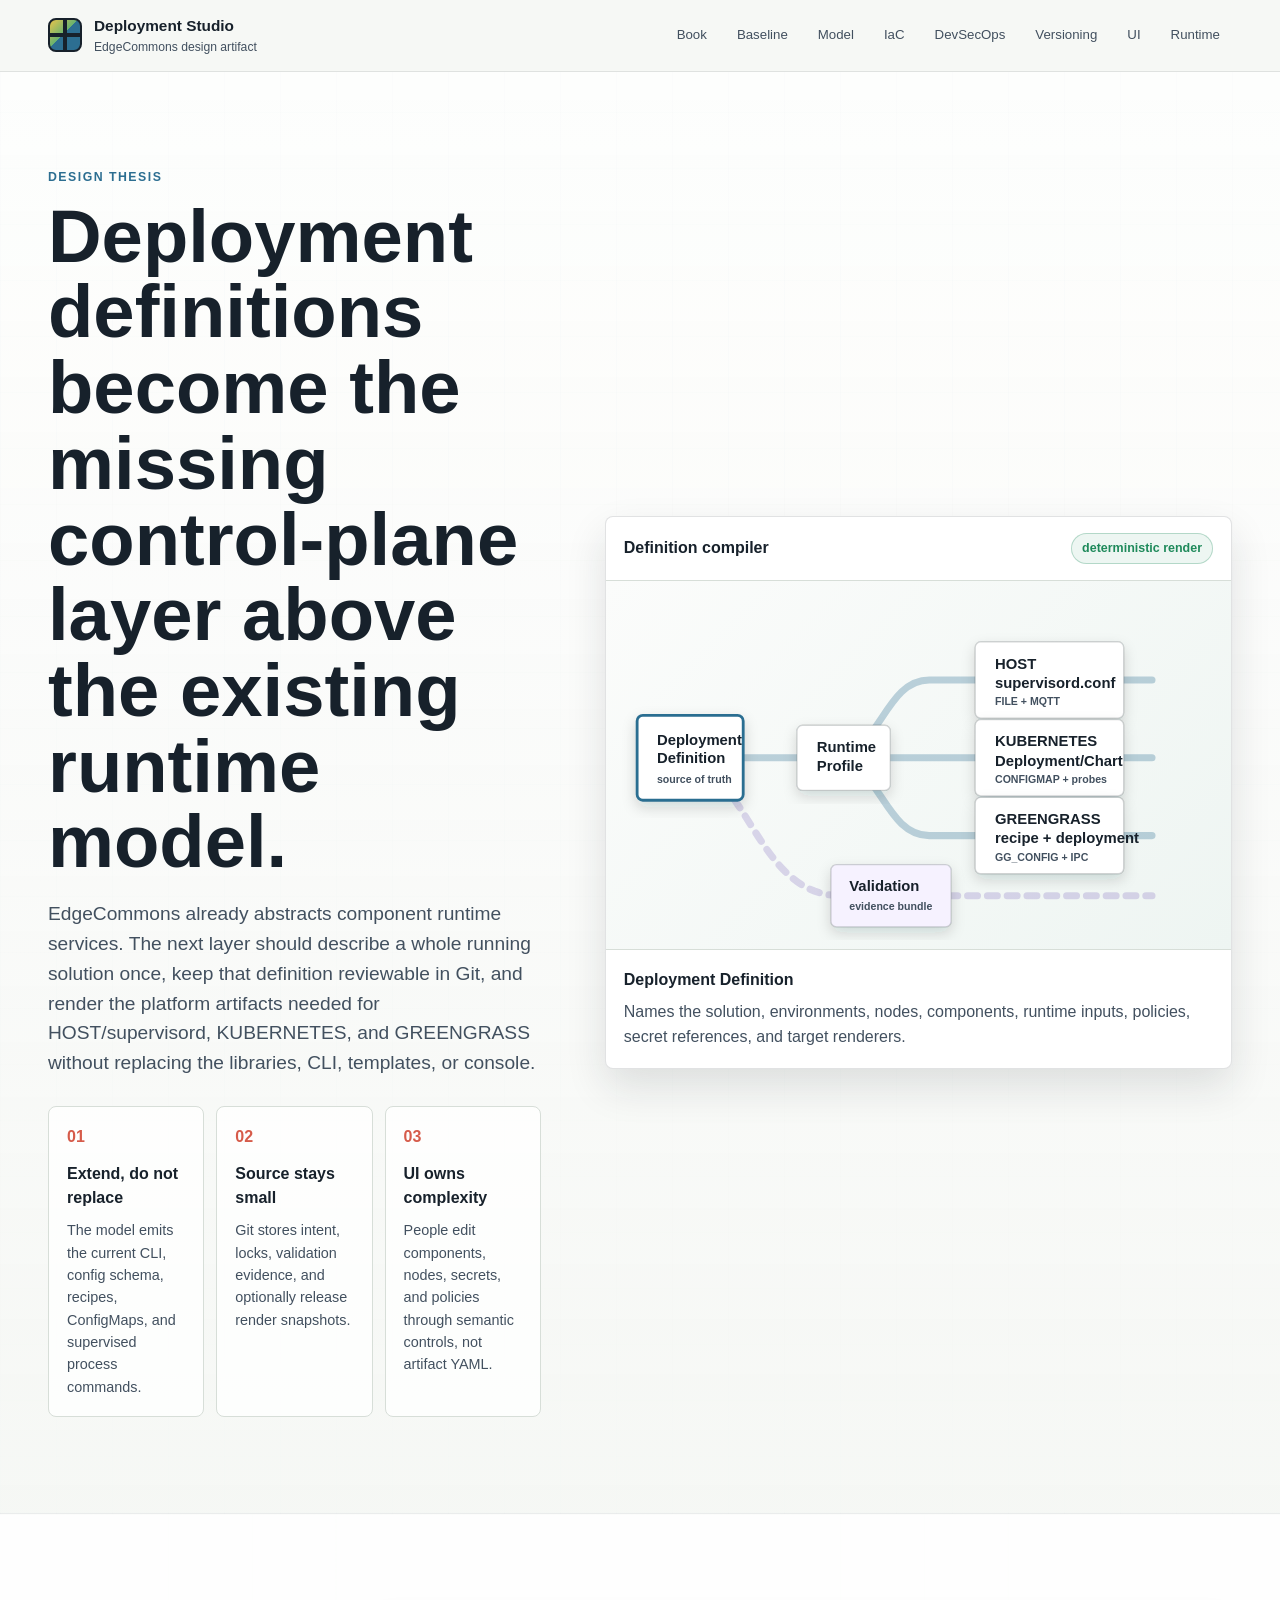
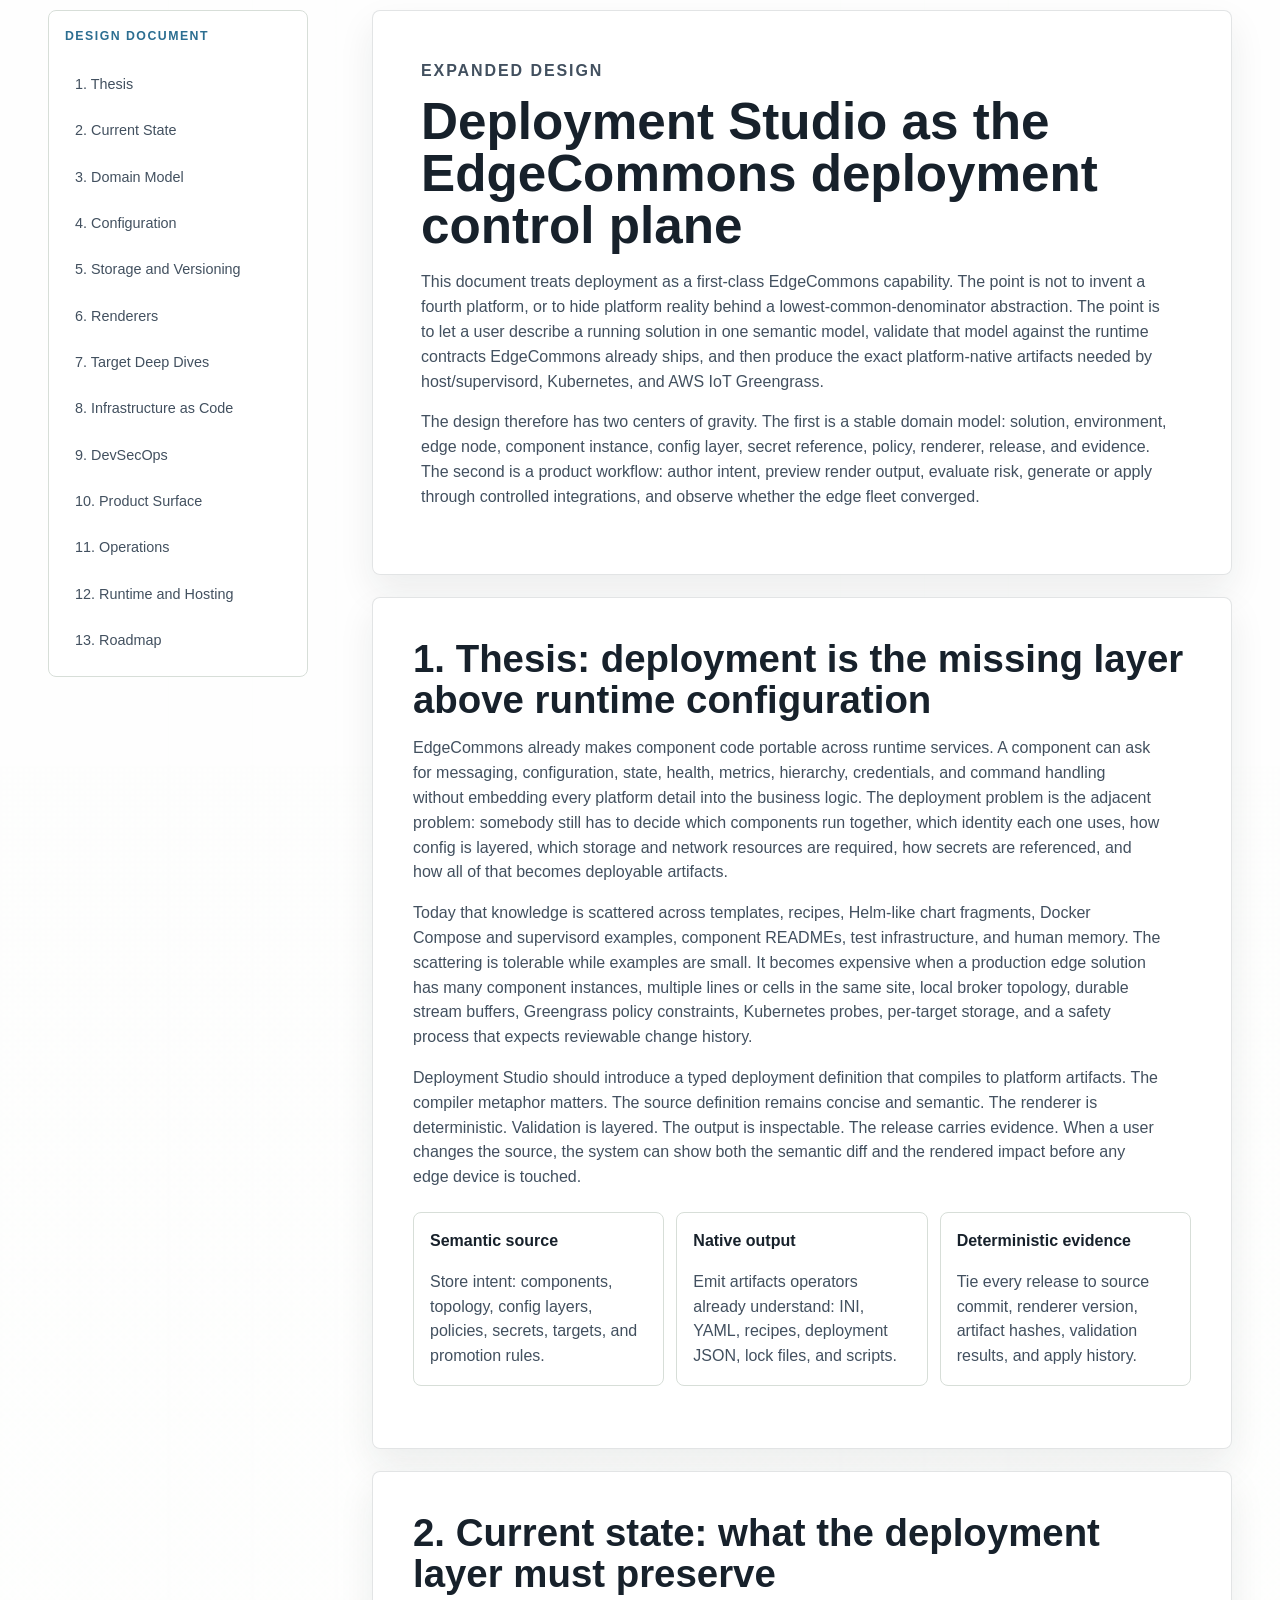
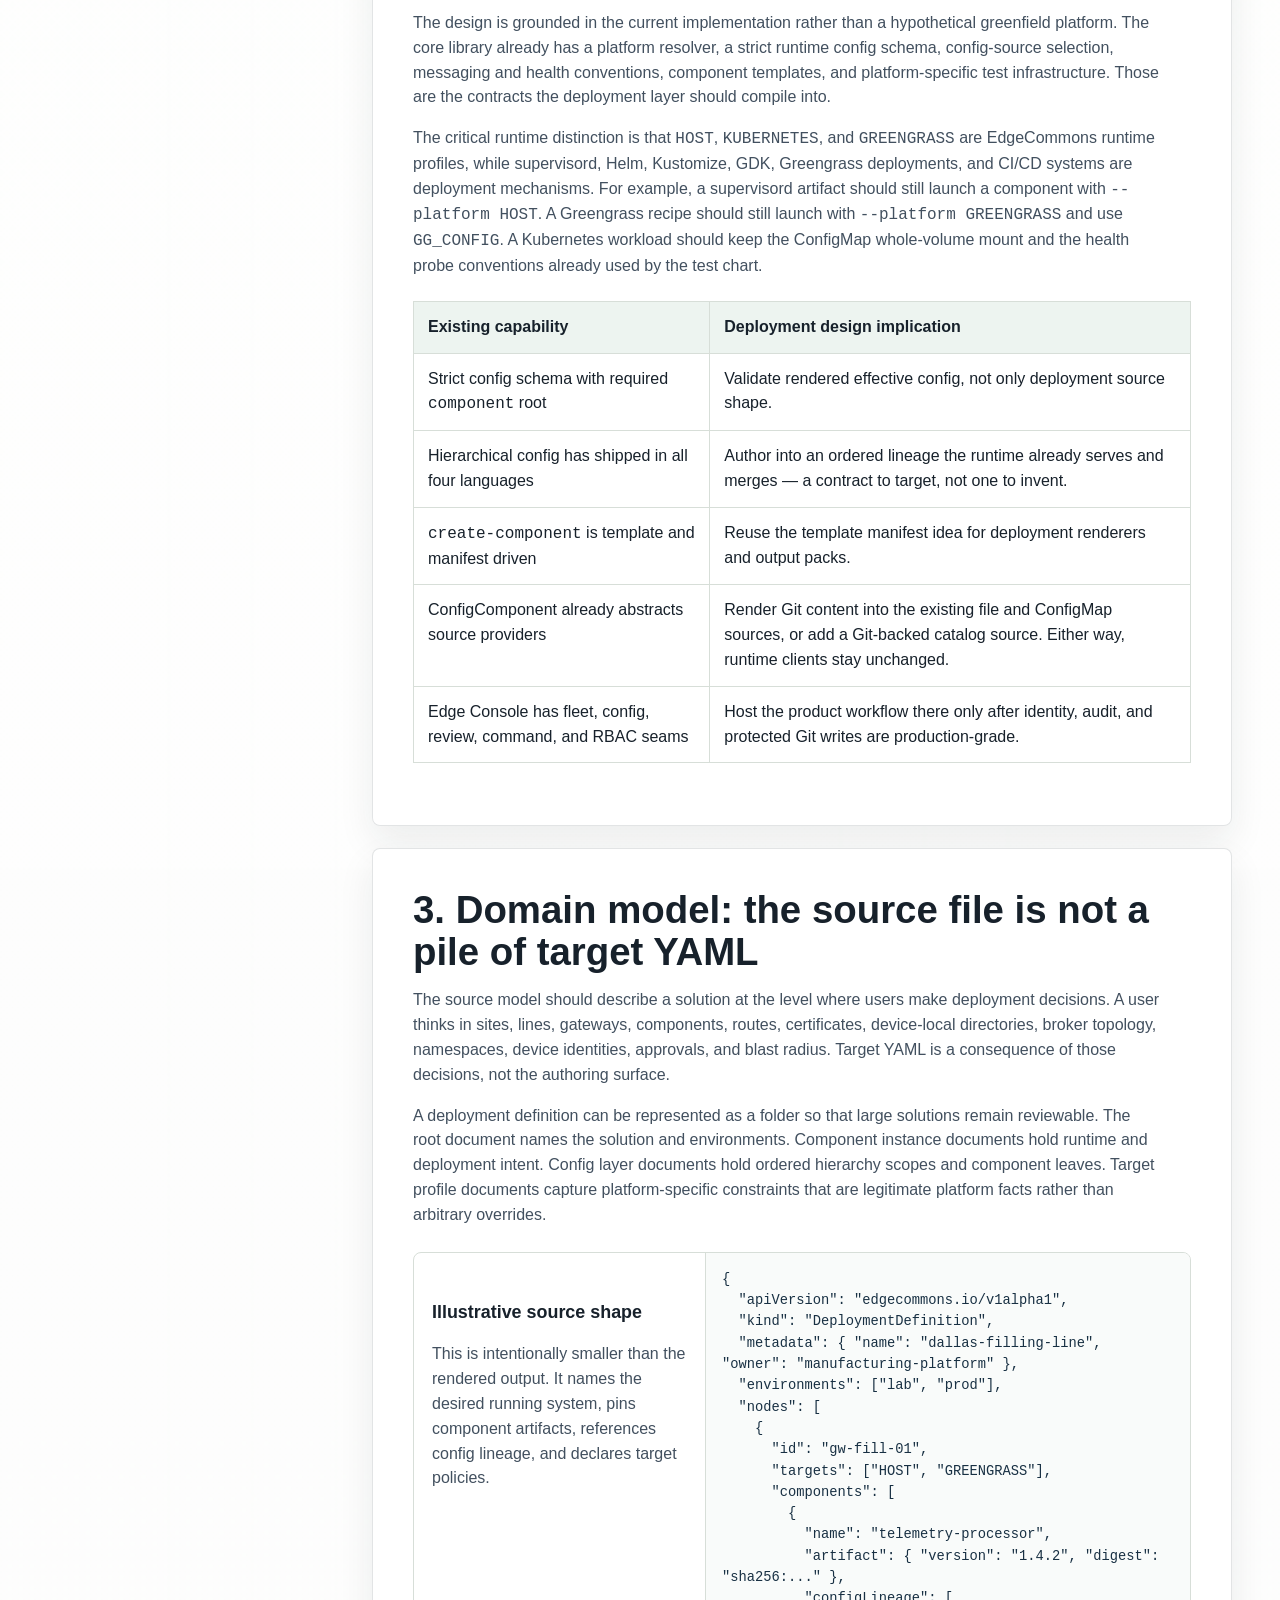
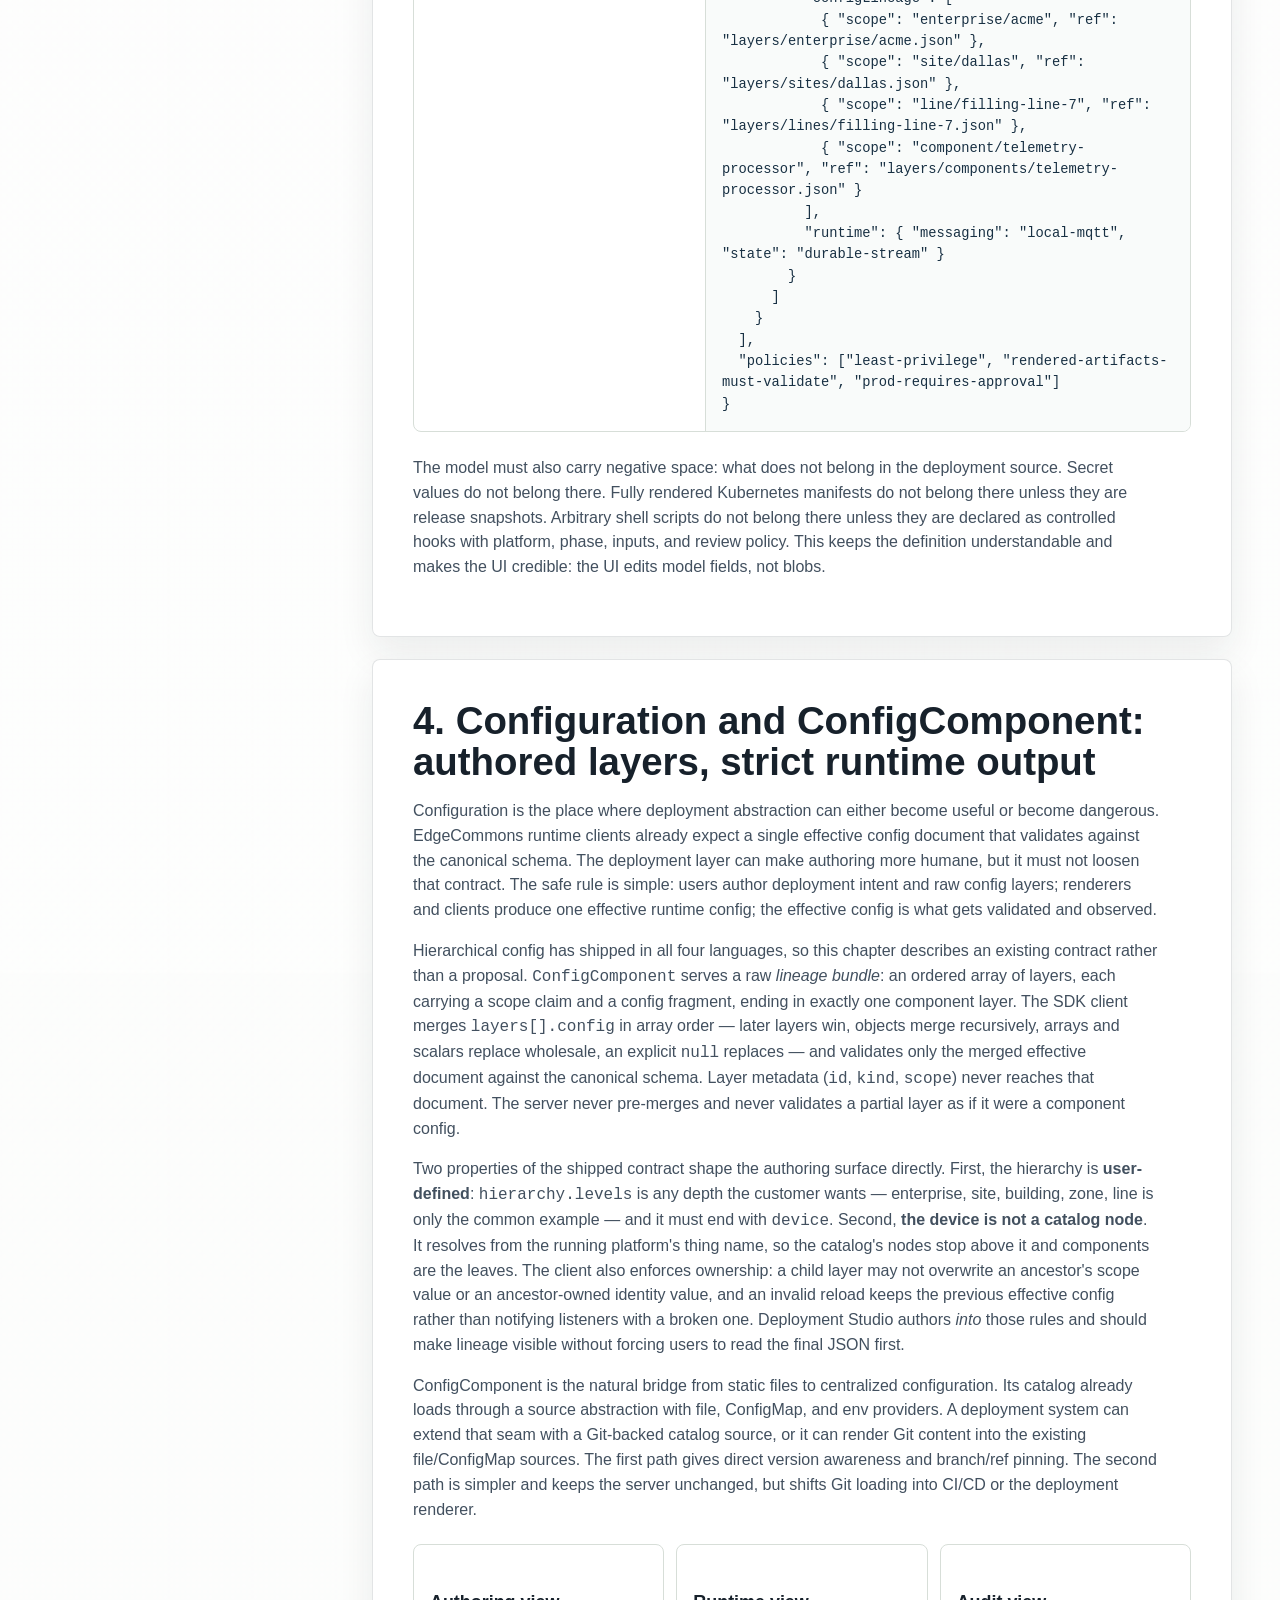
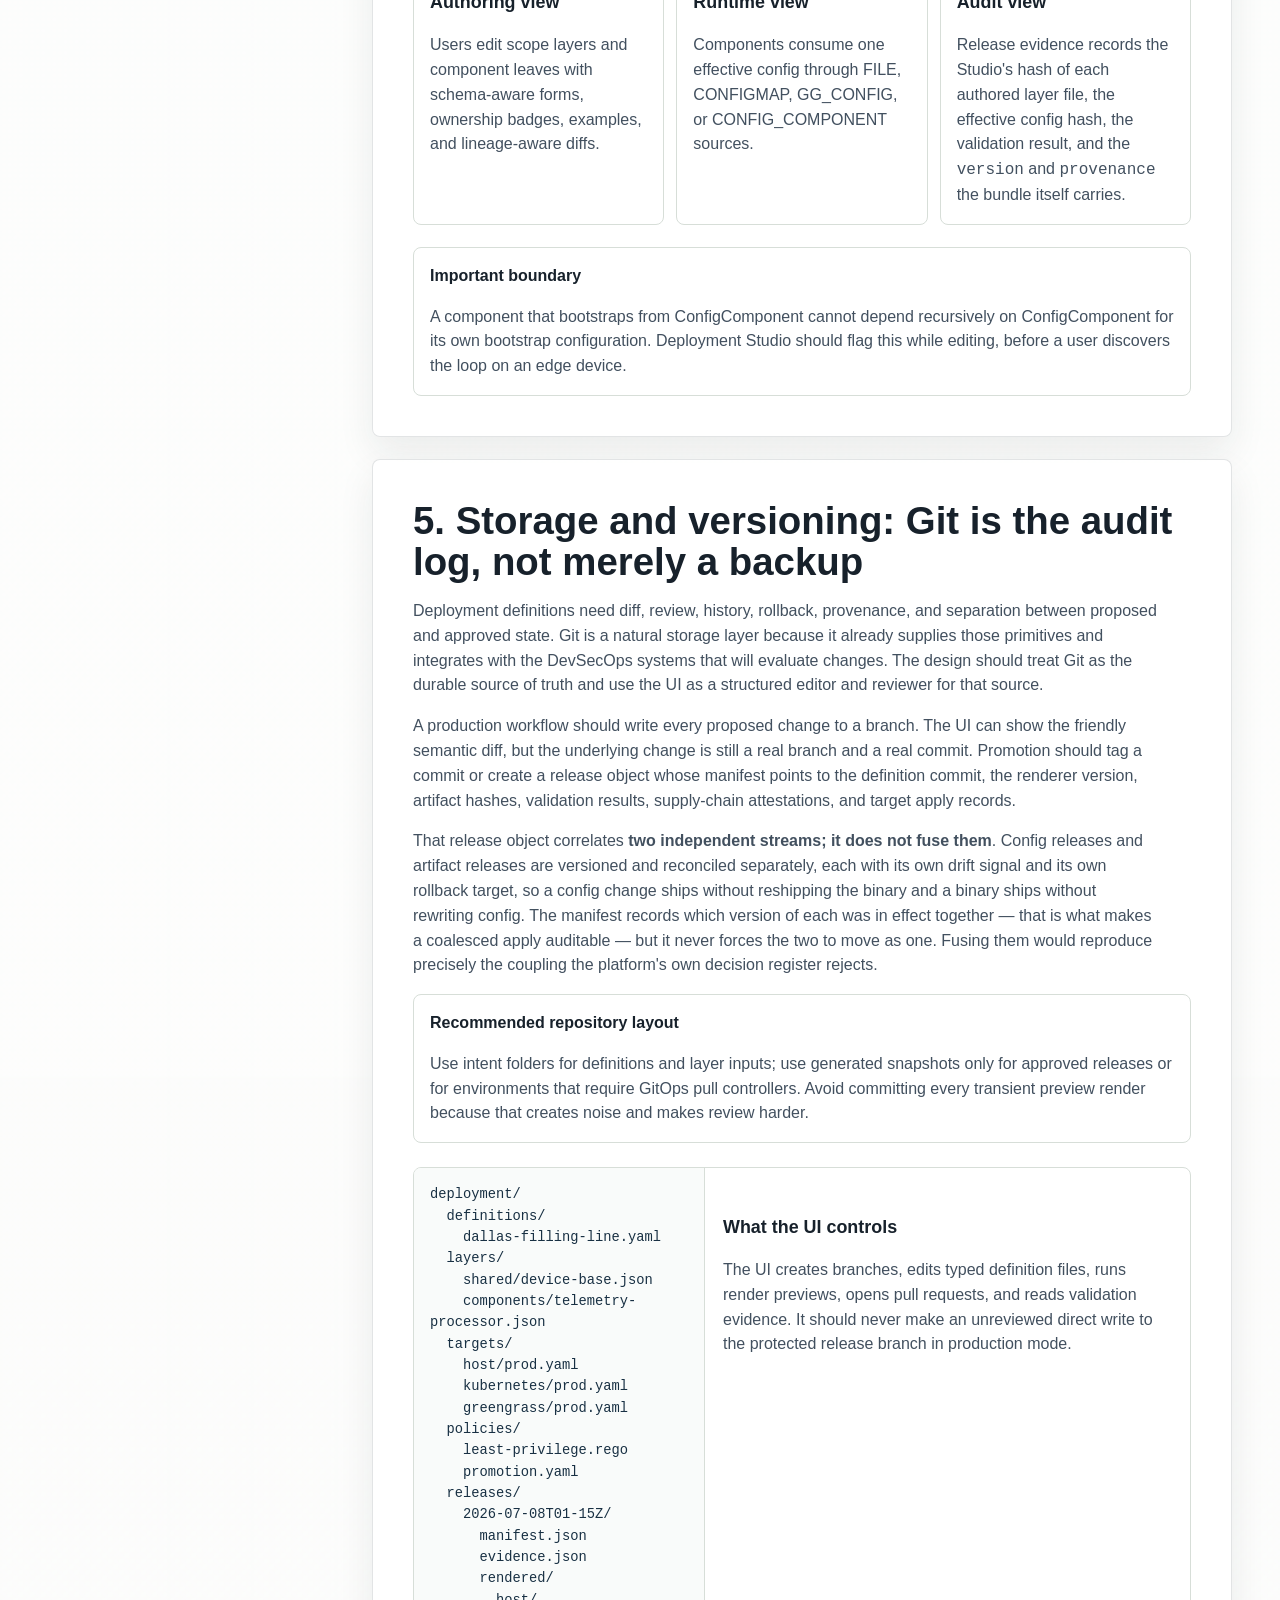
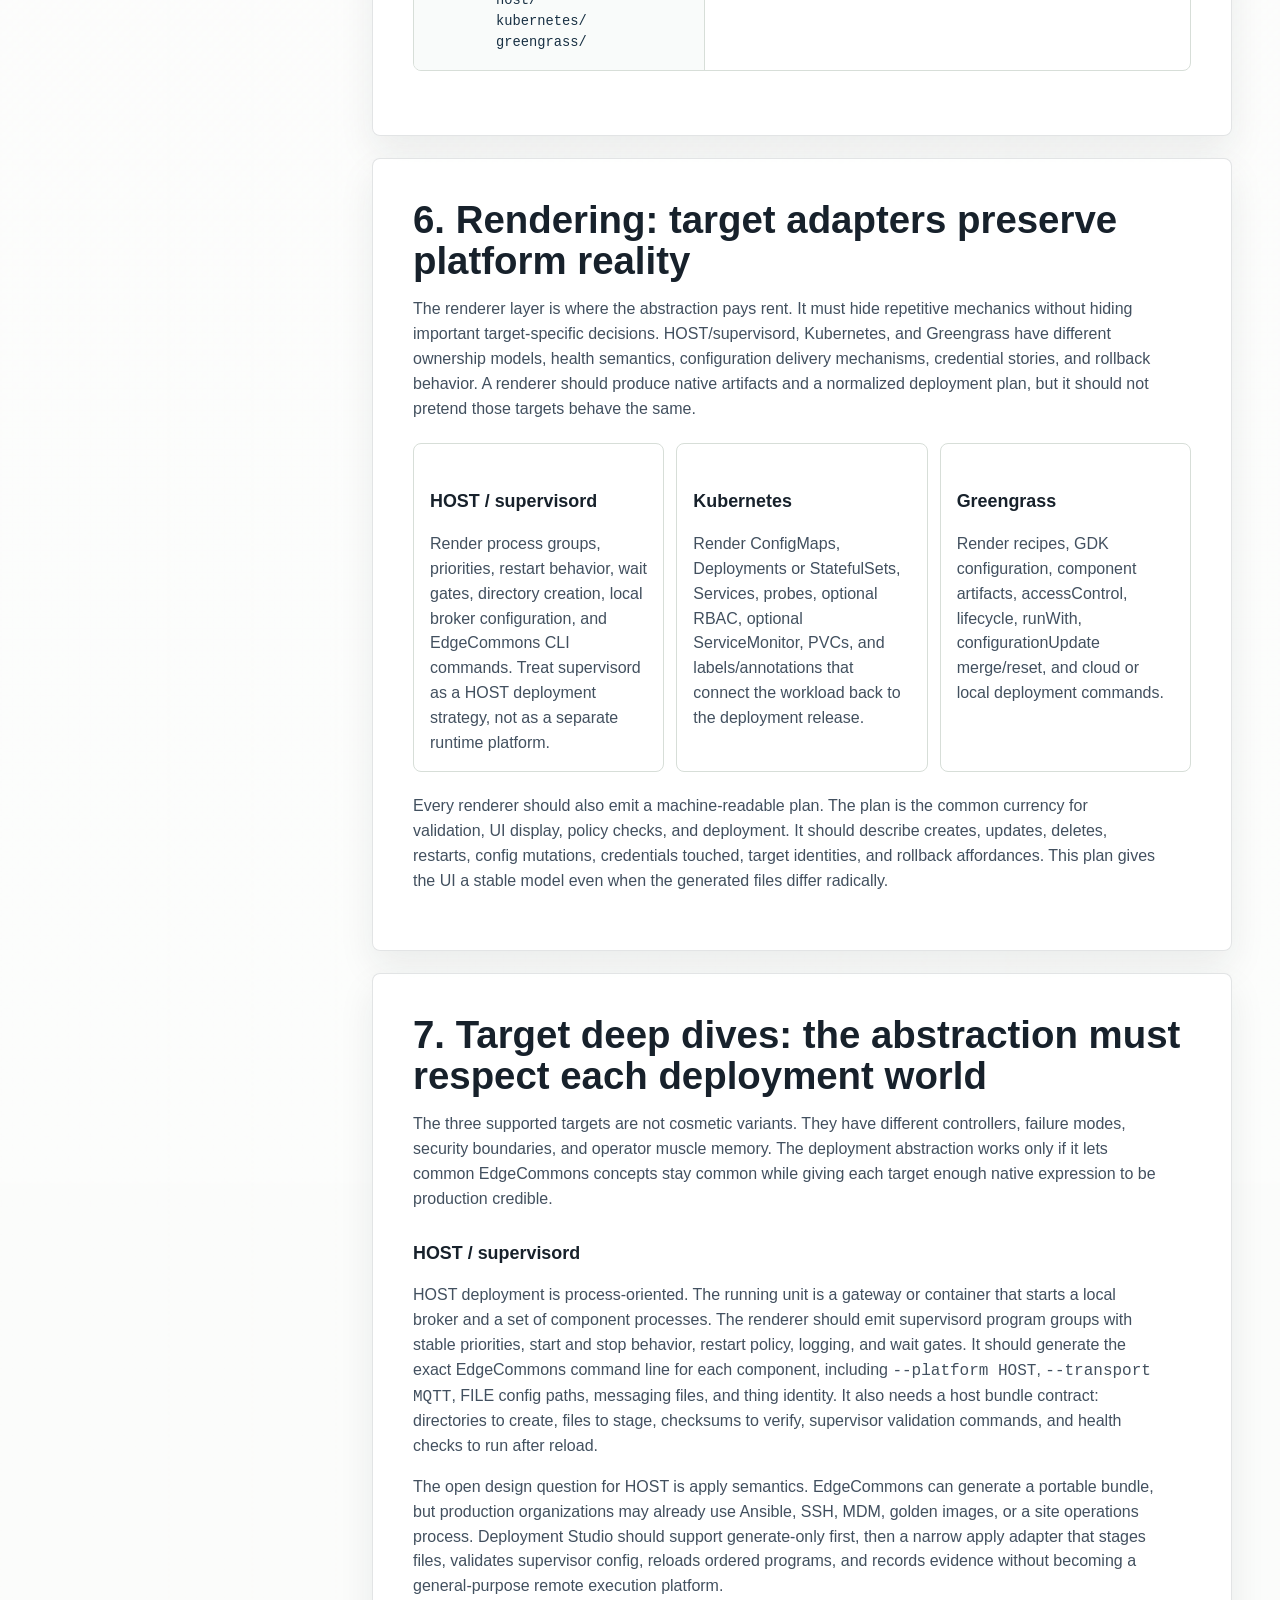
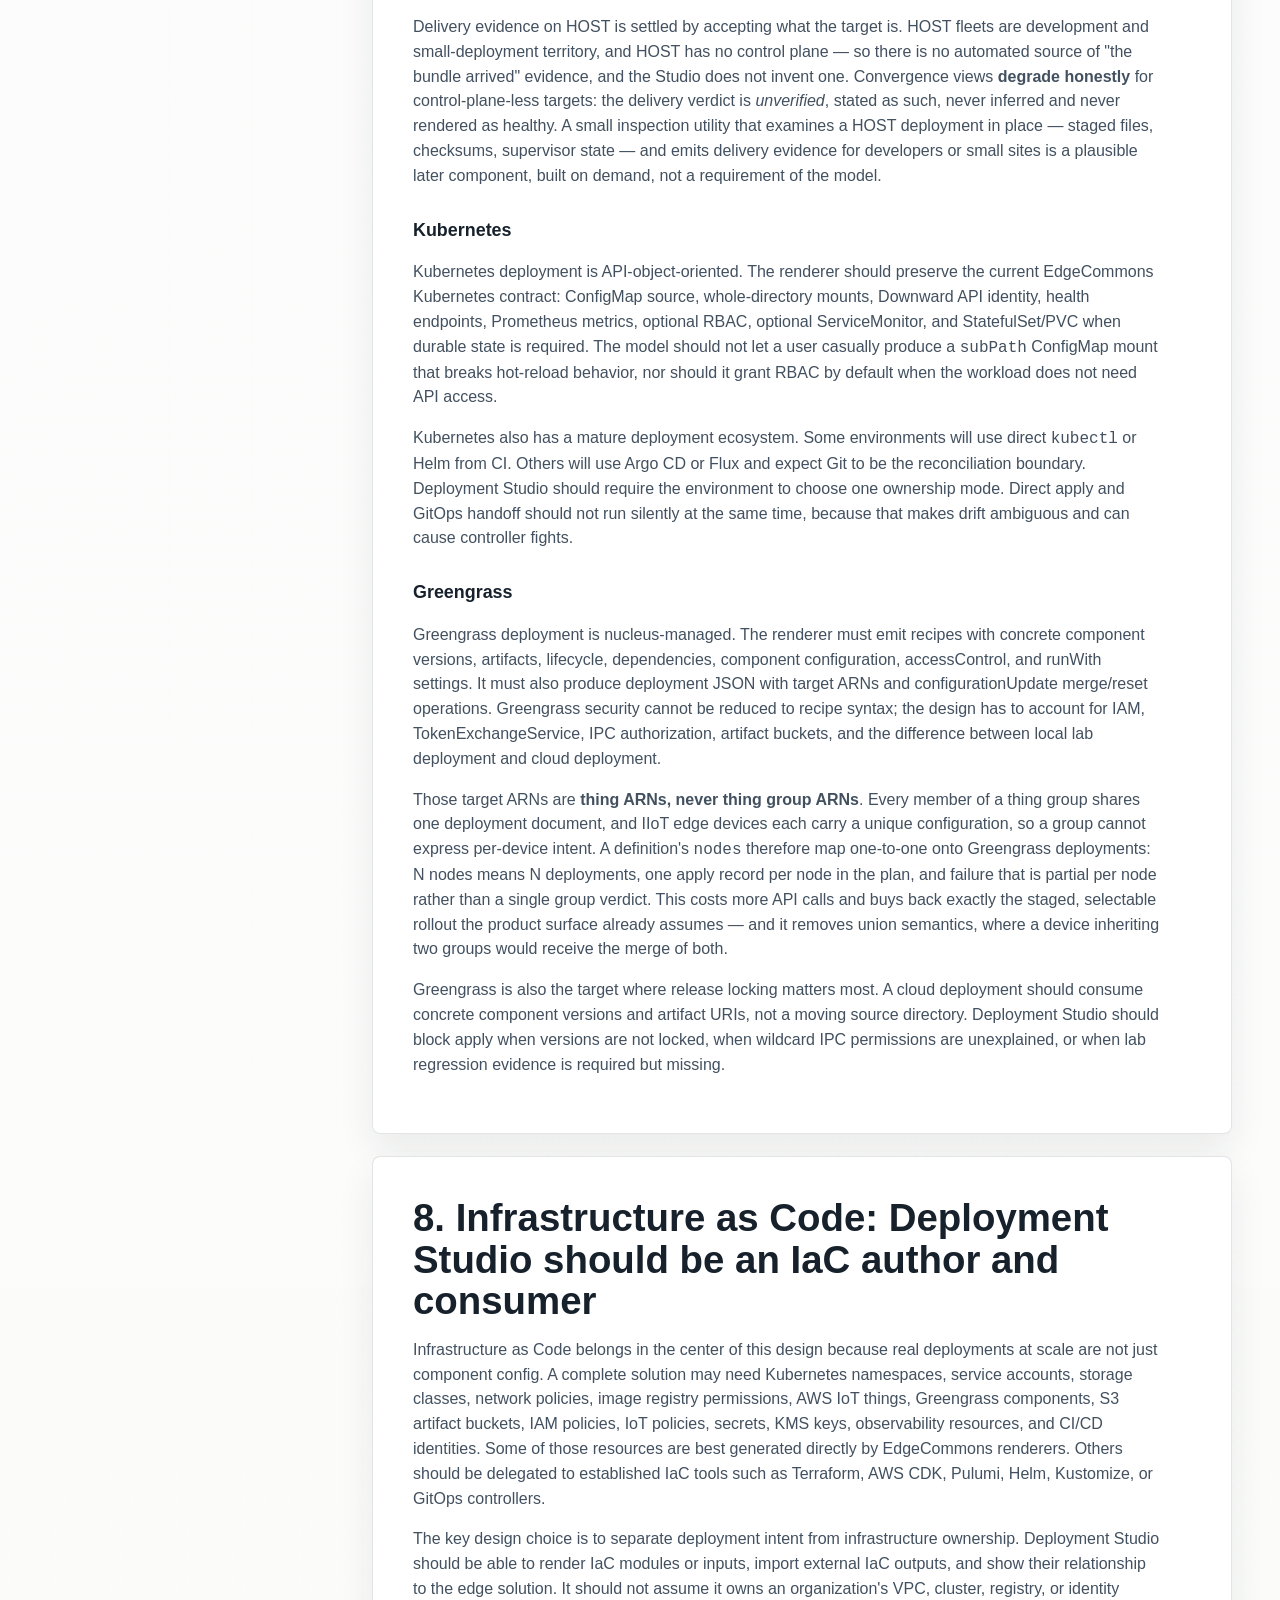
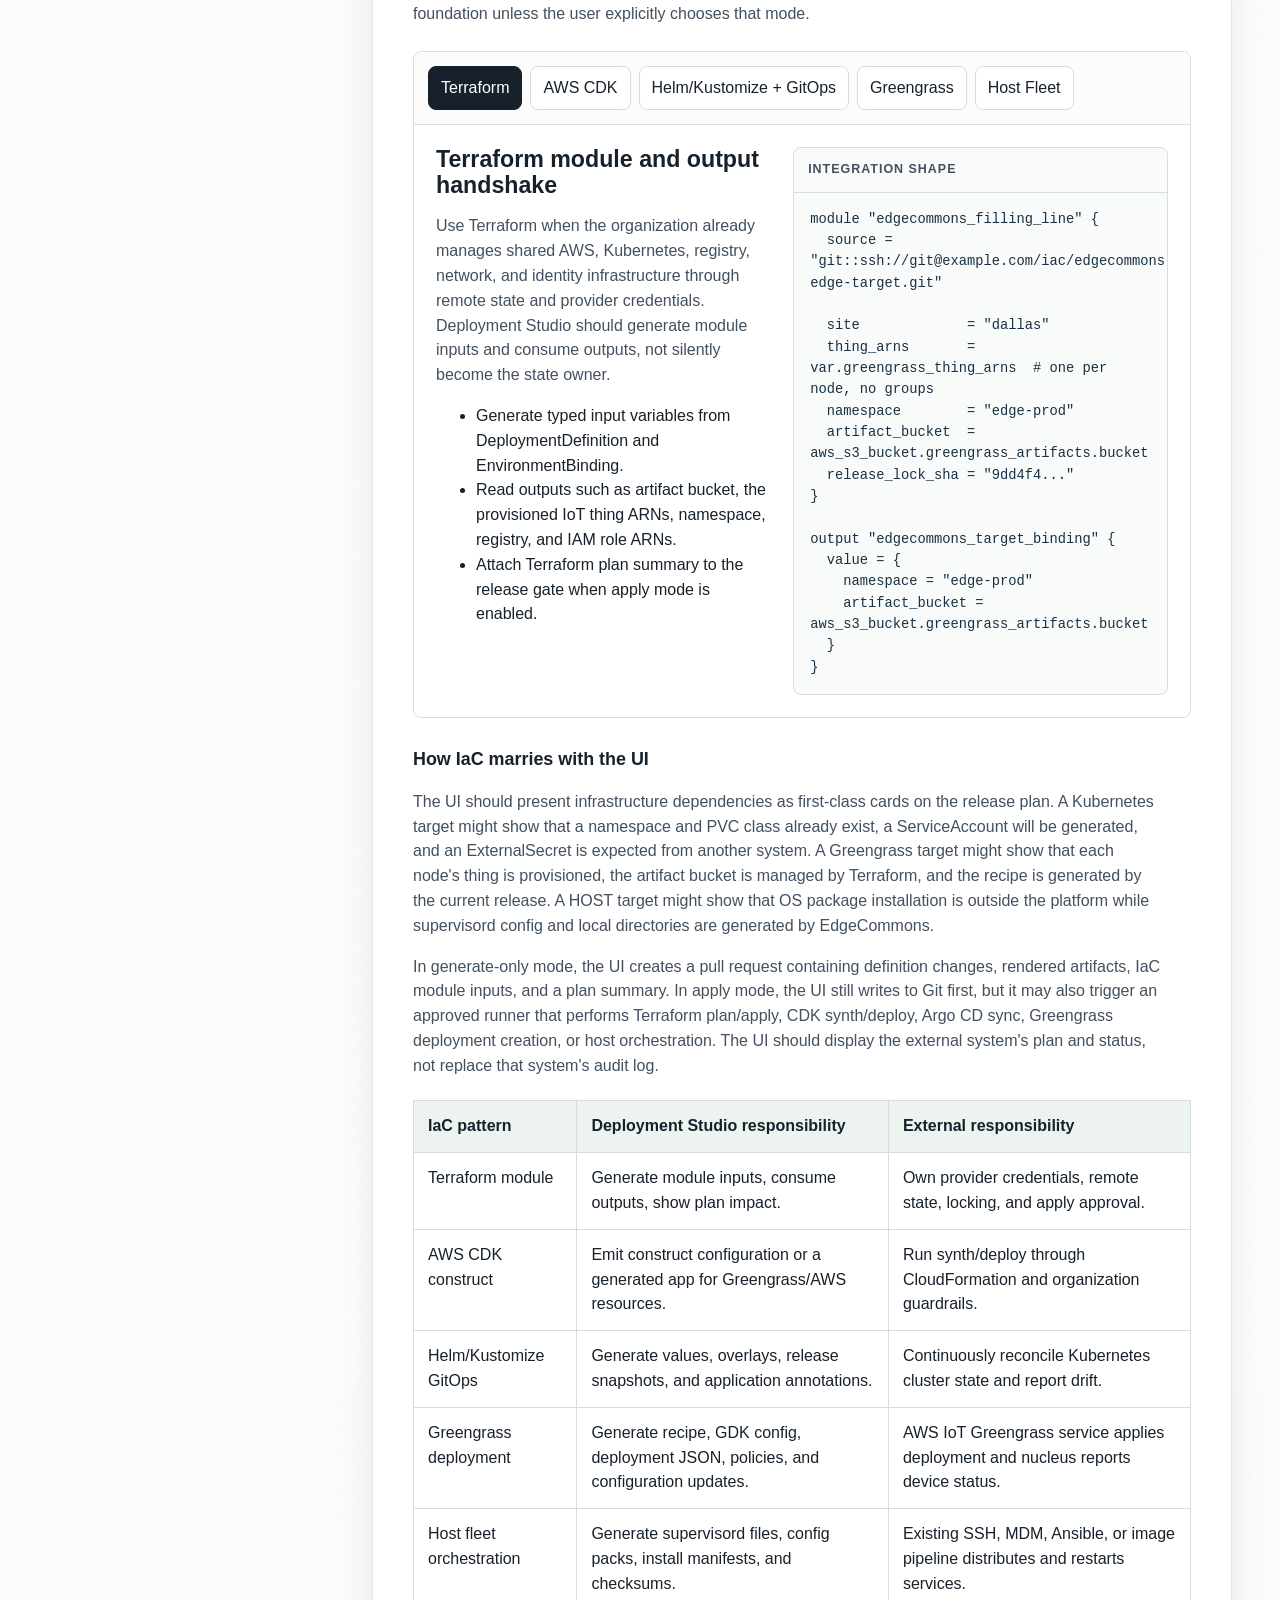
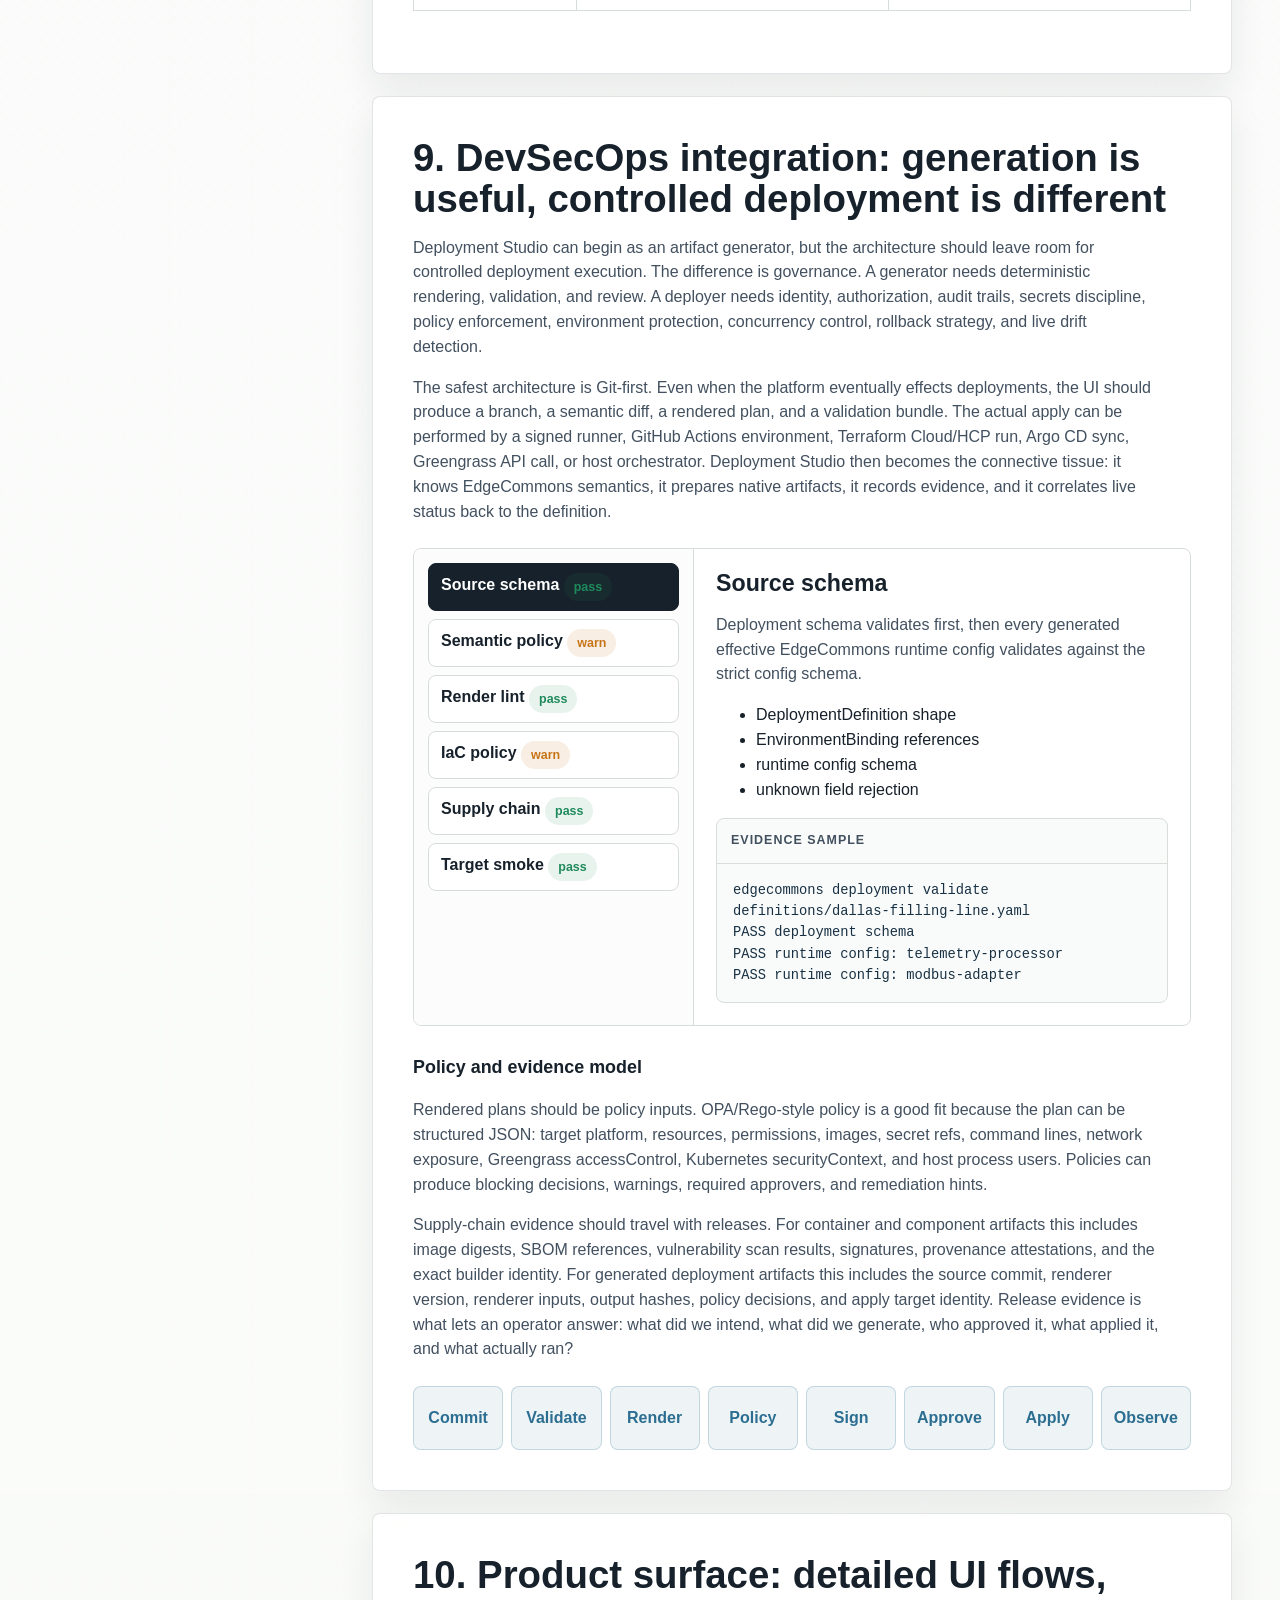
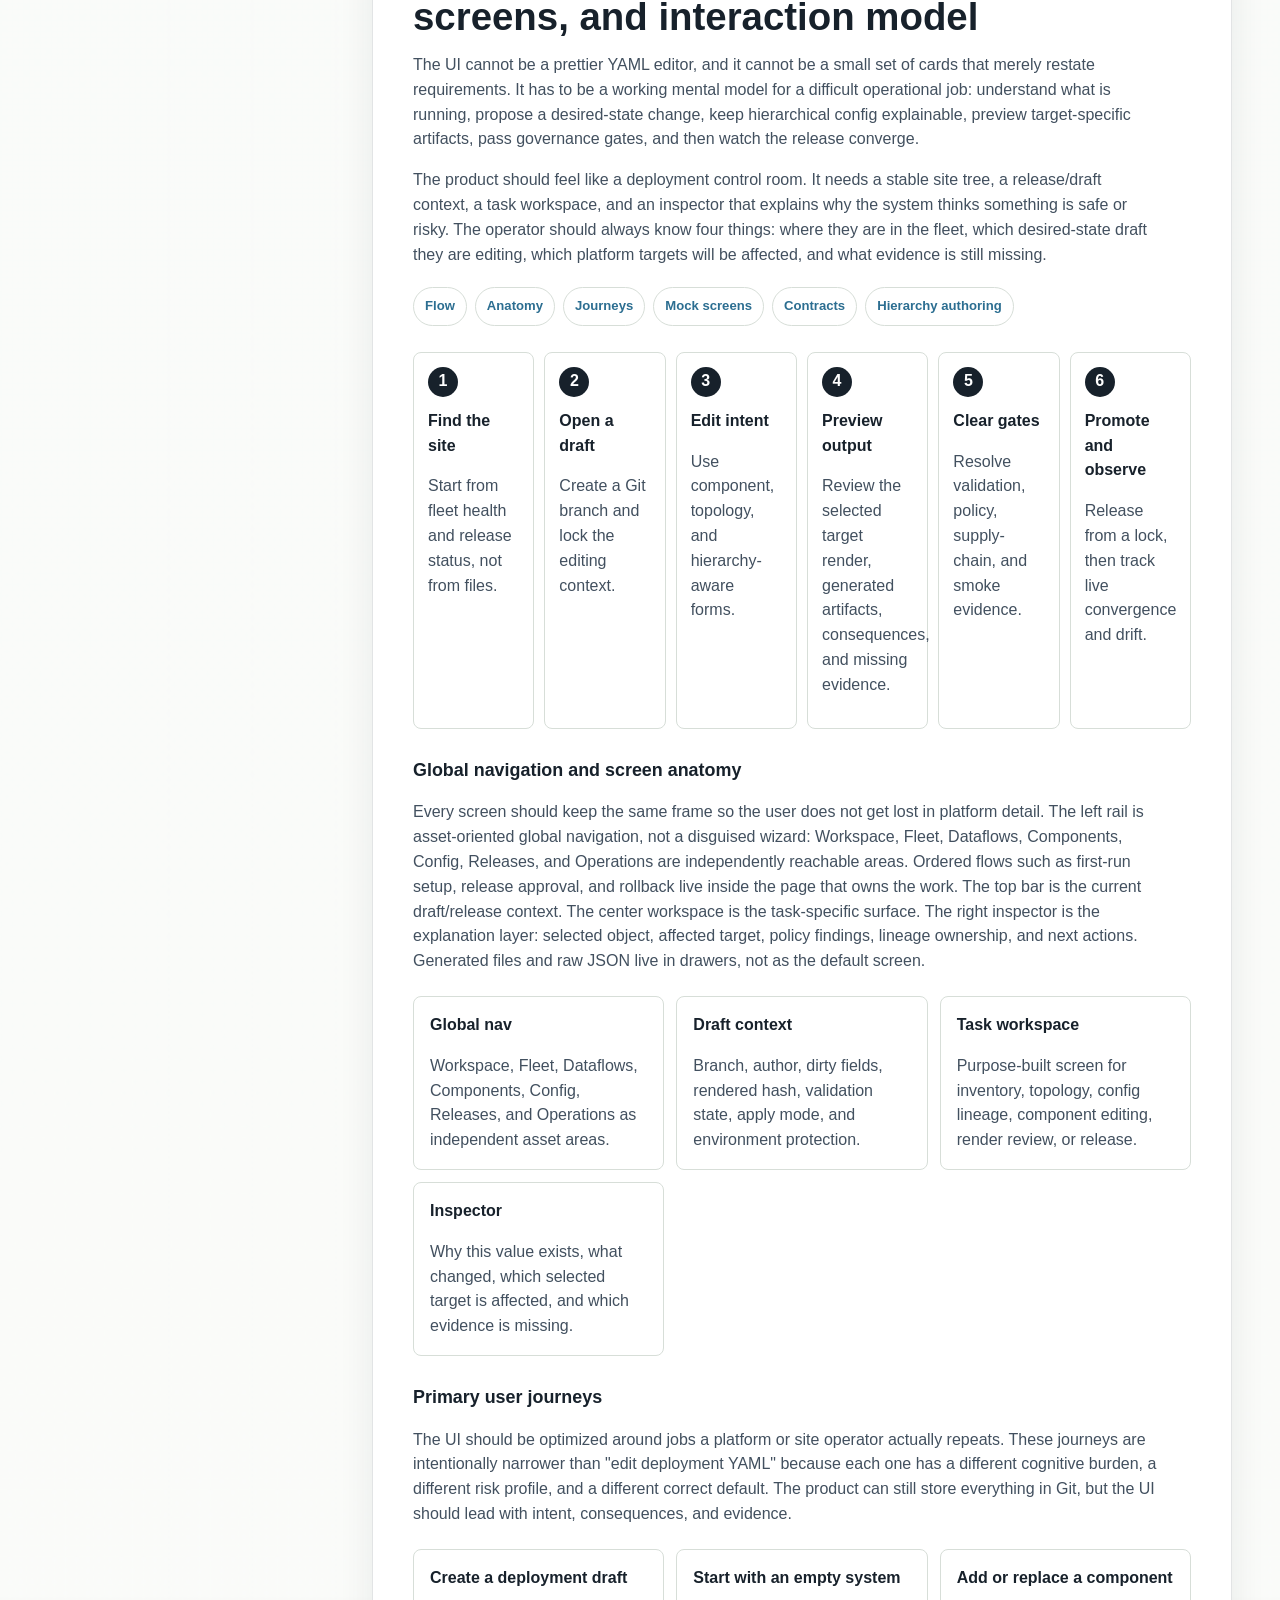
==== design/index.html @ b93021f2 "Bootstrap the Deployment Studio repo: import design + plan + layout Imports the design deck, mock ap" ====
<!doctype html>
<html lang="en">
  <head>
    <meta charset="utf-8" />
    <meta name="viewport" content="width=device-width, initial-scale=1" />
    <title>EdgeCommons Deployment Studio Design</title>
    <link rel="icon" type="image/svg+xml" href="favicon.svg" />
    <link rel="stylesheet" href="styles.css" />
  </head>
  <body>
    <header class="topbar">
      <a class="brand" href="#studio" aria-label="EdgeCommons Deployment Studio">
        <span class="brand-mark" aria-hidden="true"></span>
        <span>
          <strong>Deployment Studio</strong>
          <small>EdgeCommons design artifact</small>
        </span>
      </a>
      <nav aria-label="Page sections">
        <a href="#book">Book</a>
        <a href="#baseline">Baseline</a>
        <a href="#model">Model</a>
        <a href="#iac">IaC</a>
        <a href="#devsecops">DevSecOps</a>
        <a href="#storage">Versioning</a>
        <a href="#ui">UI</a>
        <a href="#runtime">Runtime</a>
      </nav>
    </header>

    <main>
      <section id="studio" class="band studio-band">
        <div class="content studio-layout">
          <div class="studio-copy">
            <p class="eyebrow">Design thesis</p>
            <h1>Deployment definitions become the missing control-plane layer above the existing runtime model.</h1>
            <p class="lead">
              EdgeCommons already abstracts component runtime services. The next layer should describe a whole running
              solution once, keep that definition reviewable in Git, and render the platform artifacts needed for
              HOST/supervisord, KUBERNETES, and GREENGRASS without replacing the libraries, CLI, templates, or console.
            </p>
            <div class="thesis-grid" aria-label="Design priorities">
              <div>
                <span>01</span>
                <b>Extend, do not replace</b>
                <p>The model emits the current CLI, config schema, recipes, ConfigMaps, and supervised process commands.</p>
              </div>
              <div>
                <span>02</span>
                <b>Source stays small</b>
                <p>Git stores intent, locks, validation evidence, and optionally release render snapshots.</p>
              </div>
              <div>
                <span>03</span>
                <b>UI owns complexity</b>
                <p>People edit components, nodes, secrets, and policies through semantic controls, not artifact YAML.</p>
              </div>
            </div>
          </div>

          <div class="rail-panel" aria-label="Interactive deployment compiler map">
            <div class="rail-header">
              <span>Definition compiler</span>
              <div class="status-pill">deterministic render</div>
            </div>
            <svg class="rail-map" viewBox="0 0 880 520" role="img" aria-labelledby="railTitle railDesc">
              <title id="railTitle">Deployment definition compiler</title>
              <desc id="railDesc">
                A source definition is resolved through runtime profiles, validation, and renderers into
                supervisord, Kubernetes, and Greengrass artifacts.
              </desc>
              <defs>
                <filter id="softShadow" x="-20%" y="-20%" width="140%" height="140%">
                  <feDropShadow dx="0" dy="8" stdDeviation="10" flood-color="#17212b" flood-opacity="0.16" />
                </filter>
              </defs>
              <path class="rail rail-main" d="M90 250 H315 C385 250 390 140 455 140 H770" />
              <path class="rail rail-main" d="M315 250 C385 250 390 250 455 250 H770" />
              <path class="rail rail-main" d="M315 250 C385 250 390 360 455 360 H770" />
              <path class="rail rail-muted" d="M90 250 C200 250 205 445 330 445 H770" />
              <g class="station source-station active-station" tabindex="0" data-station="source">
                <rect x="42" y="190" width="150" height="120" rx="8" />
                <text x="70" y="232">Deployment</text>
                <text x="70" y="258">Definition</text>
                <text x="70" y="285" class="station-small">source of truth</text>
              </g>
              <g class="station" tabindex="0" data-station="profile">
                <rect x="268" y="204" width="132" height="92" rx="8" />
                <text x="296" y="242">Runtime</text>
                <text x="296" y="268">Profile</text>
              </g>
              <g class="station" tabindex="0" data-station="host">
                <rect x="520" y="86" width="210" height="108" rx="8" />
                <text x="548" y="124">HOST</text>
                <text x="548" y="151">supervisord.conf</text>
                <text x="548" y="176" class="station-small">FILE + MQTT</text>
              </g>
              <g class="station" tabindex="0" data-station="kubernetes">
                <rect x="520" y="196" width="210" height="108" rx="8" />
                <text x="548" y="234">KUBERNETES</text>
                <text x="548" y="261">Deployment/Chart</text>
                <text x="548" y="286" class="station-small">CONFIGMAP + probes</text>
              </g>
              <g class="station" tabindex="0" data-station="greengrass">
                <rect x="520" y="306" width="210" height="108" rx="8" />
                <text x="548" y="344">GREENGRASS</text>
                <text x="548" y="371">recipe + deployment</text>
                <text x="548" y="396" class="station-small">GG_CONFIG + IPC</text>
              </g>
              <g class="station validation-station" tabindex="0" data-station="evidence">
                <rect x="316" y="401" width="170" height="88" rx="8" />
                <text x="342" y="438">Validation</text>
                <text x="342" y="465" class="station-small">evidence bundle</text>
              </g>
            </svg>
            <div class="station-readout" id="stationReadout">
              <b>Deployment Definition</b>
              <p>Names the solution, environments, nodes, components, runtime inputs, policies, secret references, and target renderers.</p>
            </div>
          </div>
        </div>
      </section>

      <section id="book" class="band book-band">
        <div class="content book-layout">
          <aside class="book-nav" aria-label="Design document chapters">
            <p class="eyebrow">Design document</p>
            <a href="#chapter-thesis">1. Thesis</a>
            <a href="#chapter-current-state">2. Current State</a>
            <a href="#chapter-model">3. Domain Model</a>
            <a href="#chapter-config">4. Configuration</a>
            <a href="#chapter-storage">5. Storage and Versioning</a>
            <a href="#chapter-rendering">6. Renderers</a>
            <a href="#chapter-targets">7. Target Deep Dives</a>
            <a href="#iac">8. Infrastructure as Code</a>
            <a href="#devsecops">9. DevSecOps</a>
            <a href="#chapter-ui-depth">10. Product Surface</a>
            <a href="#chapter-operations">11. Operations</a>
            <a href="#chapter-runtime">12. Runtime and Hosting</a>
            <a href="#chapter-roadmap">13. Roadmap</a>
          </aside>

          <article class="book-content">
            <header class="book-intro">
              <p class="eyebrow">Expanded design</p>
              <h2>Deployment Studio as the EdgeCommons deployment control plane</h2>
              <p>
                This document treats deployment as a first-class EdgeCommons capability. The point is not to invent a
                fourth platform, or to hide platform reality behind a lowest-common-denominator abstraction. The point is
                to let a user describe a running solution in one semantic model, validate that model against the runtime
                contracts EdgeCommons already ships, and then produce the exact platform-native artifacts needed by
                host/supervisord, Kubernetes, and AWS IoT Greengrass.
              </p>
              <p>
                The design therefore has two centers of gravity. The first is a stable domain model: solution,
                environment, edge node, component instance, config layer, secret reference, policy, renderer, release,
                and evidence. The second is a product workflow: author intent, preview render output, evaluate risk,
                generate or apply through controlled integrations, and observe whether the edge fleet converged.
              </p>
            </header>

            <section id="chapter-thesis" class="chapter">
              <h3>1. Thesis: deployment is the missing layer above runtime configuration</h3>
              <p>
                EdgeCommons already makes component code portable across runtime services. A component can ask for
                messaging, configuration, state, health, metrics, hierarchy, credentials, and command handling without
                embedding every platform detail into the business logic. The deployment problem is the adjacent problem:
                somebody still has to decide which components run together, which identity each one uses, how config is
                layered, which storage and network resources are required, how secrets are referenced, and how all of
                that becomes deployable artifacts.
              </p>
              <p>
                Today that knowledge is scattered across templates, recipes, Helm-like chart fragments, Docker Compose
                and supervisord examples, component READMEs, test infrastructure, and human memory. The scattering is
                tolerable while examples are small. It becomes expensive when a production edge solution has many
                component instances, multiple lines or cells in the same site, local broker topology, durable stream
                buffers, Greengrass policy constraints, Kubernetes probes, per-target storage, and a safety process that
                expects reviewable change history.
              </p>
              <p>
                Deployment Studio should introduce a typed deployment definition that compiles to platform artifacts.
                The compiler metaphor matters. The source definition remains concise and semantic. The renderer is
                deterministic. Validation is layered. The output is inspectable. The release carries evidence. When a
                user changes the source, the system can show both the semantic diff and the rendered impact before any
                edge device is touched.
              </p>
              <div class="principle-grid" aria-label="Design principles">
                <div>
                  <b>Semantic source</b>
                  <p>Store intent: components, topology, config layers, policies, secrets, targets, and promotion rules.</p>
                </div>
                <div>
                  <b>Native output</b>
                  <p>Emit artifacts operators already understand: INI, YAML, recipes, deployment JSON, lock files, and scripts.</p>
                </div>
                <div>
                  <b>Deterministic evidence</b>
                  <p>Tie every release to source commit, renderer version, artifact hashes, validation results, and apply history.</p>
                </div>
              </div>
            </section>

            <section id="chapter-current-state" class="chapter">
              <h3>2. Current state: what the deployment layer must preserve</h3>
              <p>
                The design is grounded in the current implementation rather than a hypothetical greenfield platform. The
                core library already has a platform resolver, a strict runtime config schema, config-source selection,
                messaging and health conventions, component templates, and platform-specific test infrastructure. Those
                are the contracts the deployment layer should compile into.
              </p>
              <p>
                The critical runtime distinction is that <code>HOST</code>, <code>KUBERNETES</code>, and
                <code>GREENGRASS</code> are EdgeCommons runtime profiles, while supervisord, Helm, Kustomize, GDK,
                Greengrass deployments, and CI/CD systems are deployment mechanisms. For example, a supervisord
                artifact should still launch a component with <code>--platform HOST</code>. A Greengrass recipe should
                still launch with <code>--platform GREENGRASS</code> and use <code>GG_CONFIG</code>. A Kubernetes
                workload should keep the ConfigMap whole-volume mount and the health probe conventions already used by
                the test chart.
              </p>
              <table class="book-table">
                <thead>
                  <tr>
                    <th>Existing capability</th>
                    <th>Deployment design implication</th>
                  </tr>
                </thead>
                <tbody>
                  <tr>
                    <td>Strict config schema with required <code>component</code> root</td>
                    <td>Validate rendered effective config, not only deployment source shape.</td>
                  </tr>
                  <tr>
                    <td>Hierarchical config has shipped in all four languages</td>
                    <td>Author into an ordered lineage the runtime already serves and merges &mdash; a contract to target, not one to invent.</td>
                  </tr>
                  <tr>
                    <td><code>create-component</code> is template and manifest driven</td>
                    <td>Reuse the template manifest idea for deployment renderers and output packs.</td>
                  </tr>
                  <tr>
                    <td>ConfigComponent already abstracts source providers</td>
                    <td>Render Git content into the existing file and ConfigMap sources, or add a Git-backed catalog source. Either way, runtime clients stay unchanged.</td>
                  </tr>
                  <tr>
                    <td>Edge Console has fleet, config, review, command, and RBAC seams</td>
                    <td>Host the product workflow there only after identity, audit, and protected Git writes are production-grade.</td>
                  </tr>
                </tbody>
              </table>
            </section>

            <section id="chapter-model" class="chapter">
              <h3>3. Domain model: the source file is not a pile of target YAML</h3>
              <p>
                The source model should describe a solution at the level where users make deployment decisions. A user
                thinks in sites, lines, gateways, components, routes, certificates, device-local directories, broker
                topology, namespaces, device identities, approvals, and blast radius. Target YAML is a consequence of those
                decisions, not the authoring surface.
              </p>
              <p>
                A deployment definition can be represented as a folder so that large solutions remain reviewable. The
                root document names the solution and environments. Component instance documents hold runtime and
                deployment intent. Config layer documents hold ordered hierarchy scopes and component leaves. Target
                profile documents capture platform-specific constraints that are legitimate platform facts rather than
                arbitrary overrides.
              </p>
              <div class="schema-example">
                <div>
                  <h4>Illustrative source shape</h4>
                  <p>
                    This is intentionally smaller than the rendered output. It names the desired running system, pins
                    component artifacts, references config lineage, and declares target policies.
                  </p>
                </div>
                <pre>{
  "apiVersion": "edgecommons.io/v1alpha1",
  "kind": "DeploymentDefinition",
  "metadata": { "name": "dallas-filling-line", "owner": "manufacturing-platform" },
  "environments": ["lab", "prod"],
  "nodes": [
    {
      "id": "gw-fill-01",
      "targets": ["HOST", "GREENGRASS"],
      "components": [
        {
          "name": "telemetry-processor",
          "artifact": { "version": "1.4.2", "digest": "sha256:..." },
          "configLineage": [
            { "scope": "enterprise/acme", "ref": "layers/enterprise/acme.json" },
            { "scope": "site/dallas", "ref": "layers/sites/dallas.json" },
            { "scope": "line/filling-line-7", "ref": "layers/lines/filling-line-7.json" },
            { "scope": "component/telemetry-processor", "ref": "layers/components/telemetry-processor.json" }
          ],
          "runtime": { "messaging": "local-mqtt", "state": "durable-stream" }
        }
      ]
    }
  ],
  "policies": ["least-privilege", "rendered-artifacts-must-validate", "prod-requires-approval"]
}</pre>
              </div>
              <p>
                The model must also carry negative space: what does not belong in the deployment source. Secret values
                do not belong there. Fully rendered Kubernetes manifests do not belong there unless they are release
                snapshots. Arbitrary shell scripts do not belong there unless they are declared as controlled hooks with
                platform, phase, inputs, and review policy. This keeps the definition understandable and makes the UI
                credible: the UI edits model fields, not blobs.
              </p>
            </section>

            <section id="chapter-config" class="chapter">
              <h3>4. Configuration and ConfigComponent: authored layers, strict runtime output</h3>
              <p>
                Configuration is the place where deployment abstraction can either become useful or become dangerous.
                EdgeCommons runtime clients already expect a single effective config document that validates against the
                canonical schema. The deployment layer can make authoring more humane, but it must not loosen that
                contract. The safe rule is simple: users author deployment intent and raw config layers; renderers and
                clients produce one effective runtime config; the effective config is what gets validated and observed.
              </p>
              <p>
                Hierarchical config has shipped in all four languages, so this chapter describes an existing contract
                rather than a proposal. <code>ConfigComponent</code> serves a raw <em>lineage bundle</em>: an ordered
                array of layers, each carrying a scope claim and a config fragment, ending in exactly one component
                layer. The SDK client merges <code>layers[].config</code> in array order &mdash; later layers win,
                objects merge recursively, arrays and scalars replace wholesale, an explicit <code>null</code> replaces
                &mdash; and validates only the merged effective document against the canonical schema. Layer metadata
                (<code>id</code>, <code>kind</code>, <code>scope</code>) never reaches that document. The server never
                pre-merges and never validates a partial layer as if it were a component config.
              </p>
              <p>
                Two properties of the shipped contract shape the authoring surface directly. First, the hierarchy is
                <b>user-defined</b>: <code>hierarchy.levels</code> is any depth the customer wants &mdash; enterprise,
                site, building, zone, line is only the common example &mdash; and it must end with
                <code>device</code>. Second, <b>the device is not a catalog node</b>. It resolves from the running
                platform's thing name, so the catalog's nodes stop above it and components are the leaves. The client
                also enforces ownership: a child layer may not overwrite an ancestor's scope value or an
                ancestor-owned identity value, and an invalid reload keeps the previous effective config rather than
                notifying listeners with a broken one. Deployment Studio authors <em>into</em> those rules and should
                make lineage visible without forcing users to read the final JSON first.
              </p>
              <p>
                ConfigComponent is the natural bridge from static files to centralized configuration. Its catalog already
                loads through a source abstraction with file, ConfigMap, and env providers. A deployment system can extend that seam with a
                Git-backed catalog source, or it can render Git content into the existing file/ConfigMap sources. The
                first path gives direct version awareness and branch/ref pinning. The second path is simpler and keeps
                the server unchanged, but shifts Git loading into CI/CD or the deployment renderer.
              </p>
              <div class="config-deep-grid">
                <div>
                  <h4>Authoring view</h4>
                  <p>Users edit scope layers and component leaves with schema-aware forms, ownership badges, examples, and lineage-aware diffs.</p>
                </div>
                <div>
                  <h4>Runtime view</h4>
                  <p>Components consume one effective config through FILE, CONFIGMAP, GG_CONFIG, or CONFIG_COMPONENT sources.</p>
                </div>
                <div>
                  <h4>Audit view</h4>
                  <p>Release evidence records the Studio's hash of each authored layer file, the effective config hash, the validation result, and the <code>version</code> and <code>provenance</code> the bundle itself carries.</p>
                </div>
              </div>
              <div class="book-callout">
                <b>Important boundary</b>
                <p>
                  A component that bootstraps from ConfigComponent cannot depend recursively on ConfigComponent for its
                  own bootstrap configuration. Deployment Studio should flag this while editing, before a user discovers
                  the loop on an edge device.
                </p>
              </div>
            </section>

            <section id="chapter-storage" class="chapter">
              <h3>5. Storage and versioning: Git is the audit log, not merely a backup</h3>
              <p>
                Deployment definitions need diff, review, history, rollback, provenance, and separation between proposed
                and approved state. Git is a natural storage layer because it already supplies those primitives and
                integrates with the DevSecOps systems that will evaluate changes. The design should treat Git as the
                durable source of truth and use the UI as a structured editor and reviewer for that source.
              </p>
              <p>
                A production workflow should write every proposed change to a branch. The UI can show the friendly
                semantic diff, but the underlying change is still a real branch and a real commit. Promotion should tag a
                commit or create a release object whose manifest points to the definition commit, the renderer version,
                artifact hashes, validation results, supply-chain attestations, and target apply records.
              </p>
              <p>
                That release object correlates <b>two independent streams; it does not fuse them</b>. Config releases and
                artifact releases are versioned and reconciled separately, each with its own drift signal and its own
                rollback target, so a config change ships without reshipping the binary and a binary ships without
                rewriting config. The manifest records which version of each was in effect together &mdash; that is what
                makes a coalesced apply auditable &mdash; but it never forces the two to move as one. Fusing them would
                reproduce precisely the coupling the platform's own decision register rejects.
              </p>
              <div class="book-callout">
                <b>Recommended repository layout</b>
                <p>
                  Use intent folders for definitions and layer inputs; use generated snapshots only for approved releases
                  or for environments that require GitOps pull controllers. Avoid committing every transient preview
                  render because that creates noise and makes review harder.
                </p>
              </div>
              <div class="repo-map" aria-label="Repository layout map">
                <pre>deployment/
  definitions/
    dallas-filling-line.yaml
  layers/
    shared/device-base.json
    components/telemetry-processor.json
  targets/
    host/prod.yaml
    kubernetes/prod.yaml
    greengrass/prod.yaml
  policies/
    least-privilege.rego
    promotion.yaml
  releases/
    2026-07-08T01-15Z/
      manifest.json
      evidence.json
      rendered/
        host/
        kubernetes/
        greengrass/</pre>
                <div>
                  <h4>What the UI controls</h4>
                  <p>
                    The UI creates branches, edits typed definition files, runs render previews, opens pull requests, and
                    reads validation evidence. It should never make an unreviewed direct write to the protected release
                    branch in production mode.
                  </p>
                </div>
              </div>
            </section>

            <section id="chapter-rendering" class="chapter">
              <h3>6. Rendering: target adapters preserve platform reality</h3>
              <p>
                The renderer layer is where the abstraction pays rent. It must hide repetitive mechanics without hiding
                important target-specific decisions. HOST/supervisord, Kubernetes, and Greengrass have different
                ownership models, health semantics, configuration delivery mechanisms, credential stories, and rollback
                behavior. A renderer should produce native artifacts and a normalized deployment plan, but it should not
                pretend those targets behave the same.
              </p>
              <div class="renderer-matrix">
                <div>
                  <h4>HOST / supervisord</h4>
                  <p>
                    Render process groups, priorities, restart behavior, wait gates, directory creation, local broker
                    configuration, and EdgeCommons CLI commands. Treat supervisord as a HOST deployment strategy, not as
                    a separate runtime platform.
                  </p>
                </div>
                <div>
                  <h4>Kubernetes</h4>
                  <p>
                    Render ConfigMaps, Deployments or StatefulSets, Services, probes, optional RBAC, optional
                    ServiceMonitor, PVCs, and labels/annotations that connect the workload back to the deployment
                    release.
                  </p>
                </div>
                <div>
                  <h4>Greengrass</h4>
                  <p>
                    Render recipes, GDK configuration, component artifacts, accessControl, lifecycle, runWith,
                    configurationUpdate merge/reset, and cloud or local deployment commands.
                  </p>
                </div>
              </div>
              <p>
                Every renderer should also emit a machine-readable plan. The plan is the common currency for validation,
                UI display, policy checks, and deployment. It should describe creates, updates, deletes, restarts,
                config mutations, credentials touched, target identities, and rollback affordances. This plan gives the
                UI a stable model even when the generated files differ radically.
              </p>
            </section>

            <section id="chapter-targets" class="chapter">
              <h3>7. Target deep dives: the abstraction must respect each deployment world</h3>
              <p>
                The three supported targets are not cosmetic variants. They have different controllers, failure modes,
                security boundaries, and operator muscle memory. The deployment abstraction works only if it lets common
                EdgeCommons concepts stay common while giving each target enough native expression to be production
                credible.
              </p>
              <h4>HOST / supervisord</h4>
              <p>
                HOST deployment is process-oriented. The running unit is a gateway or container that starts a local
                broker and a set of component processes. The renderer should emit supervisord program groups with stable
                priorities, start and stop behavior, restart policy, logging, and wait gates. It should generate the
                exact EdgeCommons command line for each component, including <code>--platform HOST</code>,
                <code>--transport MQTT</code>, FILE config paths, messaging files, and thing identity. It also needs a
                host bundle contract: directories to create, files to stage, checksums to verify, supervisor validation
                commands, and health checks to run after reload.
              </p>
              <p>
                The open design question for HOST is apply semantics. EdgeCommons can generate a portable bundle, but
                production organizations may already use Ansible, SSH, MDM, golden images, or a site operations process.
                Deployment Studio should support generate-only first, then a narrow apply adapter that stages files,
                validates supervisor config, reloads ordered programs, and records evidence without becoming a
                general-purpose remote execution platform.
              </p>
              <p>
                Delivery evidence on HOST is settled by accepting what the target is. HOST fleets are development
                and small-deployment territory, and HOST has no control plane — so there is no automated source of
                "the bundle arrived" evidence, and the Studio does not invent one. Convergence views <b>degrade
                honestly</b> for control-plane-less targets: the delivery verdict is <em>unverified</em>, stated as
                such, never inferred and never rendered as healthy. A small inspection utility that examines a HOST
                deployment in place &mdash; staged files, checksums, supervisor state &mdash; and emits delivery
                evidence for developers or small sites is a plausible later component, built on demand, not a
                requirement of the model.
              </p>
              <h4>Kubernetes</h4>
              <p>
                Kubernetes deployment is API-object-oriented. The renderer should preserve the current EdgeCommons
                Kubernetes contract: ConfigMap source, whole-directory mounts, Downward API identity, health endpoints,
                Prometheus metrics, optional RBAC, optional ServiceMonitor, and StatefulSet/PVC when durable state is
                required. The model should not let a user casually produce a <code>subPath</code> ConfigMap mount that
                breaks hot-reload behavior, nor should it grant RBAC by default when the workload does not need API
                access.
              </p>
              <p>
                Kubernetes also has a mature deployment ecosystem. Some environments will use direct <code>kubectl</code>
                or Helm from CI. Others will use Argo CD or Flux and expect Git to be the reconciliation boundary.
                Deployment Studio should require the environment to choose one ownership mode. Direct apply and GitOps
                handoff should not run silently at the same time, because that makes drift ambiguous and can cause
                controller fights.
              </p>
              <h4>Greengrass</h4>
              <p>
                Greengrass deployment is nucleus-managed. The renderer must emit recipes with concrete component
                versions, artifacts, lifecycle, dependencies, component configuration, accessControl, and runWith
                settings. It must also produce deployment JSON with target ARNs and configurationUpdate merge/reset
                operations. Greengrass security cannot be reduced to recipe syntax; the design has to account for IAM,
                TokenExchangeService, IPC authorization, artifact buckets, and the difference between local lab
                deployment and cloud deployment.
              </p>
              <p>
                Those target ARNs are <b>thing ARNs, never thing group ARNs</b>. Every member of a thing group shares one
                deployment document, and IIoT edge devices each carry a unique configuration, so a group cannot express
                per-device intent. A definition's <code>nodes</code> therefore map one-to-one onto Greengrass
                deployments: N nodes means N deployments, one apply record per node in the plan, and failure that is
                partial per node rather than a single group verdict. This costs more API calls and buys back exactly the
                staged, selectable rollout the product surface already assumes — and it removes union semantics, where a
                device inheriting two groups would receive the merge of both.
              </p>
              <p>
                Greengrass is also the target where release locking matters most. A cloud deployment should consume
                concrete component versions and artifact URIs, not a moving source directory. Deployment Studio should
                block apply when versions are not locked, when wildcard IPC permissions are unexplained, or when lab
                regression evidence is required but missing.
              </p>
            </section>

            <section id="iac" class="chapter">
              <h3>8. Infrastructure as Code: Deployment Studio should be an IaC author and consumer</h3>
              <p>
                Infrastructure as Code belongs in the center of this design because real deployments at scale are not
                just component config. A complete solution may need Kubernetes namespaces, service accounts, storage
                classes, network policies, image registry permissions, AWS IoT things, Greengrass components,
                S3 artifact buckets, IAM policies, IoT policies, secrets, KMS keys, observability resources, and CI/CD
                identities. Some of those resources are best generated directly by EdgeCommons renderers. Others should
                be delegated to established IaC tools such as Terraform, AWS CDK, Pulumi, Helm, Kustomize, or GitOps
                controllers.
              </p>
              <p>
                The key design choice is to separate deployment intent from infrastructure ownership. Deployment Studio
                should be able to render IaC modules or inputs, import external IaC outputs, and show their relationship
                to the edge solution. It should not assume it owns an organization's VPC, cluster, registry, or identity
                foundation unless the user explicitly chooses that mode.
              </p>
              <div class="iac-lab" aria-label="Interactive infrastructure as code integration lab">
                <div class="iac-choices" role="tablist" aria-label="IaC strategy selector">
                  <button class="iac-choice active" data-iac="terraform" role="tab" aria-selected="true">Terraform</button>
                  <button class="iac-choice" data-iac="cdk" role="tab" aria-selected="false">AWS CDK</button>
                  <button class="iac-choice" data-iac="gitops" role="tab" aria-selected="false">Helm/Kustomize + GitOps</button>
                  <button class="iac-choice" data-iac="greengrass" role="tab" aria-selected="false">Greengrass</button>
                  <button class="iac-choice" data-iac="host" role="tab" aria-selected="false">Host Fleet</button>
                </div>
                <div class="iac-panel" id="iacPanel" aria-live="polite"></div>
              </div>
              <h4>How IaC marries with the UI</h4>
              <p>
                The UI should present infrastructure dependencies as first-class cards on the release plan. A Kubernetes
                target might show that a namespace and PVC class already exist, a ServiceAccount will be generated, and
                an ExternalSecret is expected from another system. A Greengrass target might show that each node's thing
                is provisioned, the artifact bucket is managed by Terraform, and the recipe is generated by the current
                release. A HOST target might show that OS package installation is outside the platform while
                supervisord config and local directories are generated by EdgeCommons.
              </p>
              <p>
                In generate-only mode, the UI creates a pull request containing definition changes, rendered artifacts,
                IaC module inputs, and a plan summary. In apply mode, the UI still writes to Git first, but it may also
                trigger an approved runner that performs Terraform plan/apply, CDK synth/deploy, Argo CD sync,
                Greengrass deployment creation, or host orchestration. The UI should display the external system's plan
                and status, not replace that system's audit log.
              </p>
              <table class="book-table">
                <thead>
                  <tr>
                    <th>IaC pattern</th>
                    <th>Deployment Studio responsibility</th>
                    <th>External responsibility</th>
                  </tr>
                </thead>
                <tbody>
                  <tr>
                    <td>Terraform module</td>
                    <td>Generate module inputs, consume outputs, show plan impact.</td>
                    <td>Own provider credentials, remote state, locking, and apply approval.</td>
                  </tr>
                  <tr>
                    <td>AWS CDK construct</td>
                    <td>Emit construct configuration or a generated app for Greengrass/AWS resources.</td>
                    <td>Run synth/deploy through CloudFormation and organization guardrails.</td>
                  </tr>
                  <tr>
                    <td>Helm/Kustomize GitOps</td>
                    <td>Generate values, overlays, release snapshots, and application annotations.</td>
                    <td>Continuously reconcile Kubernetes cluster state and report drift.</td>
                  </tr>
                  <tr>
                    <td>Greengrass deployment</td>
                    <td>Generate recipe, GDK config, deployment JSON, policies, and configuration updates.</td>
                    <td>AWS IoT Greengrass service applies deployment and nucleus reports device status.</td>
                  </tr>
                  <tr>
                    <td>Host fleet orchestration</td>
                    <td>Generate supervisord files, config packs, install manifests, and checksums.</td>
                    <td>Existing SSH, MDM, Ansible, or image pipeline distributes and restarts services.</td>
                  </tr>
                </tbody>
              </table>
            </section>

            <section id="devsecops" class="chapter">
              <h3>9. DevSecOps integration: generation is useful, controlled deployment is different</h3>
              <p>
                Deployment Studio can begin as an artifact generator, but the architecture should leave room for
                controlled deployment execution. The difference is governance. A generator needs deterministic rendering,
                validation, and review. A deployer needs identity, authorization, audit trails, secrets discipline,
                policy enforcement, environment protection, concurrency control, rollback strategy, and live drift
                detection.
              </p>
              <p>
                The safest architecture is Git-first. Even when the platform eventually effects deployments, the UI
                should produce a branch, a semantic diff, a rendered plan, and a validation bundle. The actual apply can
                be performed by a signed runner, GitHub Actions environment, Terraform Cloud/HCP run, Argo CD sync,
                Greengrass API call, or host orchestrator. Deployment Studio then becomes the connective tissue: it
                knows EdgeCommons semantics, it prepares native artifacts, it records evidence, and it correlates live
                status back to the definition.
              </p>
              <div class="gate-explorer" aria-label="DevSecOps gate explorer">
                <div class="gate-list" id="gateList"></div>
                <div class="gate-detail" id="gateDetail" aria-live="polite"></div>
              </div>
              <h4>Policy and evidence model</h4>
              <p>
                Rendered plans should be policy inputs. OPA/Rego-style policy is a good fit because the plan can be
                structured JSON: target platform, resources, permissions, images, secret refs, command lines, network
                exposure, Greengrass accessControl, Kubernetes securityContext, and host process users. Policies can
                produce blocking decisions, warnings, required approvers, and remediation hints.
              </p>
              <p>
                Supply-chain evidence should travel with releases. For container and component artifacts this includes
                image digests, SBOM references, vulnerability scan results, signatures, provenance attestations, and the
                exact builder identity. For generated deployment artifacts this includes the source commit, renderer
                version, renderer inputs, output hashes, policy decisions, and apply target identity. Release evidence is
                what lets an operator answer: what did we intend, what did we generate, who approved it, what applied it,
                and what actually ran?
              </p>
              <div class="devsecops-flow">
                <span>Commit</span>
                <span>Validate</span>
                <span>Render</span>
                <span>Policy</span>
                <span>Sign</span>
                <span>Approve</span>
                <span>Apply</span>
                <span>Observe</span>
              </div>
            </section>

            <section id="chapter-ui-depth" class="chapter">
              <h3>10. Product surface: detailed UI flows, screens, and interaction model</h3>
              <p>
                The UI cannot be a prettier YAML editor, and it cannot be a small set of cards that merely restate
                requirements. It has to be a working mental model for a difficult operational job: understand what is
                running, propose a desired-state change, keep hierarchical config explainable, preview target-specific
                artifacts, pass governance gates, and then watch the release converge.
              </p>
              <p>
                The product should feel like a deployment control room. It needs a stable site tree, a release/draft
                context, a task workspace, and an inspector that explains why the system thinks something is safe or
                risky. The operator should always know four things: where they are in the fleet, which desired-state
                draft they are editing, which platform targets will be affected, and what evidence is still missing.
              </p>
              <nav class="chapter-subnav" aria-label="Product surface subsections">
                <a href="#ui-flow">Flow</a>
                <a href="#ui-anatomy">Anatomy</a>
                <a href="#ui-journeys">Journeys</a>
                <a href="#ui-mock">Mock screens</a>
                <a href="#ui-contracts">Contracts</a>
                <a href="#ui-hierarchy-flow">Hierarchy authoring</a>
              </nav>

              <div id="ui-flow" class="ui-flow-map" aria-label="Deployment Studio primary flow">
                <div>
                  <span>1</span>
                  <b>Find the site</b>
                  <p>Start from fleet health and release status, not from files.</p>
                </div>
                <div>
                  <span>2</span>
                  <b>Open a draft</b>
                  <p>Create a Git branch and lock the editing context.</p>
                </div>
                <div>
                  <span>3</span>
                  <b>Edit intent</b>
                  <p>Use component, topology, and hierarchy-aware forms.</p>
                </div>
                <div>
                  <span>4</span>
                  <b>Preview output</b>
                  <p>Review the selected target render, generated artifacts, consequences, and missing evidence.</p>
                </div>
                <div>
                  <span>5</span>
                  <b>Clear gates</b>
                  <p>Resolve validation, policy, supply-chain, and smoke evidence.</p>
                </div>
                <div>
                  <span>6</span>
                  <b>Promote and observe</b>
                  <p>Release from a lock, then track live convergence and drift.</p>
                </div>
              </div>

              <h4 id="ui-anatomy">Global navigation and screen anatomy</h4>
              <p>
                Every screen should keep the same frame so the user does not get lost in platform detail. The left rail
                is asset-oriented global navigation, not a disguised wizard: Workspace, Fleet, Dataflows, Components,
                Config, Releases, and Operations are independently reachable areas. Ordered flows such as first-run
                setup, release approval, and rollback live inside the page that owns the work. The top bar is the current
                draft/release context. The center workspace is the task-specific surface. The right inspector is the
                explanation layer: selected object, affected target, policy findings, lineage ownership, and next
                actions. Generated files and raw JSON live in drawers, not as the default screen.
              </p>
              <div class="ui-anatomy-grid">
                <article>
                  <b>Global nav</b>
                  <p>Workspace, Fleet, Dataflows, Components, Config, Releases, and Operations as independent asset areas.</p>
                </article>
                <article>
                  <b>Draft context</b>
                  <p>Branch, author, dirty fields, rendered hash, validation state, apply mode, and environment protection.</p>
                </article>
                <article>
                  <b>Task workspace</b>
                  <p>Purpose-built screen for inventory, topology, config lineage, component editing, render review, or release.</p>
                </article>
                <article>
                  <b>Inspector</b>
                  <p>Why this value exists, what changed, which selected target is affected, and which evidence is missing.</p>
                </article>
              </div>

              <h4 id="ui-journeys">Primary user journeys</h4>
              <p>
                The UI should be optimized around jobs a platform or site operator actually repeats. These journeys
                are intentionally narrower than "edit deployment YAML" because each one has a different cognitive
                burden, a different risk profile, and a different correct default. The product can still store
                everything in Git, but the UI should lead with intent, consequences, and evidence.
              </p>
              <div class="ui-journey-grid">
                <article>
                  <b>Create a deployment draft</b>
                  <p>
                    Entry is the current release lock for a site, line, or set of nodes. The UI creates a Git branch,
                    freezes the base release, and shows dirty fields separately from rendered artifact changes.
                  </p>
                </article>
                <article>
                  <b>Start with an empty system</b>
                  <p>
                    First run is a guided setup path: create or connect storage, define hierarchy levels and first
                    instances, set the enterprise target standard, assign and configure components for selected edge
                    nodes, and produce a lab render before any live deployment is possible.
                  </p>
                </article>
                <article>
                  <b>Add or replace a component</b>
                  <p>
                    The user selects a component from the registry, chooses runtime capability needs, maps instances,
                    then sees standard-target compatibility and exception impact before any artifact is generated.
                  </p>
                </article>
                <article>
                  <b>Change hierarchical config</b>
                  <p>
                    The user edits the lowest appropriate scope, sees the winning layer and overridden ancestors, and
                    cannot accidentally hide an enterprise or site policy behind a device-local patch.
                  </p>
                </article>
                <article>
                  <b>Review render consequences</b>
                  <p>
                    The render review groups selected-target impact as restart, storage, network, identity, permission,
                    config, and artifact changes. Raw generated files are always available, but they are not the first explanation.
                  </p>
                </article>
                <article>
                  <b>Investigate drift</b>
                  <p>
                    Drift is classified as definition, artifact, applied target, or runtime evidence drift. That
                    distinction keeps a GitOps sync delay from looking like a broken component.
                  </p>
                </article>
                <article>
                  <b>Promote or apply</b>
                  <p>
                    Promotion writes a release lock and evidence bundle. Apply, when enabled, is a separate protected
                    lane with credentials, approvals, audit append, target dispatch, and rollback visibility.
                  </p>
                </article>
              </div>

              <div id="ui-mock" class="mock-launch" aria-label="Deployment Studio mock application links">
                <div class="mock-launch-copy">
                  <span>Separate static mock application</span>
                  <h4>Open the mock as an app, not as a book widget.</h4>
                  <p>
                    The interactive mock now lives in its own local static pages. Each page has app navigation,
                    controls, forms, tables, inspectors, and target-specific artifacts. The book describes the design;
                    the linked mock pages show the proposed product surface.
                  </p>
                  <a class="mock-primary-link" href="mock-app/index.html">Launch workspace setup mock</a>
                </div>
                <div class="mock-link-grid">
                  <a href="mock-app/index.html"><b>Workspace setup</b><span>Empty workspace wizard, ordered hierarchy levels, instance graph, target standard, component assignments.</span></a>
                  <a href="mock-app/fleet.html"><b>Fleet</b><span>Site tree, target standard, exceptions, runtime evidence, open drafts.</span></a>
                  <a href="mock-app/definition-map.html"><b>Dataflows</b><span>Component instances, dataflows, config bindings, runtime capabilities.</span></a>
                  <a href="mock-app/hierarchy-config.html"><b>Config layers</b><span>Scope selector, winning values, blocked overrides, raw/effective preview.</span></a>
                  <a href="mock-app/component-editor.html"><b>Components</b><span>Instance fields, commands, secret refs, selected-target impact.</span></a>
                  <a href="mock-app/render-review.html"><b>Render review</b><span>Selected-target artifacts, consequences, and evidence.</span></a>
                  <a href="mock-app/release-gate.html"><b>Releases</b><span>Evidence gates, approvals, apply mode, audit preview, rollback.</span></a>
                  <a href="mock-app/plan-drift.html"><b>Drift</b><span>Definition, artifact, target apply, and runtime drift classification.</span></a>
                </div>
              </div>

              <h4>Key screen behavior</h4>
              <p>
                The overview screen anchors the operator in site state. The dataflow designer explains the desired
                edge solution as component instances, message flows, and config bindings rather than files. The config layers screen selects a hierarchy scope, shows the ordered ancestry strip, winning
                values, overridden values, and the effective config hash. The component editor focuses on one component
                instance and shows capability needs, command verbs, resource claims, and selected-target render impact.
                The render review explains exactly what the selected target will receive. The drift screen separates
                definition drift, rendered artifact drift, target apply drift, and runtime drift. The release screen shows evidence and
                keeps apply controls visually subordinate to approval and audit state.
              </p>

              <h4 id="ui-contracts">Screen contracts and failure states</h4>
              <p>
                A useful design document needs to say what each screen owns, what it must never hide, and how it
                behaves when the model is incomplete. The following contracts are the first product boundary for
                implementation: they decide which data must exist in the deployment model, which evidence must be
                stored, and which interactions can be progressively enhanced later.
              </p>
              <table class="book-table">
                <thead>
                  <tr>
                    <th>Screen</th>
                    <th>User intent</th>
                    <th>Main controls</th>
                    <th>Complexity-reduction rendering</th>
                    <th>Failure state</th>
                  </tr>
                </thead>
                <tbody>
                  <tr>
                    <td>Workspace setup</td>
                    <td>Create the first deployment definition when there is no fleet yet.</td>
                    <td>Stepper, import options, repo connector, ordered level builder, instance graph, target-standard chooser, component assignment and setup fields.</td>
                    <td>One step visible at a time: storage, hierarchy levels and instances, target standard, component assignments and configuration, then render.</td>
                    <td>No blank dashboard; missing prerequisites are next steps, not errors.</td>
                  </tr>
                  <tr>
                    <td>Fleet overview</td>
                    <td>Find the business asset that needs attention: enterprise, site, building, area, line, edge node, or component.</td>
                    <td>Business hierarchy tree, environment filter, release selector, warning links, draft list.</td>
                    <td>Selected-asset detail first; technical deployment bindings and exceptions only appear inside that asset's detail.</td>
                    <td>Unknown runtime evidence is shown as missing evidence, not healthy or failed.</td>
                  </tr>
                  <tr>
                    <td>Dataflows</td>
                    <td>Define component instances, dataflows, message contracts, and config bindings for an edge node.</td>
                    <td>Component picker, dataflow editor, message-class selector, config-binding chooser, runtime capability list.</td>
                    <td>Graph edge explanations with producer, consumer, transport pattern, topic, durability, config lineage, and selected-standard binding.</td>
                    <td>Unsupported transport pattern, missing config binding, or missing runtime capability is pinned to the offending dataflow.</td>
                  </tr>
                  <tr>
                    <td>Config layers</td>
                    <td>Select a hierarchy scope and edit the owned config layer for a component instance.</td>
                    <td>Scope tree, lineage strip, schema form, value path search, winning value inspector, raw drawer.</td>
                    <td>Scope selection and value ownership before raw JSON.</td>
                    <td>Invalid layer edit rejects save and keeps last-good effective config visible.</td>
                  </tr>
                  <tr>
                    <td>Component editor</td>
                    <td>Edit one component instance without losing target consequences.</td>
                    <td>Instance form, command editor, secret reference chooser, runtime capability requirements.</td>
                    <td>Field-level impact badges for restart, storage, permission, network, and config hash.</td>
                    <td>Secret values are blocked; only provider references can be stored.</td>
                  </tr>
                  <tr>
                    <td>Render review</td>
                    <td>Review selected-target renderer output before promotion.</td>
                    <td>Artifact table, consequence grouping, target file preview, evidence status, hash pin.</td>
                    <td>Selected target output first, with raw files available after consequence review.</td>
                    <td>Missing or unparsable selected-target artifacts block release.</td>
                  </tr>
                  <tr>
                    <td>Drift</td>
                    <td>Decide whether to generate, hand off, apply, watch, or roll back.</td>
                    <td>Plan actions, Greengrass deployment state, smoke evidence, runtime health.</td>
                    <td>Drift classified by definition, rendered artifact, target apply, and runtime evidence.</td>
                    <td>Apply credentials missing keeps plan readable but disables dispatch.</td>
                  </tr>
                  <tr>
                    <td>Releases</td>
                    <td>Promote a release with evidence and governance.</td>
                    <td>Gate list, approval lane, evidence bundle, apply mode, audit preview, rollback lock.</td>
                    <td>Gate state is tied to concrete files, policies, target evidence, and approvers.</td>
                    <td>Warnings require explicit owner action; blockers disable promotion.</td>
                  </tr>
                </tbody>
              </table>

              <h4 id="ui-hierarchy-flow">Hierarchical config authoring flow</h4>
              <p>
                The hierarchy editor is the most important mock because it is where the model can either become clear
                or become another hidden configuration system. It should be built around value explanation. A user
                starts with an effective value, expands to see the lineage that produced it, chooses the correct layer
                to edit, and only then changes the raw fragment. This matches the platform direction in the
                hierarchical config design: ConfigComponent resolves ordered ancestors, clients merge one effective
                config snapshot, and validation happens against the effective runtime document.
              </p>
              <ol class="roadmap-list">
                <li>
                  Search by runtime path, common label, component field, or artifact consequence. For example,
                  searching "heartbeat" finds `/heartbeat/intervalSecs`, the current winner, and the selected target
                  artifacts affected by changing it.
                </li>
                <li>
                  Show the lineage as enterprise, site, building, zone, line, device, and component. The UI should not
                  assume this exact list is universal; it renders whatever ordered parent chain the deployment
                  definition resolves.
                </li>
                <li>
                  Mark each value as inherited, overridden, blocked, or locally owned. A blocked value explains the
                  policy rule and the layer that attempted the illegal change.
                </li>
                <li>
                  Let the user edit only the layers they own. Enterprise policy, site identity, and device binding can
                  be visible without being editable in a production draft.
                </li>
                <li>
                  Re-render effective config and target artifacts after every saved edit, then show validation and
                  drift as evidence attached to the draft.
                </li>
              </ol>

              <h4>Complexity-reduction patterns</h4>
              <div class="complexity-grid">
                <article>
                  <b>Lineage strip</b>
                  <p>Config values are explained through enterprise -> site -> line -> device -> component ownership, with the winning layer highlighted.</p>
                </article>
                <article>
                  <b>Target standard and exceptions</b>
                  <p>Most enterprises choose one deployment target family as the standard. The UI shows shared intent and standard output first, then makes HOST, Kubernetes, or Greengrass exceptions explicit and governed.</p>
                </article>
                <article>
                  <b>Risk ledger</b>
                  <p>Every warning is tied to a field, artifact, policy rule, evidence item, and required action.</p>
                </article>
                <article>
                  <b>Progressive raw output</b>
                  <p>Generated YAML, INI, recipes, policy input JSON, and ReleaseLock files open on demand from the same selected object.</p>
                </article>
                <article>
                  <b>Diff by consequence</b>
                  <p>Diffs are grouped as restart, storage, network, identity, permission, config, artifact, and apply-order impact.</p>
                </article>
                <article>
                  <b>Protected action lane</b>
                  <p>Generate, plan, apply, and deploy are separate modes with explicit credentials, approvals, audit, and rollback visibility.</p>
                </article>
              </div>
            </section>

            <section id="chapter-operations" class="chapter">
              <h3>11. Operations: drift, rollback, and live convergence</h3>
              <p>
                Once Deployment Studio can generate a release, it must also help operators understand whether that
                release converged. Edge Console already points in this direction with health, fleet state, command
                gateways, and configuration review seams. Deployment Studio should connect those signals to the release
                model. A component is not merely "running"; it is running a specific artifact digest, a specific config
                hash, under a specific release tag, on a specific target platform.
              </p>
              <p>
                Drift detection differs by target because delivery evidence is a <b>per-target capability</b>, not a
                given. In Kubernetes, GitOps controllers and the Kubernetes API compare desired and live objects. In
                Greengrass, the cloud deployment status per thing is the source of truth. HOST/supervisord has no
                control plane and therefore no automated delivery evidence: its delivery verdict is
                <em>unverified</em>, shown as exactly that &mdash; a distinct state, not "none" and not a pass. Each
                drift signal is computed only where the target class supplies evidence, and every verdict names its
                evidence source. An optional HOST inspection utility that emits delivery evidence is demand-gated,
                not part of the model.
              </p>
              <div class="ops-grid">
                <div>
                  <b>Rollback</b>
                  <p>Rollback means selecting a previous release manifest and using the target renderer or external deployer to reapply its artifacts, not guessing from current files.</p>
                </div>
                <div>
                  <b>Hotfix</b>
                  <p>Hotfixes still create a branch and evidence bundle. Emergency apply can bypass normal timing, but not audit, identity, or artifact hashing.</p>
                </div>
                <div>
                  <b>Drift</b>
                  <p>Drift is shown as definition drift, artifact drift, apply drift, and runtime drift so operators can distinguish intent, generated files, target state, and process health.</p>
                </div>
              </div>
            </section>

            <section id="chapter-runtime" class="chapter">
              <h3>12. Runtime and hosting: where Deployment Studio itself runs</h3>
              <p>
                Every other chapter describes what the Studio produces. This one describes what the Studio <em>is</em>:
                a service, with a process, a host, and dependencies. Leaving that unstated is not a neutral omission —
                it is the silence that lets a cloud creep in through the back door, one managed service at a time. The
                project began as a Greengrass-specific tool, and the constraint now is explicit: cloud execution is
                acceptable, dependence on a <em>particular</em> cloud is not, and the whole system must run on a laptop
                for development without incurring cloud cost.
              </p>

              <h4>The lock-in lever is state, not compute</h4>
              <p>
                It is tempting to answer "where does it run" with a compute choice, but compute is the easy thing to
                move. What binds a control plane to a vendor is what it <em>depends on</em>: a managed database, a
                queue, a function runtime, a hosted identity service. A Studio that needs a managed Postgres is locked
                in no matter how portable its code is, and "run it locally" degrades into "run a database locally too".
              </p>
              <p>
                Chapter 5 already made the decision that dissolves this problem; it simply did not draw the consequence.
                <b>Git is the database.</b> Definitions, layers, releases, evidence, and approvals all live in a
                repository. That becomes a hard rule here: the Studio's only durable state is the Git repo, and every
                other piece of state it holds is a derived cache in an embedded SQLite file that can be deleted and
                rebuilt from Git at any time. There is no third datastore. Two consequences follow, and both are
                features rather than compromises: a single replica is the <em>correct</em> deployment (the Git host
                already performs concurrency control, which is also the answer to concurrent drafts), and local
                development means pointing the binary at a folder.
              </p>

              <h4>Five ports, each with a zero-cost local adapter</h4>
              <p>
                The Studio is a hexagonal core with exactly five ports. The rule that keeps it honest, and that belongs
                in code review rather than in prose: <b>no cloud SDK may be linked above the port boundary.</b> The
                Greengrass adapter may depend on the AWS SDK; nothing else in the system may. This is what prevents the
                tool's Greengrass ancestry from quietly reasserting itself as an AWS product.
              </p>
              <table class="book-table">
                <thead>
                  <tr>
                    <th>Port</th>
                    <th>Responsibility</th>
                    <th>Local adapter (no cost)</th>
                    <th>Production adapters</th>
                  </tr>
                </thead>
                <tbody>
                  <tr>
                    <td><b>Git</b></td>
                    <td>Source of truth: definitions, layers, releases, evidence, approvals.</td>
                    <td>Local clone, or Gitea in compose.</td>
                    <td>GitHub, GitLab, Bitbucket, Gitea.</td>
                  </tr>
                  <tr>
                    <td><b>Identity</b></td>
                    <td>Who authored, who approved, who may edit which layer.</td>
                    <td>Static dev users, or Dex/Keycloak.</td>
                    <td>Any OIDC provider (Entra, Okta, Keycloak, Cognito).</td>
                  </tr>
                  <tr>
                    <td><b>Blob</b></td>
                    <td>Component artifacts, evidence bundles, release render snapshots.</td>
                    <td>Filesystem, or MinIO.</td>
                    <td>Any S3-<em>compatible</em> API: S3, R2, GCS, MinIO, Ceph.</td>
                  </tr>
                  <tr>
                    <td><b>Runner</b></td>
                    <td>Executes an apply. Holds the target credentials; the Studio never does.</td>
                    <td>Local subprocess or container.</td>
                    <td>GitHub Actions, GitLab CI, Jenkins, self-hosted runner.</td>
                  </tr>
                  <tr>
                    <td><b>Targets</b></td>
                    <td>The three control planes the renderers speak to.</td>
                    <td>kind, <code>greengrass-cli</code> local deployment, supervisord in containers.</td>
                    <td>kube-apiserver, <code>greengrassv2</code> API, HOST apply adapter.</td>
                  </tr>
                </tbody>
              </table>
              <p>
                The Git port deserves a specific note, because it is the one that usually forces a cloud dependency in
                designs of this shape. Running <b>Gitea</b> in the local compose stack means the entire governance
                story the design leans on — pull requests, protected branches, CODEOWNERS over the <code>layers/</code>
                tree, approval before merge — is exercised offline, on a laptop, with no GitHub account and no network.
                The governance model is therefore testable at zero cost, not merely asserted.
              </p>

              <h4>One artifact: a static binary that is also a container</h4>
              <p>
                The Studio ships as a single self-contained binary with the UI embedded in it, and as an OCI image
                wrapping that binary. A container is the only deployment unit with no cloud-specific API surface: the
                same image runs on ECS, Cloud Run, Azure Container Apps, Fly, a customer's on-prem Kubernetes, a Docker
                host, or a NUC on a plant floor. The rejected alternatives are rejected on exactly this ground —
                functions-as-a-service force per-cloud packaging and event models, managed workflow engines force a
                per-cloud orchestration dialect, and managed databases force a per-cloud data dependency. Alongside the
                image, the Studio should ship a Helm chart, a docker-compose file, and a supervisord conf, the last of
                which means it is deployed by its own HOST renderer.
              </p>
              <p>
                One honest cost to record: no EdgeCommons component publishes a container image today. Where a
                Dockerfile exists at all it is built for CI and side-loaded into a test cluster, never released, and
                <code>edge-console</code> ships no image. The <em>pattern</em> for containerizing a Rust EdgeCommons
                component is proven, but the Studio would be the first to publish a released image. That is a real,
                small piece of new work — release plumbing, not an existing capability to consume.
              </p>

              <h4>The stack, and why it is not a new one</h4>
              <p>
                The Studio is an <code>axum</code> service in Rust that serves an embedded React + Carbon single-page
                app, with a shared TypeScript protocol package defining the wire contract between them. This is not a
                novel choice; it is the third instance of a shape the org has already proven twice. <b>edge-console is
                exactly this</b> — a Rust <code>gateway</code> crate, a React/Carbon <code>ui</code>, and a shared
                <code>protocol</code> package, built on the <code>edgecommons</code> Rust library. (Its original
                TypeScript server was removed; any document still describing edge-console as a Node service, including
                its own citations in this folder's review, is stale.) <code>config-component</code> is likewise Rust.
              </p>
              <p>
                Choosing Rust here is what turns the design's most fragile assertion into a structural guarantee.
                Determinism is load-bearing for every hash, lock, and evidence claim in this document, and the surest
                way to lose it is to reimplement the config merge. The Studio does not reimplement it: it computes
                effective config by calling <code>core/libs/rust</code>'s <code>config/layered.rs</code> — <em>the same
                code path the runtime executes</em> — which the shared <code>hierarchical-config-test-vectors/</code>
                already bind to the other three languages. Likewise, <code>config-component</code>'s
                <code>CatalogSource</code> seam and catalog hashing are Rust, so a <code>GitCatalogSource</code> lands
                in the same language as the code it extends. Policy is Rego, compiled to WASM and evaluated in-process
                (or via a Rust Rego engine), which keeps OPA as the policy language while requiring no OPA server, no
                sidecar, and no hosted policy service — and it works offline.
              </p>
              <p>
                This does not trigger the four-language parity rule. The Studio is a tool, not the core library, and
                <code>config-component</code> being Rust-only is the precedent. Parity is triggered only if evidence
                fields migrate into the core wire contract, which chapter 11's control-plane-derived evidence stance is
                specifically designed to avoid.
              </p>

              <h4>The CLI is the product; the server is a shell around it</h4>
              <p>
                <code>edgecommons deployment validate | render | plan | diff | release</code> must perform the entire
                model-to-artifact job <b>with no server and no network</b>. The server adds only branch and draft
                orchestration, the UI, evidence correlation, and access control. This single rule pays for most of the
                constraints in this chapter at once: the first two implementation slices ship with no hosting decision
                paid for at all, local development is free by construction, air-gapped and intermittently-connected
                sites work without a special mode (a CLI and a Git bundle on removable media is a complete workflow),
                and CI is just the same binary invoked in a job.
              </p>
              <p>
                <b>This resolves the CLI's language, and the answer is to rewrite it in Rust.</b> The reasoning is not
                aesthetic. The deployment kernel must be Rust for the reuse and determinism reasons above, so the
                binary exists either way; keeping the Python CLI and shelling out to that binary would therefore
                require users to install <em>both</em> a Python runtime and the binary, and would leave a trampoline
                between them to maintain. The rewrite is also unusually cheap and unusually low-risk right now: the CLI
                is roughly 1,300 lines of command code whose only dependencies are <code>jsonschema</code> and
                <code>GitPython</code>; it has <em>no</em> <code>boto3</code> dependency, because its AWS and
                Greengrass work is already shelled out to <code>gdk</code> and <code>greengrass-cli</code>; and its
                templating is not Jinja but literal token substitution over files copied from
                <code>core/templates/</code>. Copy files, substitute tokens, validate JSON, shell out — each has a
                boring Rust equivalent. Decisively, <b>it is not published</b>: installation is
                <code>pipx install .</code> from a checkout, so there is no PyPI package and no installed user base to
                break. This will never be cheaper than it is now.
              </p>
              <p>
                The payoff extends past this project. Today, scaffolding a <em>Java</em> or <em>TypeScript</em>
                component requires a Python runtime — a real adoption tax on the front door of a deliberately polyglot
                ecosystem. A single static binary removes it. Two properties must survive the port: templates are
                currently bundled into the package so scaffolding works offline, and the interactive/conditional
                prompt logic is covered by tests that should be ported as behavior rather than redesigned. The existing
                pytest suite is the oracle for the rewrite, and the acceptance gate is the org's standing one —
                scaffold, build, and run all four language templates across the testable deployment options — not
                "the Rust tests pass".
              </p>

              <h4>Live evidence, without inventing an aggregation tier</h4>
              <p>
                Hosting and evidence are one decision, not two, because the fleet and drift screens are exactly what a
                hosting choice makes possible or impossible. The resolution has two halves. First, the Studio's
                <b>default mode is Git-only</b>: desired state, renders, releases, and drift measured against Git. No
                live plane, no aggregation tier, fully offline; the fleet views degrade to desired state plus
                last-known evidence, and say so, rather than presenting evidence they cannot obtain. Second, live
                evidence — when an environment wants it — arrives through a <b>snapshot port</b> rather than a new
                service tier: each site's edge-console, which is already on the bus and already maintains a fleet
                model, exports a periodic signed site-state snapshot, which the Studio ingests via a file drop, an
                S3-compatible bucket, or MQTT. These are three adapters, not three architectures. This composes with
                edge-console's deliberately site-scoped design instead of contradicting it, requires no cross-site
                cloud service, and requires no change to the core wire contract.
              </p>

              <h4>The explicit no-list</h4>
              <p>
                Stated as constraints, because "it started as a Greengrass tool" is precisely how each of these
                re-enters a design without anyone deciding to admit it.
              </p>
              <ul class="rule-list">
                <li>No Lambda, Step Functions, or EventBridge as the pipeline spine — plain CI jobs operating on the normalized plan JSON.</li>
                <li>No DynamoDB, RDS, or managed cache — Git plus an embedded SQLite derived cache.</li>
                <li>No provider-specific identity — OIDC only.</li>
                <li>No "S3 the service" in the core — the S3-<em>compatible API</em>, behind the blob port.</li>
                <li>No AWS types in the domain model. <code>apiVersion: edgecommons.io/v1alpha1</code> must never grow a top-level <code>thingArn</code>; Greengrass concepts live in the Greengrass adapter alone.</li>
                <li>The Studio must never require being <em>inside</em> the cluster it deploys to.</li>
                <li>No vendor CD product as the reconciliation boundary. Argo CD and Flux are acceptable: CNCF, self-hostable, and already assumed by chapter 7.</li>
                <li>No multi-tenant hosted SaaS, which would force the identity, audit, and tenancy work that is already the blocking gap elsewhere, and would contradict PN-2.</li>
              </ul>
            </section>

            <section id="chapter-roadmap" class="chapter">
              <h3>13. Implementation roadmap: extend the existing system in layers</h3>
              <p>
                The design lands in slices that keep the current runtime and tests stable. The sequencing follows from
                chapter 12: because the CLI is the product and the server is a shell around it, the first two slices
                require <b>no hosting decision to be paid for</b> — they have no service, no identity model, and no
                cloud footprint of any kind. The hosting decision is nonetheless <em>made</em> up front, in chapter 12,
                rather than deferred; deferring it is what would otherwise leave the fleet, drift, and observe screens
                as permanent mocks.
              </p>
              <p>
                Slice 1 builds <b>one renderer, not three</b>. The HOST renderer comes first because it can be checked
                against an oracle that costs nothing to obtain: any existing multi-device HOST site that a human has
                already hand-maintained — its supervisord process groups, its per-component config, its ConfigComponent
                catalog — is a set of reviewed, working files. The acceptance test is regenerating those exact files
                from a definition and comparing them byte for byte. That exercises the whole model — multi-device site,
                hierarchy, config lineage, per-component config — on shipped substrate with no cloud control plane at
                all. HOST is also where the marginal value is highest, since Kubernetes and Greengrass already have
                native deployment mechanisms and HOST has none.
              </p>
              <ol class="roadmap-list">
                <li><b>Kernel and CLI:</b> the deployment model, the Rust kernel crate, and the HOST renderer, emitting native artifacts plus the normalized plan. New code, no migration risk, no server. Acceptance: regenerate an existing hand-maintained site and diff against the files a human wrote.</li>
                <li><b>Evidence:</b> artifact hashes, validation bundles, and release manifests tied to Git commits, produced in CI. Still no service.</li>
                <li><b>Greengrass renderer and CLI port:</b> recipes, GDK config, deployment JSON, and the release-lock governance showcase against a real Greengrass device. Port the six existing CLI commands onto the Rust binary and retire the Python CLI, with the existing test suite as the oracle.</li>
                <li><b>Storage and Kubernetes:</b> Git-backed definition repositories, the Kubernetes renderer, and either rendering catalogs into the existing file/ConfigMap sources from CI or a ConfigComponent <code>GitCatalogSource</code> that reads pinned refs safely.</li>
                <li><b>UI:</b> the Studio service from chapter 12 — <code>axum</code> plus the embedded Carbon SPA — beginning as a read-only pair of screens (config layers and render review) over Git, with identity delegated to the Git host.</li>
                <li><b>Execution and convergence:</b> connect CI/CD, Terraform/CDK/Pulumi, Argo CD or Flux, Greengrass APIs, and host orchestrators behind explicit protected modes, then close the loop with drift, rollback, and the edge-console snapshot feed.</li>
              </ol>
              <p>
                Two things stay out of the first product cut entirely: the prescriptive dataflow and capability model,
                which depends on runtime surfaces that do not exist, and artifact import, which is reverse-compilation
                and is research-grade. A <em>descriptive</em> dataflow graph derived from existing configs is tractable
                and remains useful.
              </p>
            </section>
          </article>
        </div>
      </section>

      <section id="baseline" class="band">
        <div class="content section-grid">
          <div class="section-heading">
            <p class="eyebrow">Current implementation baseline</p>
            <h2>The design starts from what EdgeCommons already does.</h2>
            <p>
              The existing runtime contract is not the problem to solve around. It is the thing the deployment layer must
              target precisely.
            </p>
          </div>
          <div class="baseline-panel">
            <div class="control-row" role="tablist" aria-label="Runtime platform selector">
              <button class="segmented active" data-platform="HOST" role="tab" aria-selected="true">HOST</button>
              <button class="segmented" data-platform="KUBERNETES" role="tab" aria-selected="false">KUBERNETES</button>
              <button class="segmented" data-platform="GREENGRASS" role="tab" aria-selected="false">GREENGRASS</button>
            </div>
            <div class="platform-card" id="platformCard" aria-live="polite"></div>
          </div>
        </div>
      </section>

      <section id="model" class="band model-band">
        <div class="content">
          <div class="section-heading narrow">
            <p class="eyebrow">Proposed abstraction</p>
            <h2>A deployment definition is intent. Rendered artifacts are an output.</h2>
            <p>
              The model separates stable solution semantics from the mechanics of each deployment target. Click any node
              to see what belongs in the source model and what should be rendered.
            </p>
          </div>
          <div class="model-layout">
            <div class="model-graph" id="modelGraph" aria-label="Deployment model graph"></div>
            <aside class="model-detail" id="modelDetail" aria-live="polite"></aside>
          </div>
        </div>
      </section>

      <section id="storage" class="band">
        <div class="content section-grid reverse">
          <div class="section-heading">
            <p class="eyebrow">Git-backed storage</p>
            <h2>Versioning should review intent and prove render determinism.</h2>
            <p>
              The repository is the audit system: branches model proposed changes, commits hold reviewable definitions,
              tags mark promotions, and evidence files prove what was validated.
            </p>
          </div>
          <div class="timeline-panel">
            <div class="storage-topology">
              <div>
                <b>Source of truth</b>
                <pre>deployment/
  sites/dallas/deployment.yaml
  layers/enterprise/acme.json
  layers/sites/dallas.json
  layers/lines/filling-line-7.json
  layers/components/telemetry-processor.json
  targets/kubernetes/prod.yaml
  releases/2026-07-08/manifest.json</pre>
              </div>
              <div>
                <b>Runtime boundary</b>
                <p>
                  Runtime libraries still consume one effective config. Deployment authoring stores raw intent,
                  layer references, artifact policies, and evidence outside the runtime config schema.
                </p>
              </div>
            </div>
            <div class="timeline" id="timeline" aria-label="Version timeline"></div>
            <div class="diff-view">
              <div>
                <span class="code-label">definition diff</span>
                <pre id="definitionDiff"></pre>
              </div>
              <div>
                <span class="code-label">rendered impact</span>
                <pre id="renderedDiff"></pre>
              </div>
            </div>
          </div>
        </div>
      </section>

      <section id="renderers" class="band renderer-band">
        <div class="content">
          <div class="section-heading narrow">
            <p class="eyebrow">Artifact generation</p>
            <h2>Three renderers, one semantic source.</h2>
            <p>
              Each renderer preserves the existing runtime contract while emitting the platform-native files operators
              expect to inspect, diff, and deploy.
            </p>
          </div>
          <div class="renderer-shell">
            <div class="renderer-tabs" role="tablist" aria-label="Artifact renderer tabs">
              <button class="renderer-tab active" data-renderer="HOST" role="tab" aria-selected="true">HOST / supervisord</button>
              <button class="renderer-tab" data-renderer="KUBERNETES" role="tab" aria-selected="false">KUBERNETES</button>
              <button class="renderer-tab" data-renderer="GREENGRASS" role="tab" aria-selected="false">GREENGRASS</button>
            </div>
            <div class="renderer-body" id="rendererBody" aria-live="polite"></div>
          </div>
        </div>
      </section>

      <section id="validation" class="band">
        <div class="content section-grid">
          <div class="section-heading">
            <p class="eyebrow">Validation model</p>
            <h2>A deployment is not releasable until both the definition and the rendered artifacts pass.</h2>
            <p>
              This is intentionally layered. Early checks catch shape and policy errors. Later checks prove that the
              exact rendered output works in the target runtime.
            </p>
          </div>
          <div class="validation-panel">
            <div class="validation-ladder" id="validationLadder"></div>
            <div class="validation-detail" id="validationDetail" aria-live="polite"></div>
          </div>
        </div>
      </section>

      <section id="ui" class="band ui-band">
        <div class="content">
          <div class="section-heading narrow">
            <p class="eyebrow">Application design</p>
            <h2>The UI should feel like an operational compiler shell, not a YAML editor.</h2>
            <p>
              Deployment Studio is not a wizard bolted onto the side of the edge console. It is an asset-oriented
              authoring shell: users open a workspace, choose a scope in the hierarchy, edit dataflows, component
              assignments, and config layers, then render and gate a release for the enterprise's selected target family.
            </p>
          </div>
          <div class="workflow-layout">
            <div class="workflow-list" id="workflowList" aria-label="Deployment Studio surfaces"></div>
            <div class="wireframe" aria-label="Deployment Studio shell treatment">
              <div class="wire-nav">
                <span></span><span></span><span></span>
              </div>
              <div class="wire-content" id="wireContent"></div>
            </div>
          </div>
        </div>
      </section>

      <section id="runtime" class="band runtime-band">
        <div class="content">
          <div class="section-heading narrow">
            <p class="eyebrow">Runtime and hosting</p>
            <h2>One artifact. Three tiers. Only the port bindings change.</h2>
            <p>
              Deployment Studio is a single static binary — an <code>axum</code> service with the Carbon UI embedded —
              whose only durable state is the Git repository. Cloud execution is supported; dependence on a particular
              cloud is not. The same image that a customer installs into their cluster is the one that runs on a laptop
              with no cloud account at all.
            </p>
          </div>
          <div class="renderer-shell">
            <div class="renderer-tabs" role="tablist" aria-label="Hosting tier tabs">
              <button class="renderer-tab active" data-runtime="laptop" role="tab" aria-selected="true">Tier 0 · Laptop</button>
              <button class="renderer-tab" data-runtime="team" role="tab" aria-selected="false">Tier 1 · Team</button>
              <button class="renderer-tab" data-runtime="enterprise" role="tab" aria-selected="false">Tier 2 · Customer</button>
            </div>
            <div class="renderer-body runtime-body" id="runtimePanel" aria-live="polite"></div>
          </div>
          <div class="no-list" aria-label="Portability constraints">
            <b>No cloud SDK above the port boundary.</b>
            <p>
              No FaaS or managed workflow engine as the pipeline spine. No managed database — Git is the database and
              SQLite is a rebuildable cache. No provider-specific identity; OIDC only. The S3-compatible API, never
              "S3 the service". No AWS types in the domain model: the Greengrass adapter may link the AWS SDK, and
              nothing else may.
            </p>
          </div>
        </div>
      </section>

      <section id="decisions" class="band decisions-band">
        <div class="content">
          <div class="section-heading narrow">
            <p class="eyebrow">Decision surface</p>
            <h2>What is now settled, and what is still open.</h2>
          </div>
          <div class="decision-grid">
            <article class="decision-settled">
              <span class="decision-tag">settled — ch. 12</span>
              <b>Where the Studio runs</b>
              <p>A single static <code>axum</code> binary with an embedded Carbon UI, shipped as one OCI image, on any container host or a laptop. Git is the only durable state; SQLite is a rebuildable cache. Five ports, each with a zero-cost local adapter.</p>
            </article>
            <article class="decision-settled">
              <span class="decision-tag">settled — ch. 12</span>
              <b>Studio vs Edge Console hosting</b>
              <p>Standalone for v1, rather than hosted inside Edge Console. They share the UI stack, the brand tokens, and the evidence formats — not a process. Two fleet trees exist temporarily, and that is acceptable while one is explicitly desired-state and the other observed-state.</p>
            </article>
            <article class="decision-settled">
              <span class="decision-tag">settled — ch. 12</span>
              <b>CLI language</b>
              <p>Rewrite the CLI in Rust and make it the single binary. The kernel must be Rust regardless, so shelling out from Python would force users to install both. It is ~1,300 lines, has no <code>boto3</code> dependency, and is not published — so there is no user base to break.</p>
            </article>
            <article class="decision-settled">
              <span class="decision-tag">settled — ch. 12</span>
              <b>Live evidence</b>
              <p>Git-only is the default mode; no aggregation tier is built. Where live evidence is wanted, each site's Edge Console exports a signed site-state snapshot through the snapshot port. Control-plane-derived first — no core wire change.</p>
            </article>
            <article>
              <b>Generated artifacts in Git</b>
              <p>Commit render snapshots only at release boundaries, or keep them ephemeral and store hashes plus evidence. Leaning: commit at release boundaries, since GitOps handoff requires it anyway.</p>
            </article>
            <article>
              <b>Secret handling</b>
              <p>Store references and policies, never secret values. Render ExternalSecret, mounted files, or Greengrass config refs.</p>
            </article>
            <article>
              <b>Override boundaries</b>
              <p>Allow platform-specific overrides only where the semantic model cannot express a platform requirement.</p>
            </article>
            <article>
              <b>Promotion gates</b>
              <p>Require evidence bundles for schema, semantic, renderer, and target smoke checks before a definition can be tagged. Open: whose infrastructure runs "target smoke", since not every environment has a spare device or cluster to smoke against — the gate must degrade rather than block.</p>
            </article>
            <article>
              <b>ReleaseLock shape &mdash; decided: two-stream</b>
              <p>Config releases and artifact releases are independently versioned and independently reconciled, each with its own drift signal and rollback target. The ReleaseLock is a correlation and evidence envelope over both, not an atomic apply unit: it records what was in effect together without forcing the two to move together. A config change therefore ships without reshipping the artifact, and the reverse. Fusing them was rejected as the Greengrass coupling RM-002 explicitly refuses.</p>
            </article>
            <article>
              <b>Greengrass target granularity &mdash; decided: per-thing only</b>
              <p>Thing groups are not used. IIoT edge devices each carry a unique configuration, and the members of a thing group necessarily share one deployment document, so a group cannot express per-device config. A definition's nodes map one-to-one onto Greengrass deployments, the union-semantics problem disappears, and per-node partial failure is native &mdash; which is what the staged rollout wanted anyway.</p>
            </article>
            <article>
              <b>Stream separation &mdash; decided: a model invariant, not a transport one</b>
              <p>Greengrass does not technically fuse config and binary: a deployment can change config against an unchanged component version, or the binary while retaining config. It is the tooling and UI that combine them. So the model, release streams, evidence, drift, and rollback keep the two strictly distinct, while the Greengrass adapter may coalesce them into a single deployment where that suits the command; the ReleaseLock's correlation envelope keeps a coalesced apply auditable against both streams.</p>
            </article>
            <article>
              <b>HOST delivery evidence &mdash; decided: degrade honestly, no receipt machinery</b>
              <p>Delivery evidence is a per-target capability. Kubernetes and Greengrass have control planes that report it; HOST does not, and HOST is development and small-deployment territory &mdash; so the Studio does not mandate receipts or agents there. Convergence views show HOST delivery as unverified, stated as such, never inferred. An inspection utility that examines a HOST deployment and emits delivery evidence is a possible later component, built on demand.</p>
            </article>
            <article>
              <b>Config delivery &mdash; decided: per provider, ConfigComponent preferred but not required</b>
              <p>Customers may keep the native Greengrass config source or any supported provider, so the deployment system depends on no single component. The config stream is one model with N delivery adapters: the effective config is computed once by the shared layered-config code, and the component's declared config source selects how it reaches the device &mdash; a catalog push, a config-only deployment, a ConfigMap, a staged checksummed file, unit environment, or a shadow update. This is also why restart impact is a first-class field of the plan: a pure config update does not reliably restart a component &mdash; the reason EdgeCommons has dynamic config &mdash; and whether hot reload applies is a property of the config source, not the platform. File and ConfigMap changes are watched; an env change is not.</p>
            </article>
          </div>
        </div>
      </section>

      <section id="sources" class="band source-band">
        <div class="content">
          <div class="section-heading narrow">
            <p class="eyebrow">Grounding references</p>
            <h2>Implementation and platform sources used for this design.</h2>
          </div>
          <div class="source-grid">
            <a href="../../core/docs/platform/DESIGN-core.md">core/docs/platform/DESIGN-core.md</a>
            <a href="../../core/schema/edgecommons-config-schema.json">core/schema/edgecommons-config-schema.json</a>
            <a href="../../core/cli/edgecommons_cli/commands/create_component.py">core CLI create-component</a>
            <a href="../../core/cli/edgecommons_cli/commands/deploy.py">core CLI deploy</a>
            <a href="../../core/test-infra/k8s/README.md">core/test-infra/k8s README</a>
            <a href="../../core/docs/HIERARCHICAL_CONFIG_IMPLEMENTATION_SPEC.md">core hierarchical config implementation spec</a>
            <a href="../../core/docs/HIERARCHICAL_CONFIG.md">core hierarchical config contract</a>
            <a href="../../core/docs/platform/hierarchical-config-design/index.html">core hierarchical config design</a>
            <a href="../../config-component/src/source.rs">config-component catalog source seam</a>
            <a href="../../telemetry-processor/recipe.yaml">telemetry-processor recipe.yaml</a>
            <a href="../../edge-console/docs/design/DESIGN.md">edge-console design</a>
            <a href="../../edge-console/gateway/src/http.rs">edge-console Rust gateway (axum)</a>
            <a href="../../edge-console/gateway/src/model.rs">edge-console FleetModel</a>
            <a href="../../core/libs/rust/src/config/layered.rs">core Rust layered-config merge</a>
            <a href="../../core/cli/edgecommons_cli/commands/create_component.py">core CLI create-component (to be ported)</a>
            <a href="../../core/cli/README.md">core CLI install and distribution</a>
            <a href="https://kubernetes.io/docs/concepts/workloads/controllers/deployment/">Kubernetes Deployments</a>
            <a href="https://kubernetes.io/docs/concepts/configuration/configmap/">Kubernetes ConfigMaps</a>
            <a href="https://kubernetes.io/docs/tasks/manage-kubernetes-objects/kustomization/">Kubernetes Kustomize</a>
            <a href="https://supervisord.org/configuration.html">supervisord configuration</a>
            <a href="https://docs.aws.amazon.com/greengrass/v2/developerguide/create-deployments.html">Greengrass deployments</a>
            <a href="https://docs.aws.amazon.com/greengrass/v2/developerguide/component-recipe-reference.html">Greengrass recipe reference</a>
            <a href="https://developer.hashicorp.com/terraform/intro">Terraform workflow</a>
            <a href="https://docs.aws.amazon.com/cdk/v2/guide/home.html">AWS CDK</a>
            <a href="https://argo-cd.readthedocs.io/en/stable/">Argo CD GitOps</a>
            <a href="https://www.openpolicyagent.org/docs">Open Policy Agent</a>
            <a href="https://docs.sigstore.dev/cosign/">Sigstore Cosign</a>
            <a href="https://slsa.dev/spec/v1.2/">SLSA v1.2</a>
            <a href="https://cyclonedx.org/capabilities/sbom/">CycloneDX SBOM</a>
            <a href="https://docs.github.com/en/actions/reference/security/secure-use">GitHub Actions secure use</a>
          </div>
        </div>
      </section>
    </main>

    <script src="app.js"></script>
  </body>
</html>
---- design/styles.css ----
:root {
  color-scheme: light;
  --ink: #17212b;
  --ink-soft: #42505f;
  --paper: #f6f8f5;
  --panel: #ffffff;
  --line: #d7ded8;
  --rail: #2c6e91;
  --host: #1f8a5b;
  --kube: #1b63a6;
  --gg: #c77418;
  --plum: #7356b6;
  --coral: #d65b4a;
  --shadow: 0 18px 40px rgba(23, 33, 43, 0.12);
  --radius: 8px;
}

* {
  box-sizing: border-box;
}

html {
  scroll-behavior: smooth;
}

body {
  margin: 0;
  min-width: 320px;
  background: var(--paper);
  color: var(--ink);
  font-family: Aptos, "Segoe UI", Arial, sans-serif;
  line-height: 1.55;
}

a {
  color: inherit;
}

button {
  font: inherit;
}

.topbar {
  position: sticky;
  top: 0;
  z-index: 20;
  display: flex;
  align-items: center;
  justify-content: space-between;
  gap: 24px;
  padding: 14px clamp(16px, 4vw, 48px);
  border-bottom: 1px solid rgba(23, 33, 43, 0.1);
  background: rgba(246, 248, 245, 0.92);
  backdrop-filter: blur(14px);
}

.brand {
  display: inline-flex;
  align-items: center;
  gap: 12px;
  min-width: 220px;
  text-decoration: none;
}

.brand strong {
  display: block;
  font-size: 0.96rem;
  letter-spacing: 0;
}

.brand small {
  display: block;
  color: var(--ink-soft);
  font-size: 0.76rem;
}

.brand-mark {
  width: 34px;
  height: 34px;
  border: 2px solid var(--ink);
  border-radius: 8px;
  background:
    linear-gradient(90deg, transparent 44%, var(--ink) 44%, var(--ink) 56%, transparent 56%),
    linear-gradient(0deg, transparent 44%, var(--ink) 44%, var(--ink) 56%, transparent 56%),
    linear-gradient(135deg, #e8c44b, #67b26f 46%, #2c6e91 46%);
}

.topbar nav {
  display: flex;
  flex-wrap: wrap;
  justify-content: flex-end;
  gap: 6px;
}

.topbar nav a {
  border-radius: 999px;
  padding: 7px 12px;
  color: var(--ink-soft);
  font-size: 0.83rem;
  text-decoration: none;
}

.topbar nav a:hover,
.topbar nav a:focus-visible,
.topbar nav a.active {
  background: var(--ink);
  color: #fff;
  outline: none;
}

.band {
  padding: clamp(56px, 8vw, 96px) clamp(16px, 4vw, 48px);
  border-bottom: 1px solid rgba(23, 33, 43, 0.08);
}

.studio-band {
  min-height: calc(100vh - 64px);
  display: grid;
  align-items: center;
  background:
    linear-gradient(180deg, rgba(255,255,255,0.82), rgba(246,248,245,0.92)),
    repeating-linear-gradient(90deg, rgba(44,110,145,0.07) 0 1px, transparent 1px 56px),
    repeating-linear-gradient(0deg, rgba(31,138,91,0.06) 0 1px, transparent 1px 56px);
}

.model-band {
  background: #edf4f0;
}

.renderer-band {
  background: #f4f4f8;
}

.ui-band {
  background: #eef3f7;
}

.decisions-band {
  background: #f8f3ee;
}

.source-band {
  background: var(--ink);
  color: #fff;
}

.book-band {
  background:
    linear-gradient(180deg, rgba(255, 255, 255, 0.9), rgba(246, 248, 245, 0.96)),
    repeating-linear-gradient(90deg, rgba(23, 33, 43, 0.035) 0 1px, transparent 1px 84px);
}

.content {
  width: min(1240px, 100%);
  margin: 0 auto;
}

.book-layout {
  display: grid;
  grid-template-columns: minmax(210px, 260px) minmax(0, 1fr);
  gap: clamp(24px, 5vw, 72px);
  align-items: start;
}

.book-nav {
  position: sticky;
  top: 88px;
  display: grid;
  gap: 6px;
  max-height: calc(100vh - 112px);
  overflow: auto;
  border: 1px solid var(--line);
  border-radius: var(--radius);
  background: rgba(255, 255, 255, 0.82);
  padding: 16px;
}

.book-nav a {
  border-radius: 8px;
  padding: 9px 10px;
  color: var(--ink-soft);
  font-size: 0.9rem;
  text-decoration: none;
}

.book-nav a:hover,
.book-nav a:focus-visible {
  background: var(--ink);
  color: #fff;
  outline: none;
}

.book-content {
  min-width: 0;
}

.book-intro,
.chapter {
  border: 1px solid rgba(23, 33, 43, 0.12);
  border-radius: var(--radius);
  background: rgba(255, 255, 255, 0.9);
  box-shadow: 0 16px 36px rgba(23, 33, 43, 0.08);
}

.book-intro {
  padding: clamp(24px, 4vw, 48px);
}

.book-intro h2 {
  margin: 0 0 18px;
  font-family: Bahnschrift, "Segoe UI", Arial, sans-serif;
  font-size: clamp(2rem, 4vw, 4.4rem);
  line-height: 1.02;
  letter-spacing: 0;
}

.book-intro p,
.chapter p,
.chapter li,
.chapter td,
.chapter th {
  font-size: 1rem;
}

.book-intro p,
.chapter p {
  max-width: 84ch;
  color: var(--ink-soft);
}

.chapter {
  margin-top: 22px;
  padding: clamp(22px, 3.5vw, 40px);
}

.chapter h3 {
  margin: 0 0 16px;
  max-width: 900px;
  font-family: Bahnschrift, "Segoe UI", Arial, sans-serif;
  font-size: clamp(1.6rem, 3vw, 3.25rem);
  line-height: 1.08;
  letter-spacing: 0;
}

.chapter h4 {
  margin: 28px 0 10px;
  font-size: 1.12rem;
}

.principle-grid,
.renderer-matrix,
.config-deep-grid,
.ops-grid,
.ui-anatomy-grid,
.ui-journey-grid,
.complexity-grid {
  display: grid;
  grid-template-columns: repeat(3, minmax(0, 1fr));
  gap: 12px;
  margin: 22px 0;
}

.principle-grid > div,
.renderer-matrix > div,
.config-deep-grid > div,
.ops-grid > div,
.ui-anatomy-grid > article,
.ui-journey-grid > article,
.complexity-grid > article,
.book-callout,
.schema-example,
.repo-map,
.iac-lab,
.gate-explorer,
.mock-workbench {
  border: 1px solid var(--line);
  border-radius: var(--radius);
  background: #fff;
}

.principle-grid > div,
.renderer-matrix > div,
.config-deep-grid > div,
.ops-grid > div,
.ui-anatomy-grid > article,
.ui-journey-grid > article,
.complexity-grid > article,
.book-callout {
  padding: 16px;
}

.principle-grid p,
.renderer-matrix p,
.config-deep-grid p,
.ops-grid p,
.ui-anatomy-grid p,
.ui-journey-grid p,
.complexity-grid p,
.book-callout p {
  margin-bottom: 0;
}

.chapter-subnav {
  display: flex;
  flex-wrap: wrap;
  gap: 8px;
  margin: 20px 0 26px;
}

.chapter-subnav a {
  border: 1px solid var(--line);
  border-radius: 999px;
  background: #fff;
  color: var(--rail);
  font-size: 0.82rem;
  font-weight: 800;
  padding: 8px 11px;
  text-decoration: none;
}

.chapter-subnav a:hover,
.chapter-subnav a:focus-visible {
  border-color: var(--rail);
  outline: 2px solid rgba(44, 110, 145, 0.2);
  outline-offset: 2px;
}

.ui-flow-map {
  display: grid;
  grid-template-columns: repeat(6, minmax(0, 1fr));
  gap: 10px;
  margin: 26px 0;
}

.ui-flow-map > div {
  min-height: 174px;
  border: 1px solid var(--line);
  border-radius: var(--radius);
  background: #fff;
  padding: 14px;
}

.ui-flow-map span {
  display: grid;
  place-items: center;
  width: 30px;
  height: 30px;
  margin-bottom: 12px;
  border-radius: 999px;
  background: var(--ink);
  color: #fff;
  font-weight: 800;
}

.ui-flow-map b,
.ui-anatomy-grid b,
.ui-journey-grid b,
.complexity-grid b {
  display: block;
  margin-bottom: 8px;
}

.book-table {
  width: 100%;
  margin: 22px 0;
  border-collapse: collapse;
  border: 1px solid var(--line);
  background: #fff;
}

.book-table th,
.book-table td {
  padding: 13px 14px;
  border: 1px solid var(--line);
  text-align: left;
  vertical-align: top;
}

.book-table th {
  background: #edf4f0;
  color: var(--ink);
}

.schema-example,
.repo-map {
  display: grid;
  grid-template-columns: minmax(240px, 0.75fr) minmax(0, 1.25fr);
  overflow: hidden;
  margin: 24px 0;
}

.schema-example > div,
.repo-map > div {
  padding: 18px;
}

.schema-example pre,
.repo-map pre {
  background: #f9fbfa;
  border-left: 1px solid var(--line);
}

.repo-map pre {
  border-left: 0;
  border-right: 1px solid var(--line);
}

.iac-lab,
.gate-explorer,
.mock-workbench {
  margin: 24px 0;
  overflow: hidden;
}

.iac-choices,
.gate-list,
.mock-sidebar {
  display: flex;
  flex-wrap: wrap;
  gap: 8px;
  padding: 14px;
  border-bottom: 1px solid var(--line);
  background: #fbfcfb;
}

.iac-choice,
.gate-button,
.mock-tab {
  min-height: 40px;
  border: 1px solid var(--line);
  border-radius: 8px;
  background: #fff;
  color: var(--ink);
  cursor: pointer;
  padding: 9px 12px;
}

.iac-choice.active,
.gate-button.active,
.mock-tab.active {
  border-color: var(--ink);
  background: var(--ink);
  color: #fff;
}

.iac-panel,
.gate-detail,
.mock-screen {
  min-height: 360px;
  padding: 22px;
}

.iac-panel {
  display: grid;
  grid-template-columns: minmax(0, 0.95fr) minmax(0, 1.05fr);
  gap: 18px;
}

.iac-panel h4,
.gate-detail h4,
.mock-screen h4 {
  margin-top: 0;
  font-family: Bahnschrift, "Segoe UI", Arial, sans-serif;
  font-size: 1.45rem;
  line-height: 1.1;
}

.iac-output,
.gate-output {
  border: 1px solid var(--line);
  border-radius: var(--radius);
  background: #f9fbfa;
  overflow: hidden;
}

.iac-output pre,
.gate-output pre {
  min-height: 100%;
}

.gate-explorer {
  display: grid;
  grid-template-columns: minmax(210px, 280px) minmax(0, 1fr);
}

.gate-list {
  display: grid;
  align-content: start;
  border-right: 1px solid var(--line);
  border-bottom: 0;
}

.gate-button {
  width: 100%;
  text-align: left;
}

.gate-state {
  display: inline-flex;
  align-items: center;
  min-height: 28px;
  border-radius: 999px;
  padding: 4px 10px;
  background: rgba(31, 138, 91, 0.1);
  color: var(--host);
  font-size: 0.78rem;
  font-weight: 800;
}

.gate-state.warn {
  background: rgba(199, 116, 24, 0.12);
  color: var(--gg);
}

.devsecops-flow {
  display: grid;
  grid-template-columns: repeat(8, minmax(0, 1fr));
  gap: 8px;
  margin: 24px 0 0;
}

.devsecops-flow span {
  display: grid;
  place-items: center;
  min-height: 64px;
  border: 1px solid rgba(44, 110, 145, 0.22);
  border-radius: 8px;
  background: rgba(44, 110, 145, 0.08);
  color: var(--rail);
  font-weight: 800;
}

.mock-launch {
  display: grid;
  grid-template-columns: minmax(260px, 0.78fr) minmax(0, 1.22fr);
  gap: 0;
  margin: 28px 0;
  border: 1px solid rgba(23, 33, 43, 0.14);
  border-radius: 12px;
  background: #fff;
  overflow: hidden;
  box-shadow: 0 16px 36px rgba(23, 33, 43, 0.08);
}

.mock-launch-copy {
  display: grid;
  align-content: center;
  gap: 12px;
  background: #17212b;
  color: #fff;
  padding: 24px;
}

.mock-launch-copy span {
  color: #9bd1ec;
  font-size: 0.74rem;
  font-weight: 900;
  letter-spacing: 0.1em;
  text-transform: uppercase;
}

.mock-launch-copy h4 {
  margin: 0;
  color: #fff;
  font-size: 1.35rem;
}

.mock-launch-copy p {
  margin: 0;
  color: rgba(255, 255, 255, 0.78);
}

.mock-primary-link {
  display: inline-flex;
  align-items: center;
  justify-content: center;
  width: fit-content;
  min-height: 38px;
  border-radius: 8px;
  background: #fff;
  color: var(--ink);
  font-weight: 800;
  padding: 0 12px;
  text-decoration: none;
}

.mock-link-grid {
  display: grid;
  grid-template-columns: repeat(2, minmax(0, 1fr));
  gap: 10px;
  padding: 14px;
}

.mock-link-grid a {
  display: grid;
  gap: 6px;
  min-height: 118px;
  border: 1px solid var(--line);
  border-radius: 8px;
  background: #f9fbfa;
  color: var(--ink);
  padding: 12px;
  text-decoration: none;
}

.mock-link-grid a:hover,
.mock-link-grid a:focus-visible {
  border-color: var(--rail);
  box-shadow: inset 3px 0 0 var(--rail);
  outline: none;
}

.mock-link-grid span {
  color: var(--ink-soft);
  font-size: 0.9rem;
}

.mock-breakout {
  width: min(1520px, calc(100vw - 28px));
  margin: 34px 0 36px 50%;
  transform: translateX(-50%);
}

.mock-breakout p {
  max-width: none;
}

.mock-lab-header {
  display: flex;
  align-items: end;
  justify-content: space-between;
  gap: 20px;
  border: 1px solid rgba(23, 33, 43, 0.14);
  border-bottom: 0;
  border-radius: 12px 12px 0 0;
  background: #17212b;
  color: #fff;
  padding: 18px 20px;
}

.mock-lab-header span {
  display: block;
  color: #9bd1ec;
  font-size: 0.74rem;
  font-weight: 900;
  letter-spacing: 0.1em;
  text-transform: uppercase;
}

.mock-lab-header h4 {
  margin: 3px 0 6px;
  color: #fff;
  font-size: 1.45rem;
}

.mock-lab-header p {
  max-width: 92ch;
  margin: 0;
  color: rgba(255, 255, 255, 0.78);
}

.mock-lab-header a {
  flex: 0 0 auto;
  border: 1px solid rgba(255, 255, 255, 0.28);
  border-radius: 999px;
  color: #fff;
  font-size: 0.82rem;
  font-weight: 800;
  padding: 8px 12px;
  text-decoration: none;
}

.mock-workbench {
  display: block;
  min-height: 760px;
  margin-top: 0;
  border-radius: 0 0 12px 12px;
  box-shadow: 0 24px 58px rgba(23, 33, 43, 0.18);
}

.mock-sidebar {
  display: flex;
  flex-wrap: wrap;
  gap: 8px;
  align-items: center;
  border-right: 0;
  border-bottom: 1px solid var(--line);
  background: #f5f7f6;
  padding: 12px;
}

.mock-tab {
  width: auto;
  min-height: 36px;
  border-radius: 999px;
  text-align: center;
  white-space: nowrap;
}

.mock-screen {
  min-height: 760px;
  padding: 0;
  background: #eef3f1;
}

.mock-app {
  display: flex;
  min-height: 760px;
  flex-direction: column;
  background: #eef3f1;
}

.mock-app-top {
  display: flex;
  align-items: center;
  justify-content: space-between;
  gap: 14px;
  border-bottom: 1px solid var(--line);
  background: #fff;
  padding: 14px 16px;
}

.mock-context span,
.mock-inspector > span,
.panel-eyebrow {
  display: block;
  color: var(--rail);
  font-size: 0.72rem;
  font-weight: 800;
  letter-spacing: 0.08em;
  text-transform: uppercase;
}

.mock-context h4 {
  margin: 2px 0 3px;
  font-size: 1.12rem;
}

.mock-context p {
  margin: 0;
  color: var(--ink-soft);
  font-size: 0.84rem;
}

.mock-actions {
  display: flex;
  flex-wrap: wrap;
  justify-content: flex-end;
  gap: 8px;
}

.mock-actions button {
  min-height: 34px;
  border: 0;
  border-radius: 8px;
  background: var(--ink);
  color: #fff;
  cursor: pointer;
  font-weight: 800;
  padding: 0 12px;
}

.mock-app-body {
  display: grid;
  grid-template-columns: minmax(190px, 240px) minmax(680px, 1fr) minmax(260px, 320px);
  flex: 1;
  min-height: 0;
}

.mock-tree,
.mock-inspector {
  background: #f9fbfa;
  padding: 12px;
}

.mock-tree {
  display: grid;
  align-content: start;
  border-right: 1px solid var(--line);
}

.mock-tree-item {
  display: grid;
  gap: 2px;
  margin-bottom: 8px;
  border: 1px solid transparent;
  border-radius: 8px;
  background: #fff;
  padding: 10px;
}

.mock-tree-item.active {
  border-color: rgba(31, 138, 91, 0.48);
  box-shadow: inset 3px 0 0 var(--host);
}

.mock-tree-item small {
  color: var(--ink-muted);
  font-size: 0.68rem;
  font-weight: 800;
  text-transform: uppercase;
}

.mock-tree-item b,
.mock-tree-item span {
  overflow-wrap: anywhere;
}

.mock-tree-item span {
  color: var(--ink-soft);
  font-size: 0.78rem;
}

.mock-canvas {
  min-width: 0;
  padding: 14px;
}

.mock-canvas-header {
  display: grid;
  grid-template-columns: minmax(0, 1fr) max-content;
  gap: 18px;
  align-items: start;
  border: 1px solid var(--line);
  border-radius: var(--radius);
  background: #fff;
  padding: 14px;
}

.mock-canvas-header p {
  margin: 0;
  color: var(--ink-soft);
}

.mock-canvas-header div {
  display: flex;
  flex-wrap: wrap;
  justify-content: flex-end;
  gap: 6px;
}

.target-chip {
  border: 1px solid rgba(44, 110, 145, 0.22);
  border-radius: 999px;
  background: rgba(44, 110, 145, 0.08);
  color: var(--rail);
  font-size: 0.75rem;
  font-weight: 800;
  padding: 5px 8px;
}

.mock-panels {
  display: grid;
  grid-template-columns: repeat(12, minmax(0, 1fr));
  gap: 12px;
  margin-top: 12px;
}

.mock-panel {
  grid-column: span 6;
  min-width: 0;
  border: 1px solid var(--line);
  border-radius: var(--radius);
  background: rgba(255, 255, 255, 0.96);
  padding: 14px;
}

.mock-panel.wide {
  grid-column: 1 / -1;
}

.mock-panel.hero {
  background:
    linear-gradient(135deg, rgba(31, 138, 91, 0.1), rgba(44, 110, 145, 0.08)),
    #fff;
}

.mock-panel h5 {
  margin: 0 0 12px;
  font-size: 0.98rem;
}

.mock-list {
  display: grid;
  gap: 10px;
}

.mock-panel.wide .mock-list {
  grid-template-columns: repeat(4, minmax(0, 1fr));
}

.mock-panel:not(.wide) .mock-list {
  grid-template-columns: repeat(2, minmax(0, 1fr));
}

.mock-list article,
.value-stack article,
.mock-form label,
.drift-ledger article,
.release-gates article {
  border: 1px solid rgba(23, 33, 43, 0.09);
  border-radius: 8px;
  background: #fbfcfb;
  padding: 10px;
}

.mock-list b,
.value-stack b,
.mock-form b,
.drift-ledger b,
.release-gates b {
  display: block;
  margin-bottom: 4px;
}

.mock-list p,
.value-stack p,
.drift-ledger p,
.release-gates p {
  margin: 0;
  color: var(--ink-soft);
  font-size: 0.84rem;
}

.mock-table-wrap {
  overflow-x: auto;
}

.mock-table {
  width: 100%;
  min-width: 520px;
  border-collapse: collapse;
  font-size: 0.78rem;
}

.mock-table th,
.mock-table td {
  border: 1px solid var(--line);
  padding: 8px;
  text-align: left;
  vertical-align: top;
}

.mock-table th {
  background: #edf4f0;
}

.mock-code {
  border: 1px solid rgba(23, 33, 43, 0.12);
  border-radius: 8px;
  overflow: hidden;
}

.mock-code span {
  display: block;
  border-bottom: 1px solid rgba(23, 33, 43, 0.12);
  background: #17212b;
  color: #fff;
  font-size: 0.72rem;
  font-weight: 800;
  padding: 7px 9px;
}

.mock-code pre {
  max-height: 260px;
  overflow: auto;
  margin: 0;
  background: #fbfcfb;
  color: var(--ink);
  font-size: 0.76rem;
}

.mock-topology {
  display: grid;
  gap: 12px;
}

.mock-map-nodes {
  display: grid;
  grid-template-columns: repeat(5, minmax(120px, 1fr));
  gap: 8px;
}

.mock-map-nodes article {
  min-height: 126px;
  border: 1px solid rgba(31, 138, 91, 0.28);
  border-radius: 8px;
  background: rgba(31, 138, 91, 0.07);
  padding: 10px;
}

.mock-map-nodes span,
.value-stack span,
.mock-form span,
.render-matrix span {
  display: block;
  color: var(--rail);
  font-size: 0.75rem;
  font-weight: 800;
}

.mock-map-nodes p {
  margin: 8px 0 0;
  color: var(--ink-soft);
  font-size: 0.82rem;
}

.mock-edge-list {
  display: flex;
  flex-wrap: wrap;
  gap: 6px;
}

.mock-edge-list span {
  border-radius: 999px;
  background: rgba(44, 110, 145, 0.1);
  color: var(--rail);
  font-size: 0.76rem;
  font-weight: 800;
  padding: 6px 9px;
}

.lineage-strip {
  display: grid;
  grid-template-columns: repeat(7, minmax(108px, 1fr));
  gap: 8px;
  margin-bottom: 12px;
  overflow-x: auto;
}

.lineage-strip article {
  border: 1px solid rgba(31, 138, 91, 0.26);
  border-radius: 8px;
  background: rgba(31, 138, 91, 0.07);
  padding: 9px;
}

.lineage-strip small,
.value-stack small {
  display: block;
  color: var(--ink-muted);
  font-size: 0.66rem;
  font-weight: 800;
  text-transform: uppercase;
}

.lineage-strip b,
.lineage-strip span {
  display: block;
  overflow-wrap: anywhere;
}

.lineage-strip span {
  color: var(--ink-soft);
  font-size: 0.72rem;
}

.value-stack,
.mock-form,
.drift-ledger,
.release-gates {
  display: grid;
  gap: 8px;
}

.value-stack {
  grid-template-columns: repeat(2, minmax(0, 1fr));
}

.mock-form {
  grid-template-columns: repeat(2, minmax(0, 1fr));
}

.mock-form label {
  display: grid;
  gap: 4px;
}

.mock-form em {
  color: var(--ink-soft);
  font-size: 0.8rem;
  font-style: normal;
}

.render-matrix {
  display: grid;
  grid-template-columns: repeat(3, minmax(0, 1fr));
  gap: 10px;
}

.render-matrix article {
  border: 1px solid rgba(44, 110, 145, 0.22);
  border-radius: 8px;
  background: rgba(44, 110, 145, 0.07);
  padding: 11px;
}

.render-matrix p {
  min-height: 72px;
  margin: 8px 0;
  color: var(--ink-soft);
  font-size: 0.84rem;
}

.render-matrix small {
  display: block;
  margin-top: 6px;
  color: var(--ink-muted);
}

.drift-ledger,
.release-gates {
  grid-template-columns: repeat(2, minmax(0, 1fr));
}

.drift-ledger span,
.release-gates span {
  display: inline-block;
  margin-bottom: 6px;
  border-radius: 999px;
  background: rgba(31, 138, 91, 0.12);
  color: var(--host);
  font-size: 0.68rem;
  font-weight: 800;
  padding: 3px 7px;
  text-transform: uppercase;
}

.drift-ledger .warning span,
.release-gates .warn span,
.release-gates .missing span {
  background: rgba(199, 116, 24, 0.13);
  color: var(--gg);
}

.mock-inspector {
  border-left: 1px solid var(--line);
}

.mock-inspector h5 {
  margin: 6px 0 10px;
  font-size: 0.95rem;
}

.mock-inspector ul {
  display: grid;
  gap: 8px;
  margin: 0;
  padding-left: 18px;
}

.mock-inspector li {
  color: var(--ink-soft);
  font-size: 0.82rem;
}

.roadmap-list {
  display: grid;
  gap: 10px;
  padding-left: 22px;
}

.roadmap-list li {
  padding-left: 6px;
}

.studio-layout {
  display: grid;
  grid-template-columns: minmax(0, 0.88fr) minmax(480px, 1.12fr);
  gap: clamp(28px, 5vw, 68px);
  align-items: center;
}

.studio-copy h1,
.section-heading h2 {
  margin: 0;
  font-family: Bahnschrift, "Segoe UI", Arial, sans-serif;
  line-height: 1.02;
  letter-spacing: 0;
}

.studio-copy h1 {
  max-width: 760px;
  font-size: clamp(2.45rem, 5.8vw, 5.9rem);
}

.lead {
  max-width: 760px;
  color: var(--ink-soft);
  font-size: clamp(1rem, 1.5vw, 1.24rem);
}

.eyebrow {
  margin: 0 0 12px;
  color: var(--rail);
  font-size: 0.77rem;
  font-weight: 800;
  letter-spacing: 0.12em;
  text-transform: uppercase;
}

.thesis-grid {
  display: grid;
  grid-template-columns: repeat(3, minmax(0, 1fr));
  gap: 12px;
  margin-top: 28px;
}

.thesis-grid div,
.decision-grid article,
.metric-tile,
.artifact-card,
.check-card,
.source-note {
  border: 1px solid var(--line);
  border-radius: var(--radius);
  background: rgba(255, 255, 255, 0.82);
}

.thesis-grid div {
  min-height: 170px;
  padding: 18px;
}

.thesis-grid span {
  display: block;
  color: var(--coral);
  font-weight: 800;
}

.thesis-grid b {
  display: block;
  margin-top: 12px;
}

.thesis-grid p {
  margin: 8px 0 0;
  color: var(--ink-soft);
  font-size: 0.9rem;
}

.rail-panel,
.baseline-panel,
.timeline-panel,
.renderer-shell,
.validation-panel,
.wireframe {
  border: 1px solid rgba(23, 33, 43, 0.13);
  border-radius: 8px;
  background: var(--panel);
  box-shadow: var(--shadow);
}

.rail-panel {
  overflow: hidden;
}

.rail-header {
  display: flex;
  align-items: center;
  justify-content: space-between;
  gap: 14px;
  padding: 16px 18px;
  border-bottom: 1px solid var(--line);
  font-weight: 800;
}

.status-pill {
  border: 1px solid rgba(31, 138, 91, 0.28);
  border-radius: 999px;
  padding: 5px 10px;
  background: rgba(31, 138, 91, 0.08);
  color: var(--host);
  font-size: 0.78rem;
}

.rail-map {
  display: block;
  width: 100%;
  aspect-ratio: 1.7;
  background: linear-gradient(135deg, #fbfcfb, #eef5f2);
}

.rail {
  fill: none;
  stroke-linecap: round;
  stroke-width: 10;
}

.rail-main {
  stroke: rgba(44, 110, 145, 0.3);
}

.rail-muted {
  stroke: rgba(115, 86, 182, 0.23);
  stroke-dasharray: 14 14;
}

.station rect {
  fill: #fff;
  stroke: rgba(23, 33, 43, 0.18);
  stroke-width: 2;
  filter: url(#softShadow);
}

.station text {
  fill: var(--ink);
  font-family: Aptos, "Segoe UI", Arial, sans-serif;
  font-size: 21px;
  font-weight: 800;
}

.station .station-small {
  fill: var(--ink-soft);
  font-size: 15px;
  font-weight: 600;
}

.station:hover rect,
.station:focus-visible rect,
.active-station rect {
  stroke: var(--rail);
  stroke-width: 4;
  outline: none;
}

.validation-station rect {
  fill: #f6f2ff;
}

.station-readout {
  min-height: 116px;
  padding: 18px;
  border-top: 1px solid var(--line);
}

.station-readout p {
  margin: 8px 0 0;
  color: var(--ink-soft);
}

.section-grid {
  display: grid;
  grid-template-columns: minmax(280px, 0.85fr) minmax(0, 1.15fr);
  gap: clamp(24px, 5vw, 72px);
  align-items: start;
}

.section-grid.reverse {
  grid-template-columns: minmax(0, 1.25fr) minmax(280px, 0.75fr);
}

.section-grid.reverse .section-heading {
  order: 2;
}

.section-heading h2 {
  max-width: 860px;
  font-size: clamp(2rem, 4vw, 4.25rem);
}

.section-heading p:not(.eyebrow) {
  max-width: 660px;
  color: var(--ink-soft);
  font-size: 1.02rem;
}

.section-heading.narrow {
  max-width: 840px;
  margin-bottom: 32px;
}

.control-row,
.renderer-tabs {
  display: flex;
  flex-wrap: wrap;
  gap: 8px;
  padding: 14px;
  border-bottom: 1px solid var(--line);
}

.segmented,
.renderer-tab,
.timeline button,
.workflow-button {
  min-height: 40px;
  border: 1px solid var(--line);
  border-radius: 8px;
  background: #fff;
  color: var(--ink);
  cursor: pointer;
}

.segmented {
  padding: 8px 14px;
}

.segmented.active,
.renderer-tab.active,
.timeline button.active,
.workflow-button.active,
.model-node.active {
  background: var(--ink);
  color: #fff;
  border-color: var(--ink);
}

.platform-card {
  padding: 20px;
}

.platform-head {
  display: flex;
  align-items: flex-start;
  justify-content: space-between;
  gap: 16px;
  margin-bottom: 18px;
}

.platform-head h3,
.renderer-title,
.model-detail h3,
.validation-detail h3 {
  margin: 0;
  font-family: Bahnschrift, "Segoe UI", Arial, sans-serif;
  font-size: clamp(1.45rem, 2vw, 2rem);
  letter-spacing: 0;
}

.platform-token {
  border-radius: 999px;
  padding: 6px 12px;
  color: #fff;
  font-weight: 800;
  white-space: nowrap;
}

.platform-token.HOST {
  background: var(--host);
}

.platform-token.KUBERNETES {
  background: var(--kube);
}

.platform-token.GREENGRASS {
  background: var(--gg);
}

.metric-grid {
  display: grid;
  grid-template-columns: repeat(2, minmax(0, 1fr));
  gap: 10px;
}

.metric-tile {
  min-height: 104px;
  padding: 14px;
}

.metric-tile small {
  display: block;
  color: var(--ink-soft);
  font-weight: 800;
  text-transform: uppercase;
}

.metric-tile b {
  display: block;
  margin-top: 7px;
  font-size: 1.04rem;
}

.source-note {
  margin-top: 16px;
  padding: 14px;
  color: var(--ink-soft);
}

.source-note a {
  color: var(--rail);
  font-weight: 800;
}

.model-layout {
  display: grid;
  grid-template-columns: minmax(0, 1fr) minmax(300px, 390px);
  gap: 20px;
}

.model-graph {
  position: relative;
  min-height: 560px;
  border: 1px solid rgba(23, 33, 43, 0.12);
  border-radius: 8px;
  background:
    radial-gradient(circle at 18% 20%, rgba(31, 138, 91, 0.12), transparent 32%),
    radial-gradient(circle at 78% 72%, rgba(199, 116, 24, 0.13), transparent 28%),
    linear-gradient(135deg, #fff, #f7faf8);
  overflow: hidden;
}

.model-link {
  position: absolute;
  height: 2px;
  background: rgba(44, 110, 145, 0.28);
  transform-origin: left center;
}

.model-node {
  position: absolute;
  display: grid;
  place-items: center;
  width: 168px;
  min-height: 82px;
  padding: 12px;
  border: 1px solid var(--line);
  border-radius: 8px;
  background: #fff;
  box-shadow: 0 12px 24px rgba(23, 33, 43, 0.11);
  color: var(--ink);
  text-align: center;
  font-weight: 800;
  cursor: pointer;
}

.model-node small {
  display: block;
  margin-top: 4px;
  color: inherit;
  font-size: 0.76rem;
  font-weight: 600;
  opacity: 0.78;
}

.model-detail {
  min-height: 560px;
  border: 1px solid rgba(23, 33, 43, 0.12);
  border-radius: 8px;
  background: #fff;
  padding: 20px;
}

.model-detail ul,
.renderer-body ul,
.validation-detail ul {
  padding-left: 18px;
}

.model-detail li,
.renderer-body li,
.validation-detail li {
  margin: 8px 0;
}

.timeline-panel {
  overflow: hidden;
}

.timeline {
  display: flex;
  gap: 10px;
  padding: 14px;
  border-bottom: 1px solid var(--line);
}

.timeline button {
  flex: 1;
  padding: 10px;
  text-align: left;
}

.timeline button span {
  display: block;
  color: inherit;
  font-size: 0.78rem;
  opacity: 0.75;
}

.diff-view {
  display: grid;
  grid-template-columns: 1fr 1fr;
  min-height: 390px;
}

.diff-view > div + div {
  border-left: 1px solid var(--line);
}

.code-label {
  display: block;
  padding: 12px 14px;
  border-bottom: 1px solid var(--line);
  color: var(--ink-soft);
  font-size: 0.78rem;
  font-weight: 800;
  letter-spacing: 0.08em;
  text-transform: uppercase;
}

pre {
  margin: 0;
  padding: 16px;
  overflow-x: auto;
  color: #183043;
  font: 0.86rem/1.55 "Cascadia Mono", Consolas, monospace;
  white-space: pre-wrap;
}

.renderer-shell {
  overflow: hidden;
}

.renderer-tab {
  padding: 10px 14px;
}

.renderer-body {
  display: grid;
  grid-template-columns: 0.95fr 1.05fr;
  gap: 0;
  min-height: 520px;
}

.renderer-copy {
  padding: 24px;
  border-right: 1px solid var(--line);
}

.artifact-grid {
  display: grid;
  grid-template-columns: repeat(2, minmax(0, 1fr));
  gap: 10px;
  margin: 18px 0;
}

.artifact-card {
  min-height: 112px;
  padding: 14px;
}

.artifact-card small {
  display: block;
  color: var(--ink-soft);
  font-size: 0.77rem;
  font-weight: 800;
  text-transform: uppercase;
}

.artifact-preview {
  min-width: 0;
  background: #f9fbfa;
}

.artifact-preview pre {
  min-height: 100%;
}

.validation-panel {
  display: grid;
  grid-template-columns: minmax(240px, 0.8fr) minmax(0, 1.2fr);
  overflow: hidden;
}

.validation-ladder {
  border-right: 1px solid var(--line);
}

.check-card {
  display: flex;
  align-items: center;
  gap: 12px;
  width: calc(100% - 24px);
  margin: 12px;
  padding: 12px;
  text-align: left;
  cursor: pointer;
}

.check-card.active {
  border-color: var(--rail);
  box-shadow: inset 4px 0 0 var(--rail);
}

.check-number {
  display: grid;
  place-items: center;
  flex: 0 0 36px;
  height: 36px;
  border-radius: 999px;
  background: #eef5f2;
  color: var(--rail);
  font-weight: 900;
}

.validation-detail {
  padding: 22px;
}

.workflow-layout {
  display: grid;
  grid-template-columns: minmax(260px, 360px) minmax(0, 1fr);
  gap: 20px;
}

.workflow-list {
  display: grid;
  gap: 10px;
}

.workflow-button {
  display: block;
  width: 100%;
  min-height: 72px;
  padding: 12px 14px;
  text-align: left;
}

.workflow-button b {
  display: block;
}

.workflow-button small {
  display: block;
  margin-bottom: 4px;
  color: var(--rail);
  font-size: 0.66rem;
  font-weight: 900;
  letter-spacing: 0.08em;
  text-transform: uppercase;
}

.workflow-button.active small {
  color: rgba(255, 255, 255, 0.72);
}

.workflow-button span {
  color: inherit;
  font-size: 0.82rem;
  opacity: 0.78;
}

.wireframe {
  min-height: 560px;
  overflow: hidden;
}

.wire-nav {
  display: flex;
  gap: 8px;
  align-items: center;
  height: 52px;
  padding: 0 18px;
  border-bottom: 1px solid var(--line);
  background: var(--ink);
}

.wire-nav span {
  display: block;
  width: 12px;
  height: 12px;
  border-radius: 999px;
  background: #fff;
  opacity: 0.5;
}

.wire-content {
  min-height: 508px;
  padding: 22px;
  background:
    linear-gradient(90deg, rgba(23, 33, 43, 0.05) 1px, transparent 1px),
    linear-gradient(0deg, rgba(23, 33, 43, 0.05) 1px, transparent 1px),
    #fff;
  background-size: 32px 32px;
}

.wire-title {
  display: flex;
  justify-content: space-between;
  align-items: center;
  gap: 14px;
  margin-bottom: 18px;
}

.wire-title h3 {
  margin: 0;
  font-size: clamp(1.3rem, 2vw, 2rem);
}

.wire-title p {
  max-width: 720px;
  margin: 6px 0 0;
  color: var(--ink-soft);
  font-size: 0.92rem;
}

.mock-deep-link {
  flex: 0 0 auto;
  border: 1px solid rgba(31, 138, 91, 0.28);
  border-radius: 999px;
  padding: 8px 12px;
  background: rgba(31, 138, 91, 0.08);
  color: var(--host);
  font-size: 0.78rem;
  font-weight: 900;
  text-decoration: none;
  text-transform: uppercase;
}

.wire-grid {
  display: grid;
  grid-template-columns: 1.1fr 0.9fr;
  gap: 14px;
}

.wire-block {
  min-height: 118px;
  border: 1px solid var(--line);
  border-radius: 8px;
  background: rgba(255, 255, 255, 0.9);
  padding: 14px;
}

.wire-block.wide {
  grid-column: 1 / -1;
}

.wire-bars {
  display: grid;
  gap: 9px;
  margin-top: 12px;
}

.wire-bars span {
  display: block;
  height: 11px;
  border-radius: 999px;
  background: rgba(44, 110, 145, 0.2);
}

.studio-preview {
  display: grid;
  grid-template-columns: 178px minmax(0, 1fr);
  min-height: 430px;
  border: 1px solid rgba(23, 33, 43, 0.12);
  border-radius: 8px;
  overflow: hidden;
  background: #f6f9f8;
}

.studio-rail {
  display: grid;
  align-content: start;
  gap: 16px;
  padding: 14px;
  background: #17212b;
  color: #fff;
}

.studio-nav-group {
  display: grid;
  gap: 6px;
}

.studio-nav-group b {
  color: rgba(255, 255, 255, 0.56);
  font-size: 0.68rem;
  letter-spacing: 0.08em;
  text-transform: uppercase;
}

.studio-nav-item {
  border: 0;
  border-radius: 6px;
  padding: 8px 9px;
  background: transparent;
  color: rgba(255, 255, 255, 0.78);
  font: inherit;
  font-size: 0.82rem;
  text-align: left;
  cursor: pointer;
}

.studio-nav-item.selected {
  background: #fff;
  color: var(--ink);
  font-weight: 900;
}

.studio-main {
  min-width: 0;
  background: #fbfcfb;
}

.studio-toolbar {
  display: flex;
  align-items: center;
  justify-content: space-between;
  gap: 18px;
  min-height: 84px;
  padding: 14px 18px;
  border-bottom: 1px solid var(--line);
  background: #fff;
}

.studio-kicker {
  color: var(--rail);
  font-size: 0.68rem;
  font-weight: 900;
  letter-spacing: 0.08em;
  text-transform: uppercase;
}

.studio-toolbar h4,
.studio-canvas h5,
.studio-inspector h5 {
  margin: 4px 0 0;
}

.studio-toolbar p {
  margin: 5px 0 0;
  color: var(--ink-soft);
  font-size: 0.86rem;
}

.studio-actions {
  display: flex;
  align-items: center;
  gap: 8px;
  flex: 0 0 auto;
}

.studio-actions span,
.studio-actions button {
  border: 1px solid var(--line);
  border-radius: 999px;
  padding: 7px 10px;
  background: #fff;
  color: var(--ink-soft);
  font-size: 0.76rem;
  font-weight: 800;
}

.studio-actions button {
  border-color: var(--ink);
  background: var(--ink);
  color: #fff;
}

.studio-work-area {
  display: grid;
  grid-template-columns: minmax(0, 1fr) minmax(190px, 0.42fr);
  gap: 14px;
  padding: 14px;
}

.studio-canvas,
.studio-inspector {
  border: 1px solid var(--line);
  border-radius: 8px;
  background: #fff;
  padding: 14px;
}

.studio-canvas {
  min-height: 310px;
}

.surface-rows {
  display: grid;
  gap: 10px;
  margin-top: 14px;
}

.surface-row {
  display: grid;
  grid-template-columns: 28px minmax(0, 1fr);
  gap: 10px;
  align-items: start;
  border: 1px solid rgba(23, 33, 43, 0.1);
  border-radius: 8px;
  padding: 10px;
  background: #f8faf9;
}

.surface-row span {
  display: grid;
  place-items: center;
  width: 28px;
  height: 28px;
  border-radius: 999px;
  background: rgba(44, 110, 145, 0.12);
  color: var(--rail);
  font-size: 0.75rem;
  font-weight: 900;
}

.surface-row p,
.studio-inspector li {
  margin: 0;
  color: var(--ink-soft);
  font-size: 0.88rem;
  line-height: 1.5;
}

.studio-inspector ul {
  display: grid;
  gap: 10px;
  margin: 14px 0 0;
  padding-left: 18px;
}

.decision-grid,
.source-grid {
  display: grid;
  grid-template-columns: repeat(4, minmax(0, 1fr));
  gap: 14px;
}

.decision-grid article {
  min-height: 180px;
  padding: 18px;
}

.decision-grid p {
  color: var(--ink-soft);
}

.source-grid a {
  display: block;
  min-height: 76px;
  border: 1px solid rgba(255, 255, 255, 0.16);
  border-radius: 8px;
  padding: 14px;
  background: rgba(255, 255, 255, 0.07);
  color: #fff;
  text-decoration: none;
}

.storage-topology {
  display: grid;
  grid-template-columns: minmax(0, 1fr) minmax(220px, 0.8fr);
  gap: 0;
  border-bottom: 1px solid var(--line);
}

.storage-topology > div {
  padding: 16px;
}

.storage-topology > div + div {
  border-left: 1px solid var(--line);
}

.storage-topology b {
  display: block;
  margin-bottom: 8px;
}

.storage-topology p {
  margin: 0;
  color: var(--ink-soft);
}

.source-grid a:hover,
.source-grid a:focus-visible {
  background: rgba(255, 255, 255, 0.14);
  outline: 2px solid #fff;
  outline-offset: 2px;
}

@media (max-width: 1040px) {
  .studio-layout,
  .book-layout,
  .section-grid,
  .section-grid.reverse,
  .model-layout,
  .renderer-body,
  .workflow-layout,
  .validation-panel,
  .schema-example,
  .repo-map,
  .iac-panel,
  .gate-explorer,
  .mock-launch,
  .mock-workbench {
    grid-template-columns: 1fr;
  }

  .ui-flow-map {
    grid-template-columns: repeat(3, minmax(0, 1fr));
  }

  .ui-anatomy-grid,
  .ui-journey-grid,
  .complexity-grid {
    grid-template-columns: repeat(2, minmax(0, 1fr));
  }

  .mock-app-body,
  .mock-panels,
  .mock-map-nodes,
  .value-stack,
  .mock-form,
  .render-matrix,
  .drift-ledger,
  .release-gates {
    grid-template-columns: 1fr;
  }

  .mock-canvas-header {
    grid-template-columns: 1fr;
  }

  .mock-canvas-header div {
    justify-content: flex-start;
  }

  .mock-panel,
  .mock-panel.wide {
    grid-column: 1 / -1;
  }

  .mock-tree {
    grid-template-columns: repeat(2, minmax(0, 1fr));
    border-right: 0;
    border-bottom: 1px solid var(--line);
  }

  .lineage-strip {
    grid-template-columns: repeat(4, minmax(108px, 1fr));
  }

  .mock-inspector {
    border-top: 1px solid var(--line);
    border-left: 0;
  }

  .book-nav {
    position: static;
    max-height: none;
  }

  .section-grid.reverse .section-heading {
    order: 0;
  }

  .renderer-copy,
  .validation-ladder,
  .gate-list,
  .mock-sidebar {
    border-right: 0;
    border-bottom: 1px solid var(--line);
  }

  .schema-example pre {
    border-left: 0;
    border-top: 1px solid var(--line);
  }

  .repo-map pre {
    border-right: 0;
    border-bottom: 1px solid var(--line);
  }

  .studio-layout {
    align-items: start;
  }

  .studio-work-area {
    grid-template-columns: 1fr;
  }
}

@media (max-width: 760px) {
  .topbar {
    position: static;
    align-items: flex-start;
    flex-direction: column;
  }

  .topbar nav {
    justify-content: flex-start;
  }

  .thesis-grid,
  .principle-grid,
  .renderer-matrix,
  .config-deep-grid,
  .ops-grid,
  .ui-flow-map,
  .ui-anatomy-grid,
  .ui-journey-grid,
  .complexity-grid,
  .metric-grid,
  .artifact-grid,
  .diff-view,
  .wire-grid,
  .storage-topology,
  .decision-grid,
  .source-grid,
  .mock-link-grid,
  .devsecops-flow {
    grid-template-columns: 1fr;
  }

  .mock-app-top {
    align-items: flex-start;
    flex-direction: column;
  }

  .mock-actions {
    justify-content: flex-start;
  }

  .mock-tree,
  .lineage-strip {
    grid-template-columns: 1fr;
  }

  .wire-title,
  .studio-toolbar {
    align-items: flex-start;
    flex-direction: column;
  }

  .studio-preview {
    grid-template-columns: 1fr;
  }

  .studio-rail {
    grid-template-columns: repeat(2, minmax(0, 1fr));
  }

  .mock-panel.wide .mock-list,
  .mock-panel:not(.wide) .mock-list {
    grid-template-columns: 1fr;
  }

  .diff-view > div + div {
    border-left: 0;
    border-top: 1px solid var(--line);
  }

  .storage-topology > div + div {
    border-left: 0;
    border-top: 1px solid var(--line);
  }

  .model-graph {
    min-height: 760px;
  }

  .model-node {
    width: 148px;
  }
}

@media (prefers-reduced-motion: reduce) {
  html {
    scroll-behavior: auto;
  }

  *,
  *::before,
  *::after {
    transition-duration: 0.01ms !important;
    animation-duration: 0.01ms !important;
    animation-iteration-count: 1 !important;
  }
}

/* ---------- Runtime and hosting (ch. 12) ---------- */

.runtime-band {
  background: linear-gradient(180deg, #f2f6f3 0%, var(--paper) 100%);
}

.runtime-body {
  min-height: 460px;
}

.runtime-body > div:first-child {
  padding: 24px;
}

.runtime-body h4 {
  display: flex;
  align-items: baseline;
  justify-content: space-between;
  gap: 12px;
  margin: 0 0 10px;
  font-size: 1.05rem;
  color: var(--ink);
}

.runtime-cost {
  flex: none;
  padding: 3px 9px;
  border: 1px solid var(--line);
  border-radius: 999px;
  background: #edf4f0;
  color: var(--ink-soft);
  font-size: 0.72rem;
  font-weight: 600;
  letter-spacing: 0.02em;
  text-transform: uppercase;
  white-space: nowrap;
}

.port-table {
  width: 100%;
  margin-top: 18px;
  border-collapse: collapse;
  border: 1px solid var(--line);
  background: #fff;
  font-size: 0.86rem;
}

.port-table th,
.port-table td {
  padding: 9px 11px;
  border: 1px solid var(--line);
  text-align: left;
  vertical-align: top;
}

.port-table th {
  background: #edf4f0;
  color: var(--ink);
  font-size: 0.74rem;
  letter-spacing: 0.04em;
  text-transform: uppercase;
}

.port-table td:first-child {
  width: 22%;
  font-weight: 600;
  color: var(--rail);
}

.no-list {
  margin-top: 20px;
  padding: 18px 20px;
  border: 1px solid var(--line);
  border-left: 3px solid var(--coral);
  border-radius: var(--radius);
  background: rgba(255, 255, 255, 0.82);
}

.no-list b {
  display: block;
  margin-bottom: 6px;
  color: var(--ink);
}

.no-list p {
  margin: 0;
  color: var(--ink-soft);
}

.rule-list {
  margin: 16px 0;
  padding-left: 18px;
}

.rule-list li {
  margin: 8px 0;
  color: var(--ink-soft);
}

/* Settled decisions read differently from open ones. */

.decision-grid article.decision-settled {
  border-left: 3px solid var(--host);
  background: rgba(255, 255, 255, 0.95);
}

.decision-tag {
  display: block;
  width: fit-content;
  margin-bottom: 10px;
  padding: 2px 8px;
  border-radius: 999px;
  background: #e6f3ec;
  color: var(--host);
  font-size: 0.68rem;
  font-weight: 700;
  letter-spacing: 0.05em;
  text-transform: uppercase;
}

@media (max-width: 900px) {
  .runtime-body {
    grid-template-columns: 1fr;
  }
}
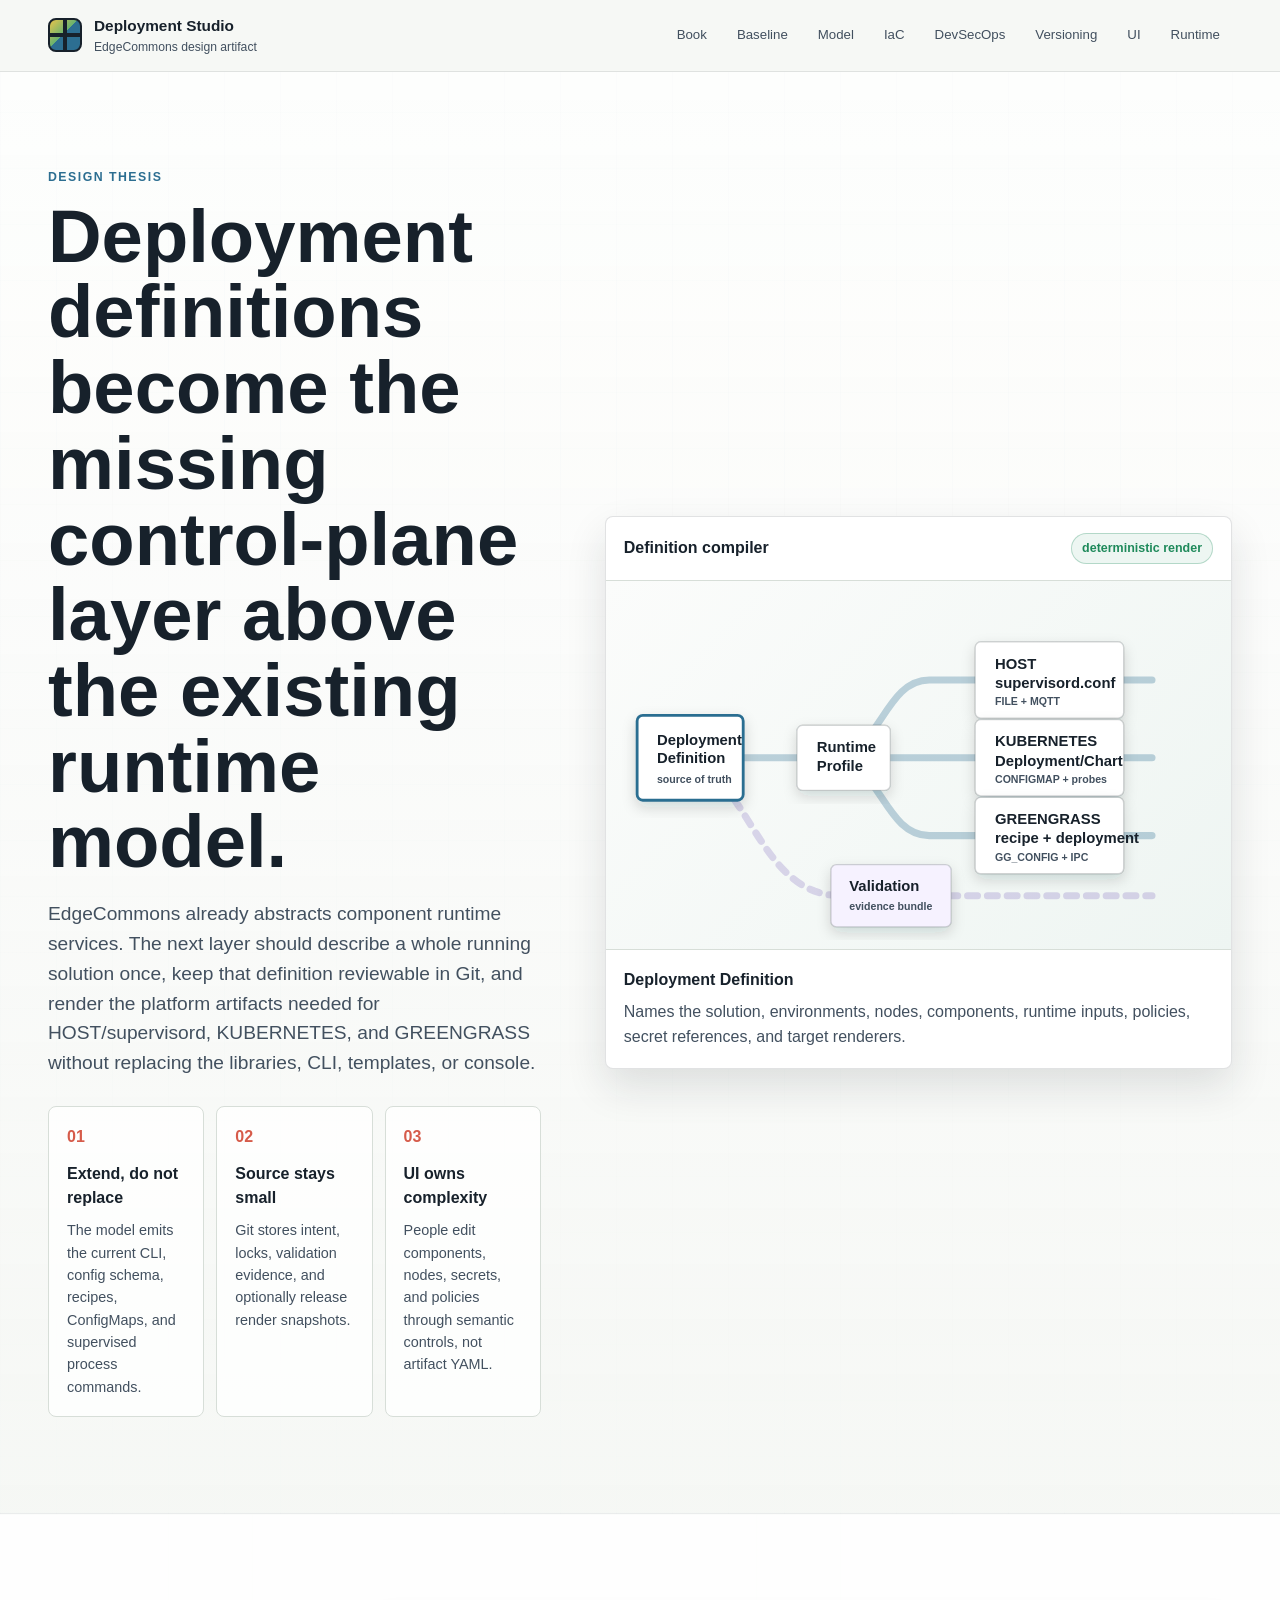
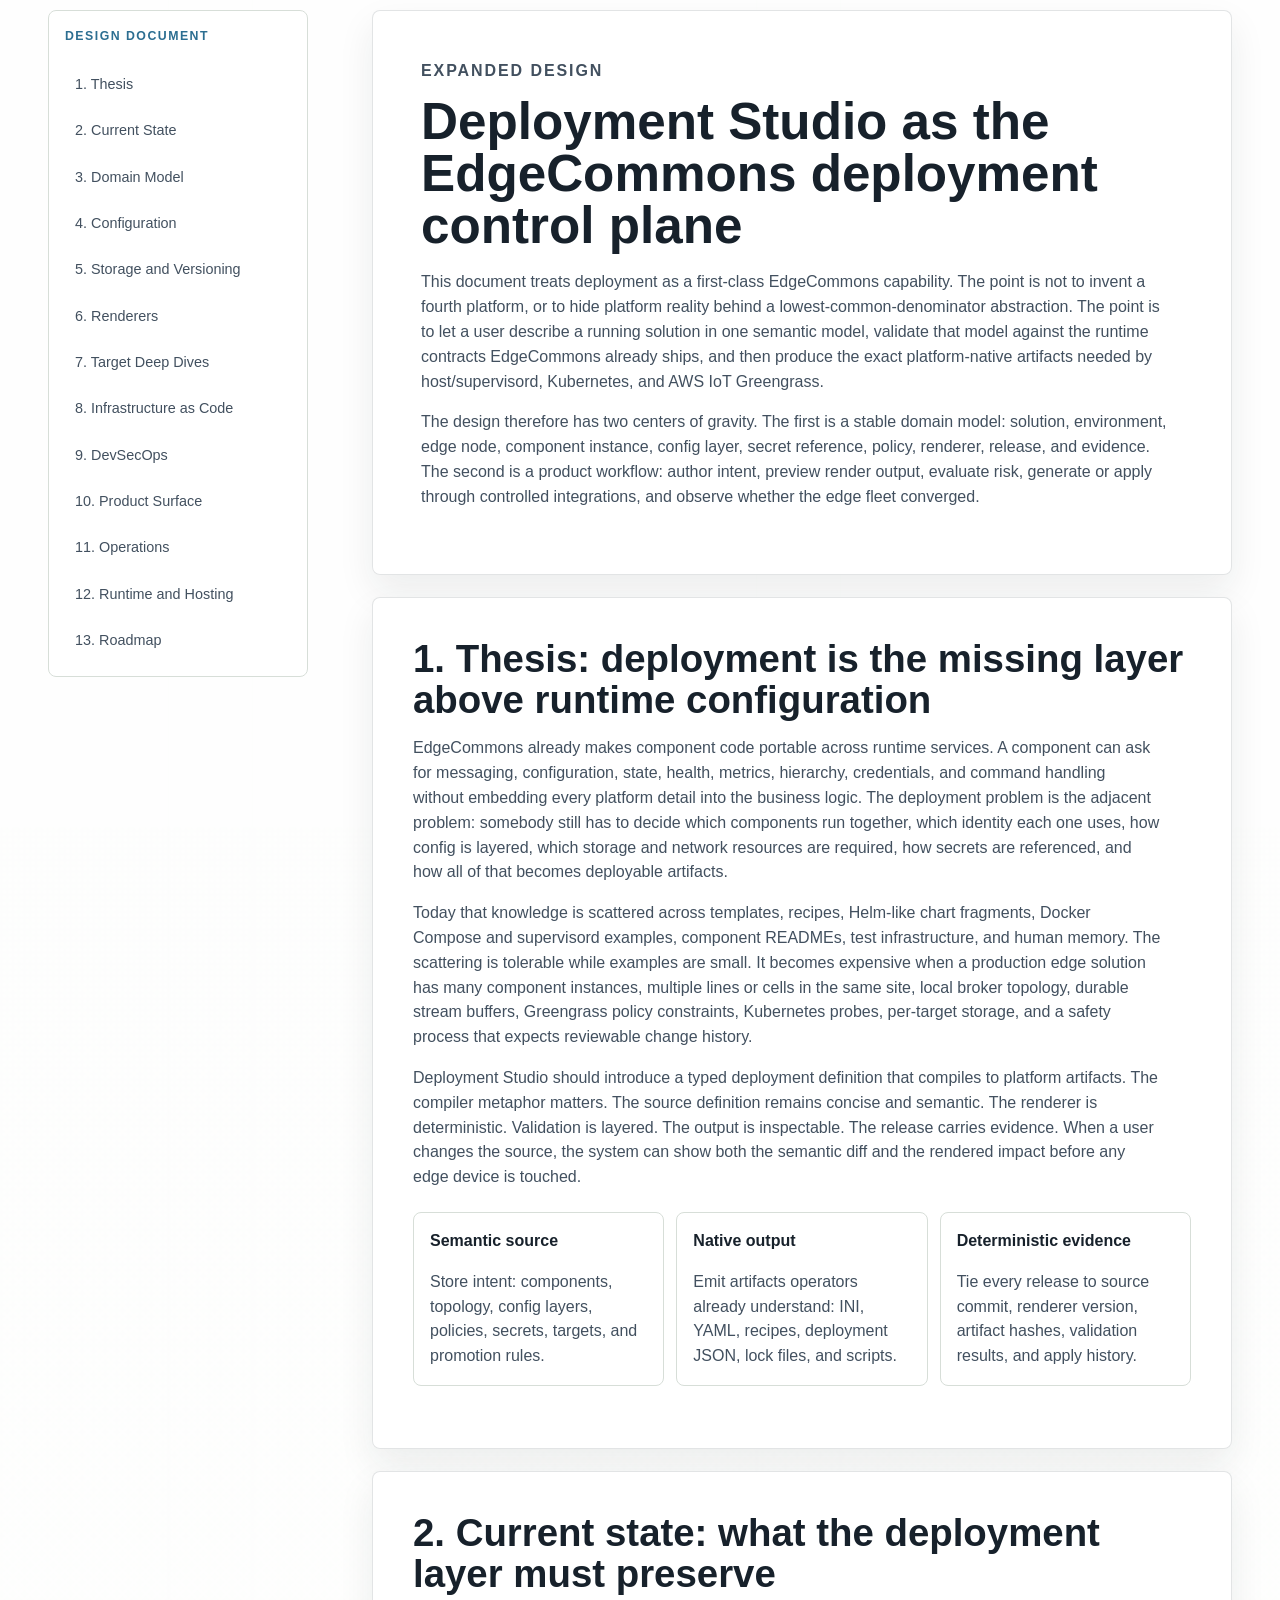
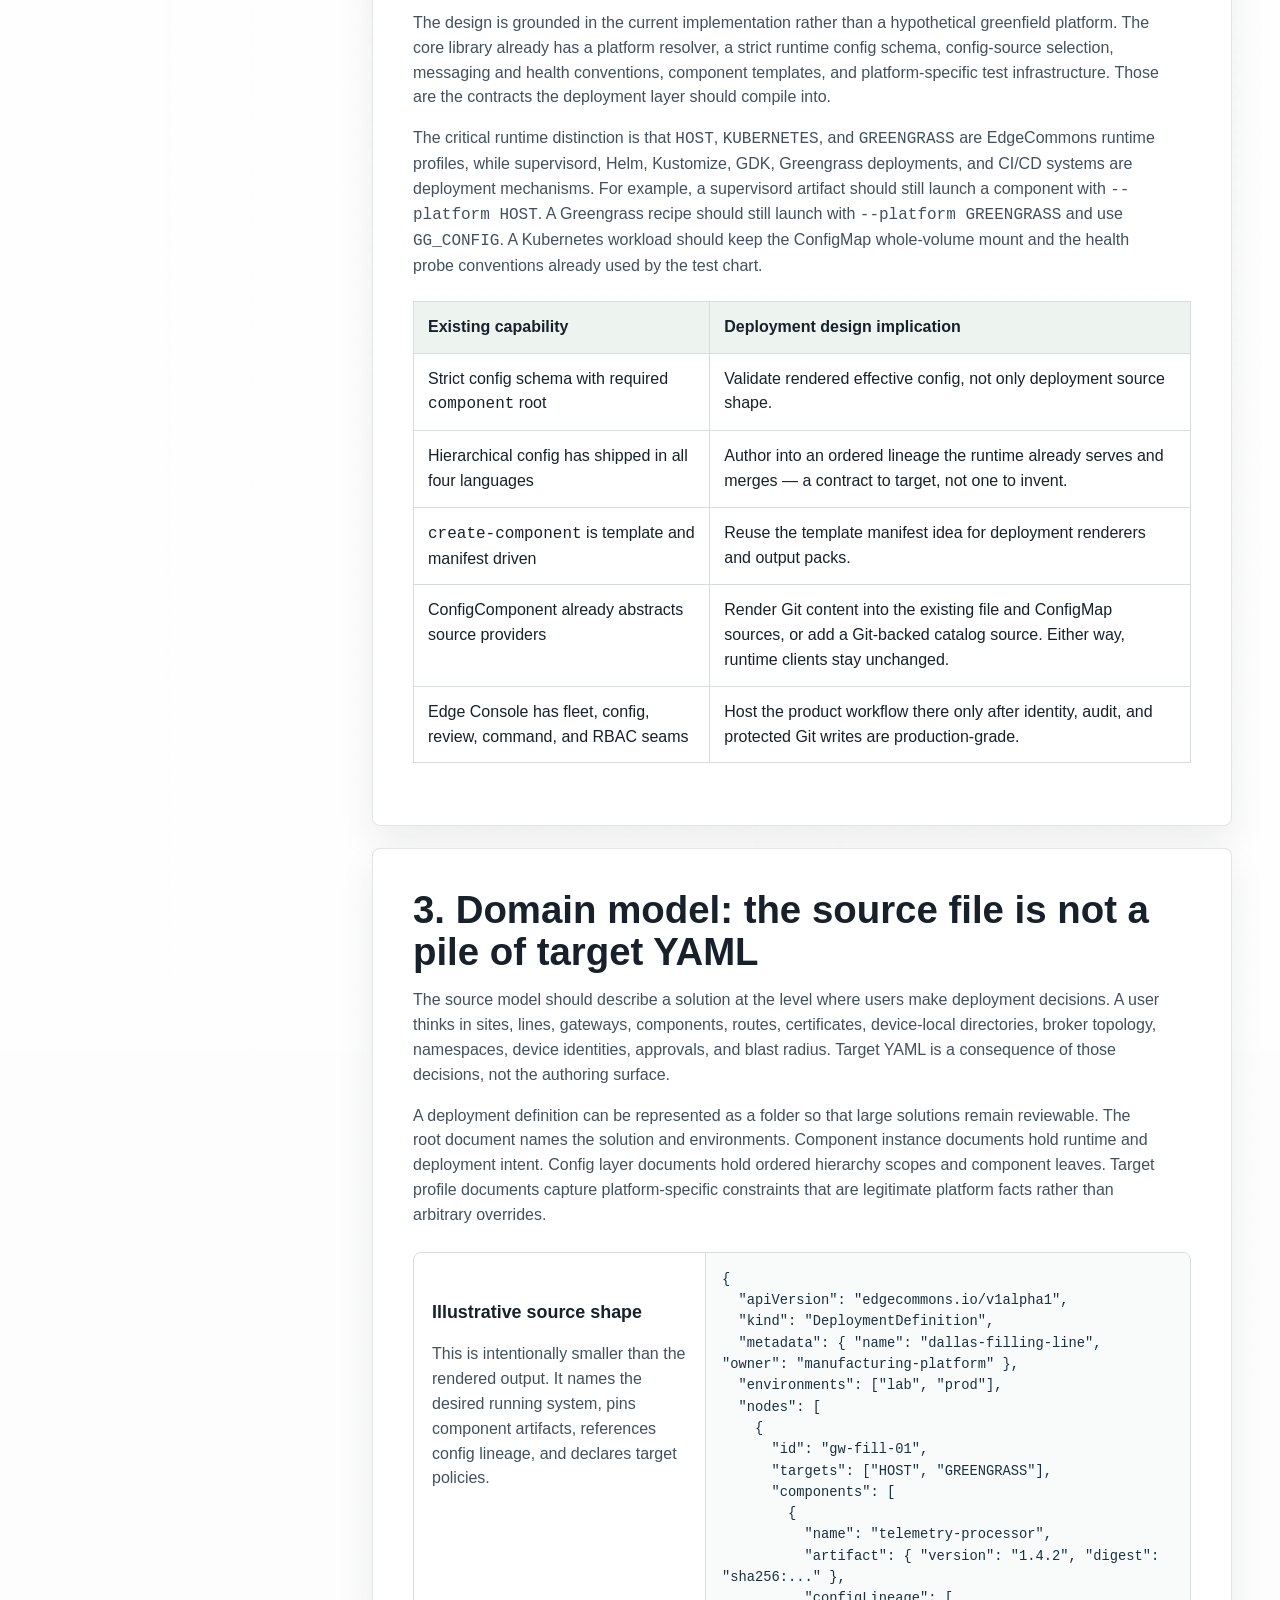
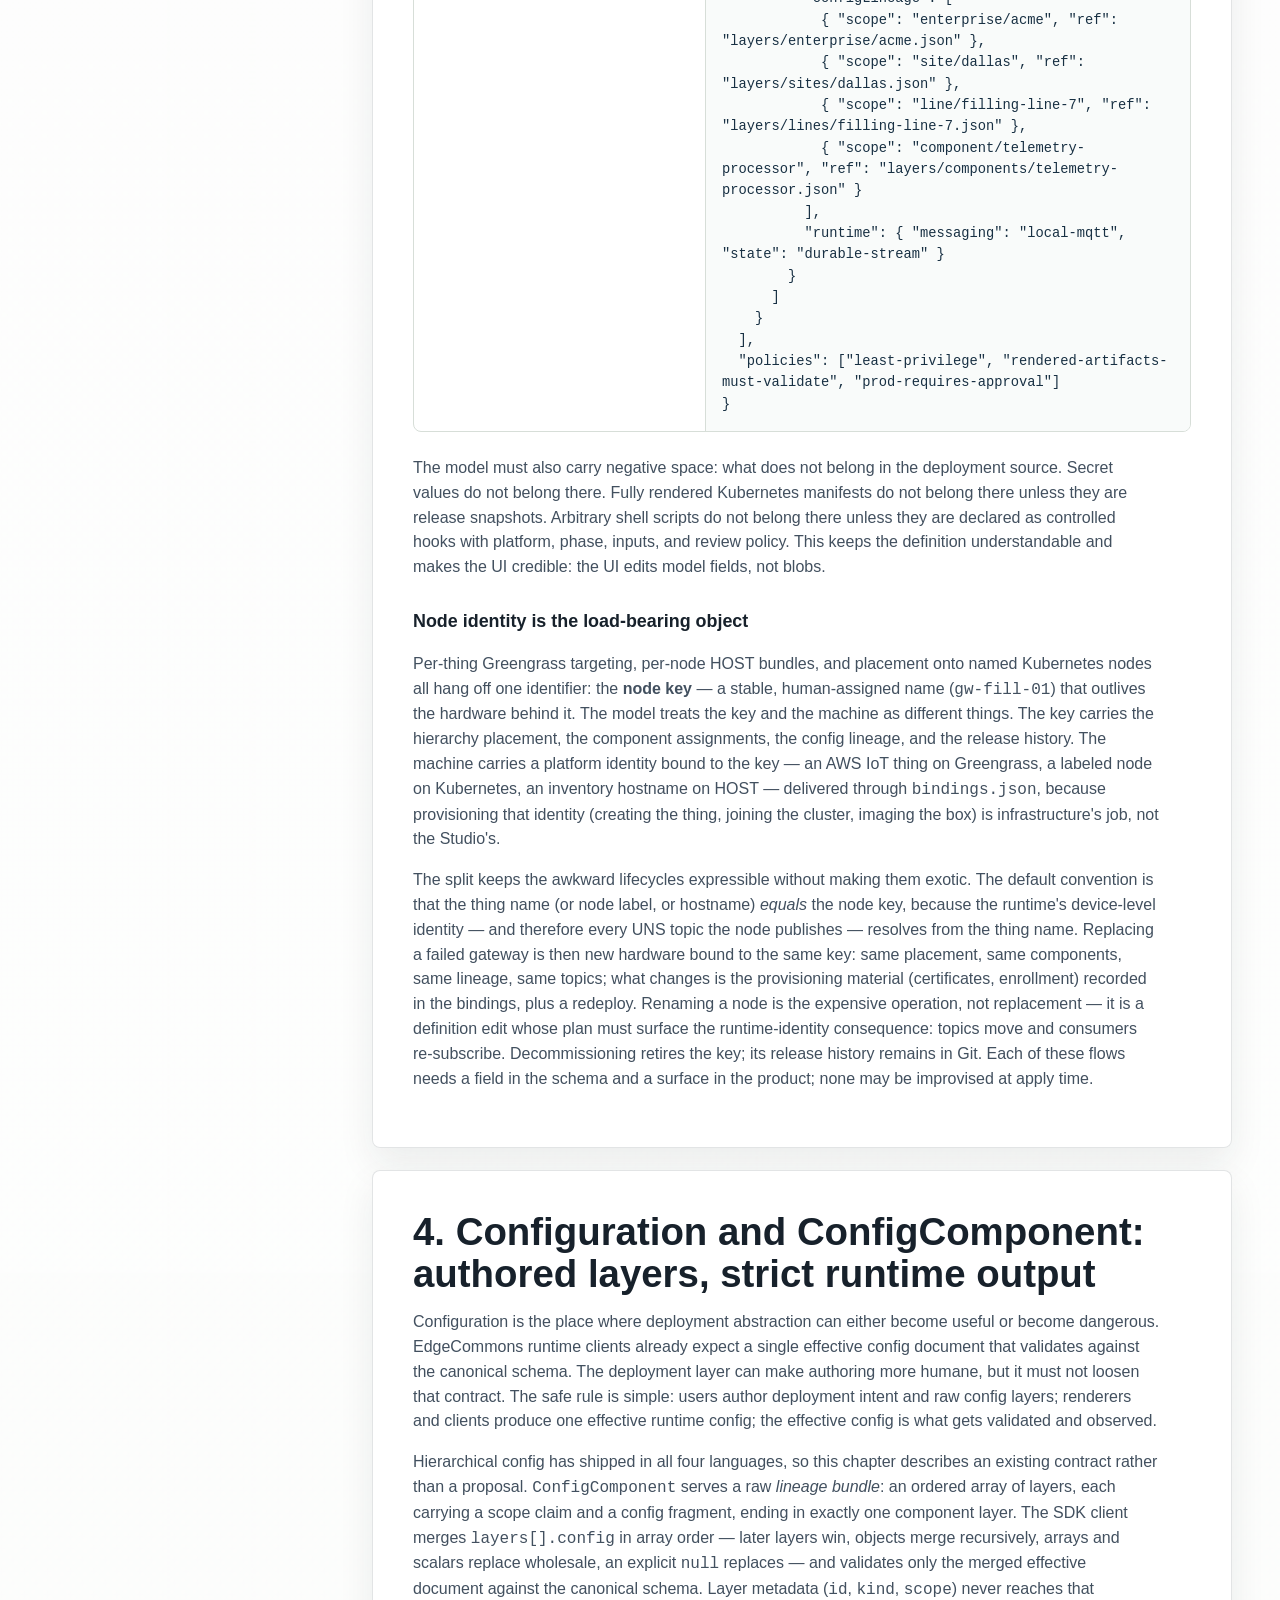
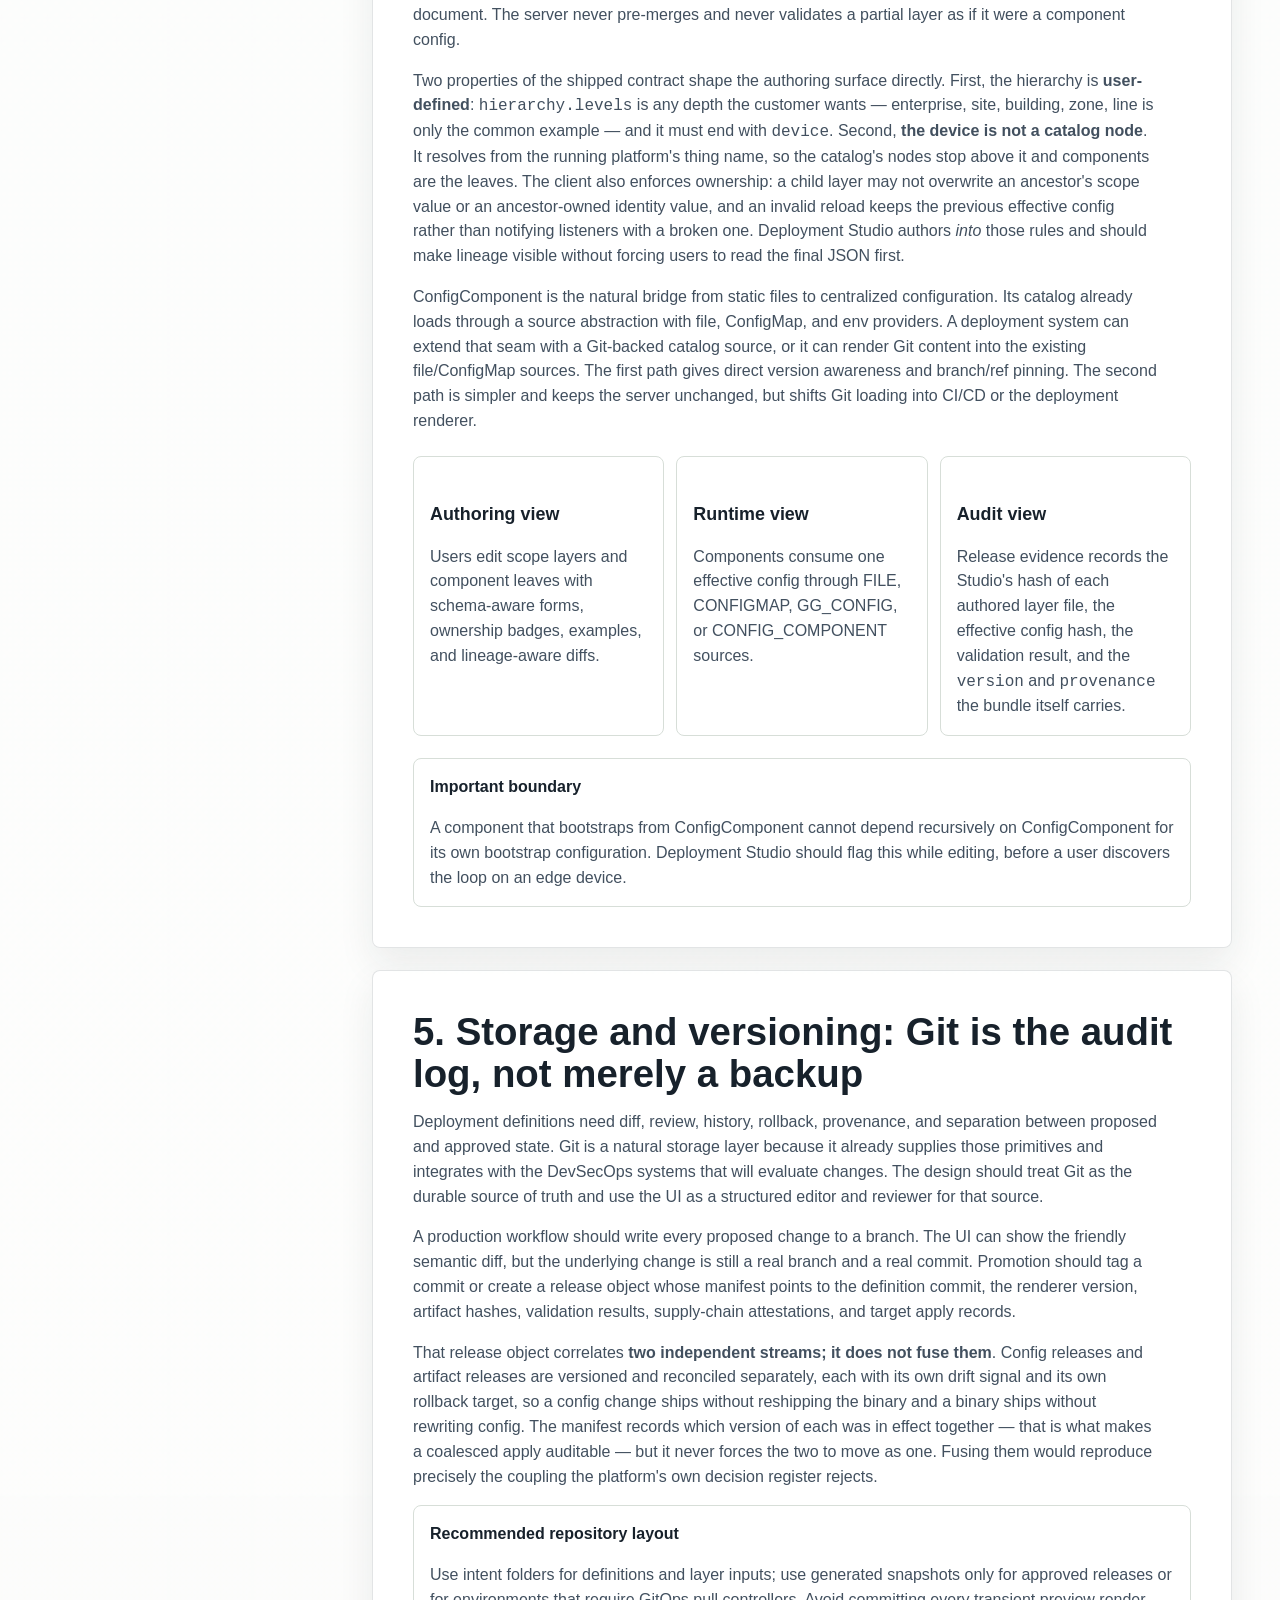
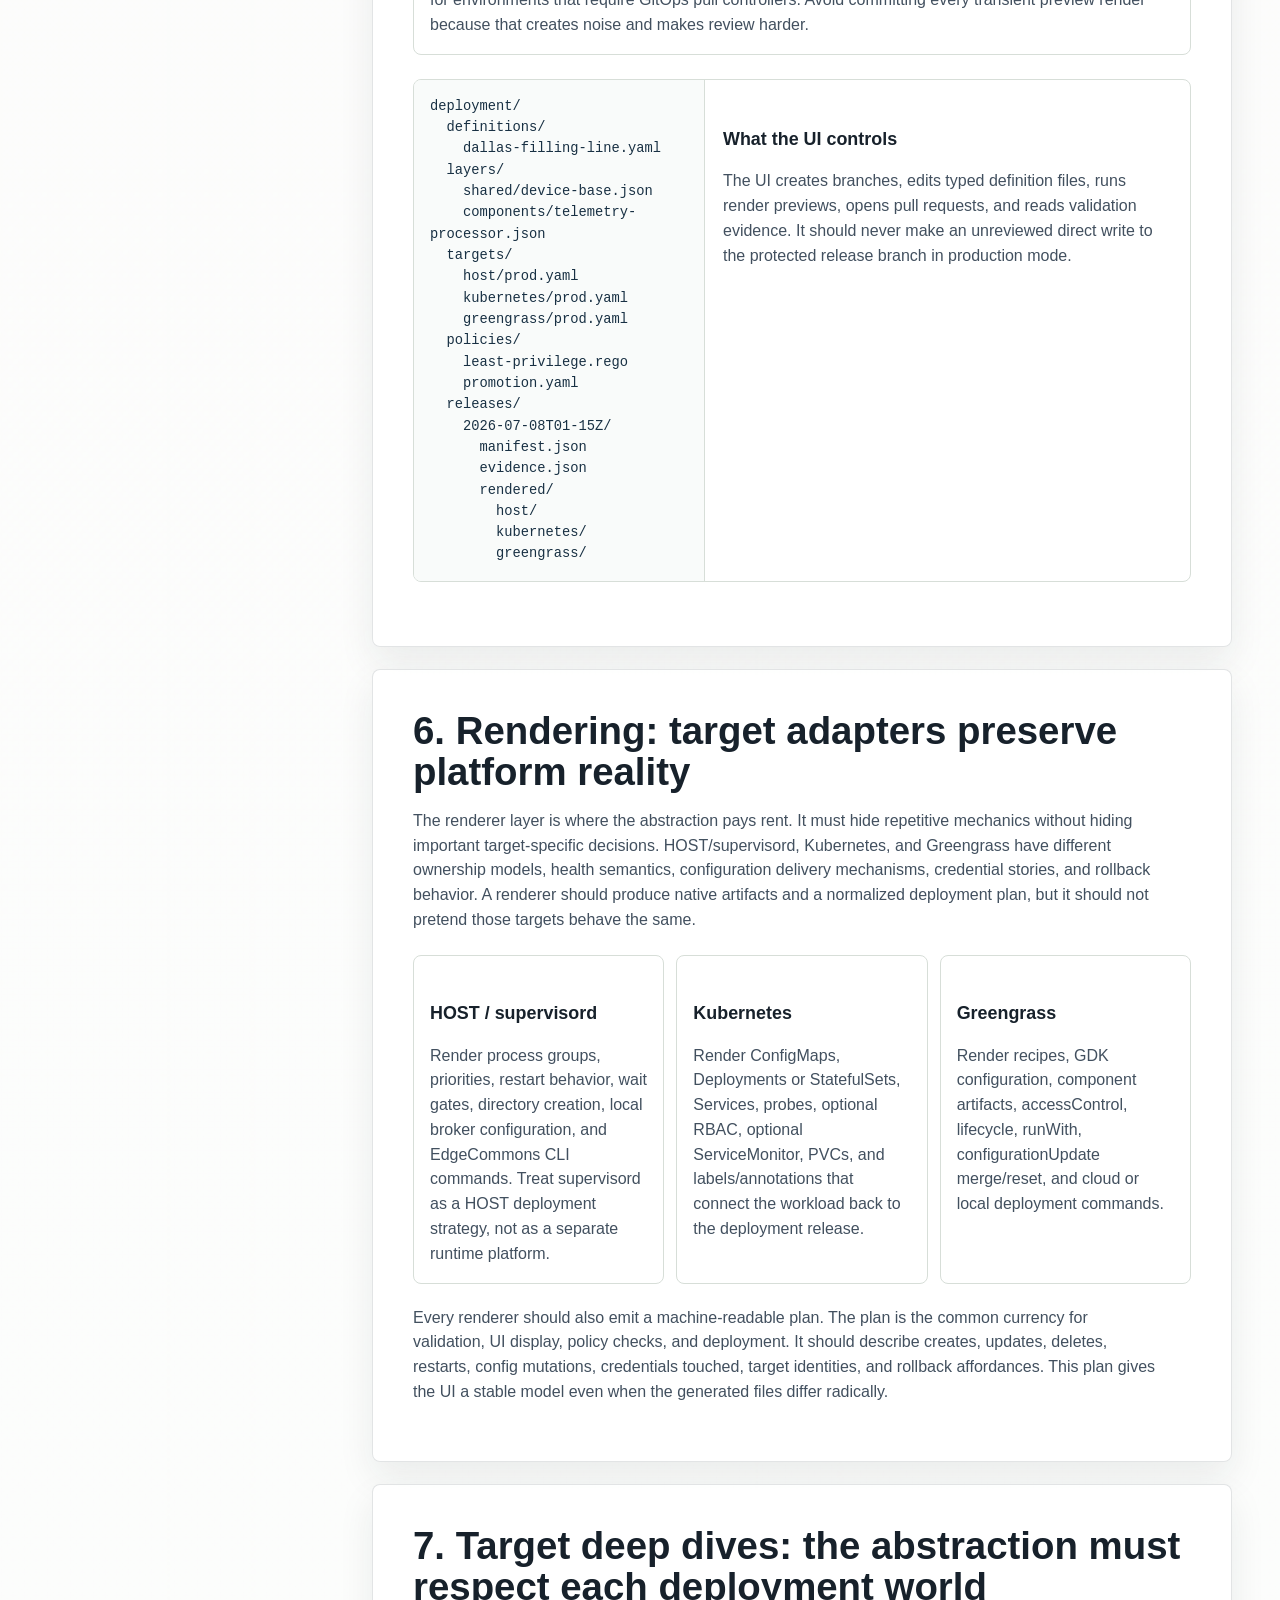
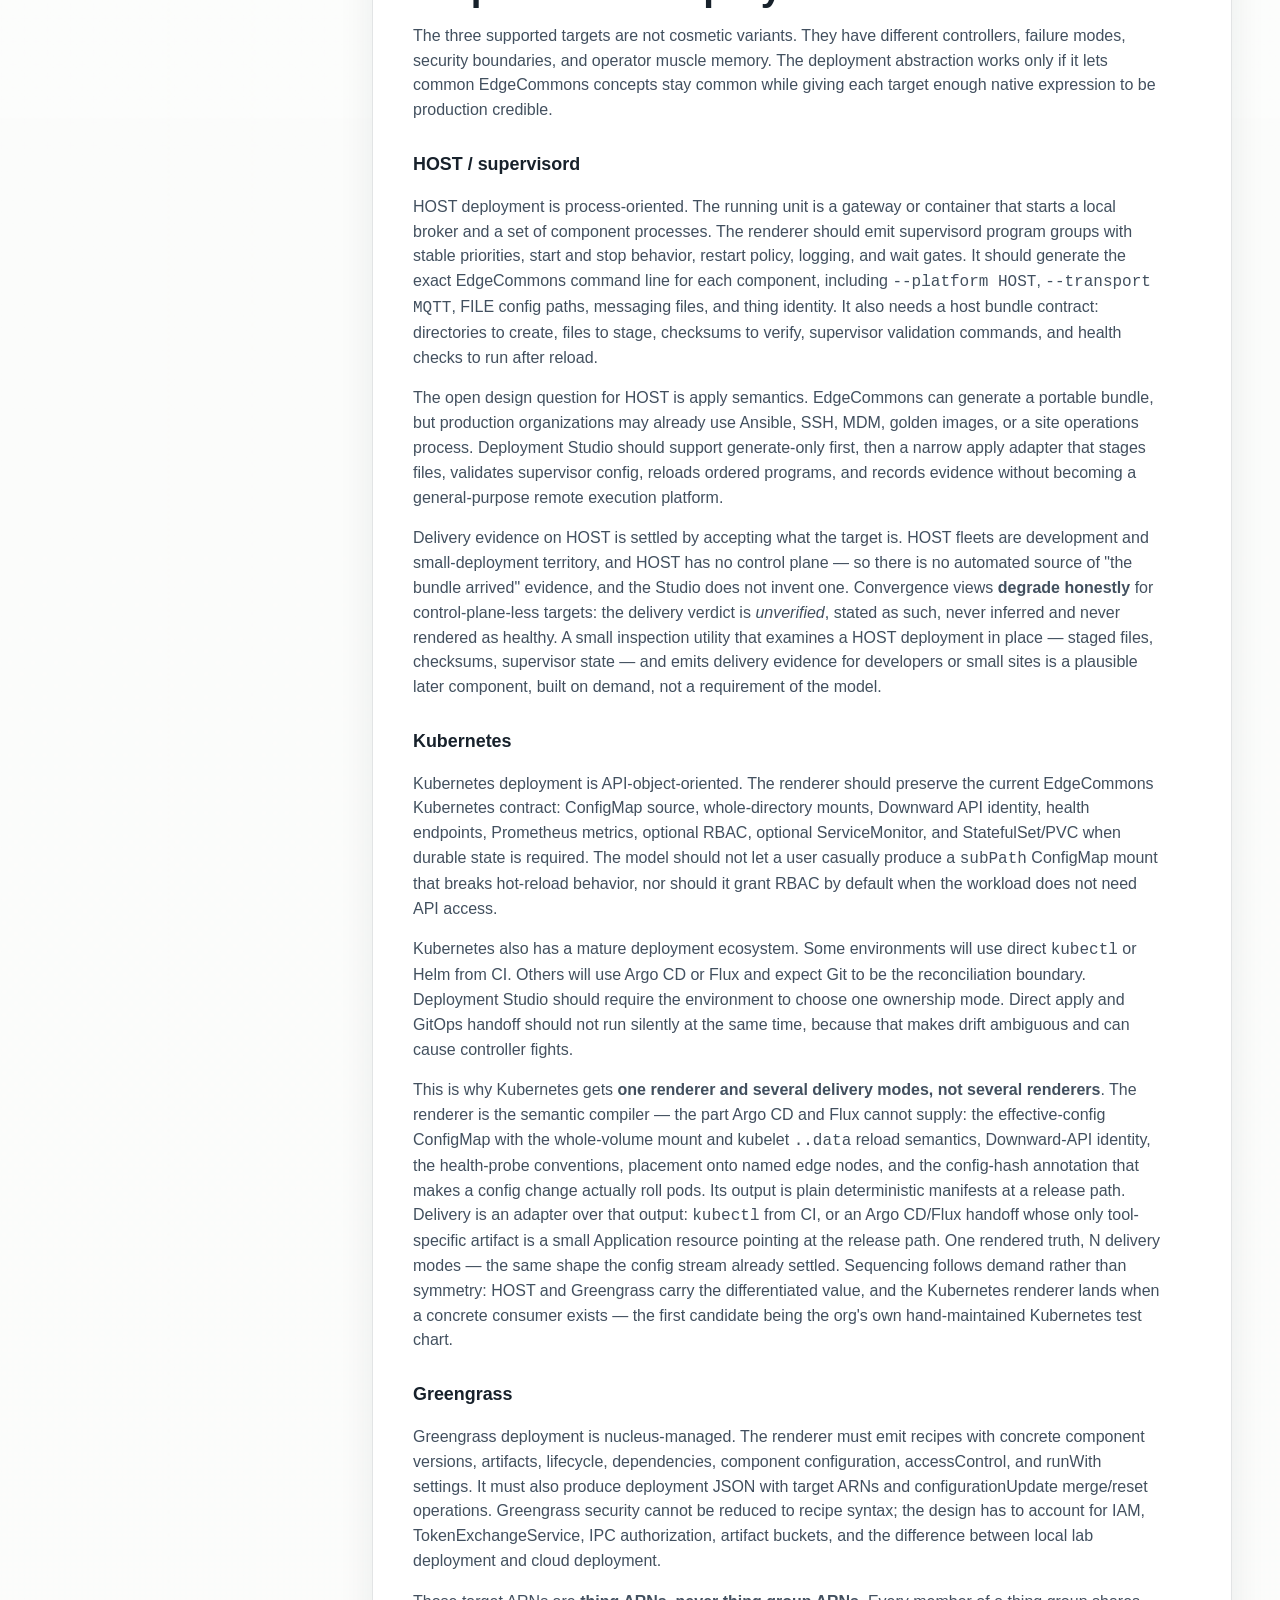
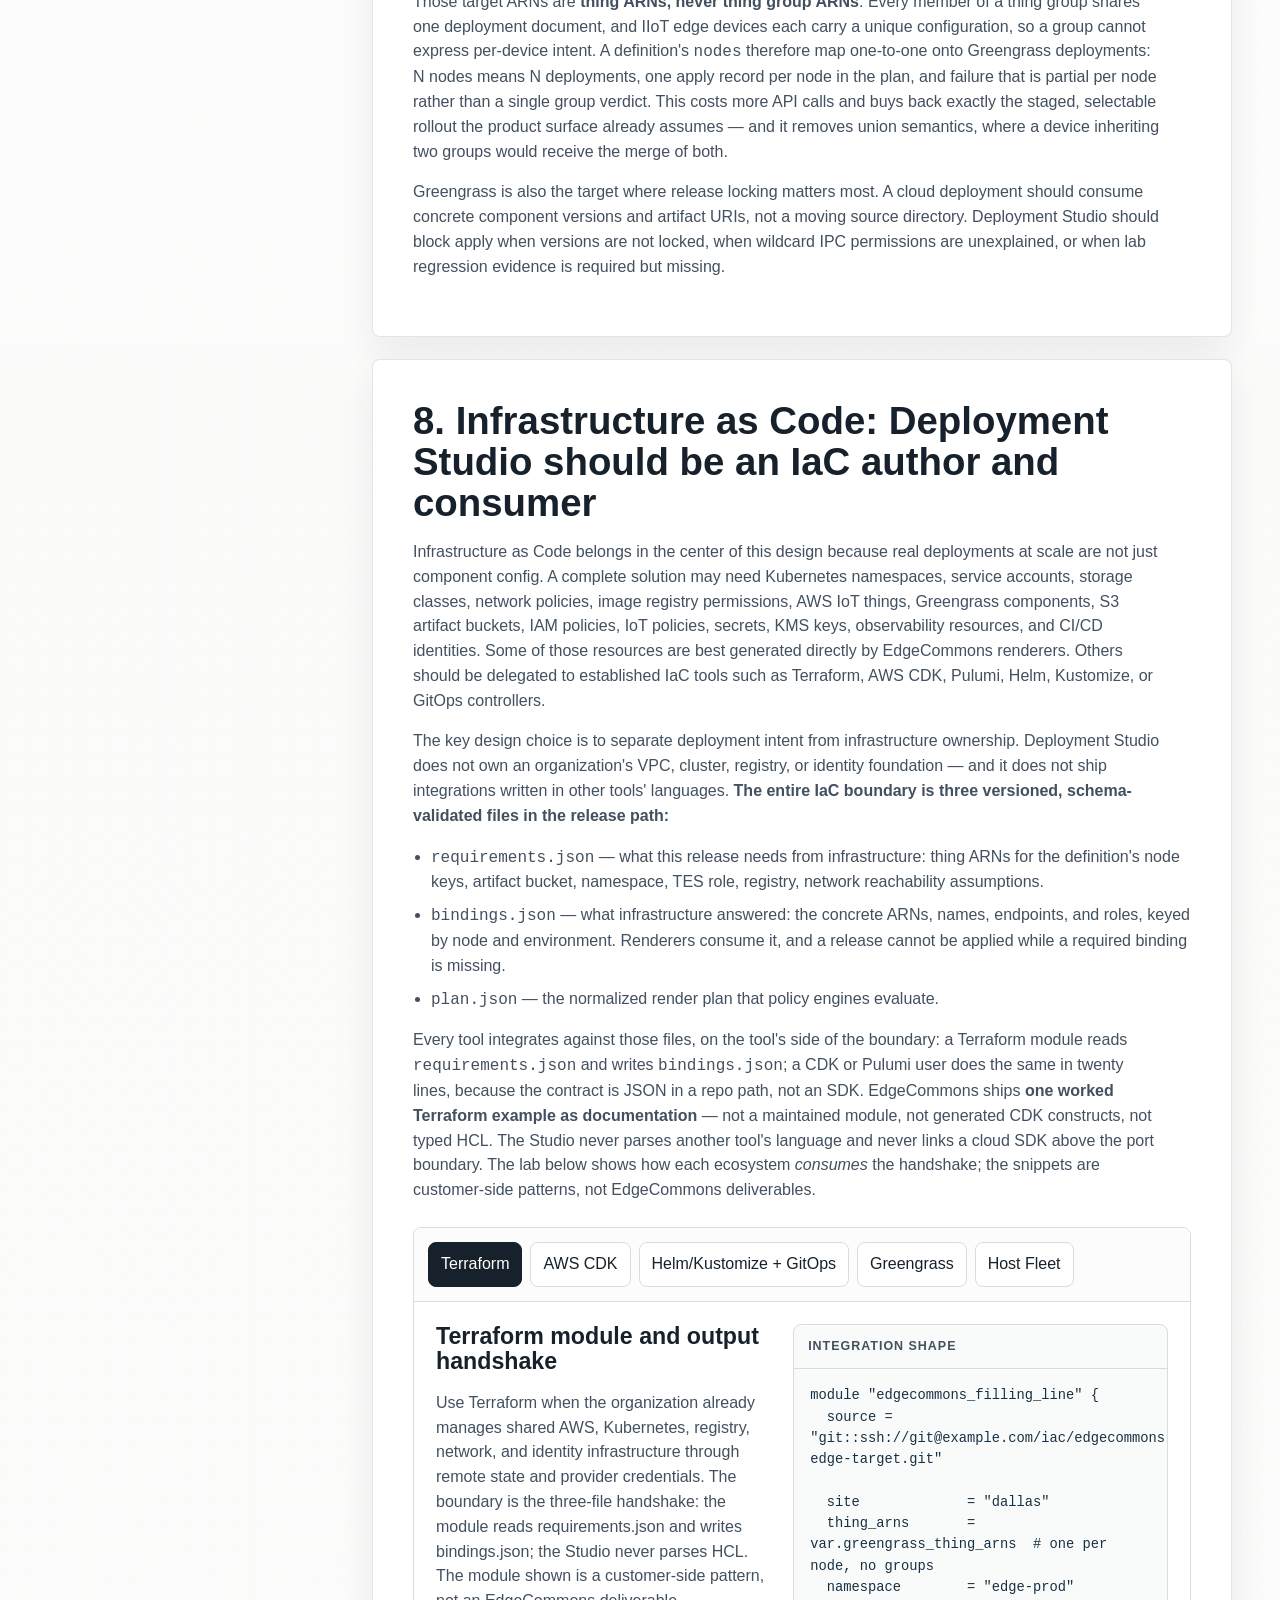
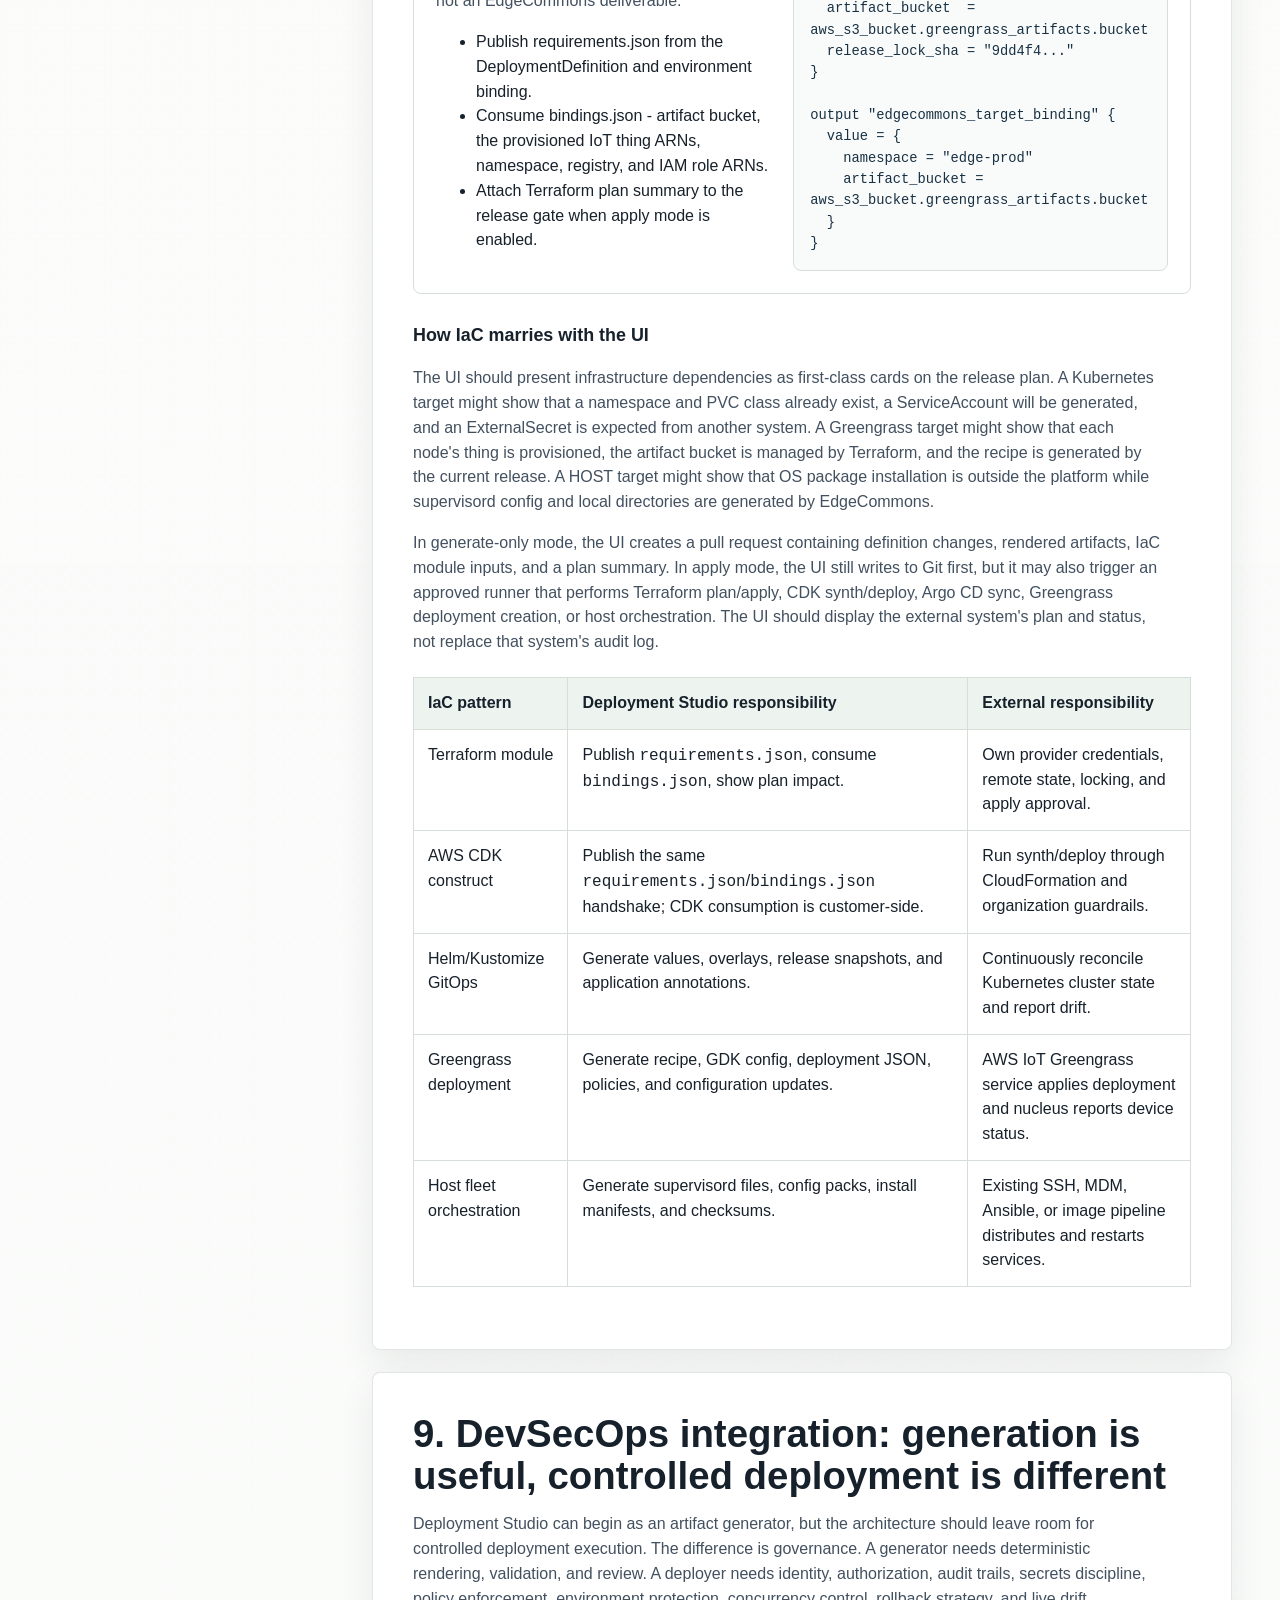
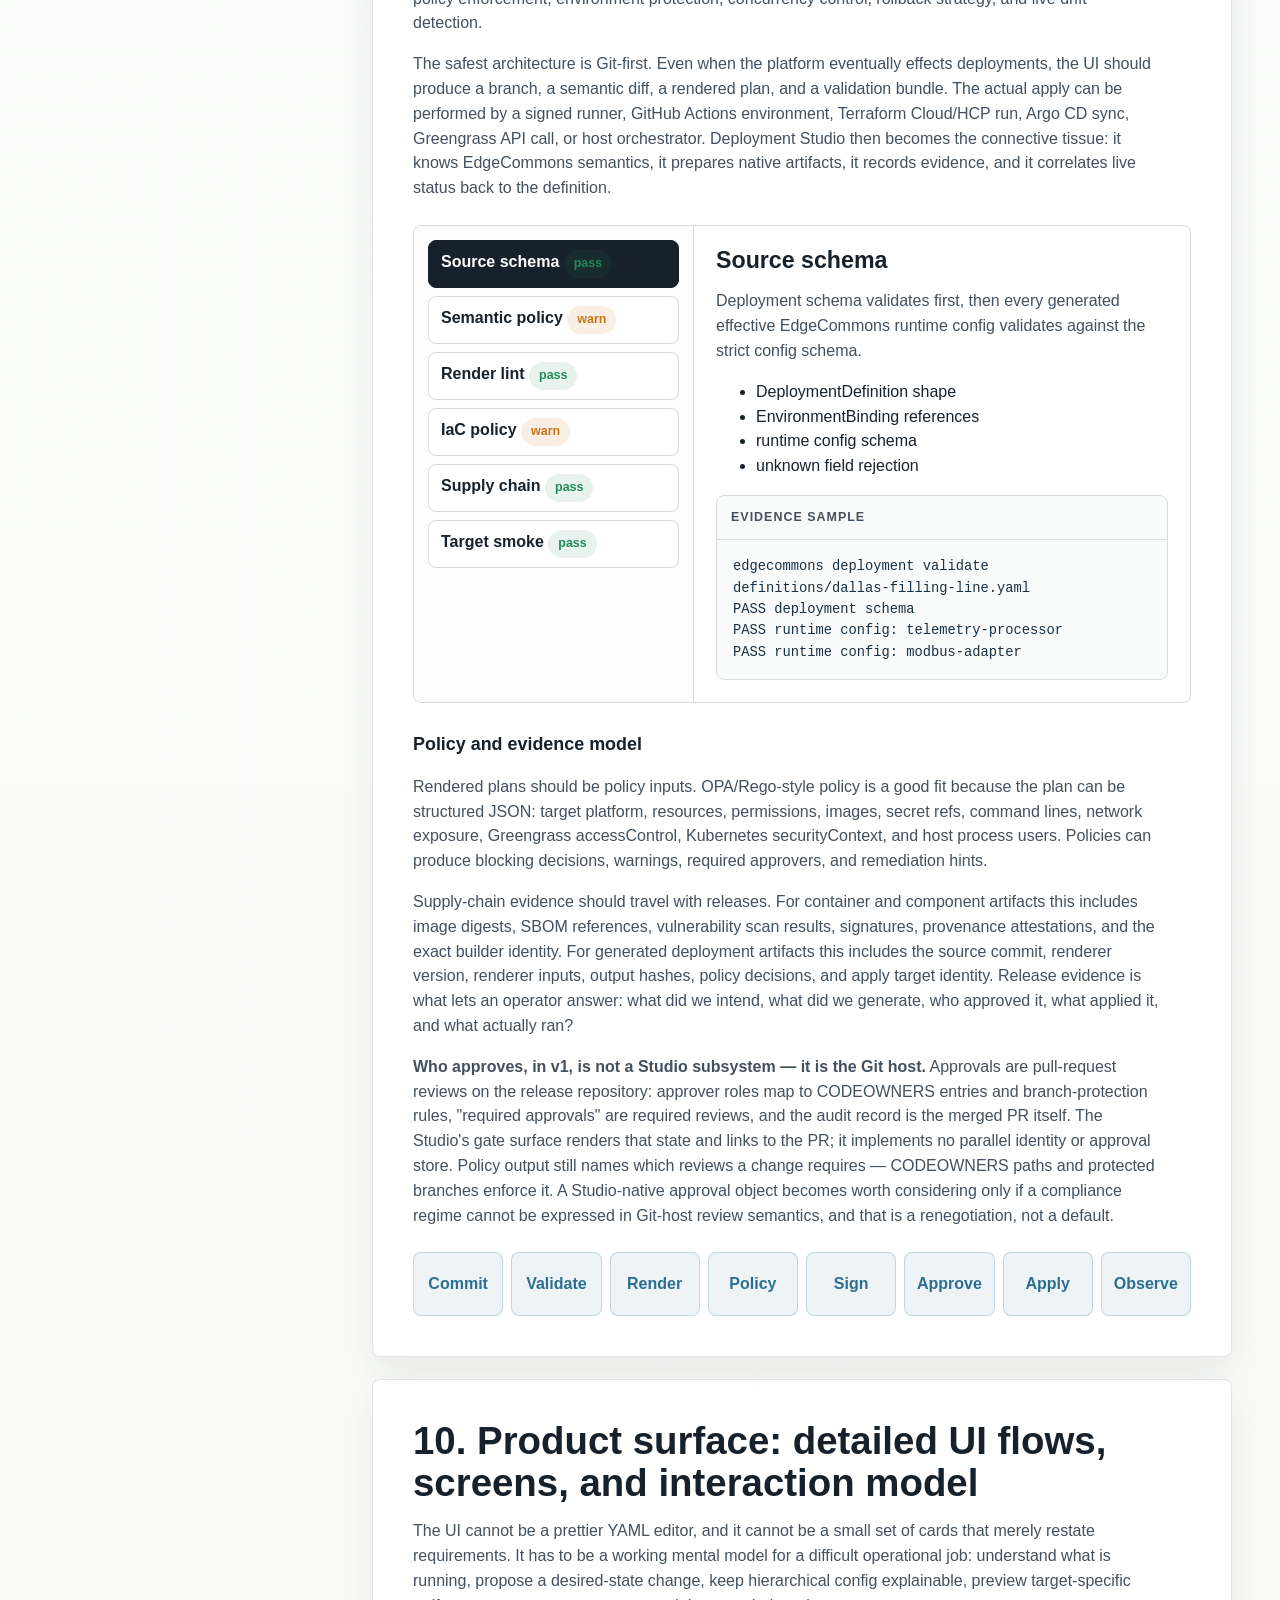
==== commit be140100: "Step 2: the six deck subtractions, propagated deck + reviews together 2.1 Approvals are Git-host PR " ====
--- a/design/index.html
+++ b/design/index.html
@@ -306,6 +306,29 @@
                 platform, phase, inputs, and review policy. This keeps the definition understandable and makes the UI
                 credible: the UI edits model fields, not blobs.
               </p>
+              <h4>Node identity is the load-bearing object</h4>
+              <p>
+                Per-thing Greengrass targeting, per-node HOST bundles, and placement onto named Kubernetes nodes all
+                hang off one identifier: the <b>node key</b> — a stable, human-assigned name
+                (<code>gw-fill-01</code>) that outlives the hardware behind it. The model treats the key and the
+                machine as different things. The key carries the hierarchy placement, the component assignments, the
+                config lineage, and the release history. The machine carries a platform identity bound to the key —
+                an AWS IoT thing on Greengrass, a labeled node on Kubernetes, an inventory hostname on HOST —
+                delivered through <code>bindings.json</code>, because provisioning that identity (creating the thing,
+                joining the cluster, imaging the box) is infrastructure's job, not the Studio's.
+              </p>
+              <p>
+                The split keeps the awkward lifecycles expressible without making them exotic. The default convention
+                is that the thing name (or node label, or hostname) <em>equals</em> the node key, because the
+                runtime's device-level identity — and therefore every UNS topic the node publishes — resolves from
+                the thing name. Replacing a failed gateway is then new hardware bound to the same key: same
+                placement, same components, same lineage, same topics; what changes is the provisioning material
+                (certificates, enrollment) recorded in the bindings, plus a redeploy. Renaming a node is the
+                expensive operation, not replacement — it is a definition edit whose plan must surface the
+                runtime-identity consequence: topics move and consumers re-subscribe. Decommissioning retires the
+                key; its release history remains in Git. Each of these flows needs a field in the schema and a
+                surface in the product; none may be improvised at apply time.
+              </p>
             </section>
 
             <section id="chapter-config" class="chapter">
@@ -525,6 +548,19 @@
                 handoff should not run silently at the same time, because that makes drift ambiguous and can cause
                 controller fights.
               </p>
+              <p>
+                This is why Kubernetes gets <b>one renderer and several delivery modes, not several renderers</b>. The
+                renderer is the semantic compiler — the part Argo CD and Flux cannot supply: the effective-config
+                ConfigMap with the whole-volume mount and kubelet <code>..data</code> reload semantics, Downward-API
+                identity, the health-probe conventions, placement onto named edge nodes, and the config-hash annotation
+                that makes a config change actually roll pods. Its output is plain deterministic manifests at a release
+                path. Delivery is an adapter over that output: <code>kubectl</code> from CI, or an Argo&nbsp;CD/Flux
+                handoff whose only tool-specific artifact is a small Application resource pointing at the release path.
+                One rendered truth, N delivery modes — the same shape the config stream already settled. Sequencing
+                follows demand rather than symmetry: HOST and Greengrass carry the differentiated value, and the
+                Kubernetes renderer lands when a concrete consumer exists — the first candidate being the org's own
+                hand-maintained Kubernetes test chart.
+              </p>
               <h4>Greengrass</h4>
               <p>
                 Greengrass deployment is nucleus-managed. The renderer must emit recipes with concrete component
@@ -564,9 +600,23 @@
               </p>
               <p>
                 The key design choice is to separate deployment intent from infrastructure ownership. Deployment Studio
-                should be able to render IaC modules or inputs, import external IaC outputs, and show their relationship
-                to the edge solution. It should not assume it owns an organization's VPC, cluster, registry, or identity
-                foundation unless the user explicitly chooses that mode.
+                does not own an organization's VPC, cluster, registry, or identity foundation — and it does not ship
+                integrations written in other tools' languages. <b>The entire IaC boundary is three versioned,
+                schema-validated files in the release path:</b>
+              </p>
+              <ul class="rule-list">
+                <li><code>requirements.json</code> — what this release needs from infrastructure: thing ARNs for the definition's node keys, artifact bucket, namespace, TES role, registry, network reachability assumptions.</li>
+                <li><code>bindings.json</code> — what infrastructure answered: the concrete ARNs, names, endpoints, and roles, keyed by node and environment. Renderers consume it, and a release cannot be applied while a required binding is missing.</li>
+                <li><code>plan.json</code> — the normalized render plan that policy engines evaluate.</li>
+              </ul>
+              <p>
+                Every tool integrates against those files, on the tool's side of the boundary: a Terraform module reads
+                <code>requirements.json</code> and writes <code>bindings.json</code>; a CDK or Pulumi user does the same
+                in twenty lines, because the contract is JSON in a repo path, not an SDK. EdgeCommons ships <b>one worked
+                Terraform example as documentation</b> — not a maintained module, not generated CDK constructs, not
+                typed HCL. The Studio never parses another tool's language and never links a cloud SDK above the port
+                boundary. The lab below shows how each ecosystem <em>consumes</em> the handshake; the snippets are
+                customer-side patterns, not EdgeCommons deliverables.
               </p>
               <div class="iac-lab" aria-label="Interactive infrastructure as code integration lab">
                 <div class="iac-choices" role="tablist" aria-label="IaC strategy selector">
@@ -605,12 +655,12 @@
                 <tbody>
                   <tr>
                     <td>Terraform module</td>
-                    <td>Generate module inputs, consume outputs, show plan impact.</td>
+                    <td>Publish <code>requirements.json</code>, consume <code>bindings.json</code>, show plan impact.</td>
                     <td>Own provider credentials, remote state, locking, and apply approval.</td>
                   </tr>
                   <tr>
                     <td>AWS CDK construct</td>
-                    <td>Emit construct configuration or a generated app for Greengrass/AWS resources.</td>
+                    <td>Publish the same <code>requirements.json</code>/<code>bindings.json</code> handshake; CDK consumption is customer-side.</td>
                     <td>Run synth/deploy through CloudFormation and organization guardrails.</td>
                   </tr>
                   <tr>
@@ -667,6 +717,16 @@
                 version, renderer inputs, output hashes, policy decisions, and apply target identity. Release evidence is
                 what lets an operator answer: what did we intend, what did we generate, who approved it, what applied it,
                 and what actually ran?
+              </p>
+              <p>
+                <b>Who approves, in v1, is not a Studio subsystem — it is the Git host.</b> Approvals are pull-request
+                reviews on the release repository: approver roles map to CODEOWNERS entries and branch-protection
+                rules, "required approvals" are required reviews, and the audit record is the merged PR itself. The
+                Studio's gate surface renders that state and links to the PR; it implements no parallel identity or
+                approval store. Policy output still names which reviews a change requires — CODEOWNERS paths and
+                protected branches enforce it. A Studio-native approval object becomes worth considering only if a
+                compliance regime cannot be expressed in Git-host review semantics, and that is a renegotiation, not
+                a default.
               </p>
               <div class="devsecops-flow">
                 <span>Commit</span>
@@ -832,7 +892,9 @@
                   <p>
                     The interactive mock now lives in its own local static pages. Each page has app navigation,
                     controls, forms, tables, inspectors, and target-specific artifacts. The book describes the design;
-                    the linked mock pages show the proposed product surface.
+                    the linked mock pages show the proposed product surface. The mock predates several settled
+                    decisions (see <code>REVIEW-UI.md</code>) — where the mock and this chapter's contracts disagree,
+                    the contracts win, and the screens catch up in the UI pass.
                   </p>
                   <a class="mock-primary-link" href="mock-app/index.html">Launch workspace setup mock</a>
                 </div>
@@ -850,8 +912,10 @@
 
               <h4>Key screen behavior</h4>
               <p>
-                The overview screen anchors the operator in site state. The dataflow designer explains the desired
-                edge solution as component instances, message flows, and config bindings rather than files. The config layers screen selects a hierarchy scope, shows the ordered ancestry strip, winning
+                The overview screen anchors the operator in site state. The topology view explains the edge solution
+                as component instances and message flows <em>derived from the configured components</em> rather than
+                files — it explains and verifies; authoring stays in the config and component surfaces (the
+                prescriptive dataflow model is extracted to <code>FUTURE-dataflows.md</code>). The config layers screen selects a hierarchy scope, shows the ordered ancestry strip, winning
                 values, overridden values, and the effective config hash. The component editor focuses on one component
                 instance and shows capability needs, command verbs, resource claims, and selected-target render impact.
                 The render review explains exactly what the selected target will receive. The drift screen separates
@@ -892,11 +956,11 @@
                     <td>Unknown runtime evidence is shown as missing evidence, not healthy or failed.</td>
                   </tr>
                   <tr>
-                    <td>Dataflows</td>
-                    <td>Define component instances, dataflows, message contracts, and config bindings for an edge node.</td>
-                    <td>Component picker, dataflow editor, message-class selector, config-binding chooser, runtime capability list.</td>
-                    <td>Graph edge explanations with producer, consumer, transport pattern, topic, durability, config lineage, and selected-standard binding.</td>
-                    <td>Unsupported transport pattern, missing config binding, or missing runtime capability is pinned to the offending dataflow.</td>
+                    <td>Topology (dataflows)</td>
+                    <td>Understand the derived dataflow topology of a selected node or line's configured components; verify it; jump to where each side is configured.</td>
+                    <td>Derived read-only graph, edge inspector, mismatch findings, deep links into the config and component surfaces. No authoring controls; the prescriptive editor is extracted to FUTURE-dataflows.md.</td>
+                    <td>Graph edge explanations with producer, consumer, class/topic, durability, and the config values each end derives from.</td>
+                    <td>A dangling consumer, class/topic mismatch, or missing capability binding is pinned to the offending edge and links to the owning config scope.</td>
                   </tr>
                   <tr>
                     <td>Config layers</td>
@@ -1003,10 +1067,17 @@
               <h3>11. Operations: drift, rollback, and live convergence</h3>
               <p>
                 Once Deployment Studio can generate a release, it must also help operators understand whether that
-                release converged. Edge Console already points in this direction with health, fleet state, command
-                gateways, and configuration review seams. Deployment Studio should connect those signals to the release
-                model. A component is not merely "running"; it is running a specific artifact digest, a specific config
-                hash, under a specific release tag, on a specific target platform.
+                release converged. The division of labor is a rule, not a preference: <b>the Studio holds intent and
+                adjudicates delivery from evidence; the Console observes live state and never learns intent.</b> The
+                Console cannot answer "has what I intended arrived?" — it holds no release lock, no render hashes, no
+                expected values. The Studio cannot answer "is it working right now?" — it holds no live connection.
+                So the Studio compares three records it can keep in Git — <em>intended</em> (the release lock),
+                <em>delivered</em> (apply records and control-plane status), and <em>reported</em> (the Console's
+                signed snapshot) — and renders verdicts. The practical test for any Studio surface: observed data
+                appears only paired with an intent comparison. A reported config hash next to the release's expected
+                hash belongs here; a bare keepalive timestamp is Console territory, and the Studio deep-links to it
+                rather than duplicating it. A component is not merely "running"; it is running a specific artifact
+                digest, a specific config hash, under a specific release tag, on a specific target platform.
               </p>
               <p>
                 Drift detection differs by target because delivery evidence is a <b>per-target capability</b>, not a
@@ -1216,7 +1287,9 @@
                 model, exports a periodic signed site-state snapshot, which the Studio ingests via a file drop, an
                 S3-compatible bucket, or MQTT. These are three adapters, not three architectures. This composes with
                 edge-console's deliberately site-scoped design instead of contradicting it, requires no cross-site
-                cloud service, and requires no change to the core wire contract.
+                cloud service, and requires no change to the core wire contract. The chapter 11 bright line holds
+                here too: snapshots make the Studio's <em>adjudication</em> richer — they never turn it into a live
+                console.
               </p>
 
               <h4>The explicit no-list</h4>
@@ -1260,7 +1333,7 @@
                 <li><b>Kernel and CLI:</b> the deployment model, the Rust kernel crate, and the HOST renderer, emitting native artifacts plus the normalized plan. New code, no migration risk, no server. Acceptance: regenerate an existing hand-maintained site and diff against the files a human wrote.</li>
                 <li><b>Evidence:</b> artifact hashes, validation bundles, and release manifests tied to Git commits, produced in CI. Still no service.</li>
                 <li><b>Greengrass renderer and CLI port:</b> recipes, GDK config, deployment JSON, and the release-lock governance showcase against a real Greengrass device. Port the six existing CLI commands onto the Rust binary and retire the Python CLI, with the existing test suite as the oracle.</li>
-                <li><b>Storage and Kubernetes:</b> Git-backed definition repositories, the Kubernetes renderer, and either rendering catalogs into the existing file/ConfigMap sources from CI or a ConfigComponent <code>GitCatalogSource</code> that reads pinned refs safely.</li>
+                <li><b>Storage and Kubernetes:</b> Git-backed definition repositories, and either rendering catalogs into the existing file/ConfigMap sources from CI or a ConfigComponent <code>GitCatalogSource</code> that reads pinned refs safely. The Kubernetes renderer in this slice is demand-gated: it lands when its first concrete consumer exists, the leading candidate being the org's own hand-maintained Kubernetes test chart.</li>
                 <li><b>UI:</b> the Studio service from chapter 12 — <code>axum</code> plus the embedded Carbon SPA — beginning as a read-only pair of screens (config layers and render review) over Git, with identity delegated to the Git host.</li>
                 <li><b>Execution and convergence:</b> connect CI/CD, Terraform/CDK/Pulumi, Argo CD or Flux, Greengrass APIs, and host orchestrators behind explicit protected modes, then close the loop with drift, rollback, and the edge-console snapshot feed.</li>
               </ol>
@@ -1477,7 +1550,7 @@
             <article class="decision-settled">
               <span class="decision-tag">settled — ch. 12</span>
               <b>Live evidence</b>
-              <p>Git-only is the default mode; no aggregation tier is built. Where live evidence is wanted, each site's Edge Console exports a signed site-state snapshot through the snapshot port. Control-plane-derived first — no core wire change.</p>
+              <p>Git-only is the default mode; no aggregation tier is built. Where live evidence is wanted, each site's Edge Console exports a signed site-state snapshot through the snapshot port. Control-plane-derived first — no core wire change. Bright line: the Studio holds intent and adjudicates delivery from evidence; the Console observes live state and never learns intent. Observed data appears in the Studio only paired with an intent comparison.</p>
             </article>
             <article>
               <b>Generated artifacts in Git</b>
@@ -1506,6 +1579,22 @@
             <article>
               <b>Stream separation &mdash; decided: a model invariant, not a transport one</b>
               <p>Greengrass does not technically fuse config and binary: a deployment can change config against an unchanged component version, or the binary while retaining config. It is the tooling and UI that combine them. So the model, release streams, evidence, drift, and rollback keep the two strictly distinct, while the Greengrass adapter may coalesce them into a single deployment where that suits the command; the ReleaseLock's correlation envelope keeps a coalesced apply auditable against both streams.</p>
+            </article>
+            <article>
+              <b>Approvals &mdash; decided: Git-host PR reviews, no parallel system</b>
+              <p>Approver roles map to CODEOWNERS and branch protection; required approvals are required reviews; the audit record is the merged PR. The Studio's gate surface renders that state and links to it. A Studio-native approval object is a renegotiation reserved for compliance regimes Git-host review semantics cannot express.</p>
+            </article>
+            <article>
+              <b>Kubernetes delivery &mdash; decided: one renderer, N delivery modes, demand-sequenced</b>
+              <p>The renderer is the semantic compiler &mdash; effective-config ConfigMap with reload semantics, Downward-API identity, probes, named-node placement, config-hash annotation &mdash; emitting plain deterministic manifests to a release path. kubectl-from-CI and Argo&nbsp;CD/Flux handoff are delivery adapters over that one output; the only tool-specific artifact is a small Application resource. Sequenced behind HOST and Greengrass until a concrete consumer exists; first candidate is the org's own Kubernetes test chart.</p>
+            </article>
+            <article>
+              <b>IaC boundary &mdash; decided: three files</b>
+              <p><code>requirements.json</code>, <code>bindings.json</code>, and <code>plan.json</code> in the release path are the whole contract; tools integrate on their side of it, and one worked Terraform example ships as documentation. No generated CDK or HCL deliverables, and no cloud SDK above the port boundary.</p>
+            </article>
+            <article>
+              <b>Dataflows &mdash; decided: derived and read-only in the product</b>
+              <p>The product renders a topology derived from the configured components, scoped to a selection, for explanation and verification, with deep links into the config surfaces that own the writes. The prescriptive contract/capability model is extracted to <code>FUTURE-dataflows.md</code>, gated on describe/registry metadata that does not exist yet; derived least-privilege ACLs are its eventual justification.</p>
             </article>
             <article>
               <b>HOST delivery evidence &mdash; decided: degrade honestly, no receipt machinery</b>
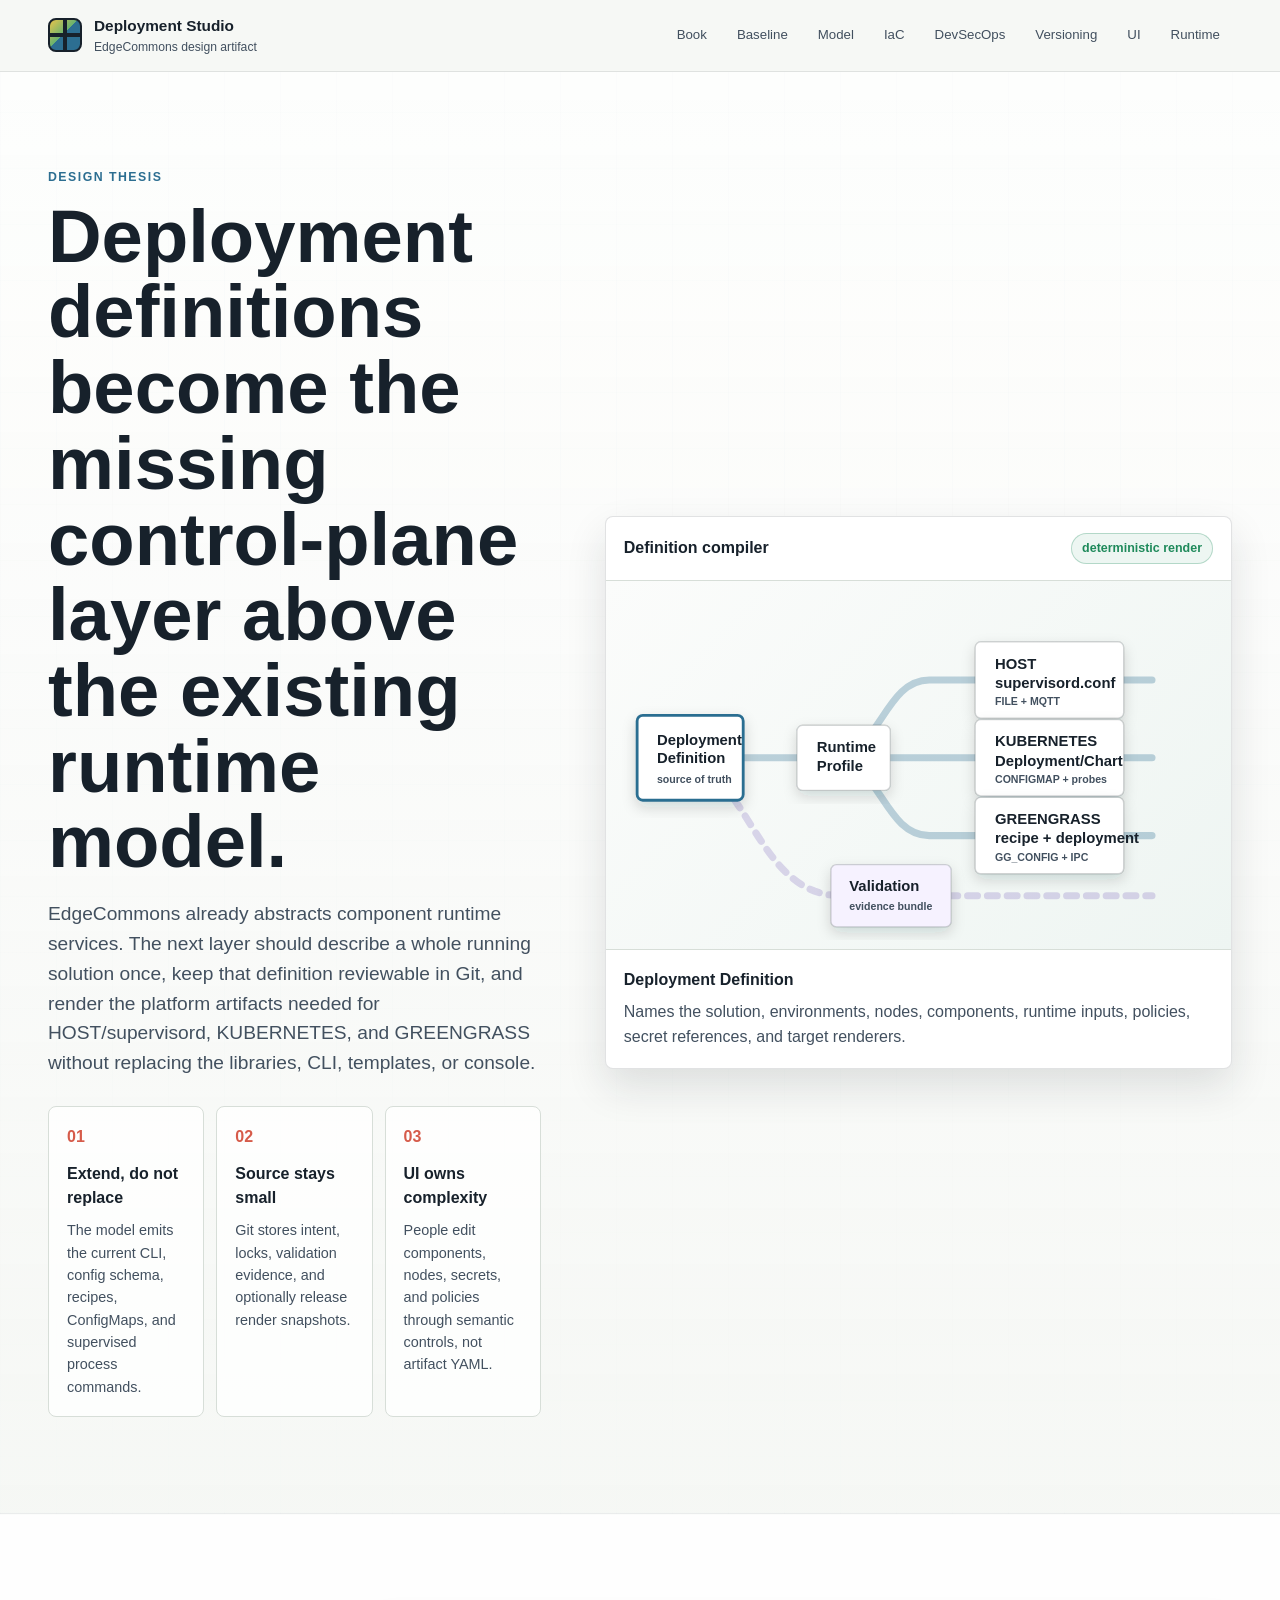
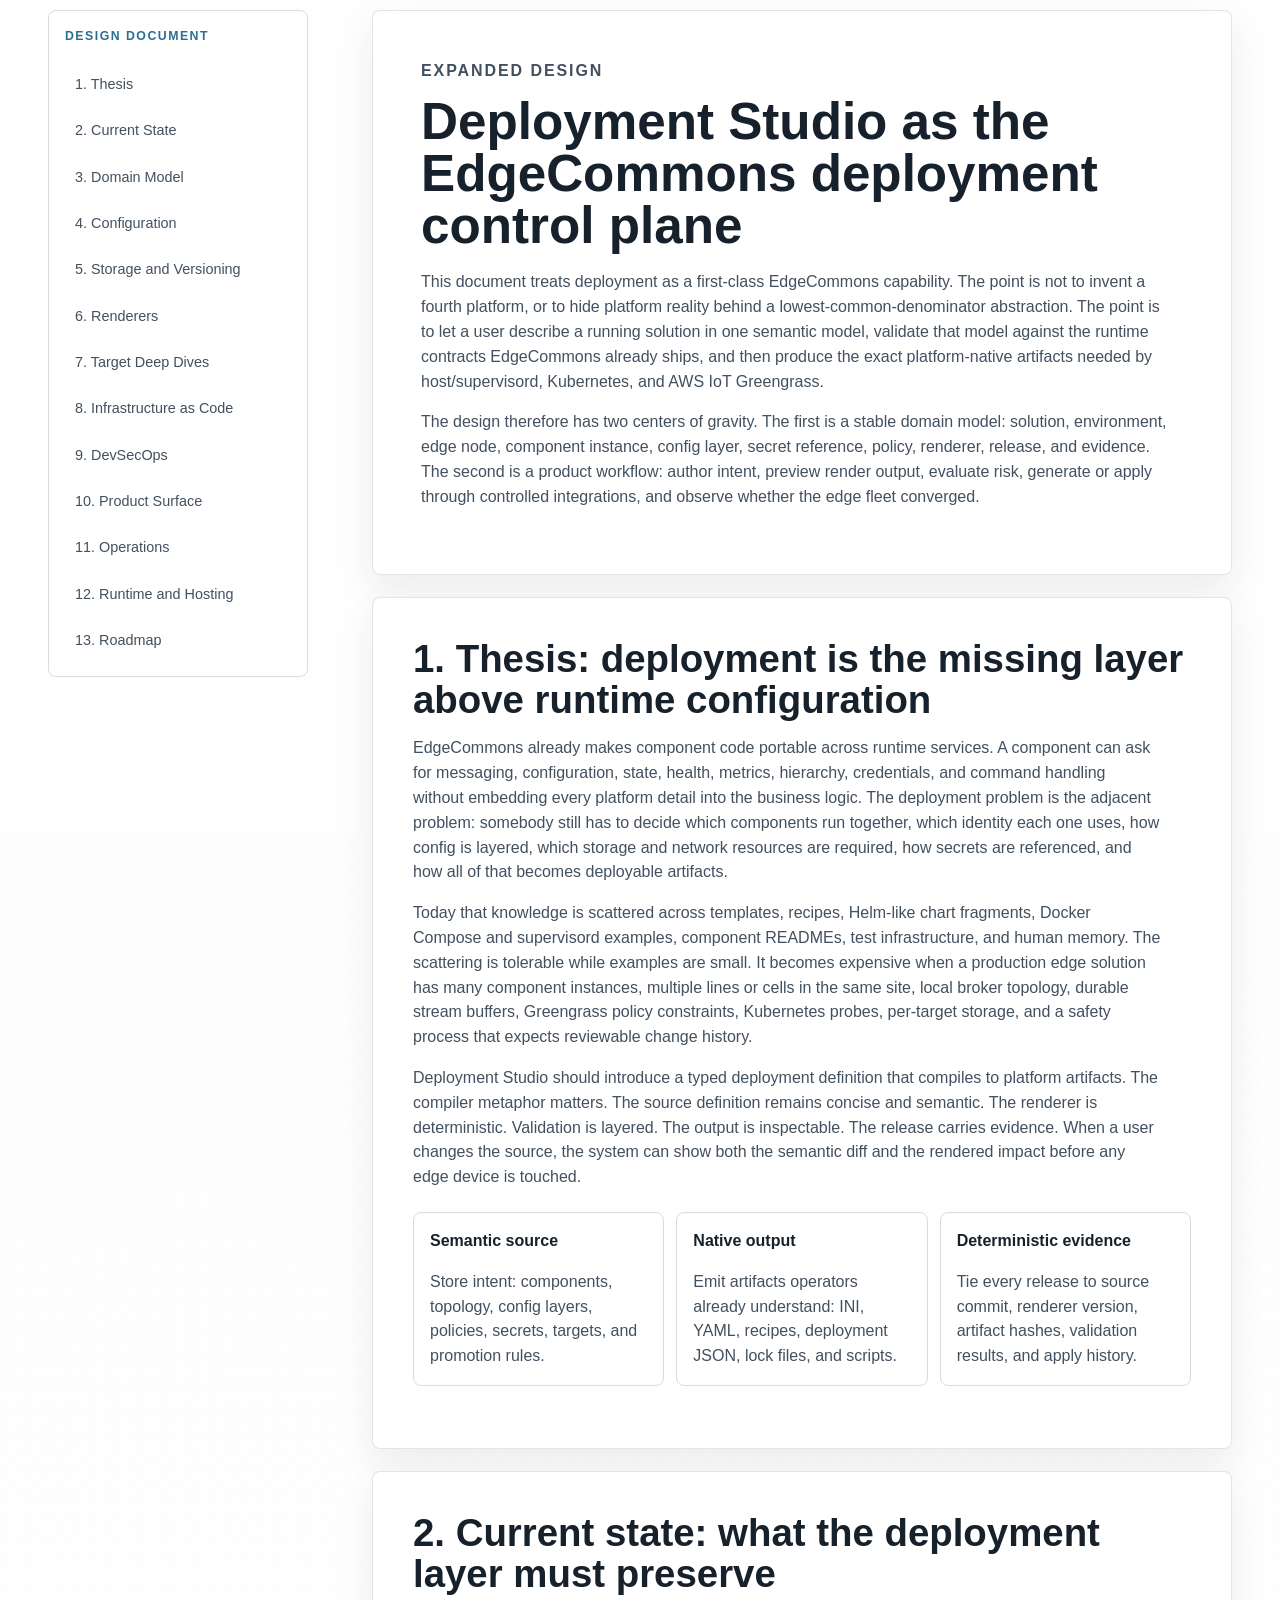
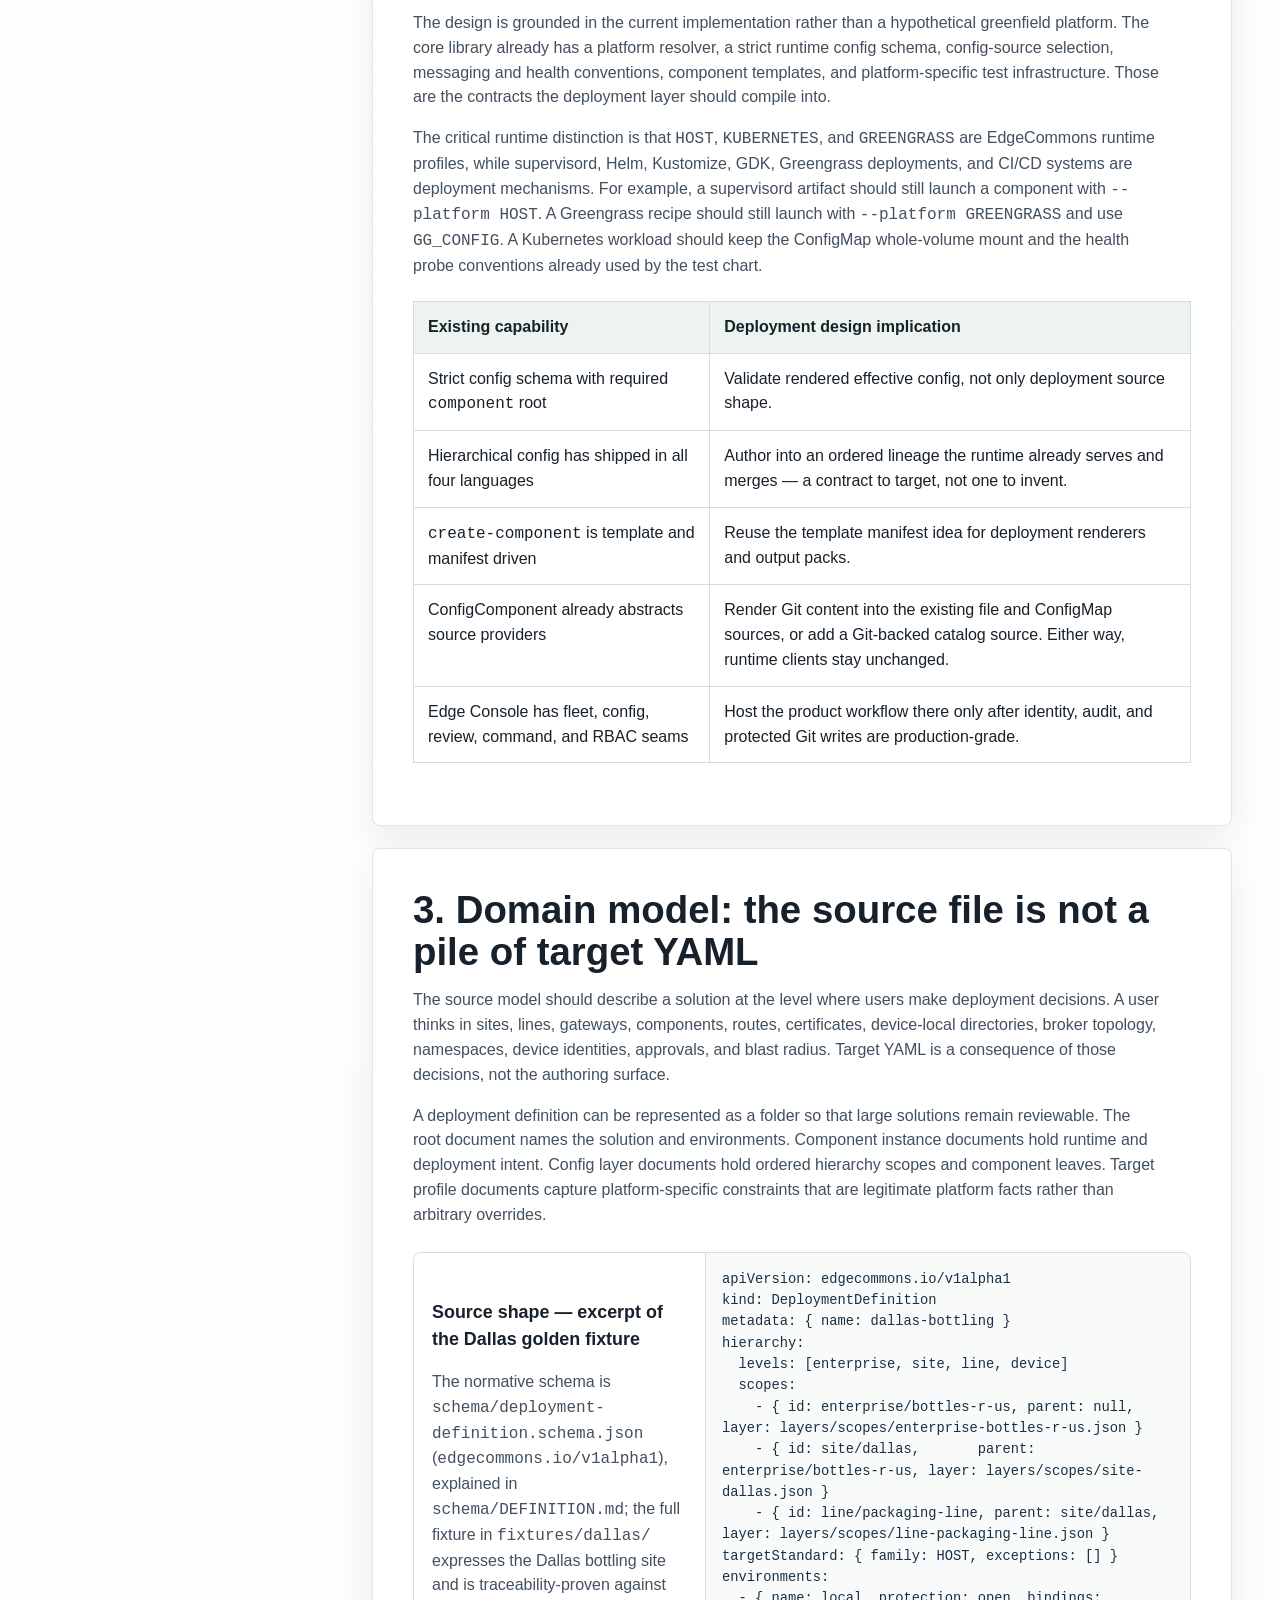
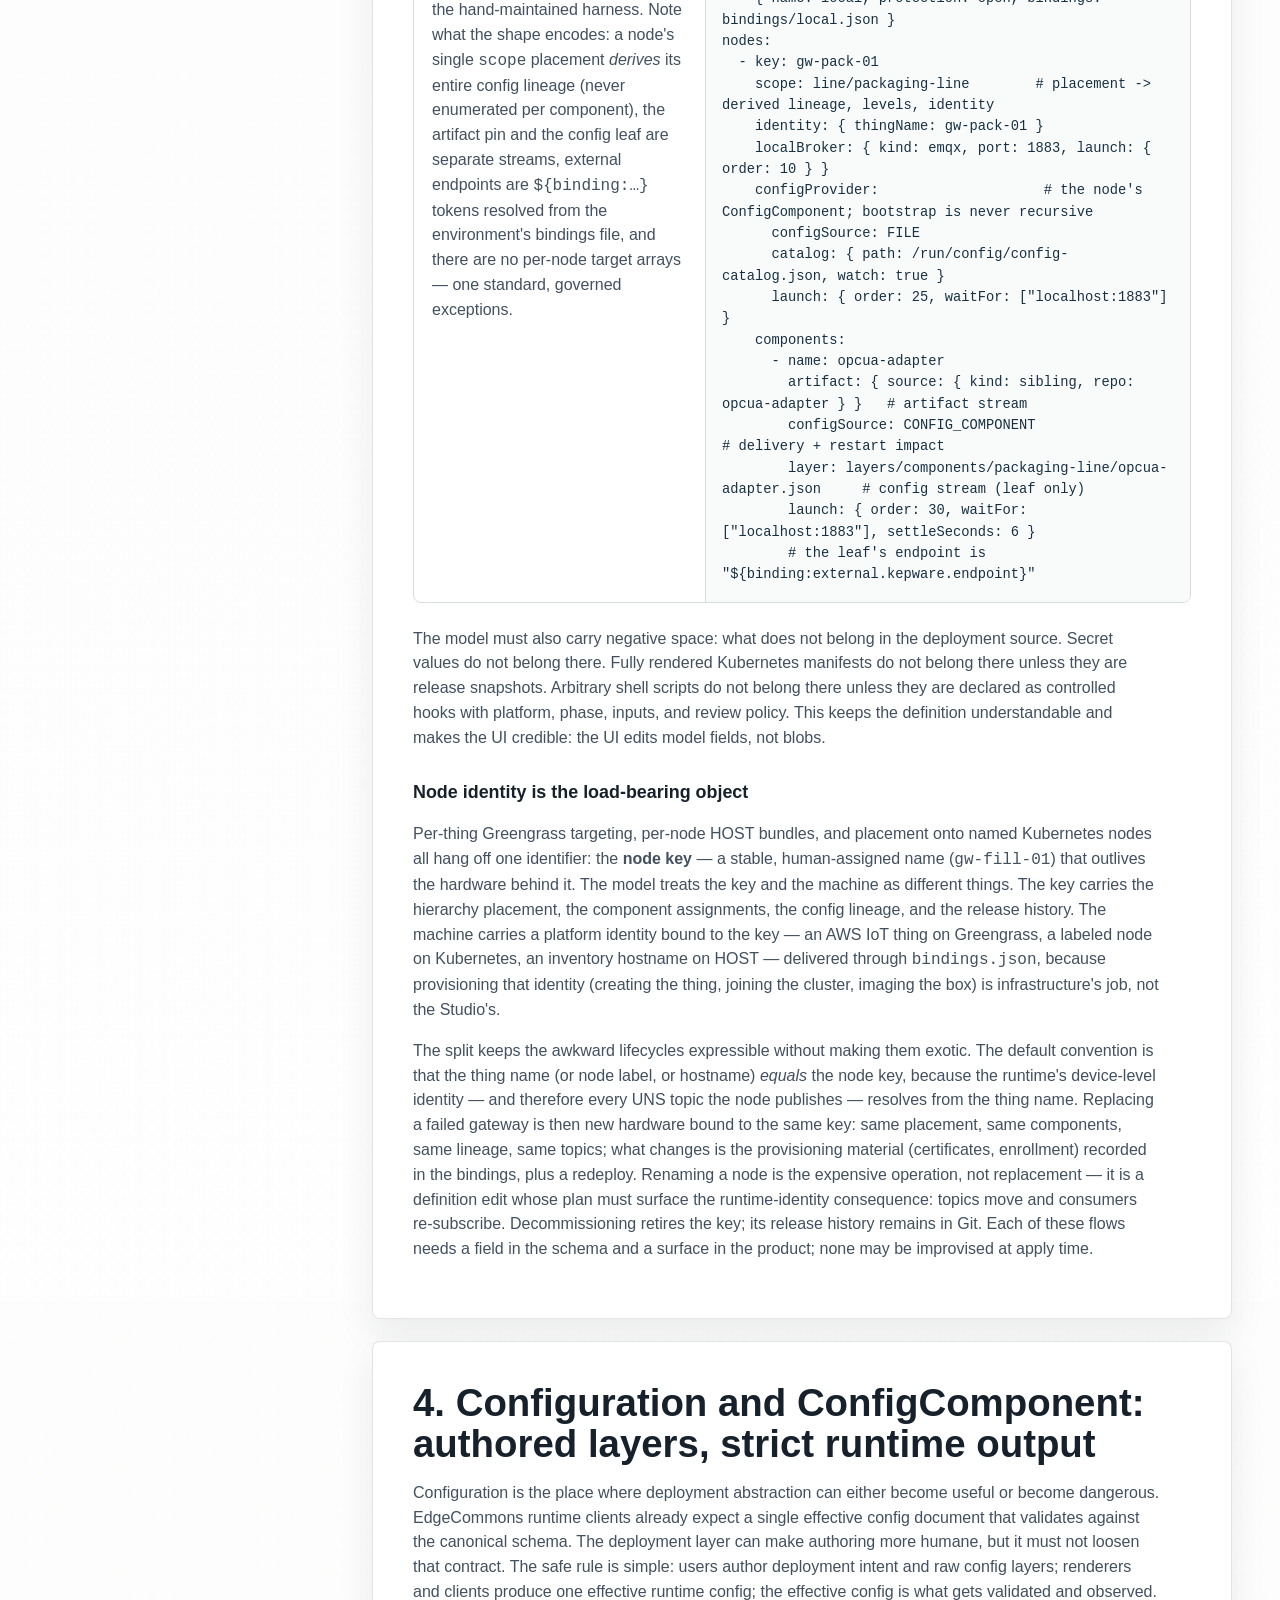
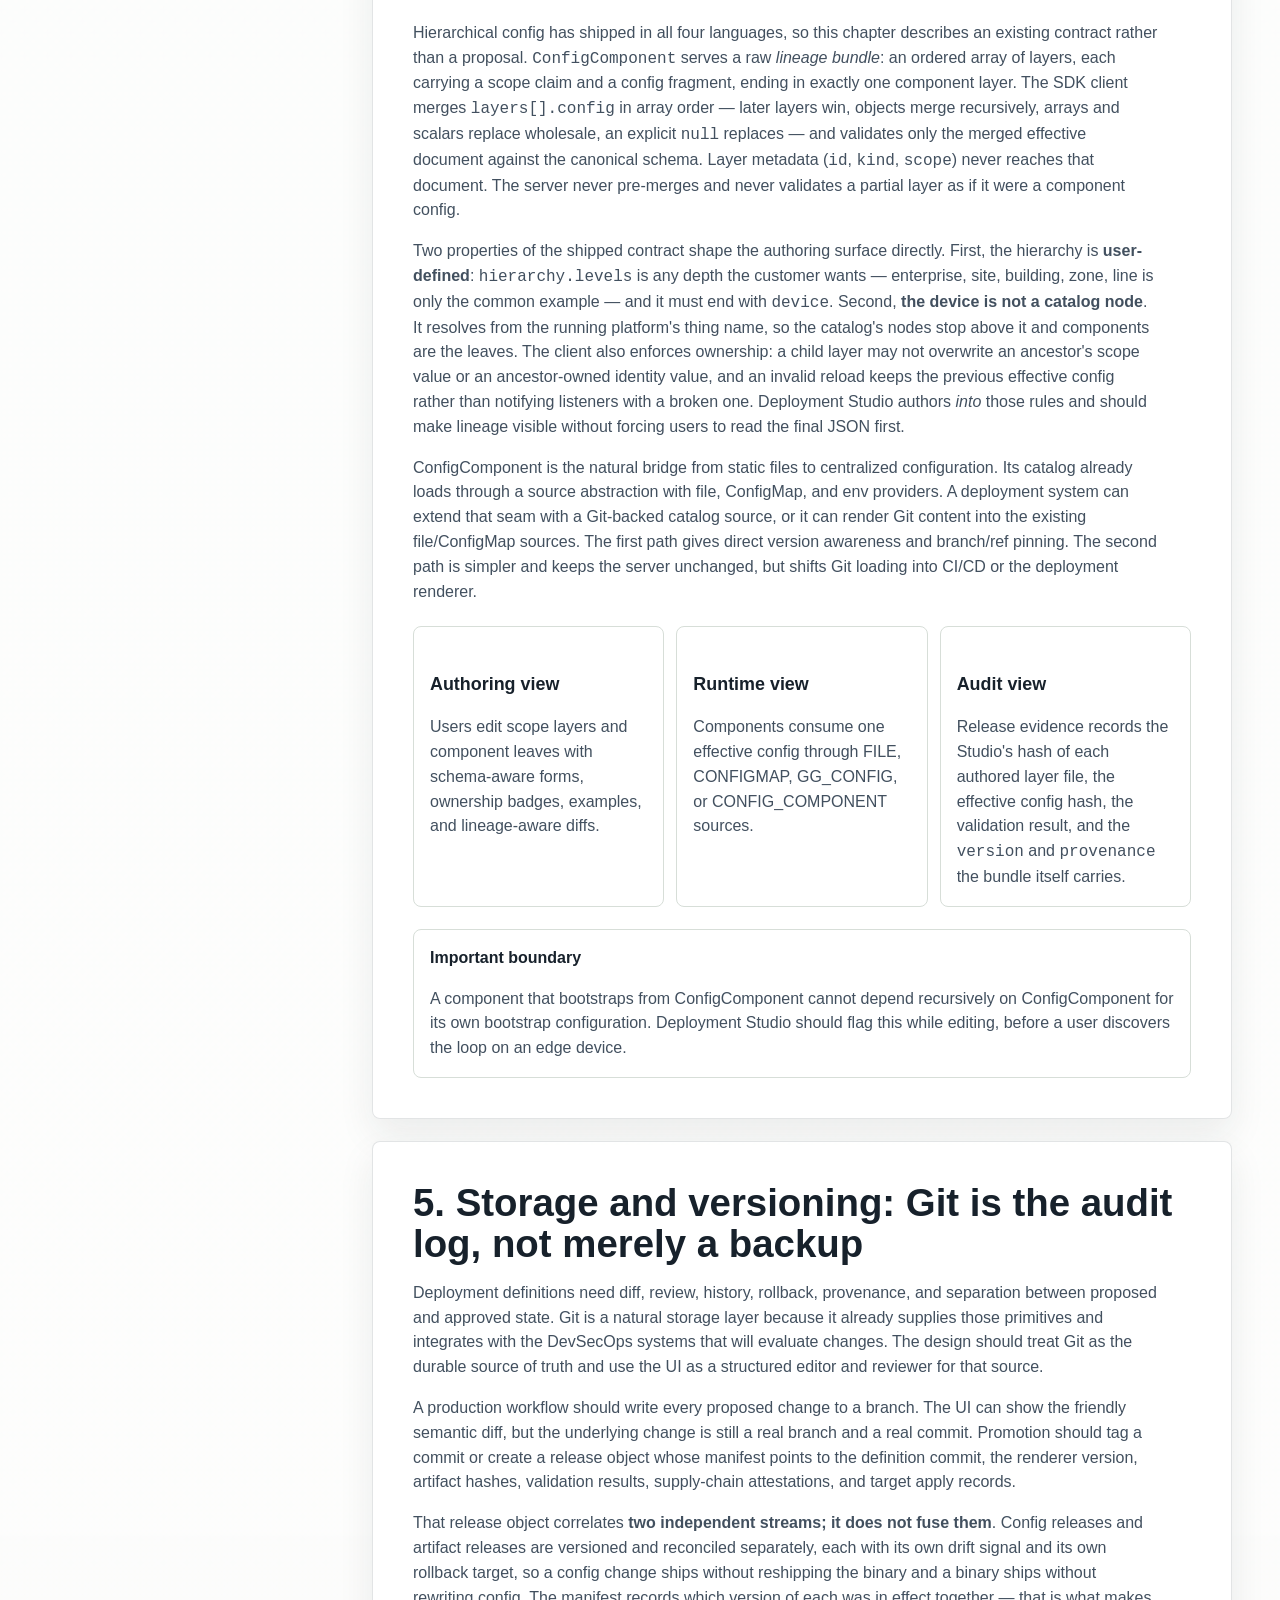
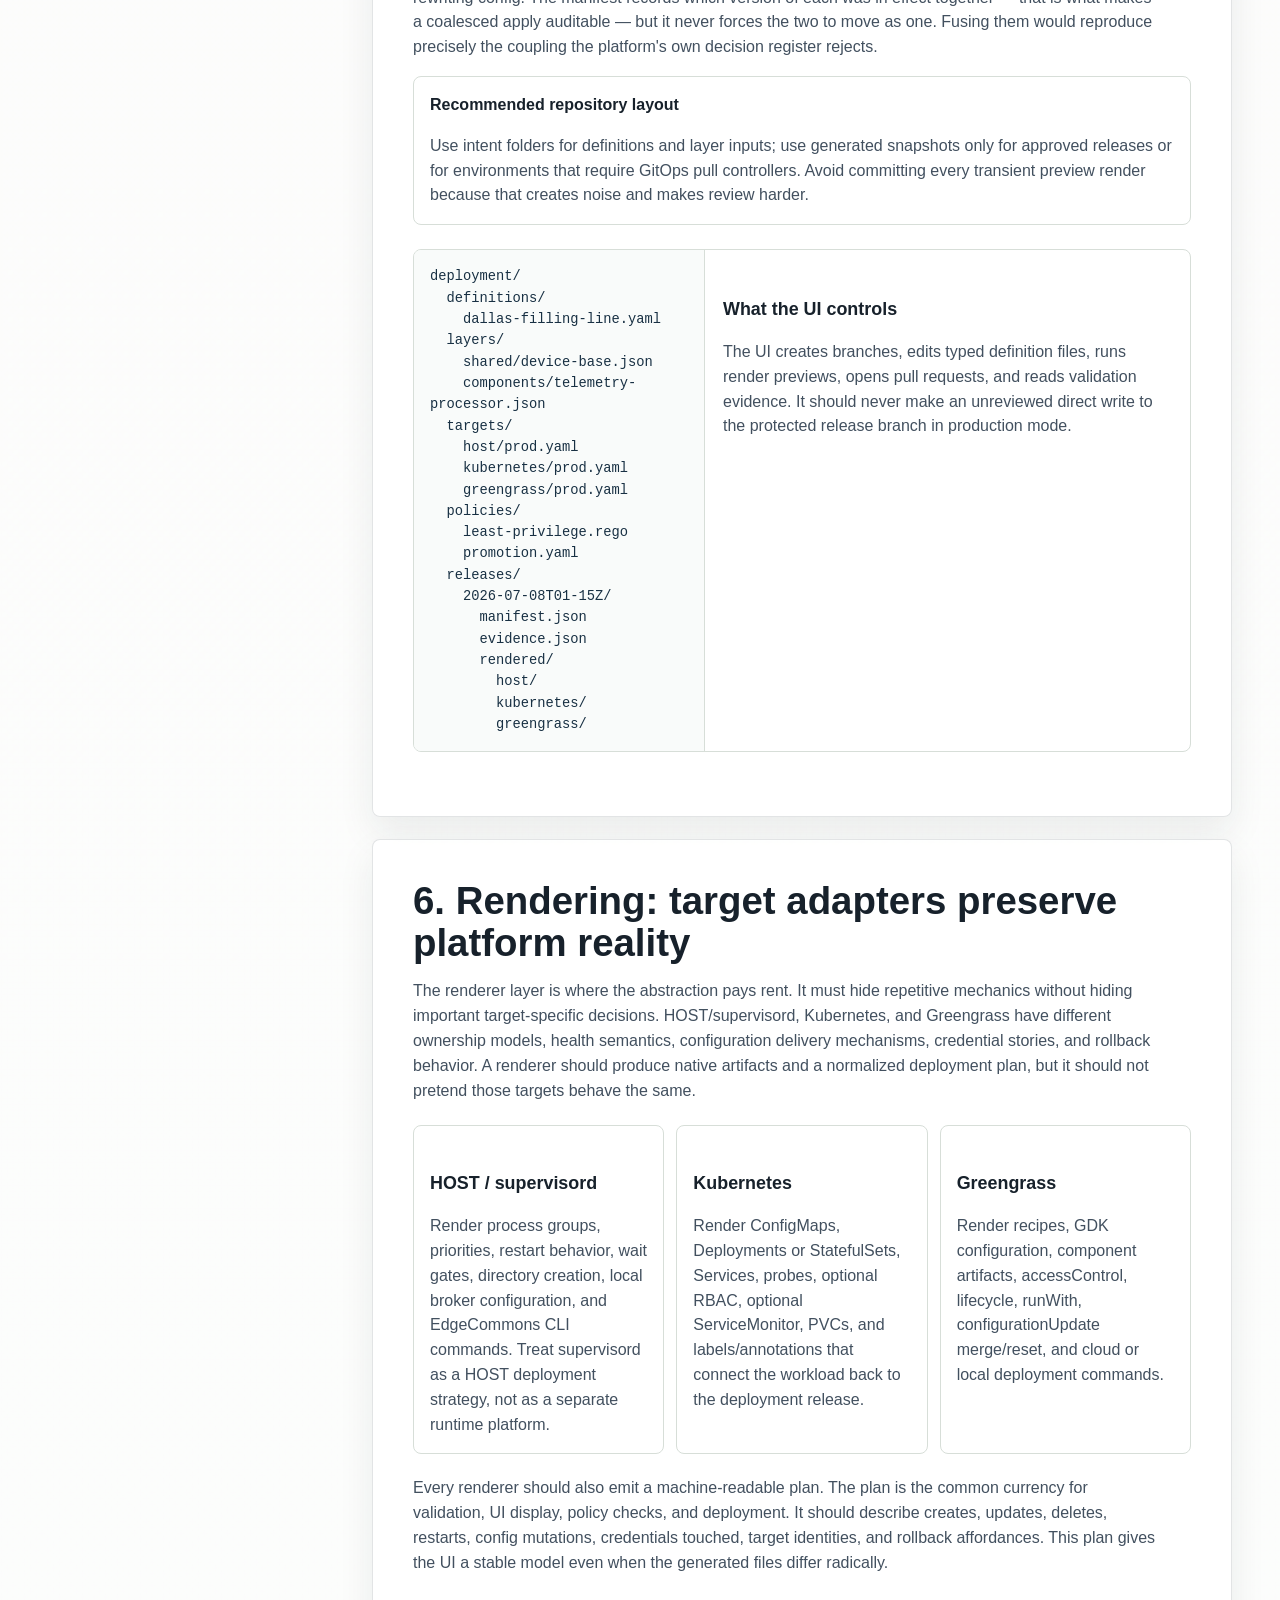
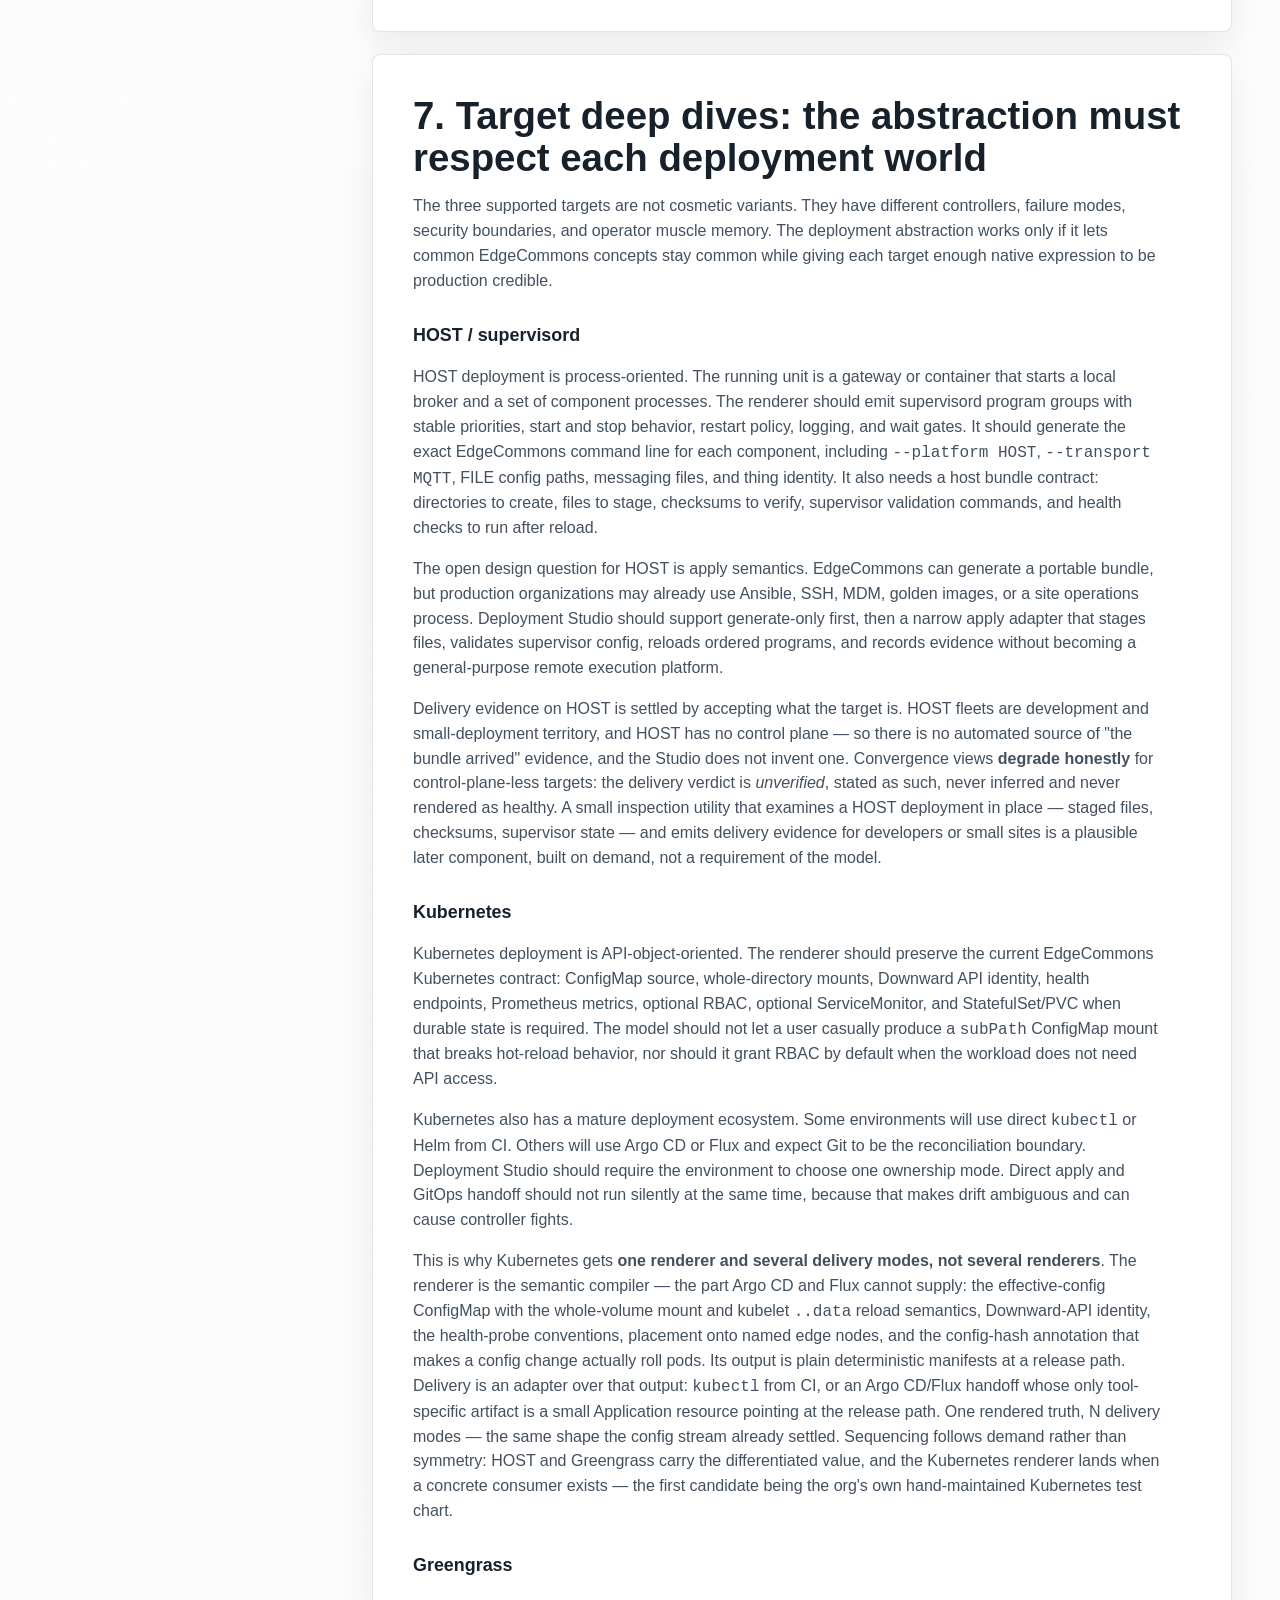
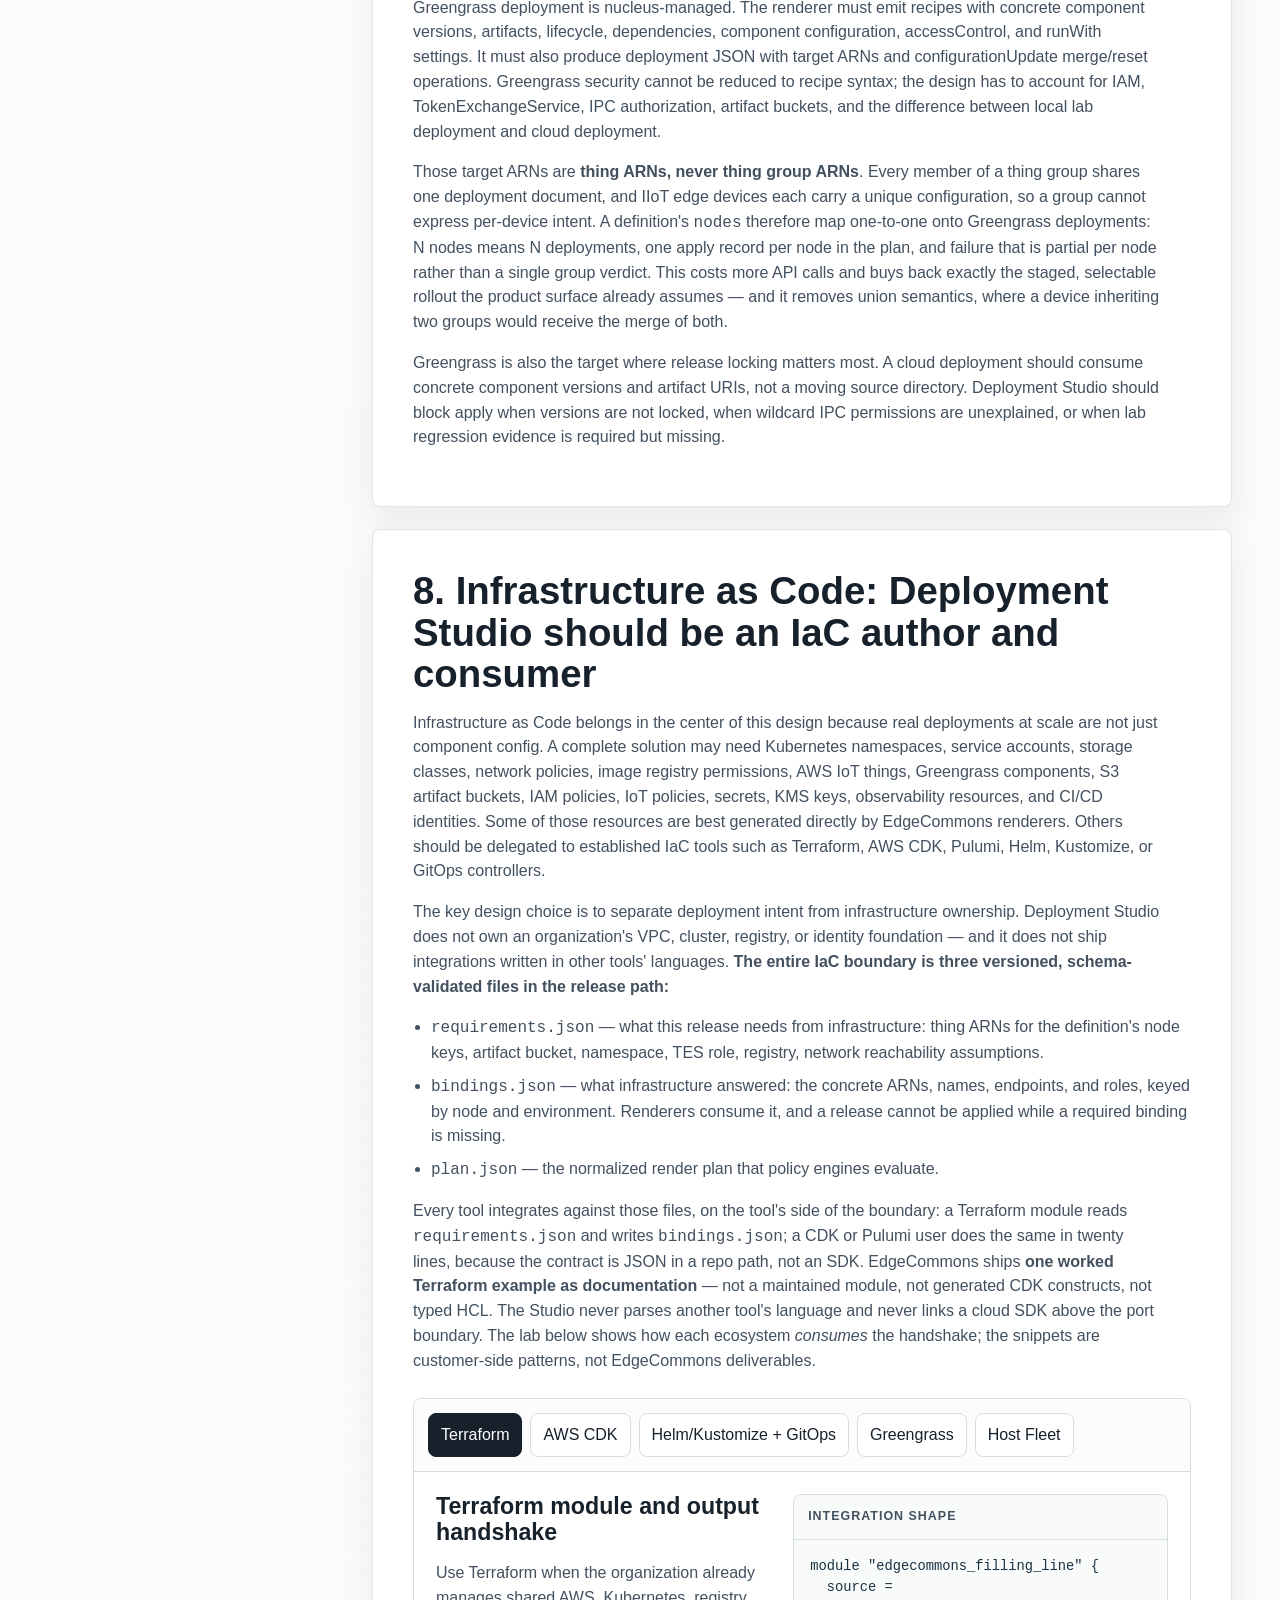
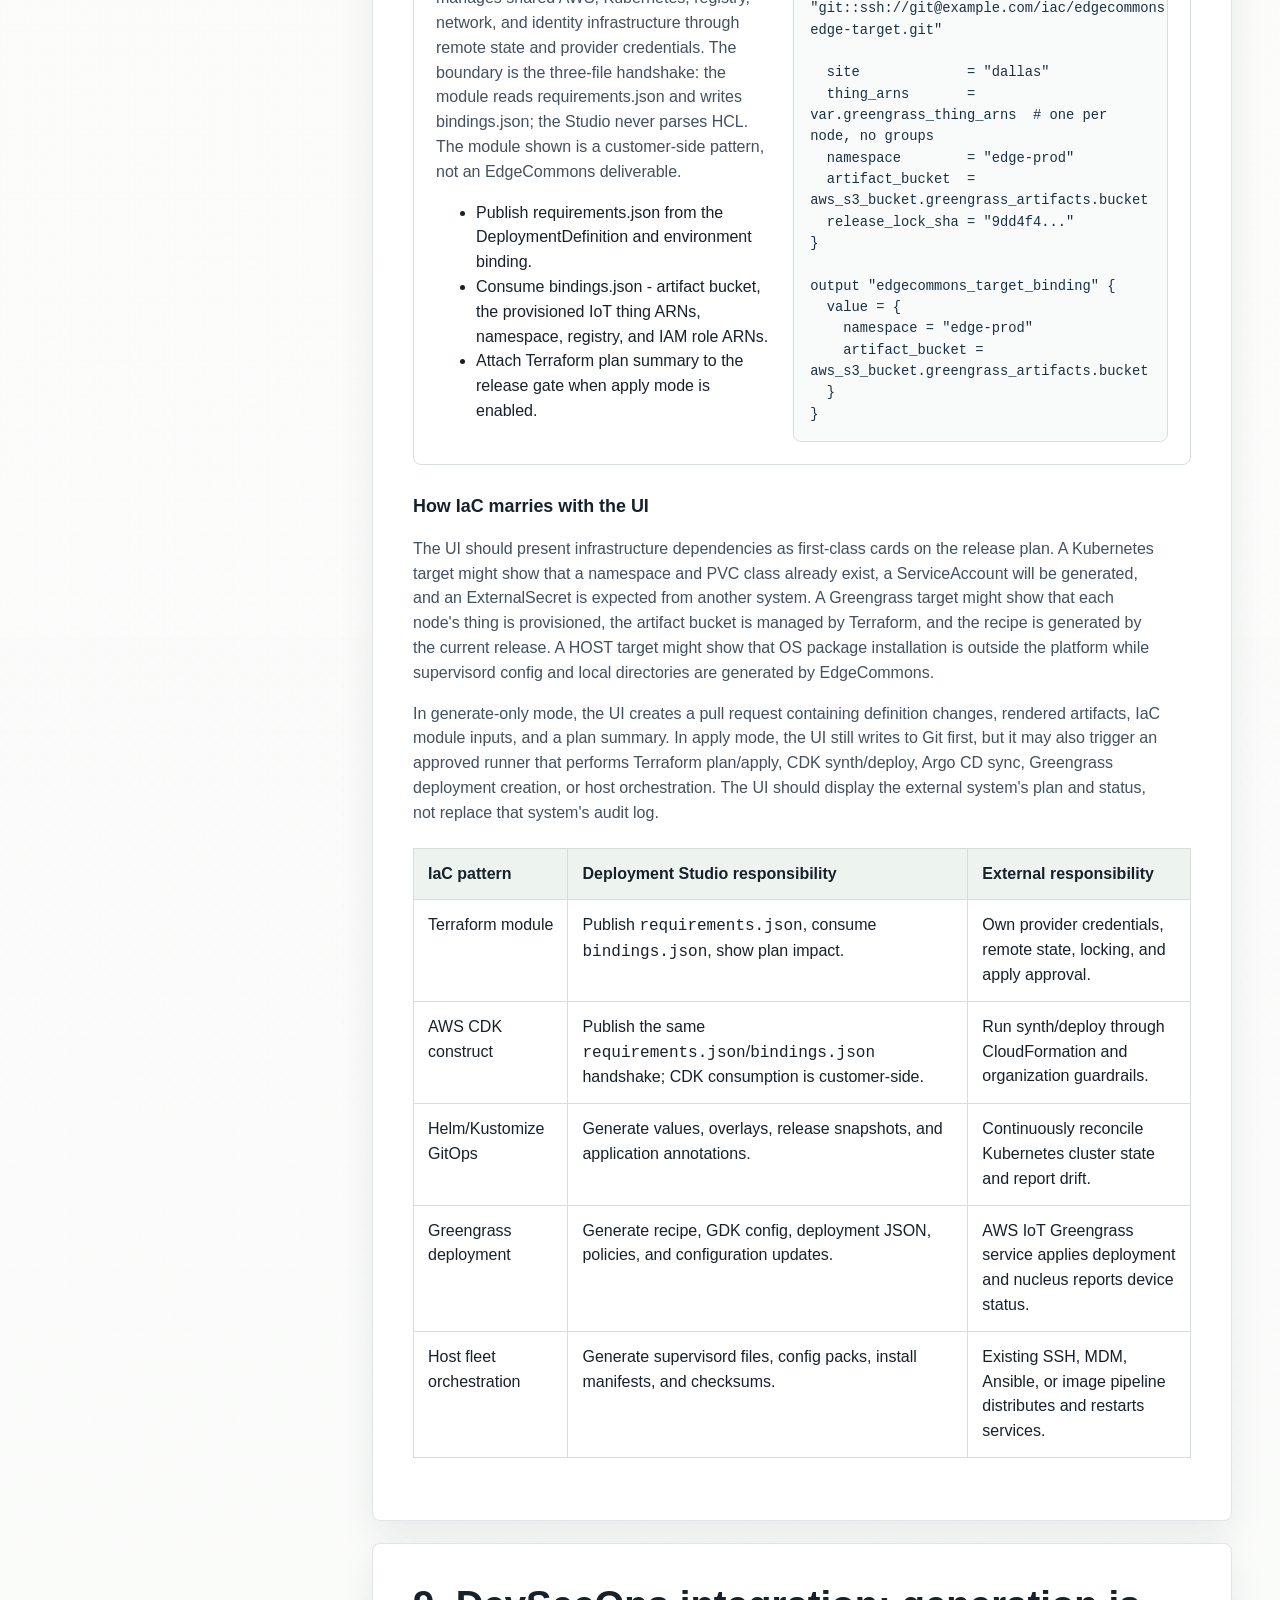
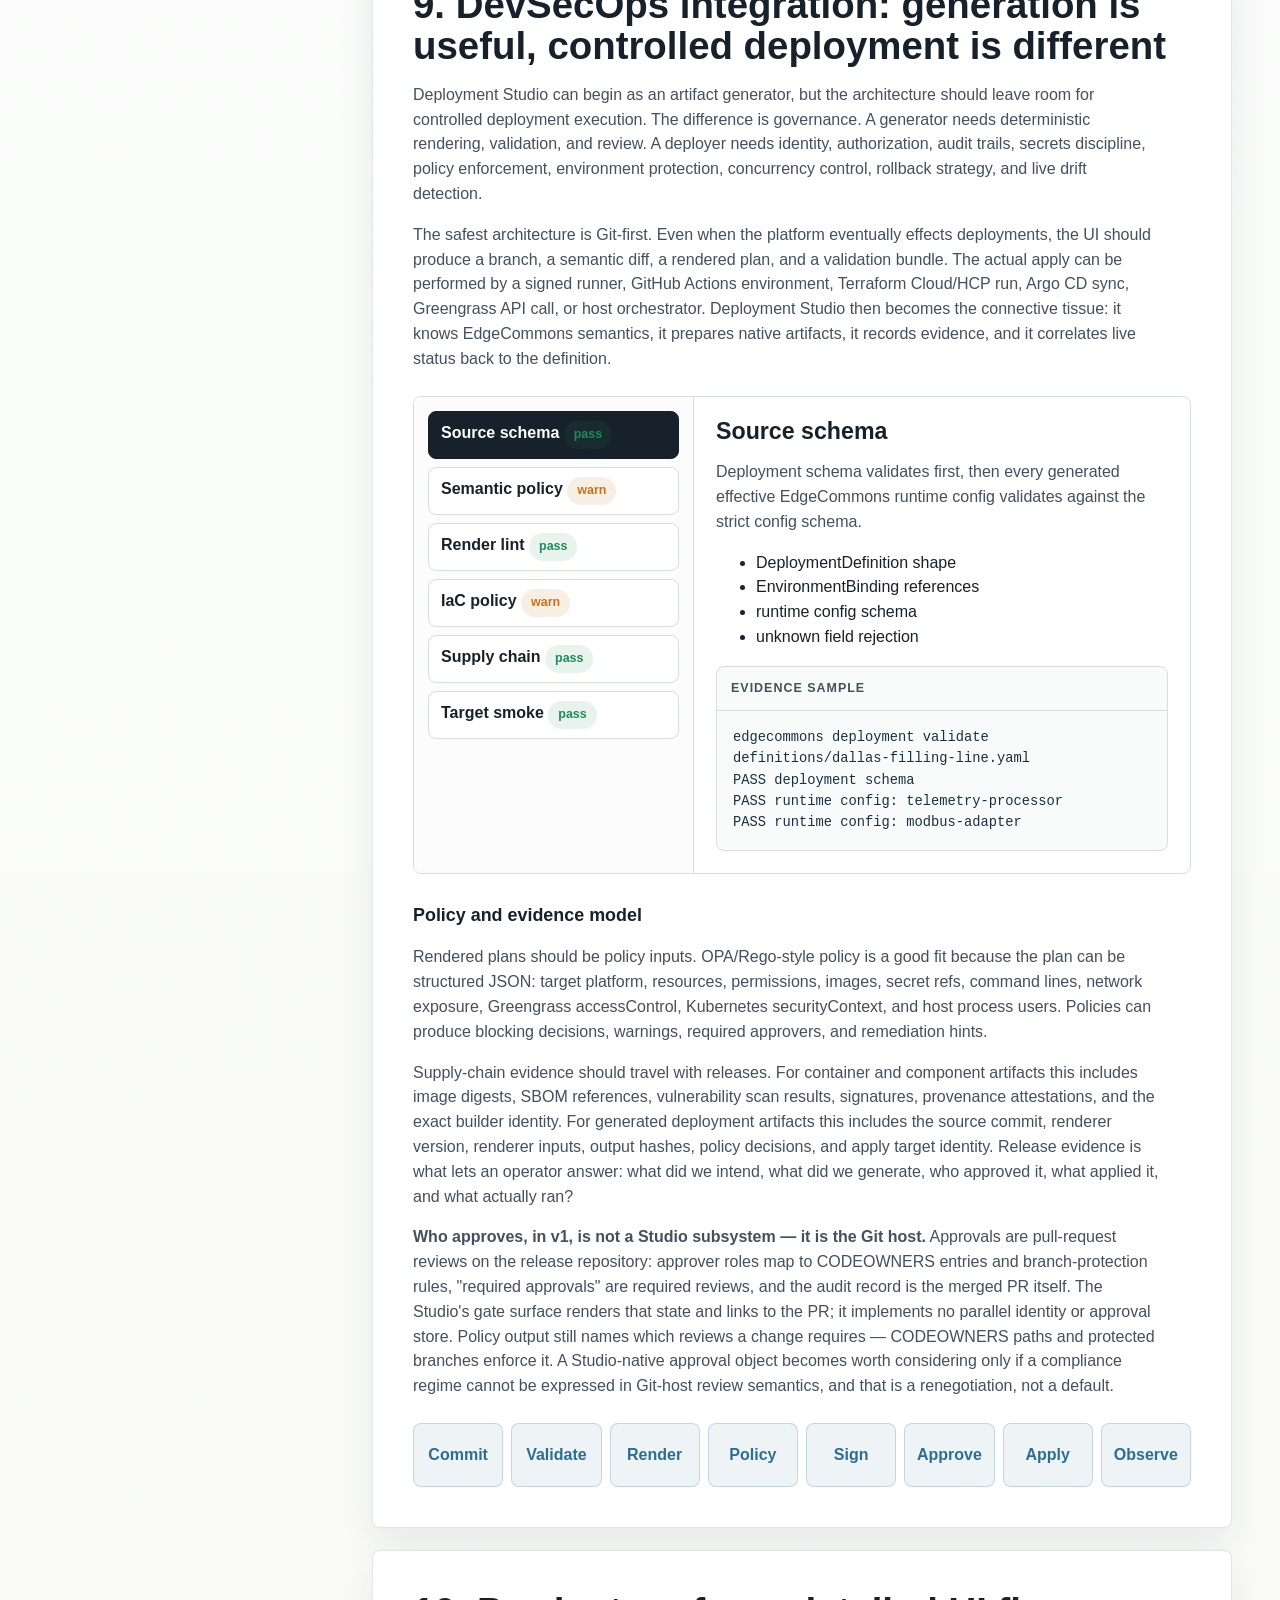
==== commit a63c19c8: "Step 1: pin the definition language against the Dallas golden fixture Adds the real deployment-defin" ====
--- a/design/index.html
+++ b/design/index.html
@@ -266,38 +266,46 @@
               </p>
               <div class="schema-example">
                 <div>
-                  <h4>Illustrative source shape</h4>
+                  <h4>Source shape — excerpt of the Dallas golden fixture</h4>
                   <p>
-                    This is intentionally smaller than the rendered output. It names the desired running system, pins
-                    component artifacts, references config lineage, and declares target policies.
+                    The normative schema is <code>schema/deployment-definition.schema.json</code>
+                    (<code>edgecommons.io/v1alpha1</code>), explained in <code>schema/DEFINITION.md</code>; the full
+                    fixture in <code>fixtures/dallas/</code> expresses the Dallas bottling site and is traceability-proven
+                    against the hand-maintained harness. Note what the shape encodes: a node's single
+                    <code>scope</code> placement <em>derives</em> its entire config lineage (never enumerated per
+                    component), the artifact pin and the config leaf are separate streams, external endpoints are
+                    <code>${binding:&hellip;}</code> tokens resolved from the environment's bindings file, and there
+                    are no per-node target arrays — one standard, governed exceptions.
                   </p>
                 </div>
-                <pre>{
-  "apiVersion": "edgecommons.io/v1alpha1",
-  "kind": "DeploymentDefinition",
-  "metadata": { "name": "dallas-filling-line", "owner": "manufacturing-platform" },
-  "environments": ["lab", "prod"],
-  "nodes": [
-    {
-      "id": "gw-fill-01",
-      "targets": ["HOST", "GREENGRASS"],
-      "components": [
-        {
-          "name": "telemetry-processor",
-          "artifact": { "version": "1.4.2", "digest": "sha256:..." },
-          "configLineage": [
-            { "scope": "enterprise/acme", "ref": "layers/enterprise/acme.json" },
-            { "scope": "site/dallas", "ref": "layers/sites/dallas.json" },
-            { "scope": "line/filling-line-7", "ref": "layers/lines/filling-line-7.json" },
-            { "scope": "component/telemetry-processor", "ref": "layers/components/telemetry-processor.json" }
-          ],
-          "runtime": { "messaging": "local-mqtt", "state": "durable-stream" }
-        }
-      ]
-    }
-  ],
-  "policies": ["least-privilege", "rendered-artifacts-must-validate", "prod-requires-approval"]
-}</pre>
+                <pre>apiVersion: edgecommons.io/v1alpha1
+kind: DeploymentDefinition
+metadata: { name: dallas-bottling }
+hierarchy:
+  levels: [enterprise, site, line, device]
+  scopes:
+    - { id: enterprise/bottles-r-us, parent: null,   layer: layers/scopes/enterprise-bottles-r-us.json }
+    - { id: site/dallas,       parent: enterprise/bottles-r-us, layer: layers/scopes/site-dallas.json }
+    - { id: line/packaging-line, parent: site/dallas, layer: layers/scopes/line-packaging-line.json }
+targetStandard: { family: HOST, exceptions: [] }
+environments:
+  - { name: local, protection: open, bindings: bindings/local.json }
+nodes:
+  - key: gw-pack-01
+    scope: line/packaging-line        # placement -> derived lineage, levels, identity
+    identity: { thingName: gw-pack-01 }
+    localBroker: { kind: emqx, port: 1883, launch: { order: 10 } }
+    configProvider:                    # the node's ConfigComponent; bootstrap is never recursive
+      configSource: FILE
+      catalog: { path: /run/config/config-catalog.json, watch: true }
+      launch: { order: 25, waitFor: ["localhost:1883"] }
+    components:
+      - name: opcua-adapter
+        artifact: { source: { kind: sibling, repo: opcua-adapter } }   # artifact stream
+        configSource: CONFIG_COMPONENT                                 # delivery + restart impact
+        layer: layers/components/packaging-line/opcua-adapter.json     # config stream (leaf only)
+        launch: { order: 30, waitFor: ["localhost:1883"], settleSeconds: 6 }
+        # the leaf's endpoint is "${binding:external.kepware.endpoint}"</pre>
               </div>
               <p>
                 The model must also carry negative space: what does not belong in the deployment source. Secret values
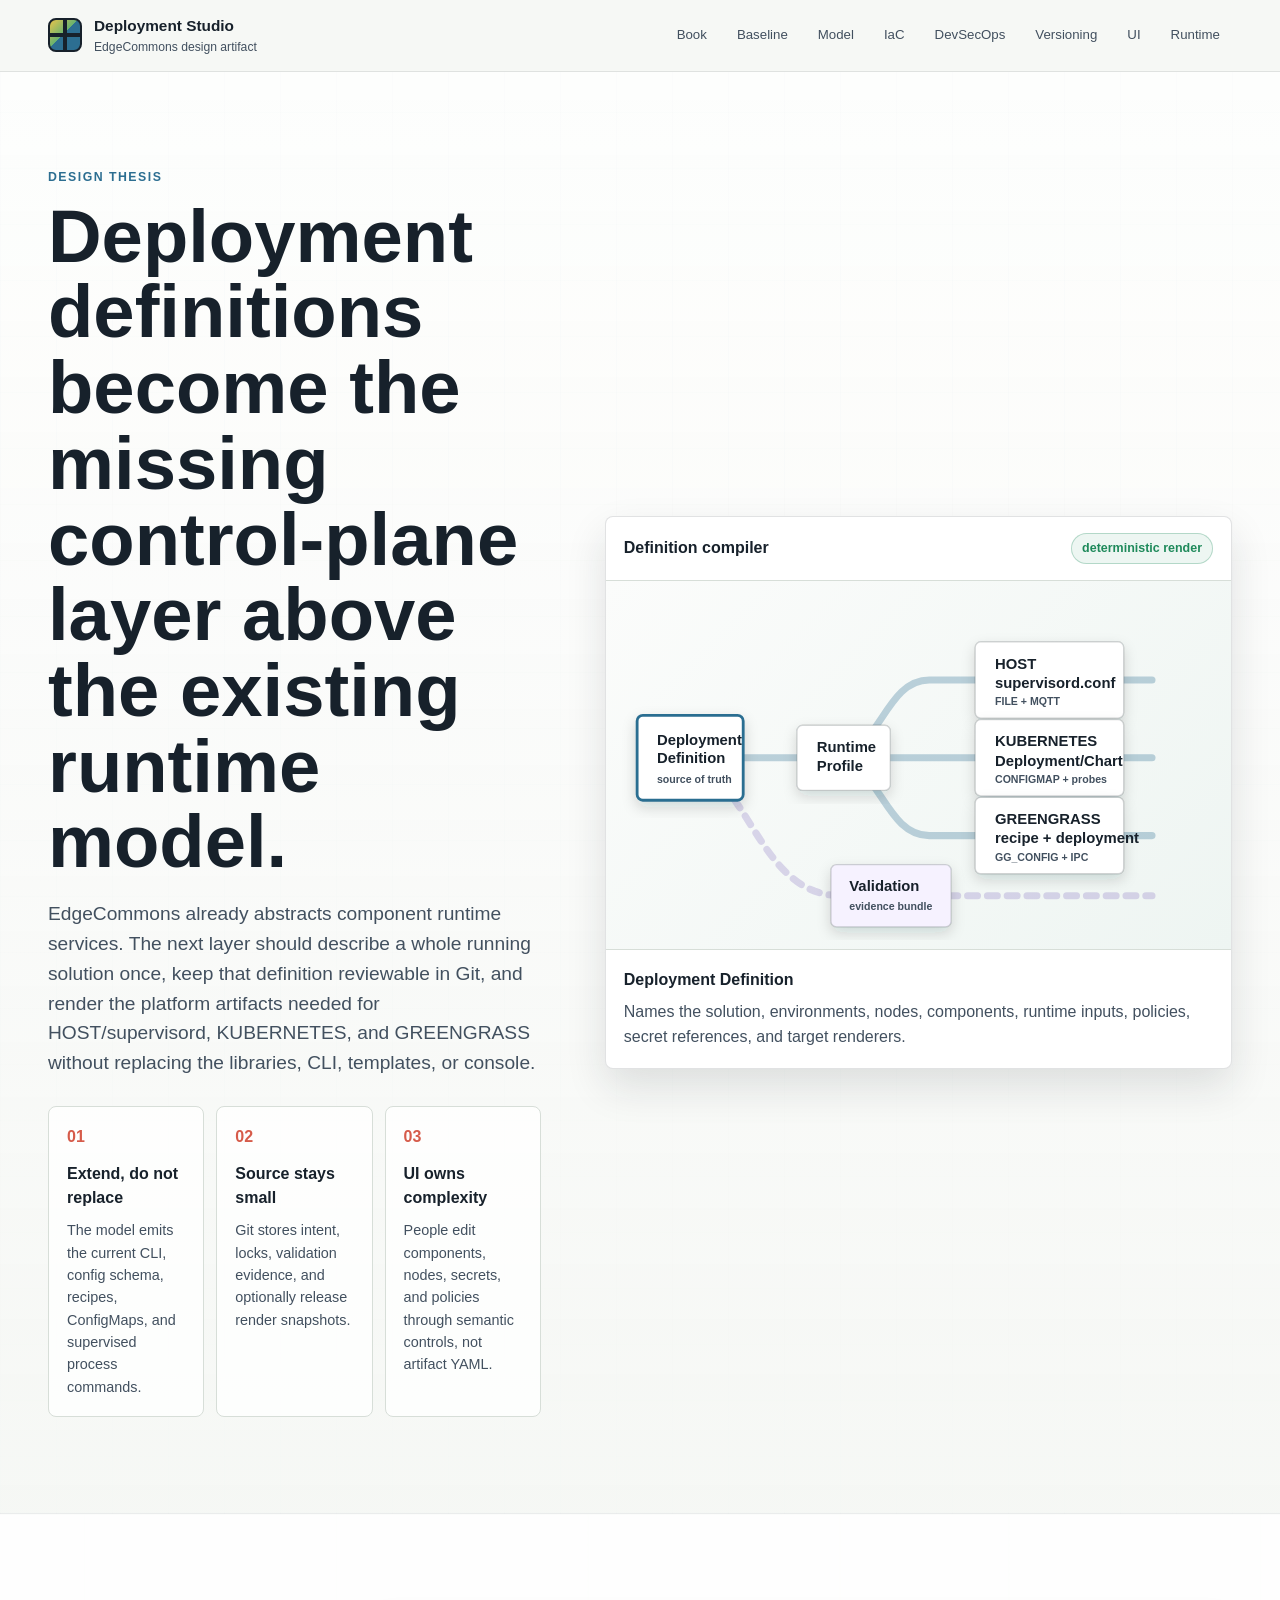
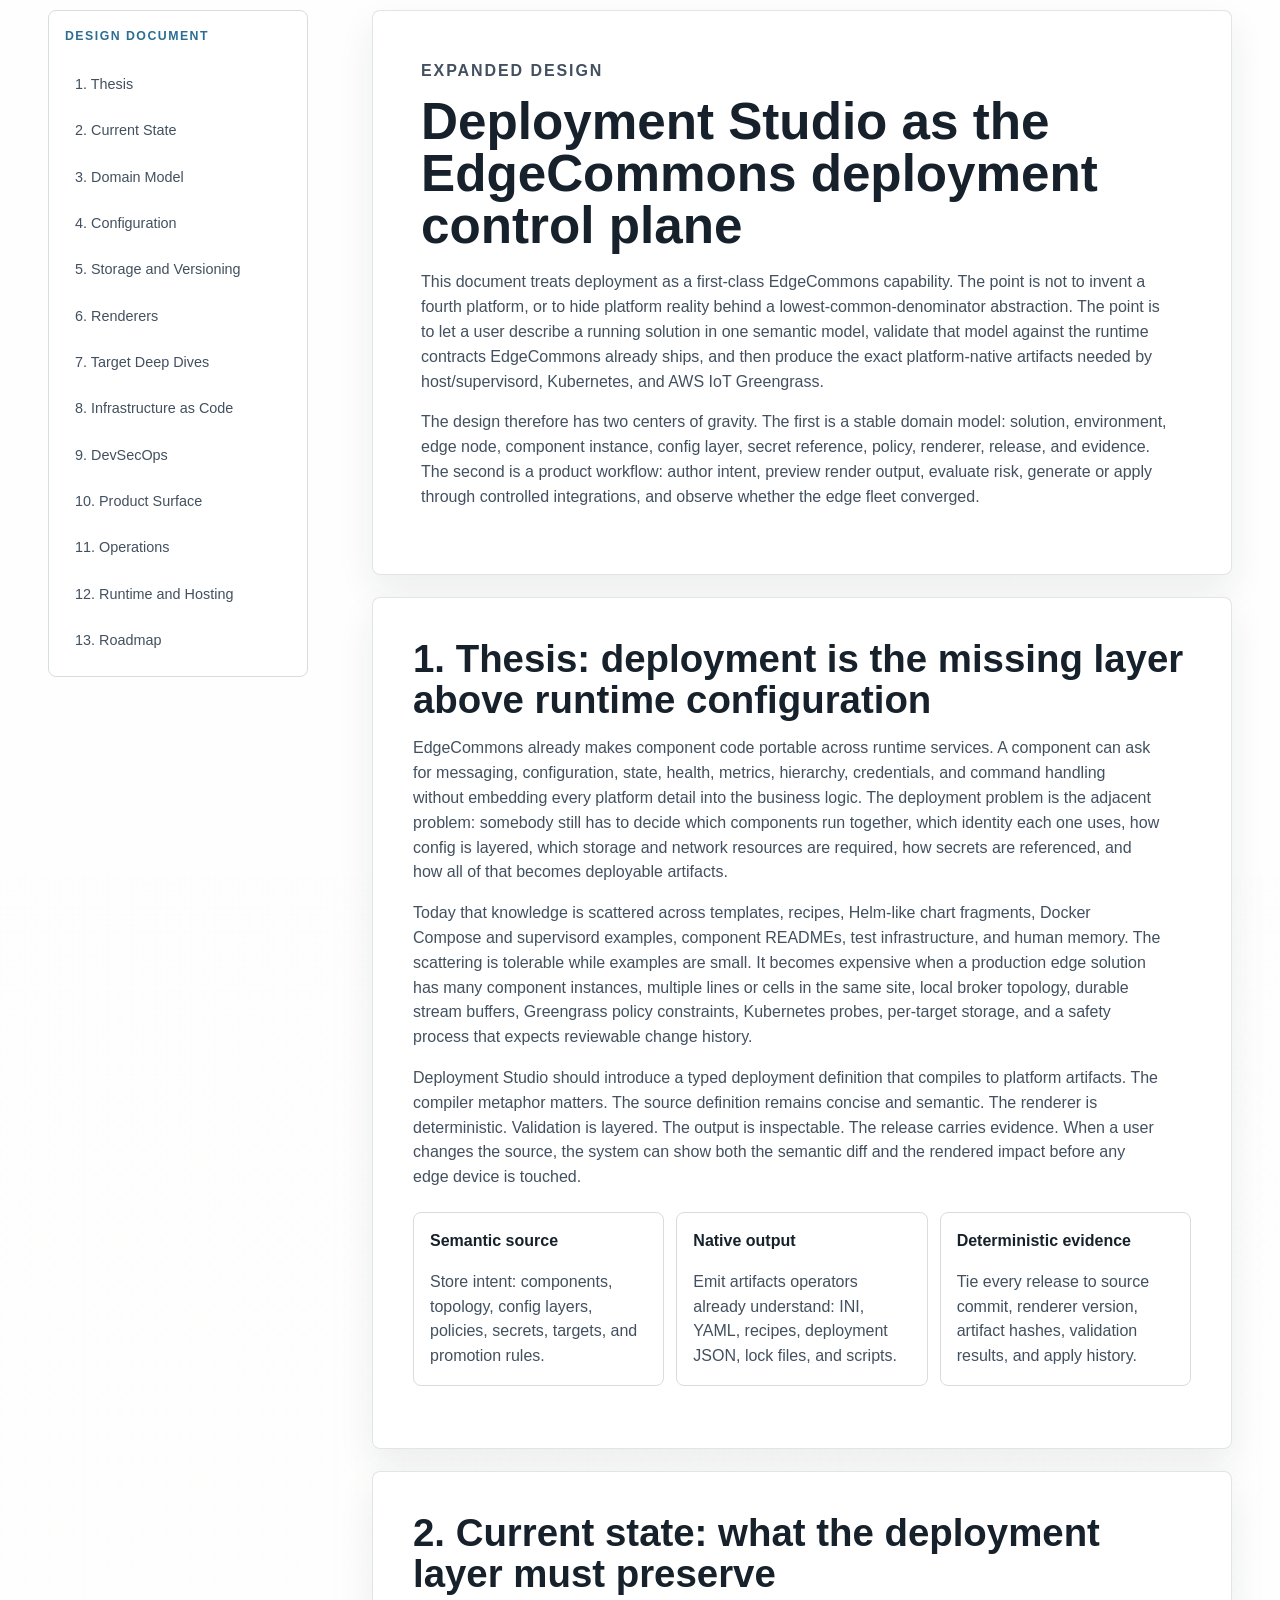
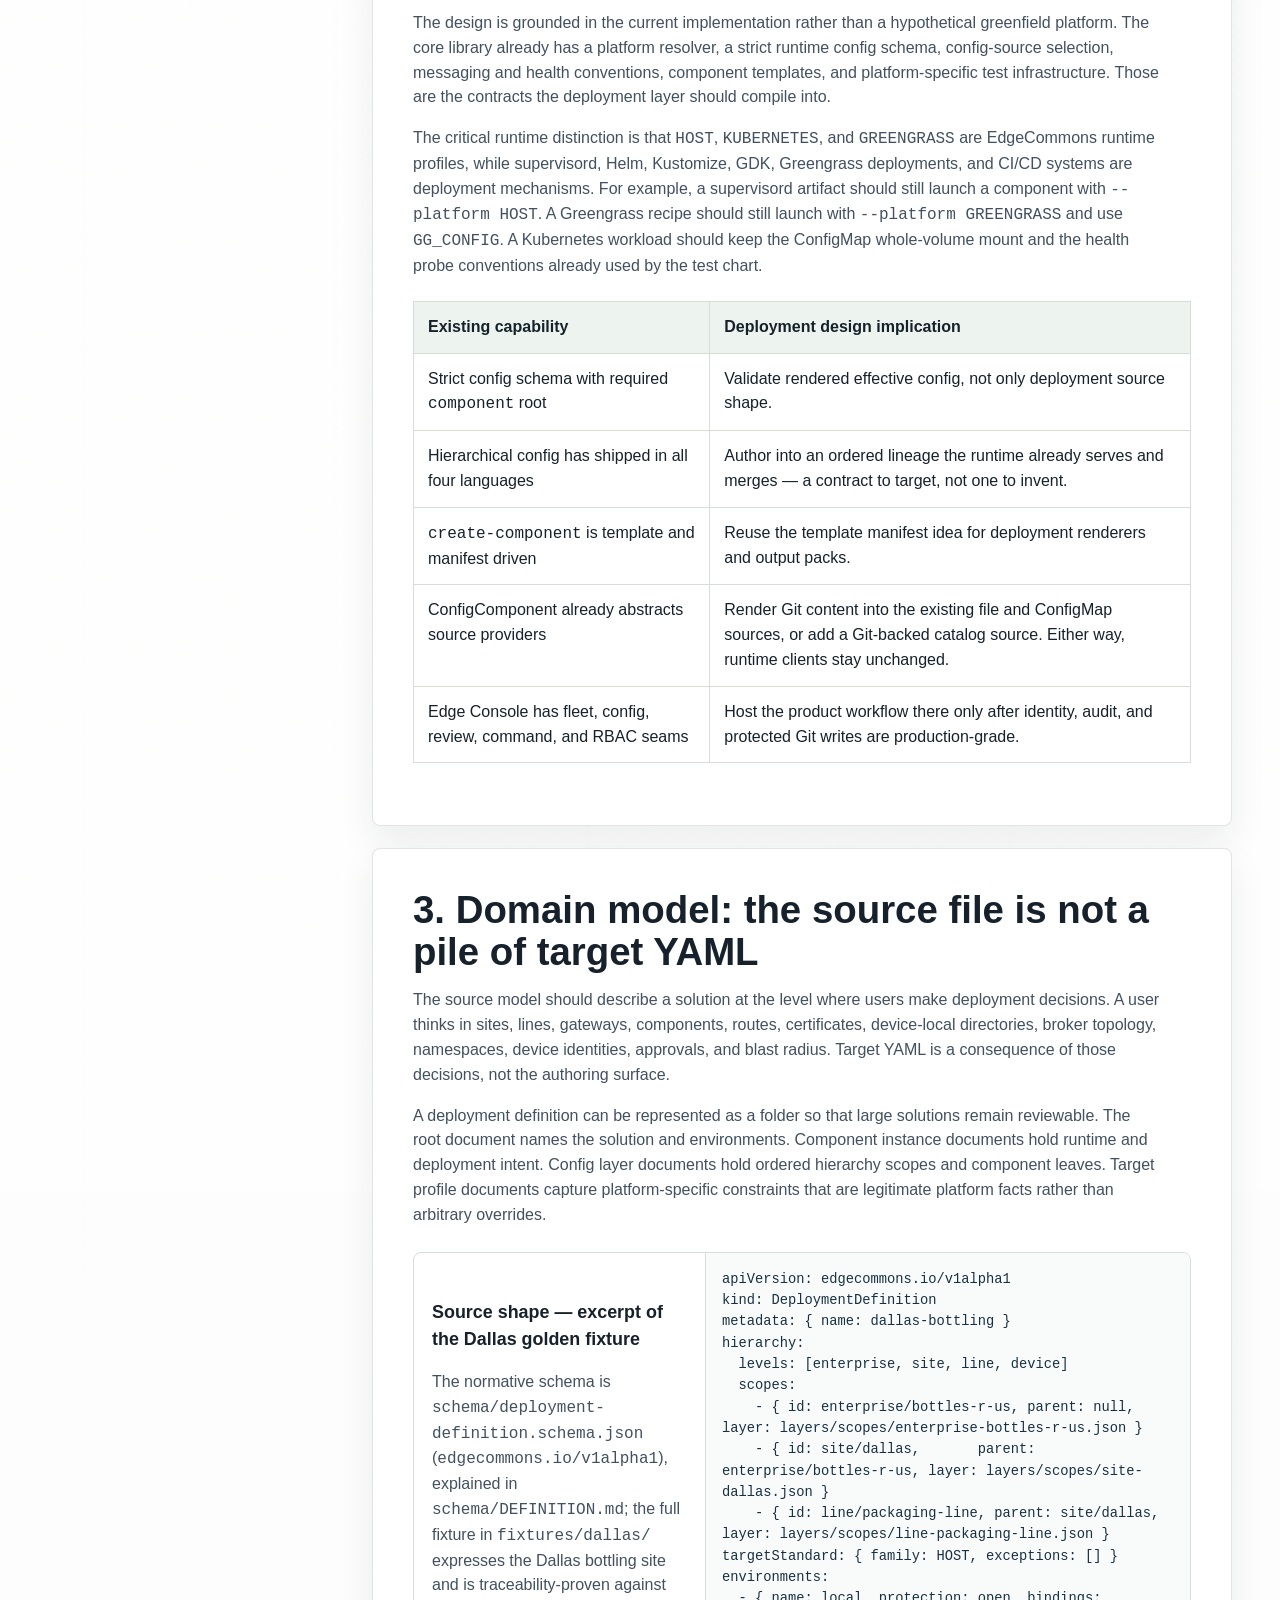
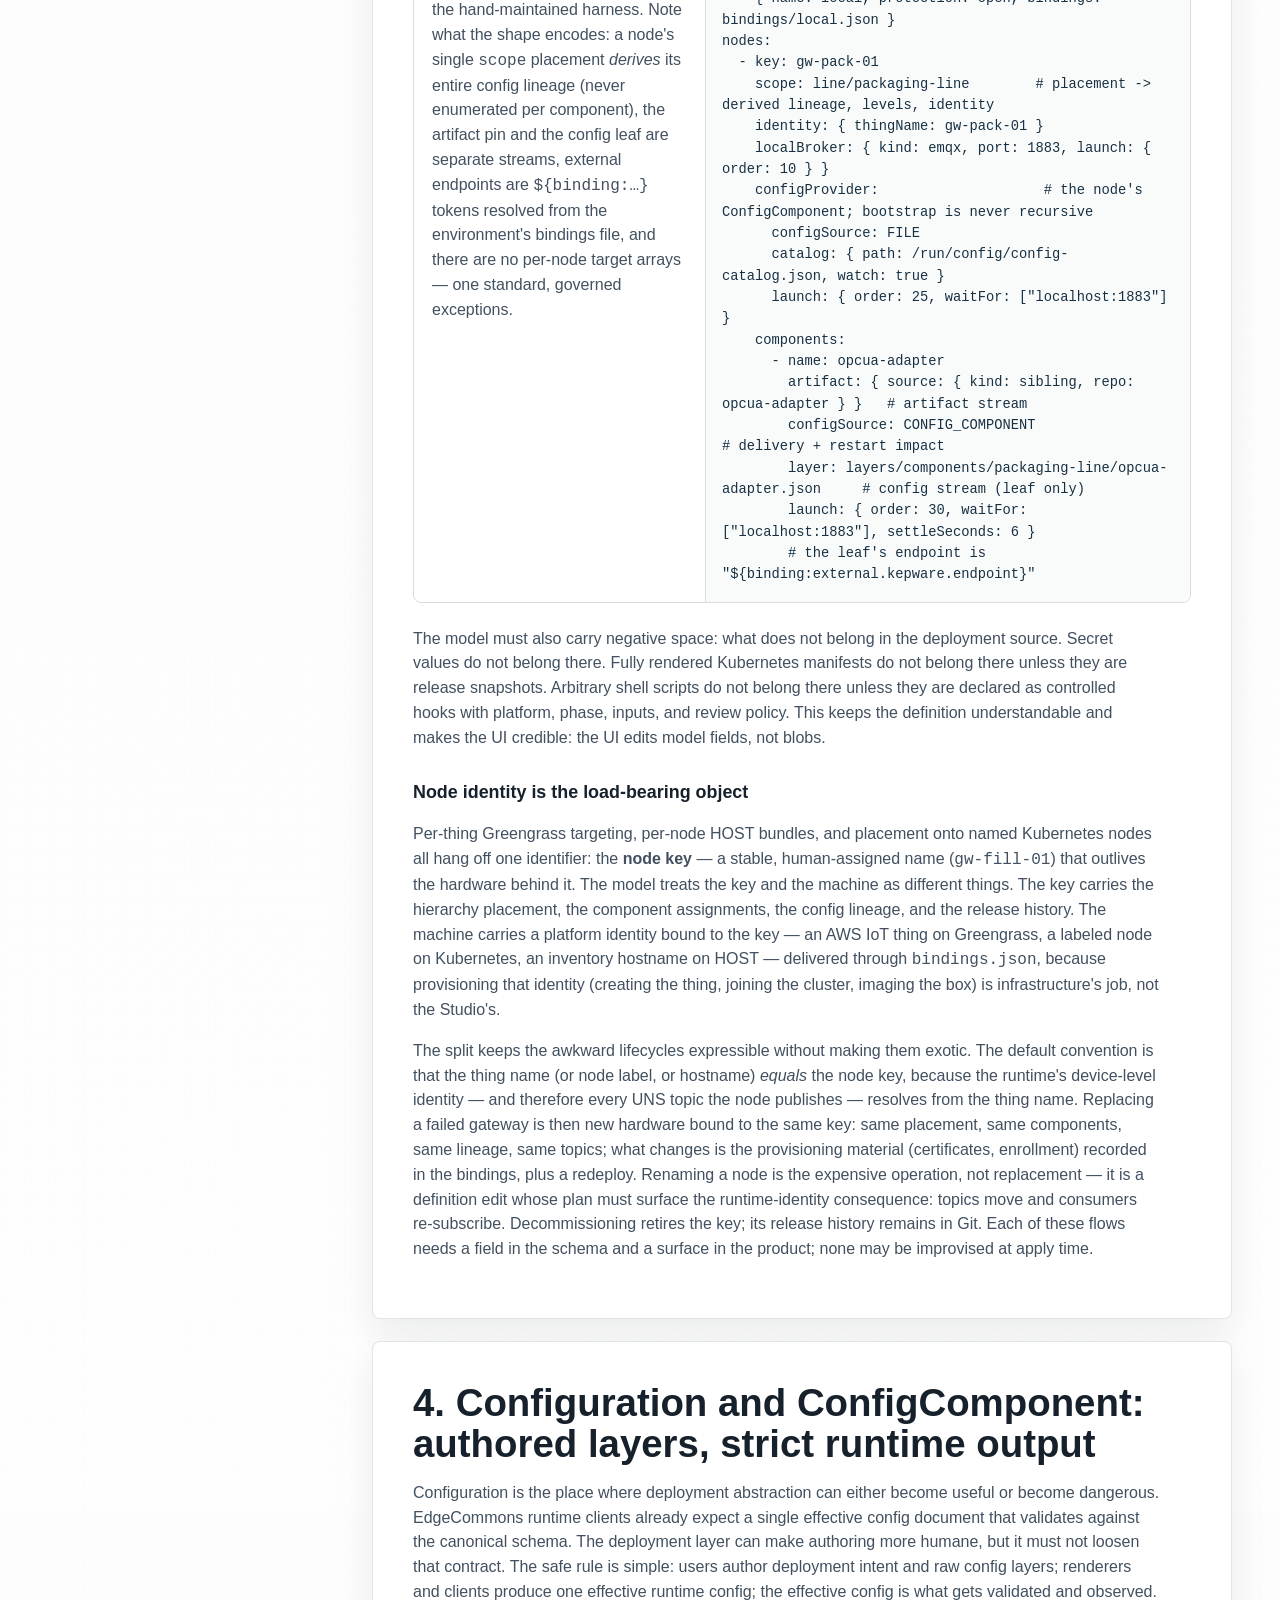
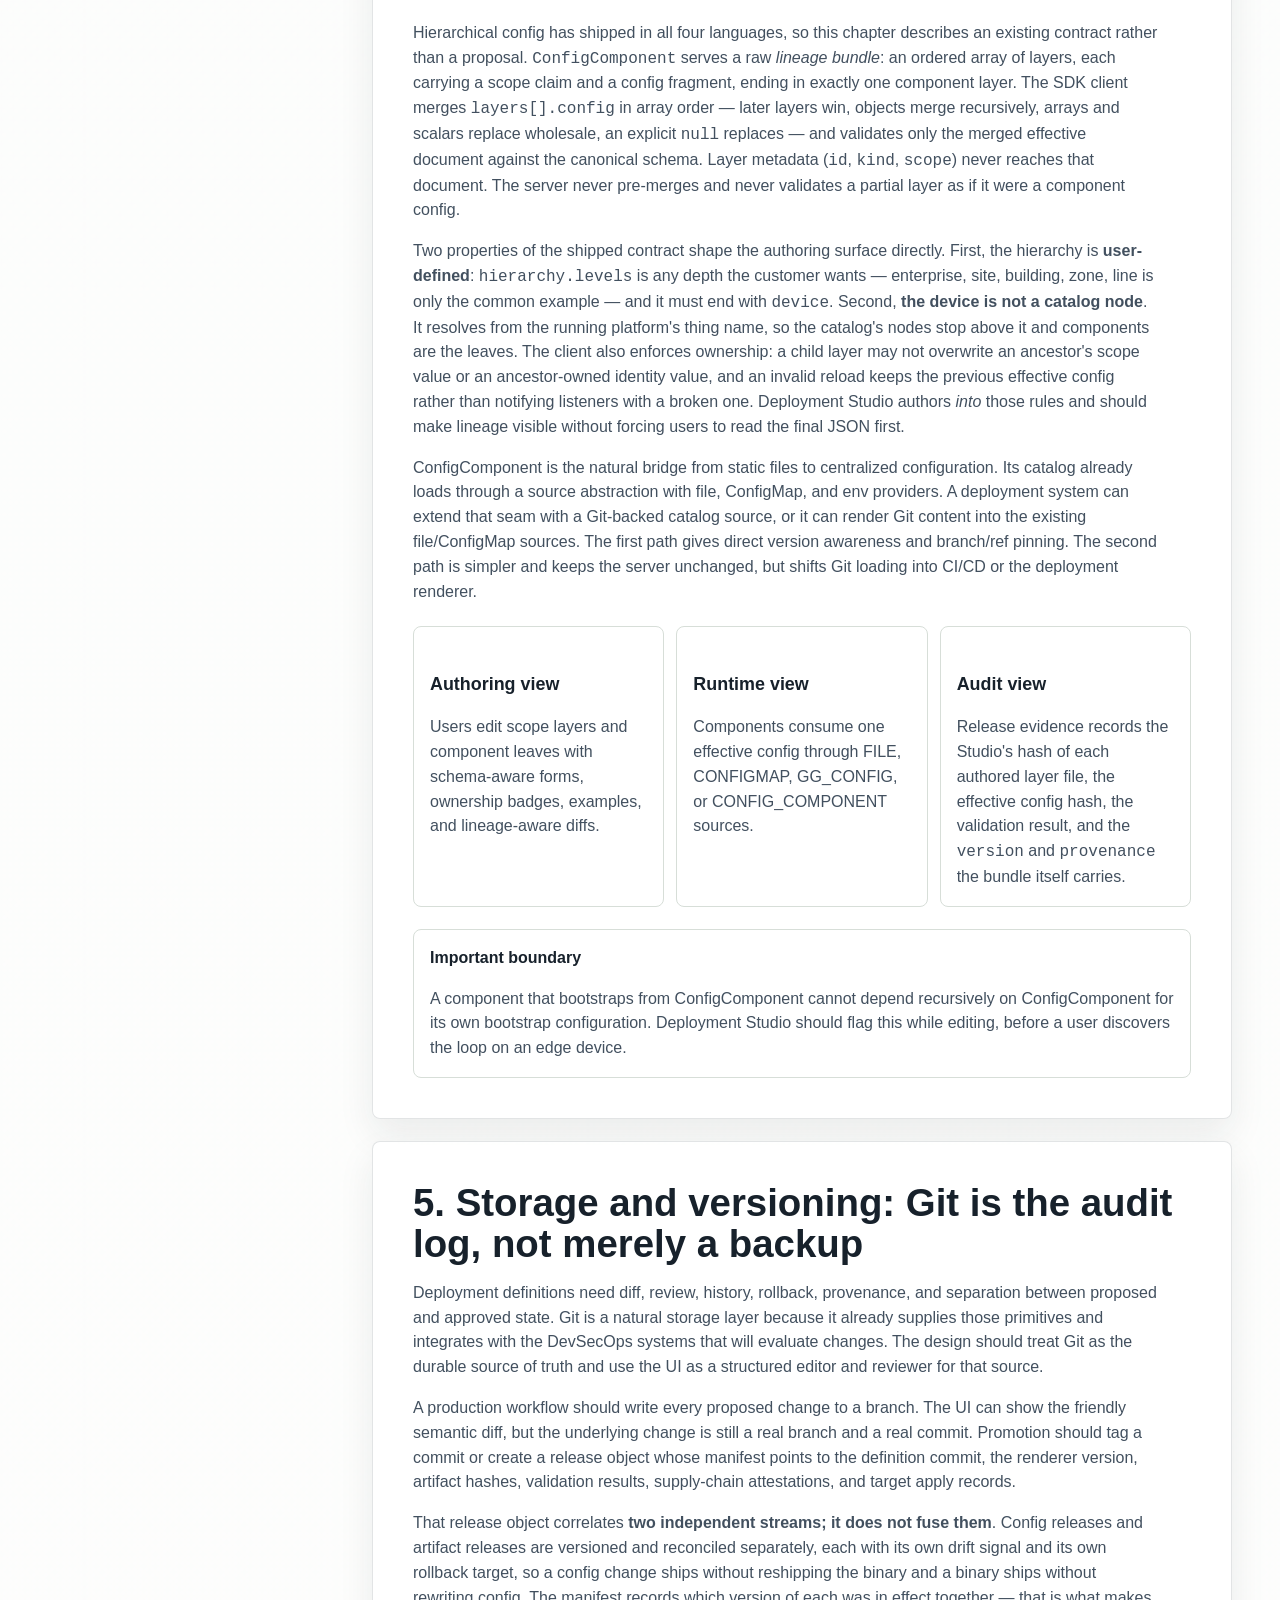
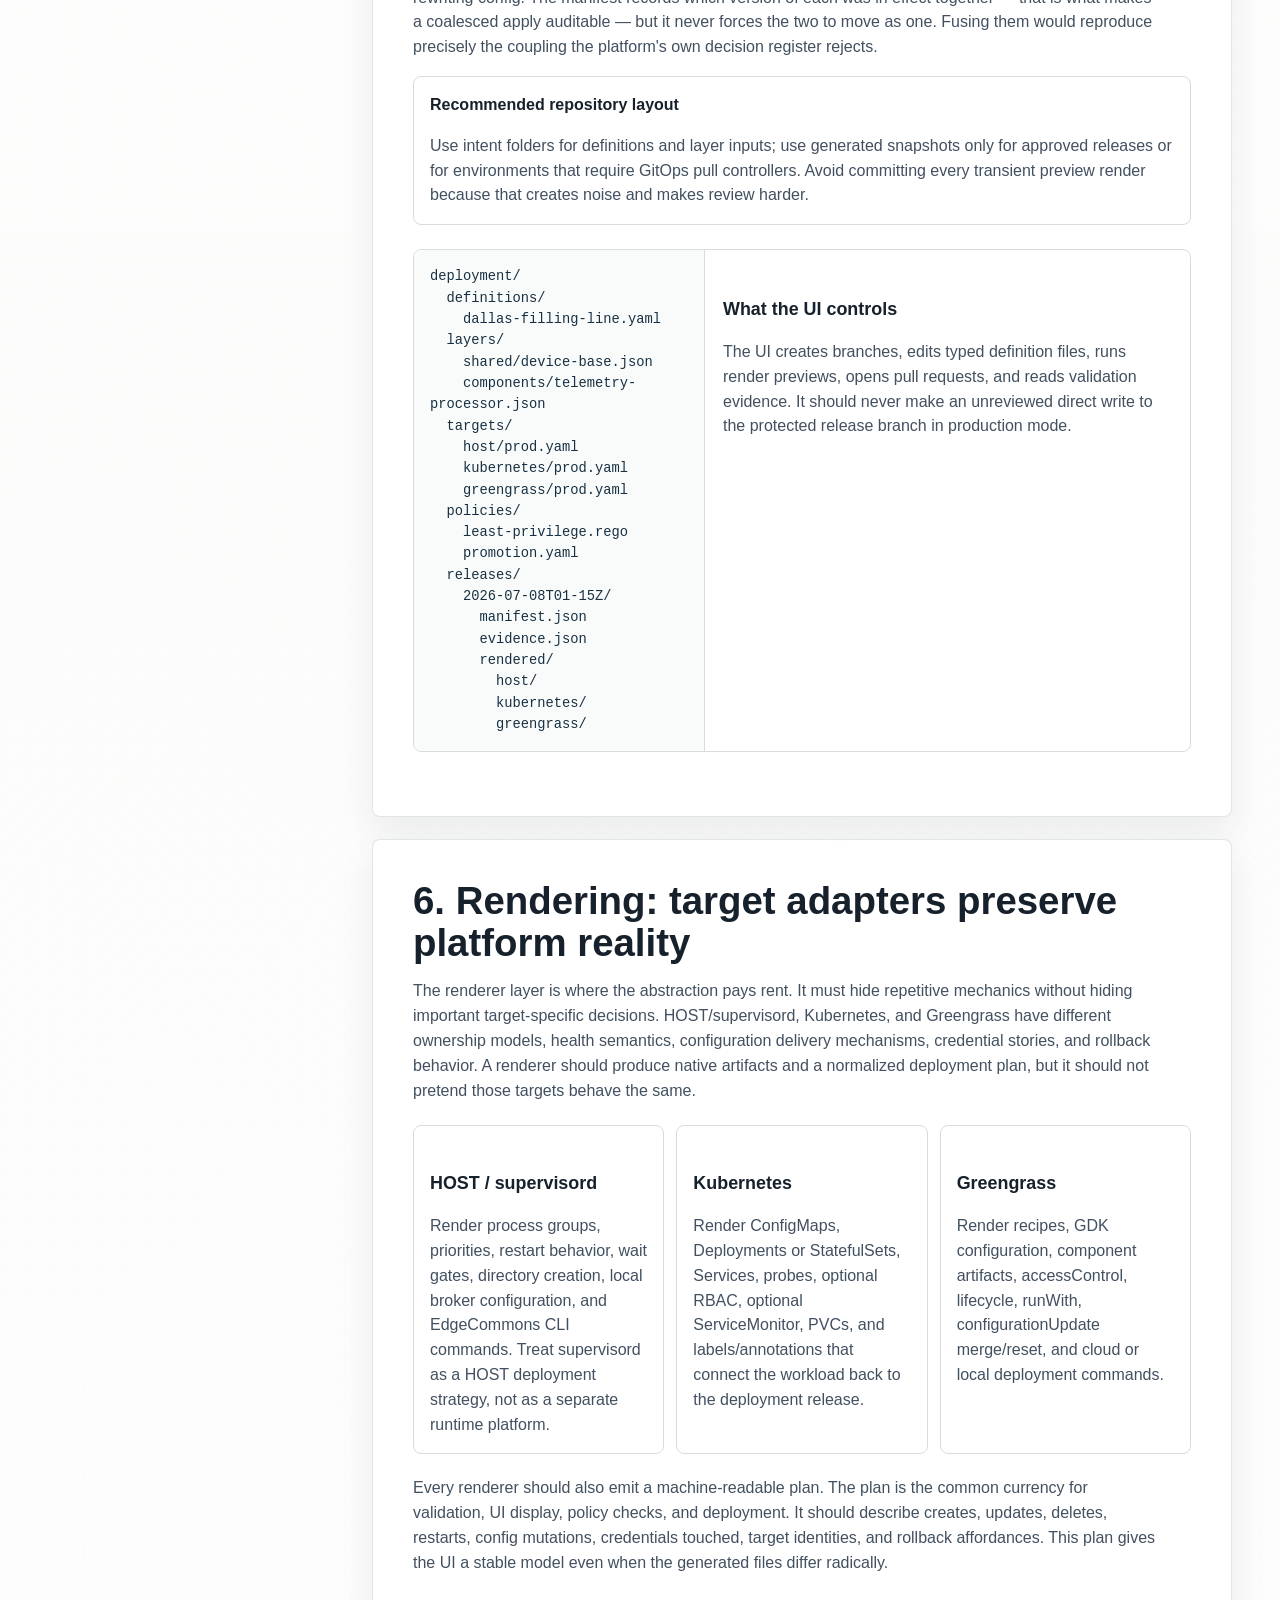
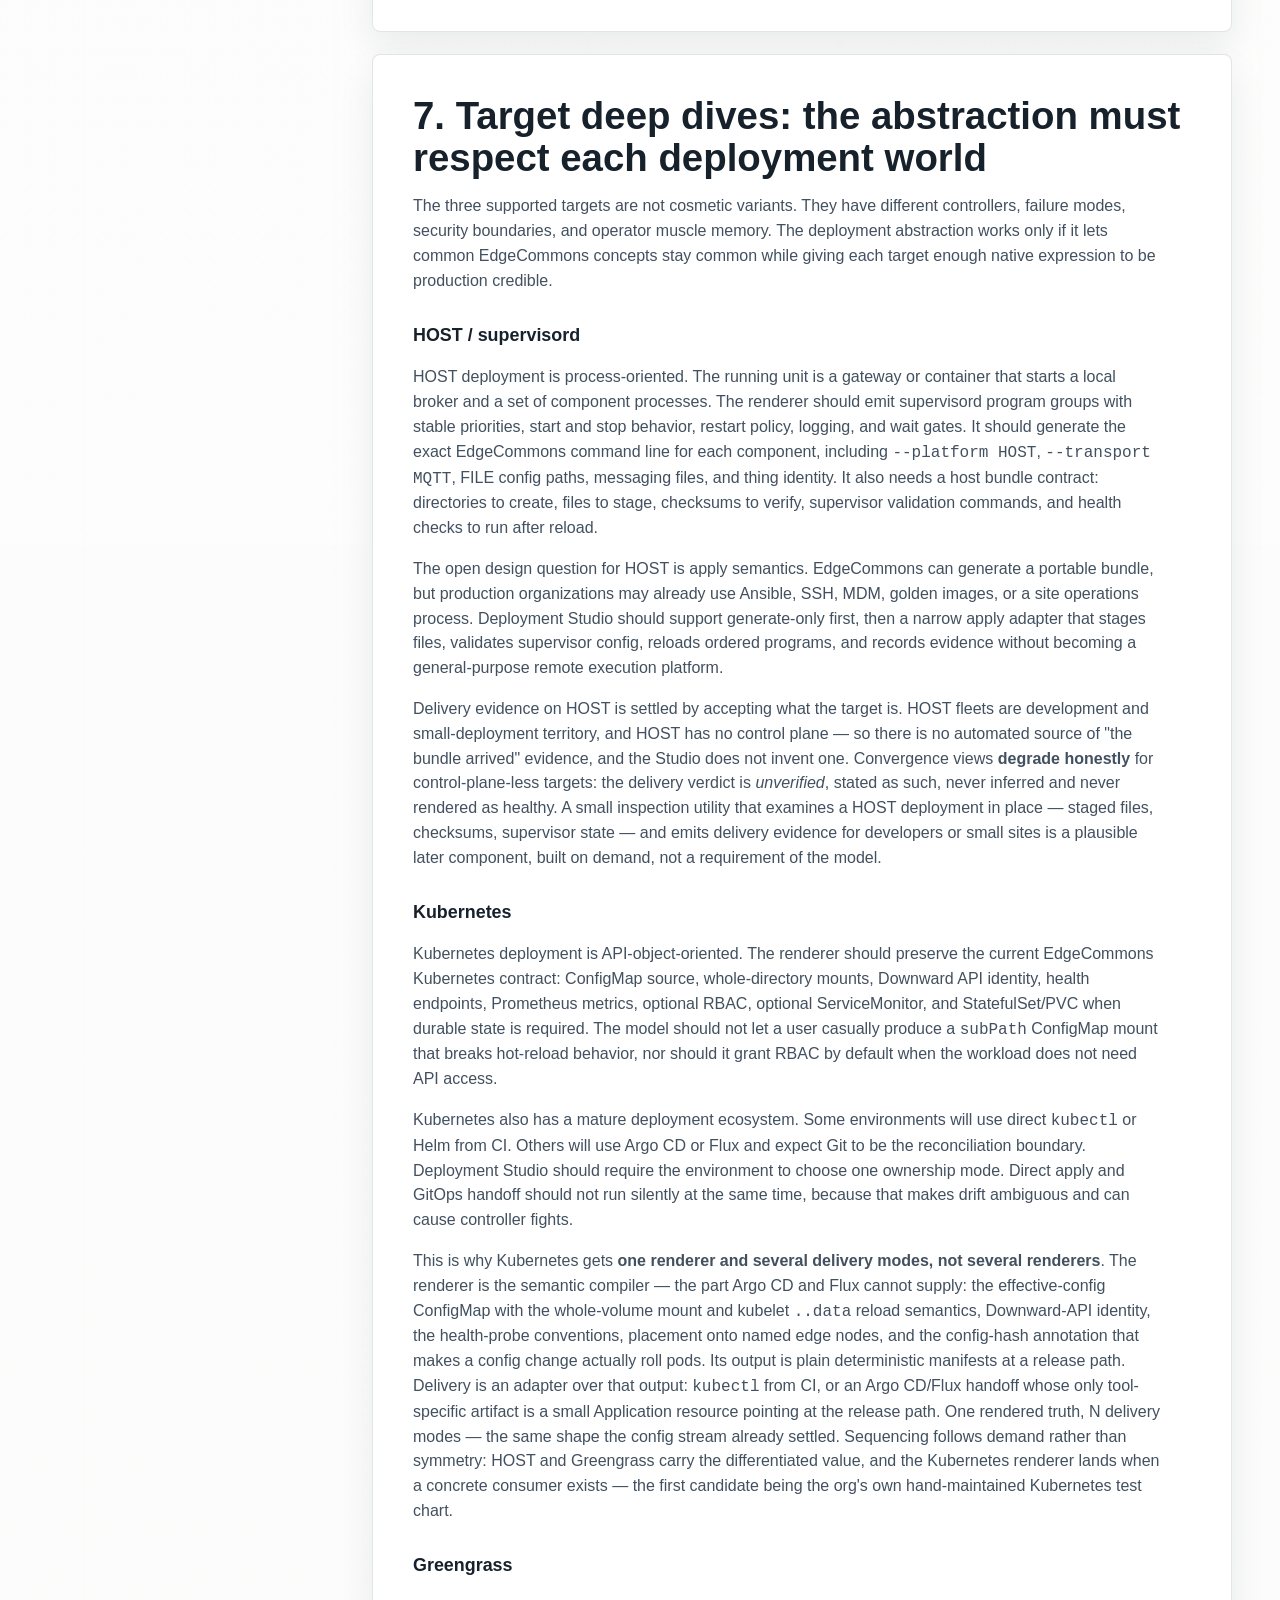
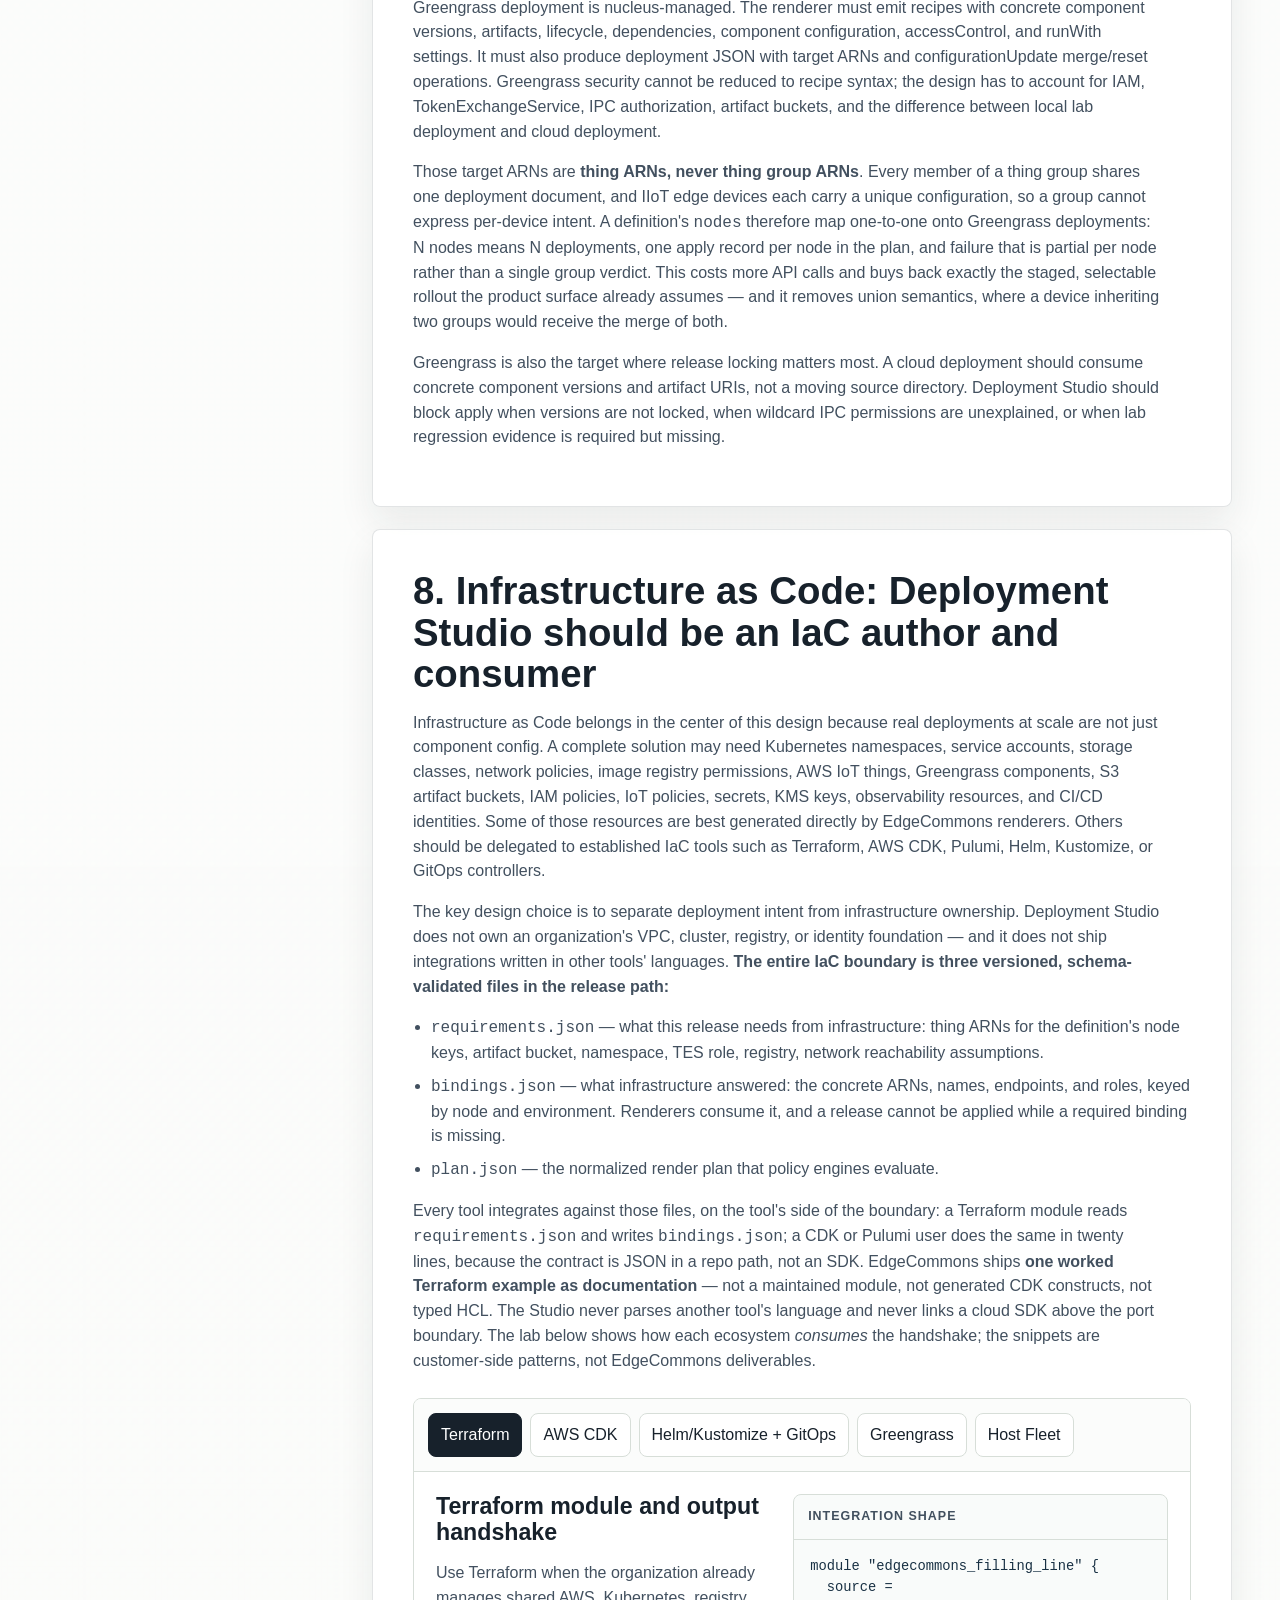
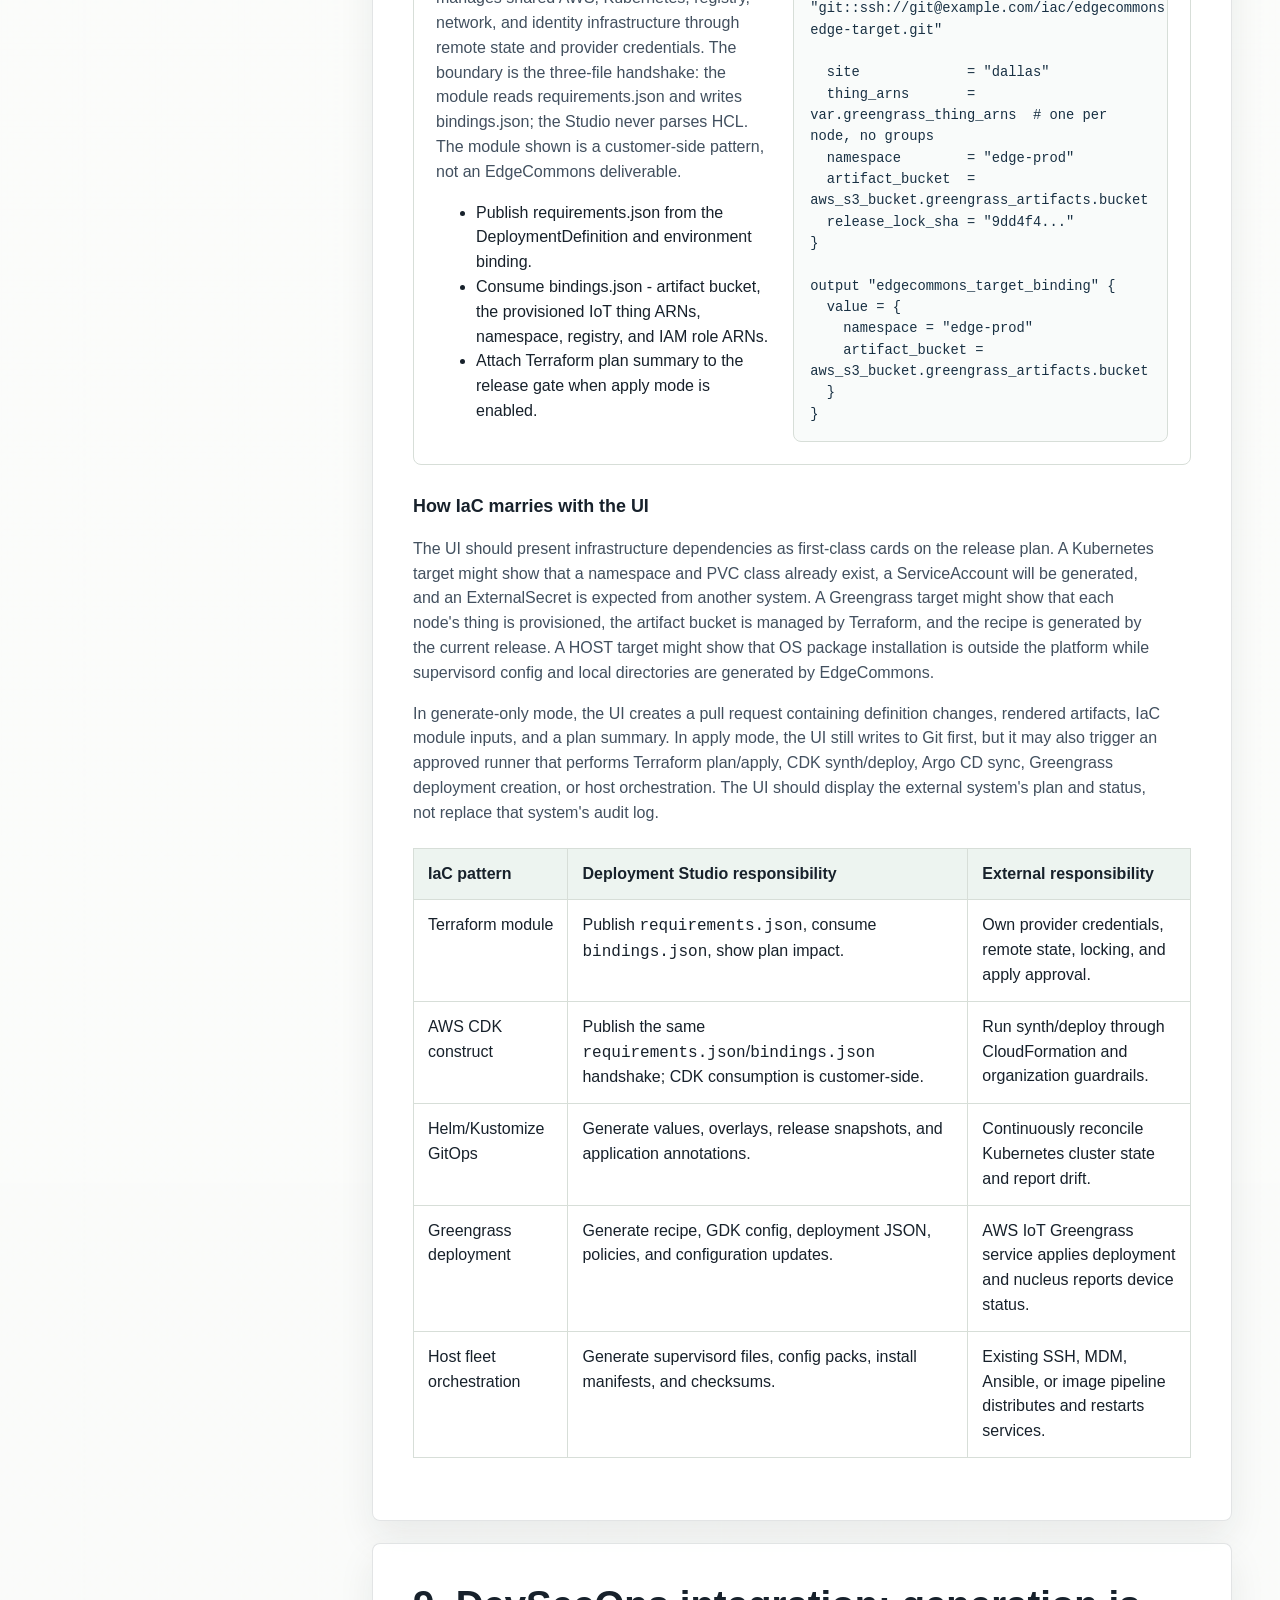
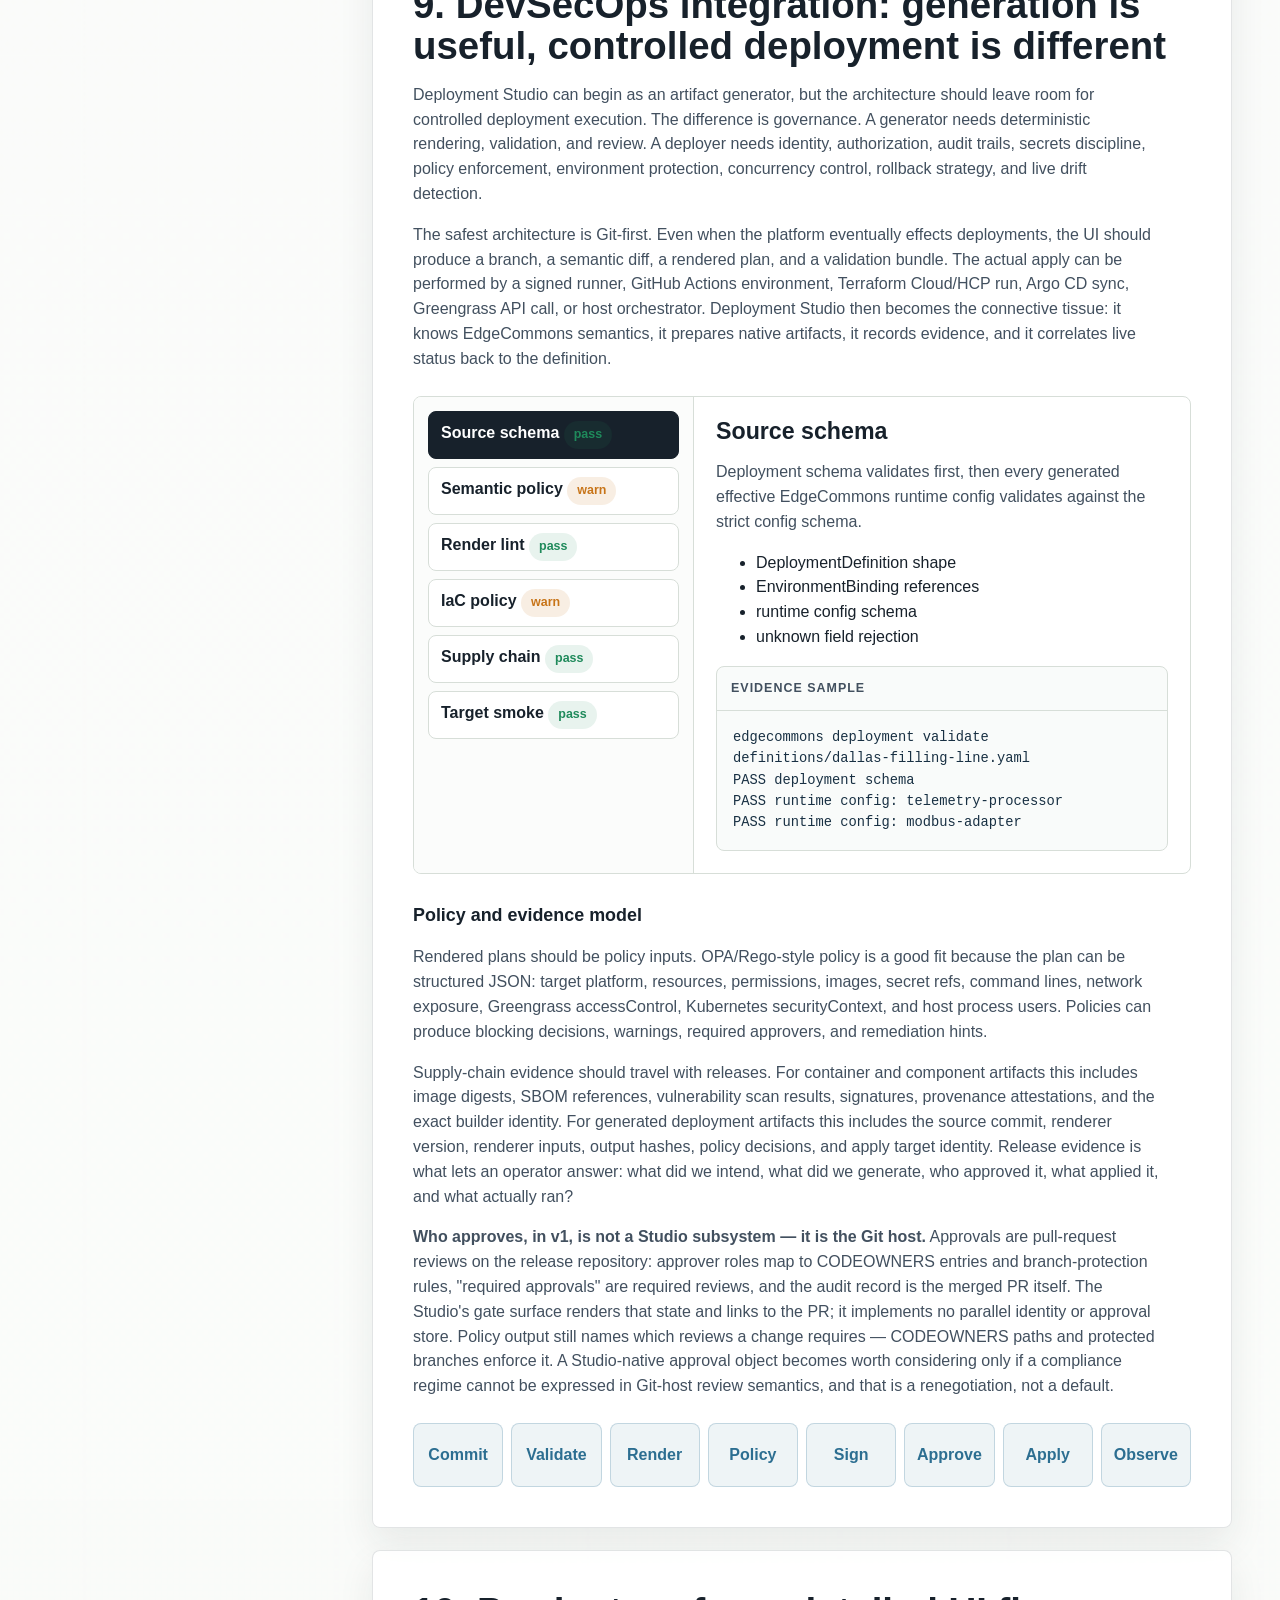
==== commit 10c5f543: "Step 4: rule and propagate all seven UI decisions (1A 2A 3A 4A 5A 6A) User rulings 2026-07-22, propa" ====
--- a/design/index.html
+++ b/design/index.html
@@ -804,20 +804,25 @@
                 </div>
               </div>
 
-              <h4 id="ui-anatomy">Global navigation and screen anatomy</h4>
-              <p>
-                Every screen should keep the same frame so the user does not get lost in platform detail. The left rail
-                is asset-oriented global navigation, not a disguised wizard: Workspace, Fleet, Dataflows, Components,
-                Config, Releases, and Operations are independently reachable areas. Ordered flows such as first-run
-                setup, release approval, and rollback live inside the page that owns the work. The top bar is the current
-                draft/release context. The center workspace is the task-specific surface. The right inspector is the
-                explanation layer: selected object, affected target, policy findings, lineage ownership, and next
-                actions. Generated files and raw JSON live in drawers, not as the default screen.
+              <h4 id="ui-anatomy">Global navigation and screen anatomy — the context spine</h4>
+              <p>
+                Every screen keeps the same frame, and the frame is built around one rule: <b>the fleet tree is the
+                persistent selection spine, and the node-scoped surfaces are tabs over the current selection.</b>
+                The left rail is the fleet tree plus the only genuinely global areas — Releases, Operations, Registry,
+                and Settings. Components, Config, Topology, and Render are not independent destinations: they are
+                tabs that open <em>on</em> whatever the tree has selected, because each is meaningless without that
+                context — the same component on two nodes is two different instances with two different lineages.
+                A breadcrumb of the selection is always visible; the top bar carries the workspace, the active
+                draft/release context, and the evidence mode (Git-only, or snapshot with its age and source site).
+                Ordered flows such as first-run setup, release approval, and rollback live inside the page that owns
+                the work. The right inspector is the explanation layer: selected object, affected target, policy
+                findings, lineage ownership, and next actions. Generated files and raw JSON live in drawers, not as
+                the default screen.
               </p>
               <div class="ui-anatomy-grid">
                 <article>
-                  <b>Global nav</b>
-                  <p>Workspace, Fleet, Dataflows, Components, Config, Releases, and Operations as independent asset areas.</p>
+                  <b>Context spine</b>
+                  <p>The fleet tree as the persistent selection rail; Components, Config, Topology, and Render as selection-scoped tabs; Releases, Operations, Registry, and Settings as the only global areas.</p>
                 </article>
                 <article>
                   <b>Draft context</b>
@@ -849,11 +854,13 @@
                   </p>
                 </article>
                 <article>
-                  <b>Start with an empty system</b>
+                  <b>Start with an empty system — or join one</b>
                   <p>
-                    First run is a guided setup path: create or connect storage, define hierarchy levels and first
-                    instances, set the enterprise target standard, assign and configure components for selected edge
-                    nodes, and produce a lab render before any live deployment is possible.
+                    Entry branches at the door: <b>Create</b> runs a three-step wizard — storage, hierarchy levels and
+                    first nodes, target standard — then becomes a milestone checklist that hands off to the owning
+                    screens (assign components in Components scoped to the chosen node; render in Render review).
+                    <b>Connect</b> is the day-two path: clone or attach an existing workspace, validate, open Fleet —
+                    no wizard. After day zero the workspace entry becomes Settings.
                   </p>
                 </article>
                 <article>
@@ -880,8 +887,10 @@
                 <article>
                   <b>Investigate drift</b>
                   <p>
-                    Drift is classified as definition, artifact, applied target, or runtime evidence drift. That
-                    distinction keeps a GitOps sync delay from looking like a broken component.
+                    Drift is classified by stage and stream: definition, then release and delivery each split into
+                    config and artifact signals — delivery per node, with an explicit <em>unverified</em> state where
+                    the target class supplies no evidence — then runtime. That keeps a GitOps sync delay from looking
+                    like a broken component, and a config-only release from misreporting as artifact drift.
                   </p>
                 </article>
                 <article>
@@ -951,17 +960,17 @@
                 <tbody>
                   <tr>
                     <td>Workspace setup</td>
-                    <td>Create the first deployment definition when there is no fleet yet.</td>
-                    <td>Stepper, import options, repo connector, ordered level builder, instance graph, target-standard chooser, component assignment and setup fields.</td>
-                    <td>One step visible at a time: storage, hierarchy levels and instances, target standard, component assignments and configuration, then render.</td>
-                    <td>No blank dashboard; missing prerequisites are next steps, not errors.</td>
+                    <td>Create the first deployment definition — or connect to an existing workspace — when this Studio has none.</td>
+                    <td>Create/Connect entry choice; three steps (storage, ordered levels + first nodes, target standard); then a milestone checklist whose items hand off to the owning screens. Becomes Settings after day zero.</td>
+                    <td>One step at a time; component assignment and rendering are handoffs, not wizard steps — the owning screens' empty states do the teaching.</td>
+                    <td>No blank dashboard; missing prerequisites are next steps, not errors. Connect validates the repo before opening Fleet.</td>
                   </tr>
                   <tr>
                     <td>Fleet overview</td>
-                    <td>Find the business asset that needs attention: enterprise, site, building, area, line, edge node, or component.</td>
-                    <td>Business hierarchy tree, environment filter, release selector, warning links, draft list.</td>
+                    <td>Find the business asset that needs attention; the tree doubles as the persistent context spine every scoped tab reads.</td>
+                    <td>Level-derived hierarchy tree (labels from hierarchy.levels, never hardcoded), environment filter, per-stream release chips, warning links, draft list.</td>
                     <td>Selected-asset detail first; technical deployment bindings and exceptions only appear inside that asset's detail.</td>
-                    <td>Unknown runtime evidence is shown as missing evidence, not healthy or failed.</td>
+                    <td>Unknown runtime evidence is shown as missing evidence, not healthy or failed; every observed value carries its source and age.</td>
                   </tr>
                   <tr>
                     <td>Topology (dataflows)</td>
@@ -972,17 +981,17 @@
                   </tr>
                   <tr>
                     <td>Config layers</td>
-                    <td>Select a hierarchy scope and edit the owned config layer for a component instance.</td>
-                    <td>Scope tree, lineage strip, schema form, value path search, winning value inspector, raw drawer.</td>
-                    <td>Scope selection and value ownership before raw JSON.</td>
+                    <td>Select a hierarchy scope and edit the owned config layer; explain any effective value through its lineage.</td>
+                    <td>Scope tree ending at the component leaf (the instance is a facet within the leaf, never a scope node); lineage strip; schema form with blast-radius preview for scope-layer writes; value path search; winning-value inspector; raw drawer.</td>
+                    <td>Scope selection and value ownership before raw JSON; override policy reads "rejected at save/review" and names its enforcement locus (Studio validation + CODEOWNERS) — authoring-side, not a runtime guarantee.</td>
                     <td>Invalid layer edit rejects save and keeps last-good effective config visible.</td>
                   </tr>
                   <tr>
                     <td>Component editor</td>
-                    <td>Edit one component instance without losing target consequences.</td>
-                    <td>Instance form, command editor, secret reference chooser, runtime capability requirements.</td>
-                    <td>Field-level impact badges for restart, storage, permission, network, and config hash.</td>
-                    <td>Secret values are blocked; only provider references can be stored.</td>
+                    <td>Edit one component instance on one node — always anchored as node + component + config-instance, breadcrumbed.</td>
+                    <td>Two declared panels: the artifact stream (version, source, digest, compatibility) and the config leaf (schema form); command editor; secret reference chooser.</td>
+                    <td>Field-level impact badges for restart, storage, permission, network, and config hash; the two streams are visually separate because they release and roll back separately.</td>
+                    <td>Secret values are blocked; only provider references can be stored. Registry-level defaults are a separate labeled surface, never this screen's implicit second job.</td>
                   </tr>
                   <tr>
                     <td>Render review</td>
@@ -994,8 +1003,8 @@
                   <tr>
                     <td>Drift</td>
                     <td>Decide whether to generate, hand off, apply, watch, or roll back.</td>
-                    <td>Plan actions, Greengrass deployment state, smoke evidence, runtime health.</td>
-                    <td>Drift classified by definition, rendered artifact, target apply, and runtime evidence.</td>
+                    <td>Stage × stream drift matrix, per-node delivery states, plan actions, smoke evidence, runtime verdicts with evidence source.</td>
+                    <td>Drift classified by stage × stream: definition → release (config | artifact) → delivery (config | artifact, per node, "unverified" where the target class has no evidence) → runtime.</td>
                     <td>Apply credentials missing keeps plan readable but disables dispatch.</td>
                   </tr>
                   <tr>
@@ -1029,8 +1038,11 @@
                   definition resolves.
                 </li>
                 <li>
-                  Mark each value as inherited, overridden, blocked, or locally owned. A blocked value explains the
-                  policy rule and the layer that attempted the illegal change.
+                  Mark each value as inherited, overridden, policy-rejected, or locally owned. A rejected value
+                  explains the policy rule, its enforcement locus — Studio validation plus Git ownership
+                  (CODEOWNERS), authoring-side by decision — and where the rejected change was attempted. Device-scope
+                  fragments are authored files the compiler materializes into that node's rendered catalog; the
+                  runtime contract is untouched.
                 </li>
                 <li>
                   Let the user edit only the layers they own. Enterprise policy, site identity, and device binding can
@@ -1108,7 +1120,7 @@
                 </div>
                 <div>
                   <b>Drift</b>
-                  <p>Drift is shown as definition drift, artifact drift, apply drift, and runtime drift so operators can distinguish intent, generated files, target state, and process health.</p>
+                  <p>Drift is a stage × stream matrix: definition, then release and delivery each split into config and artifact signals — delivery per node, with an explicit unverified state where the target class supplies no evidence — then runtime. Operators distinguish intent, each stream's promotion, each node's delivery, and process health without conflation.</p>
                 </div>
               </div>
             </section>
@@ -1587,6 +1599,14 @@
             <article>
               <b>Stream separation &mdash; decided: a model invariant, not a transport one</b>
               <p>Greengrass does not technically fuse config and binary: a deployment can change config against an unchanged component version, or the binary while retaining config. It is the tooling and UI that combine them. So the model, release streams, evidence, drift, and rollback keep the two strictly distinct, while the Greengrass adapter may coalesce them into a single deployment where that suits the command; the ReleaseLock's correlation envelope keeps a coalesced apply auditable against both streams.</p>
+            </article>
+            <article>
+              <b>Product surface &mdash; decided: the context-spine IA</b>
+              <p>The fleet tree is the persistent selection spine; Components, Config, Topology, and Render are tabs over the current selection; Releases, Operations, Registry, and Settings are the only global areas; a breadcrumb is always visible. This replaces the earlier "independently reachable areas" anatomy. With it: the wizard becomes Create/Connect plus three steps and milestone handoffs (Settings after day zero); the component editor is node-anchored with separate artifact-stream and config-leaf panels; the config scope tree ends at the component leaf with the instance as a facet; and drift is a stage &times; stream matrix with per-node delivery states.</p>
+            </article>
+            <article>
+              <b>Device layers &mdash; decided: authoring-side, explicitly revisitable</b>
+              <p>Device-scope fragments and override policy are Studio validation plus Git ownership (CODEOWNERS); the UI says "rejected at save/review" and names the locus. The compiler materializes device fragments into that node's rendered catalog &mdash; per-node catalogs make device-scope config expressible with zero runtime change. Runtime enforcement later is additive on the same authored artifacts, gated on a concrete driver.</p>
             </article>
             <article>
               <b>Approvals &mdash; decided: Git-host PR reviews, no parallel system</b>
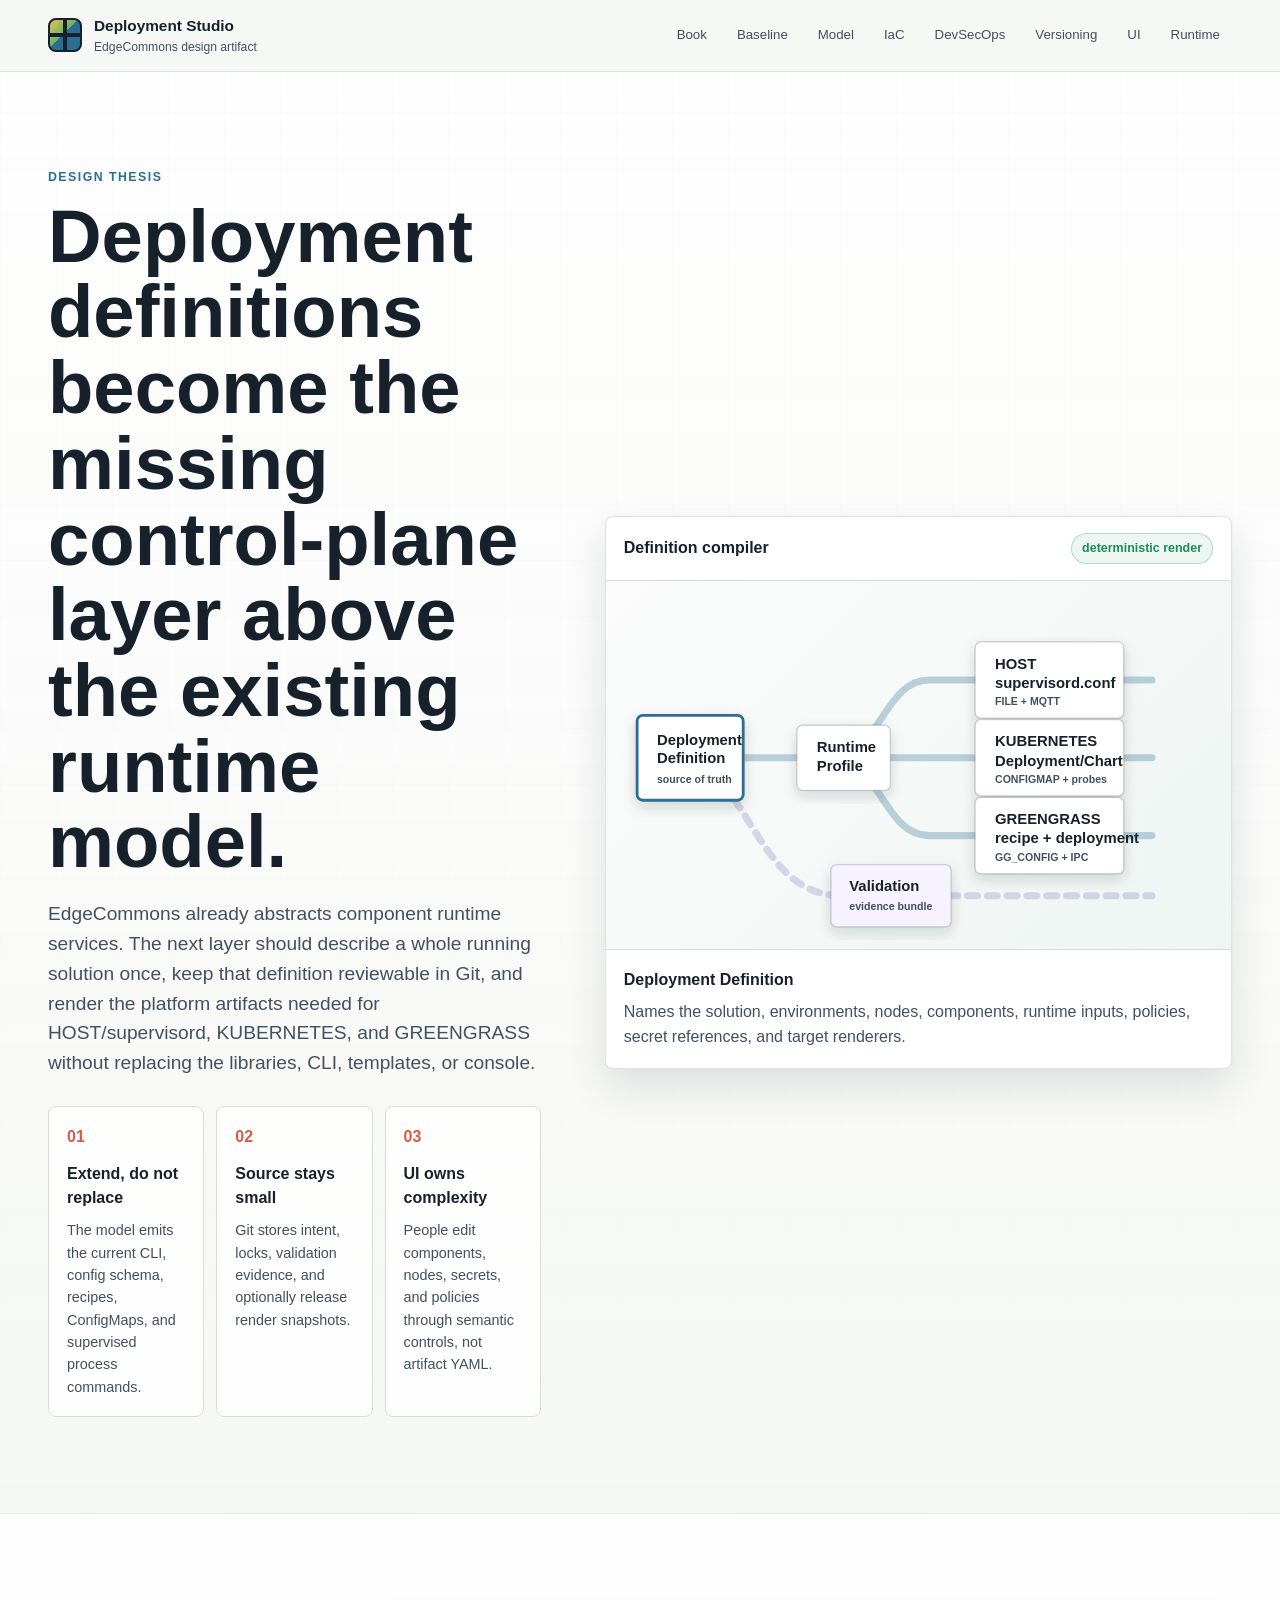
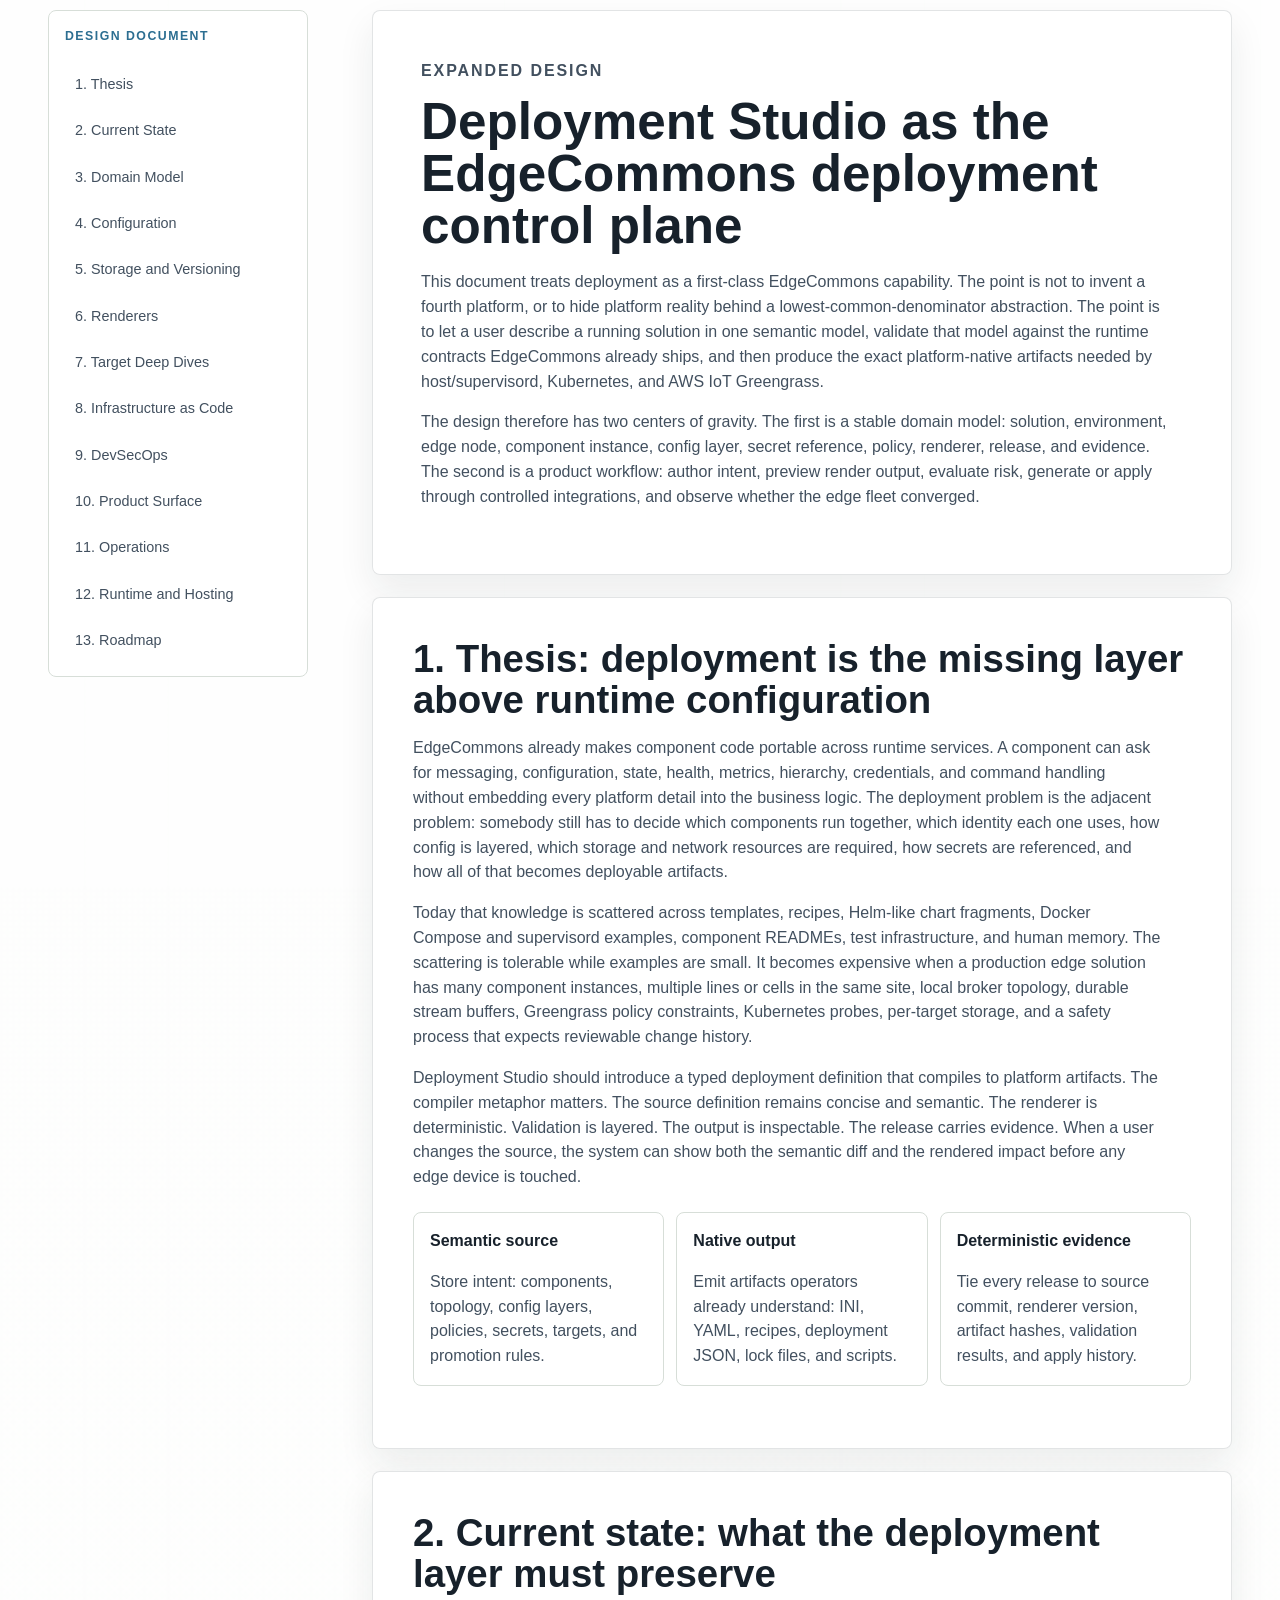
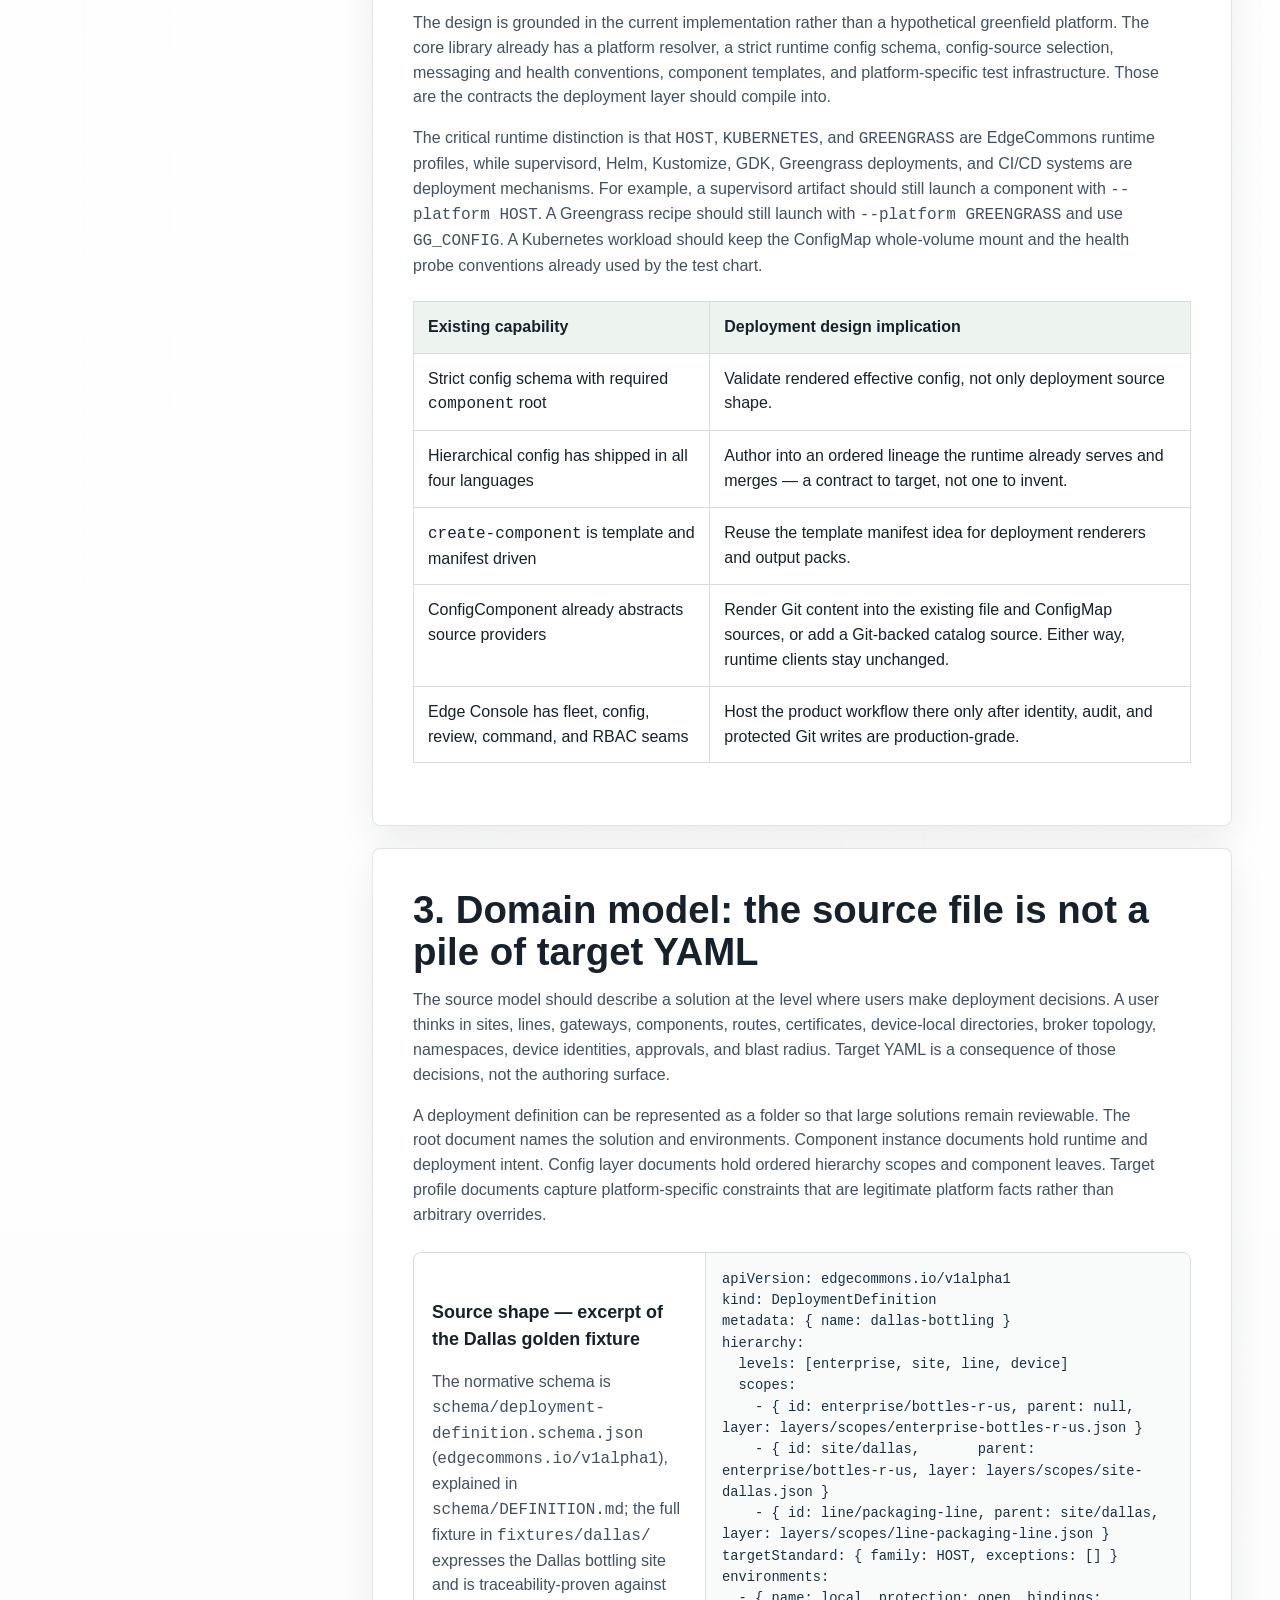
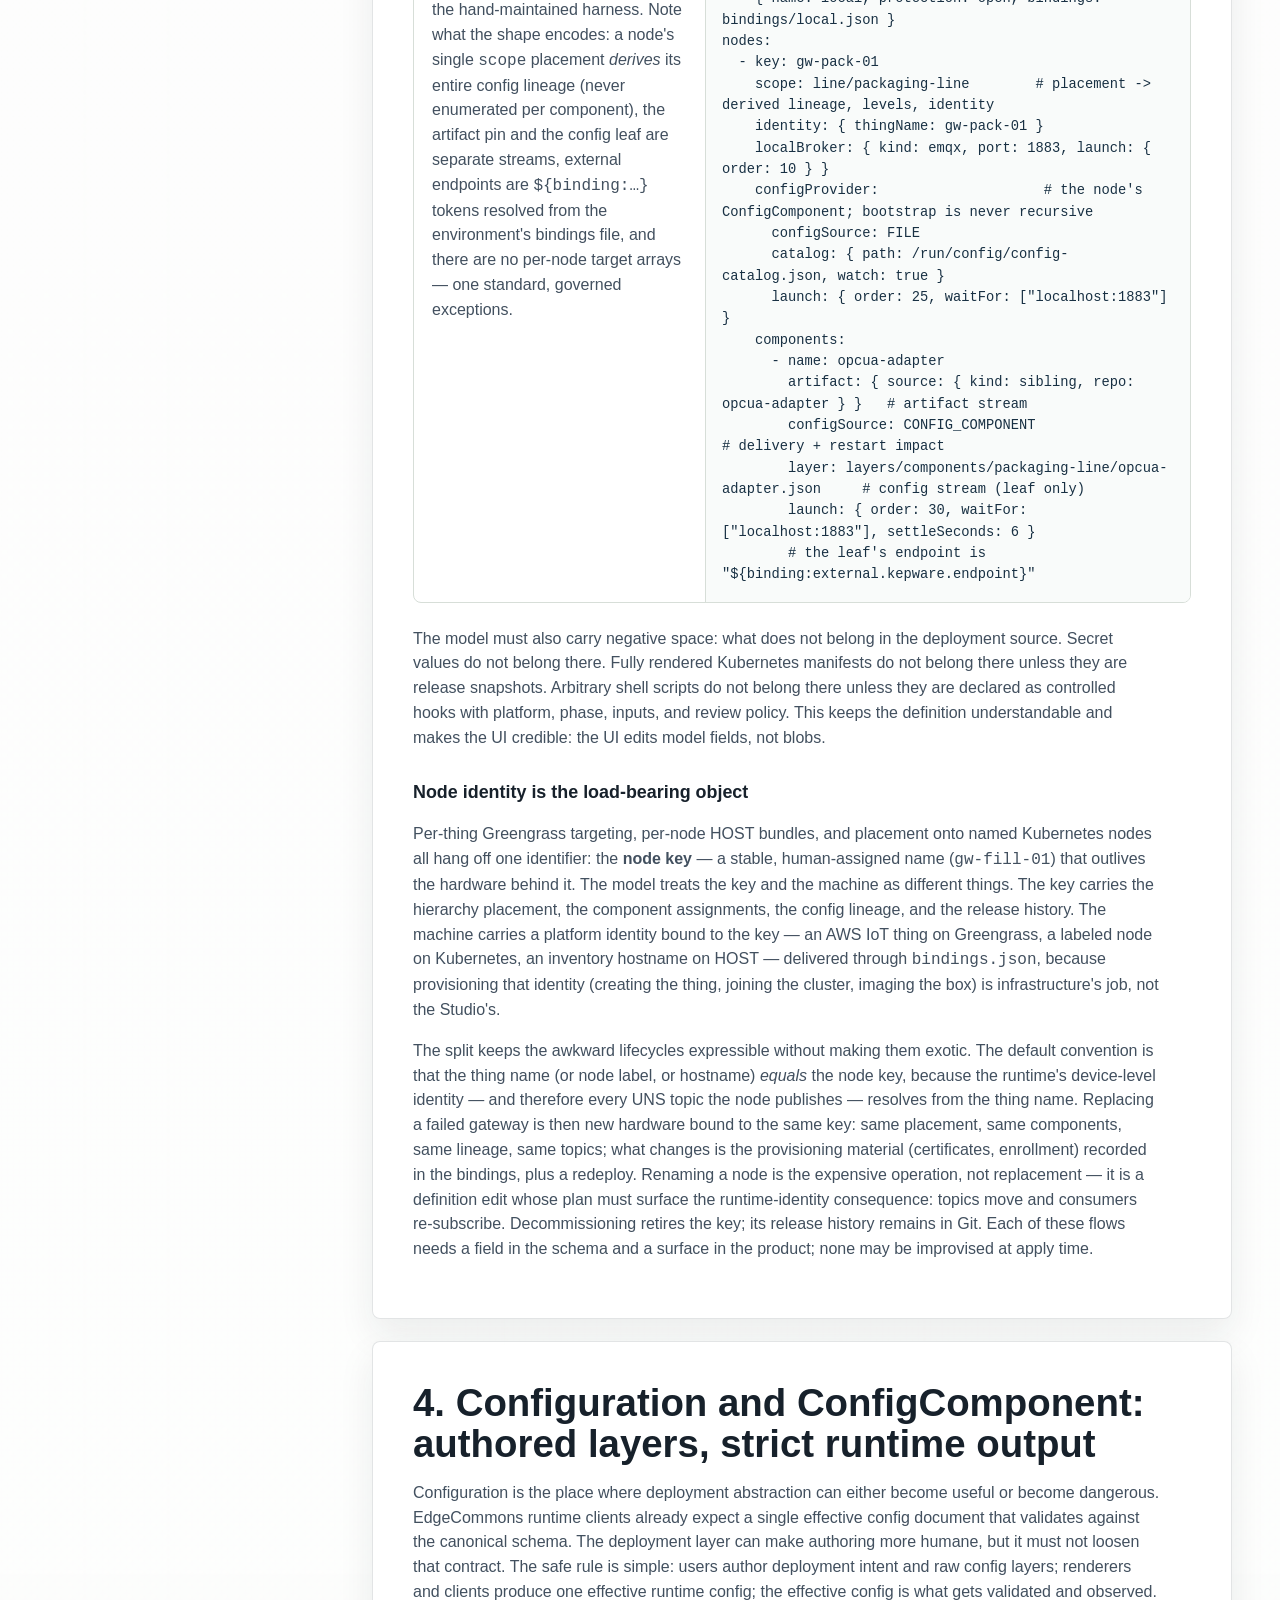
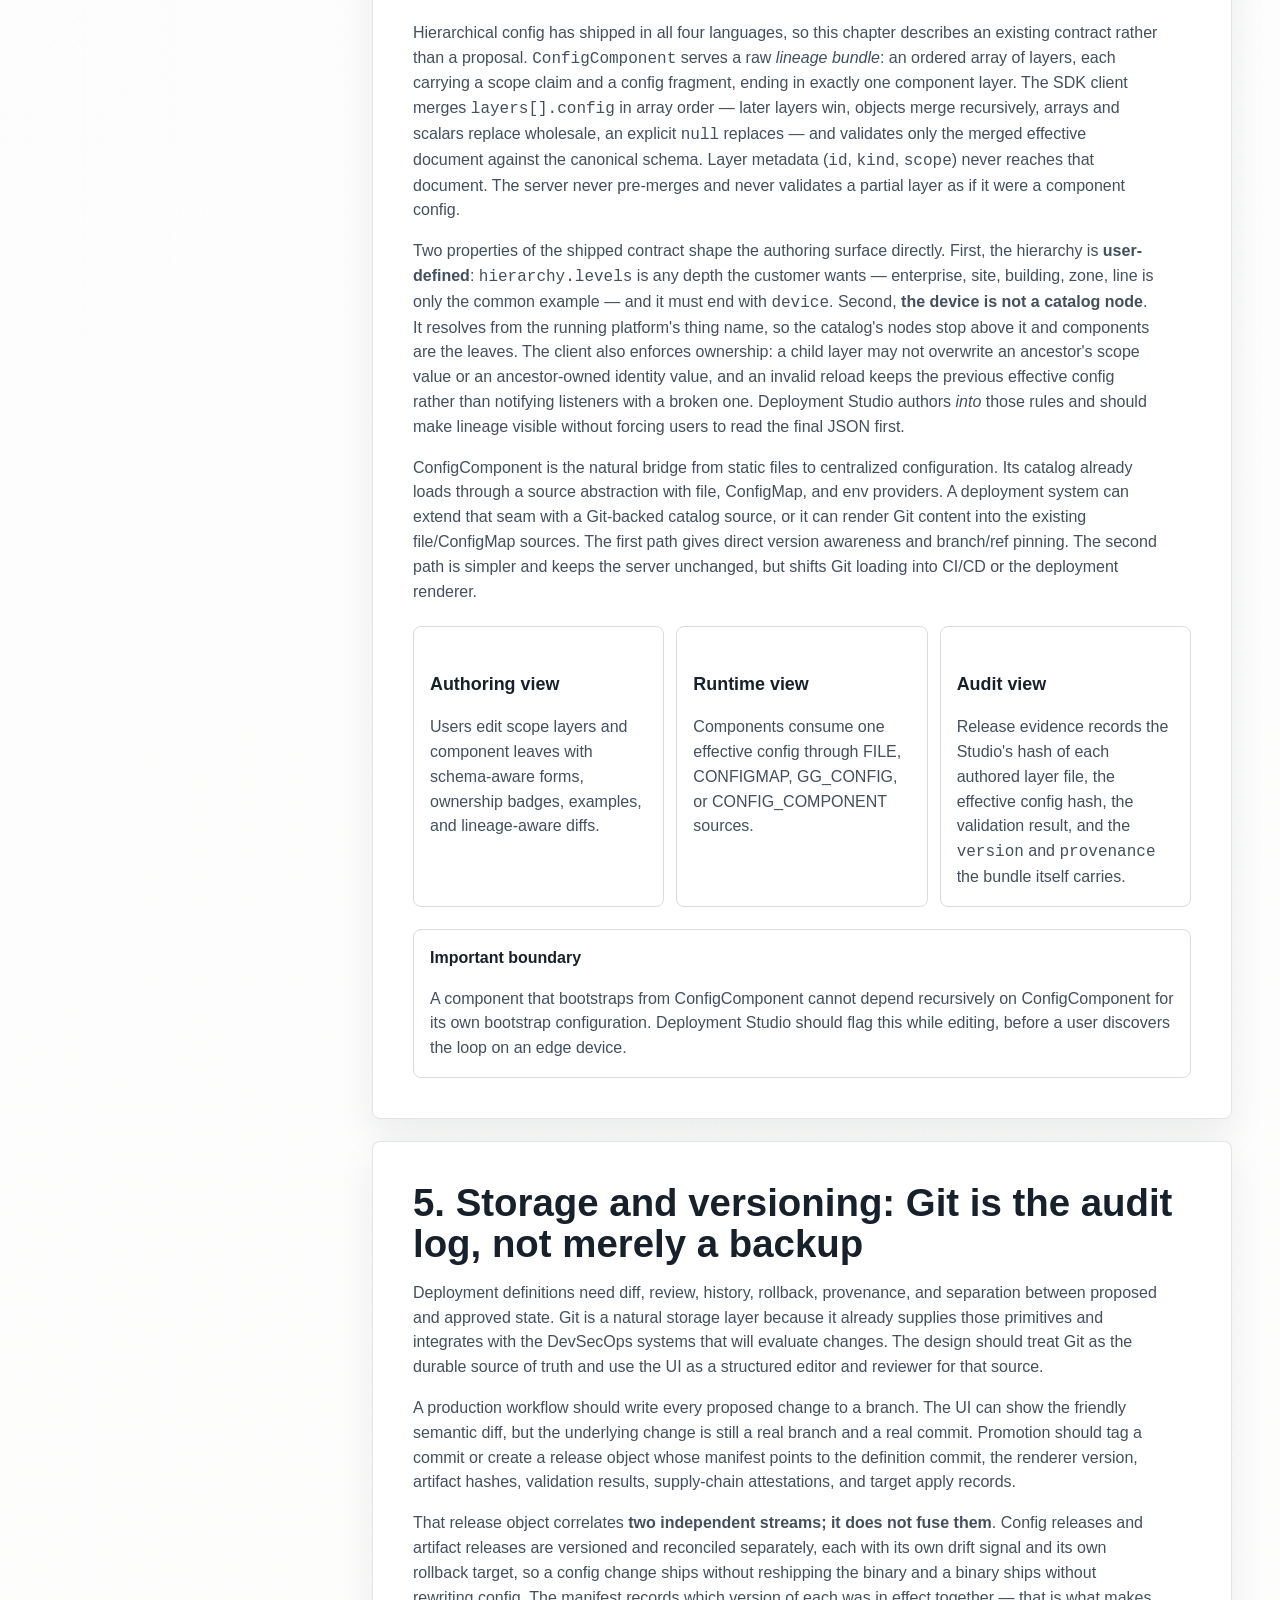
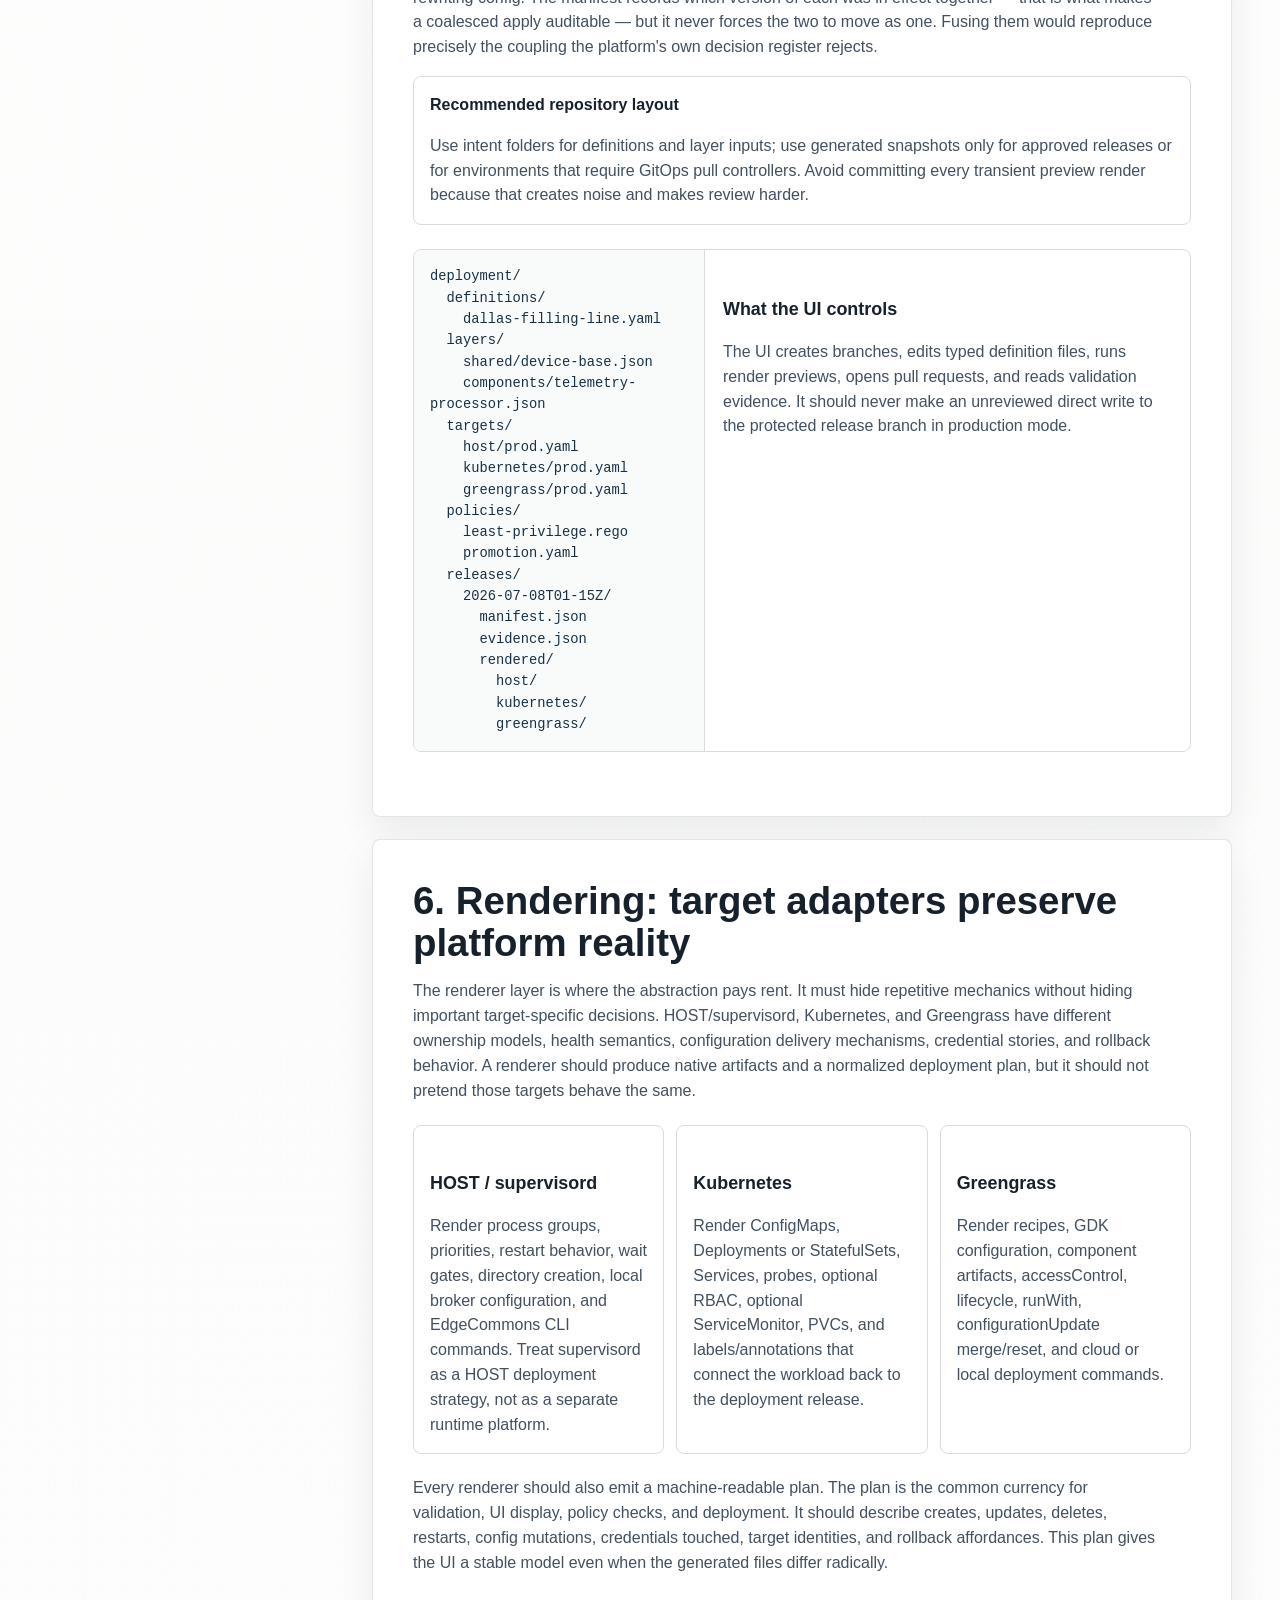
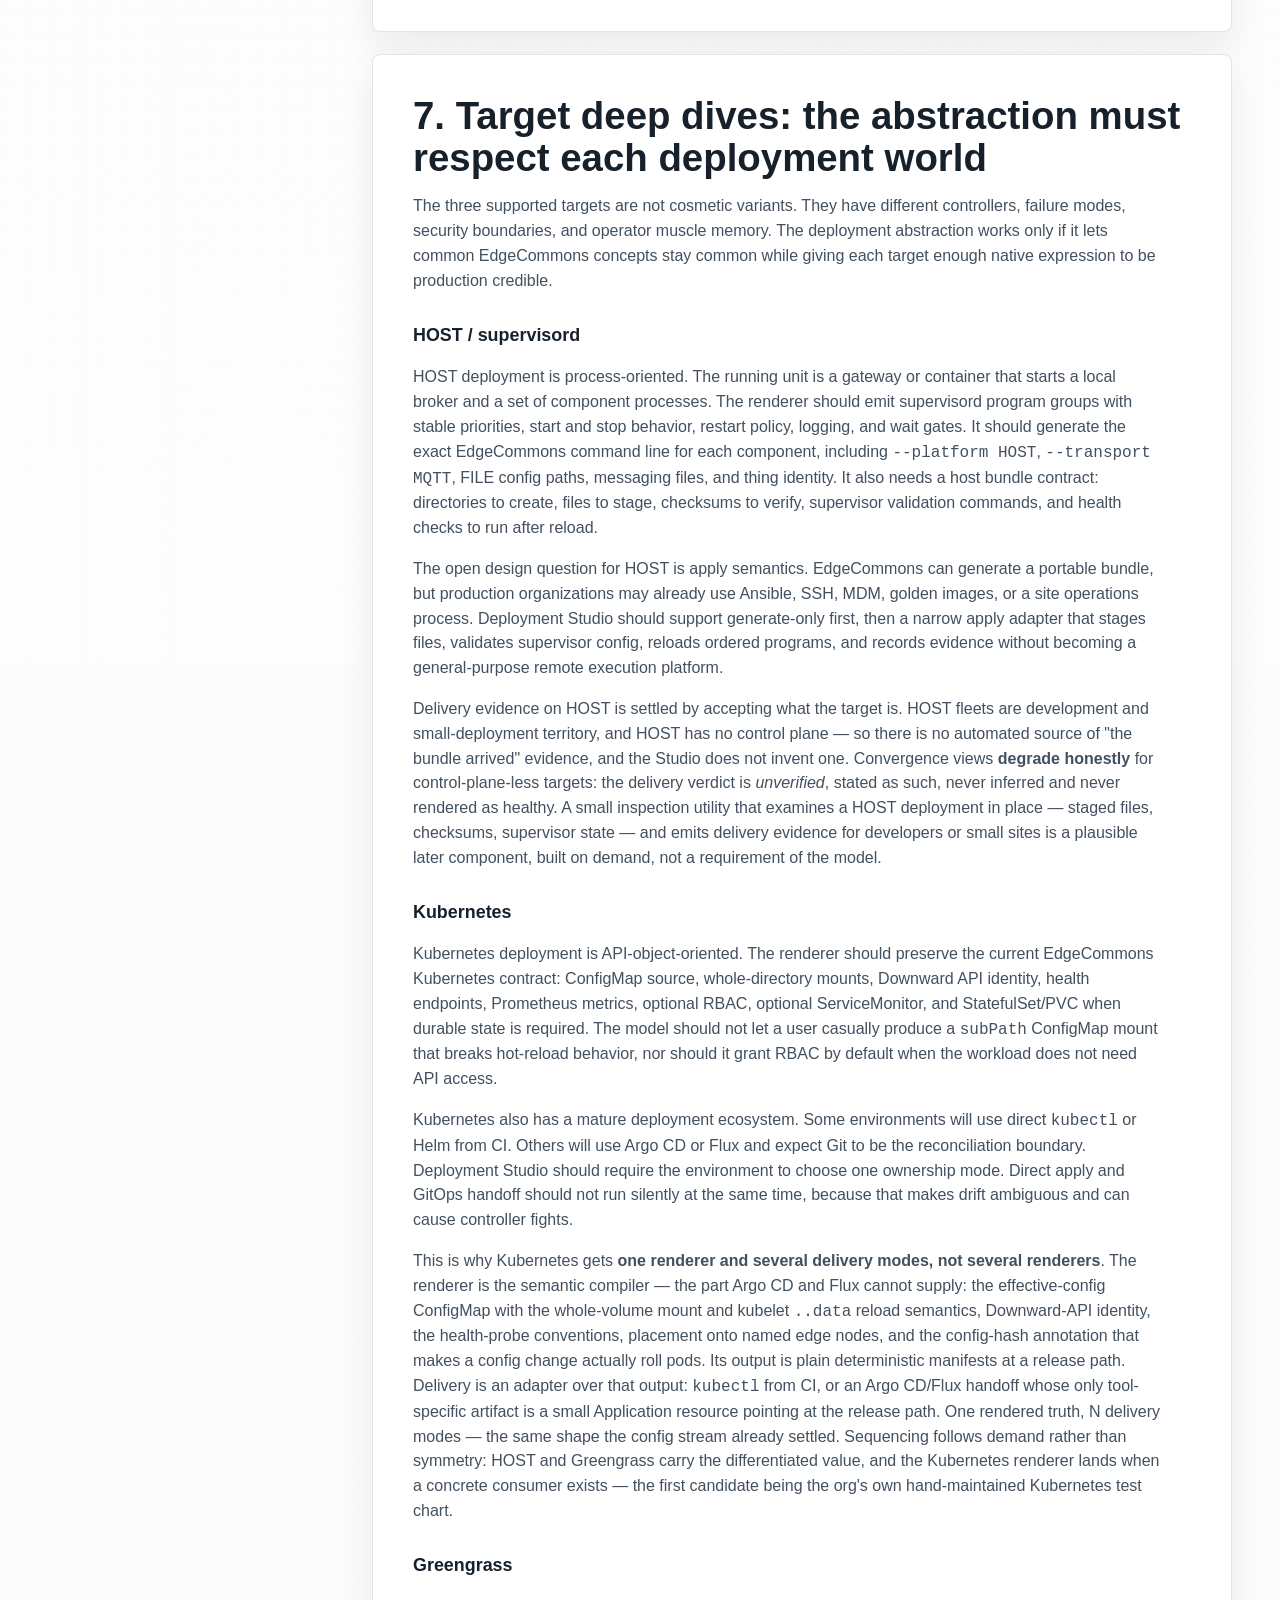
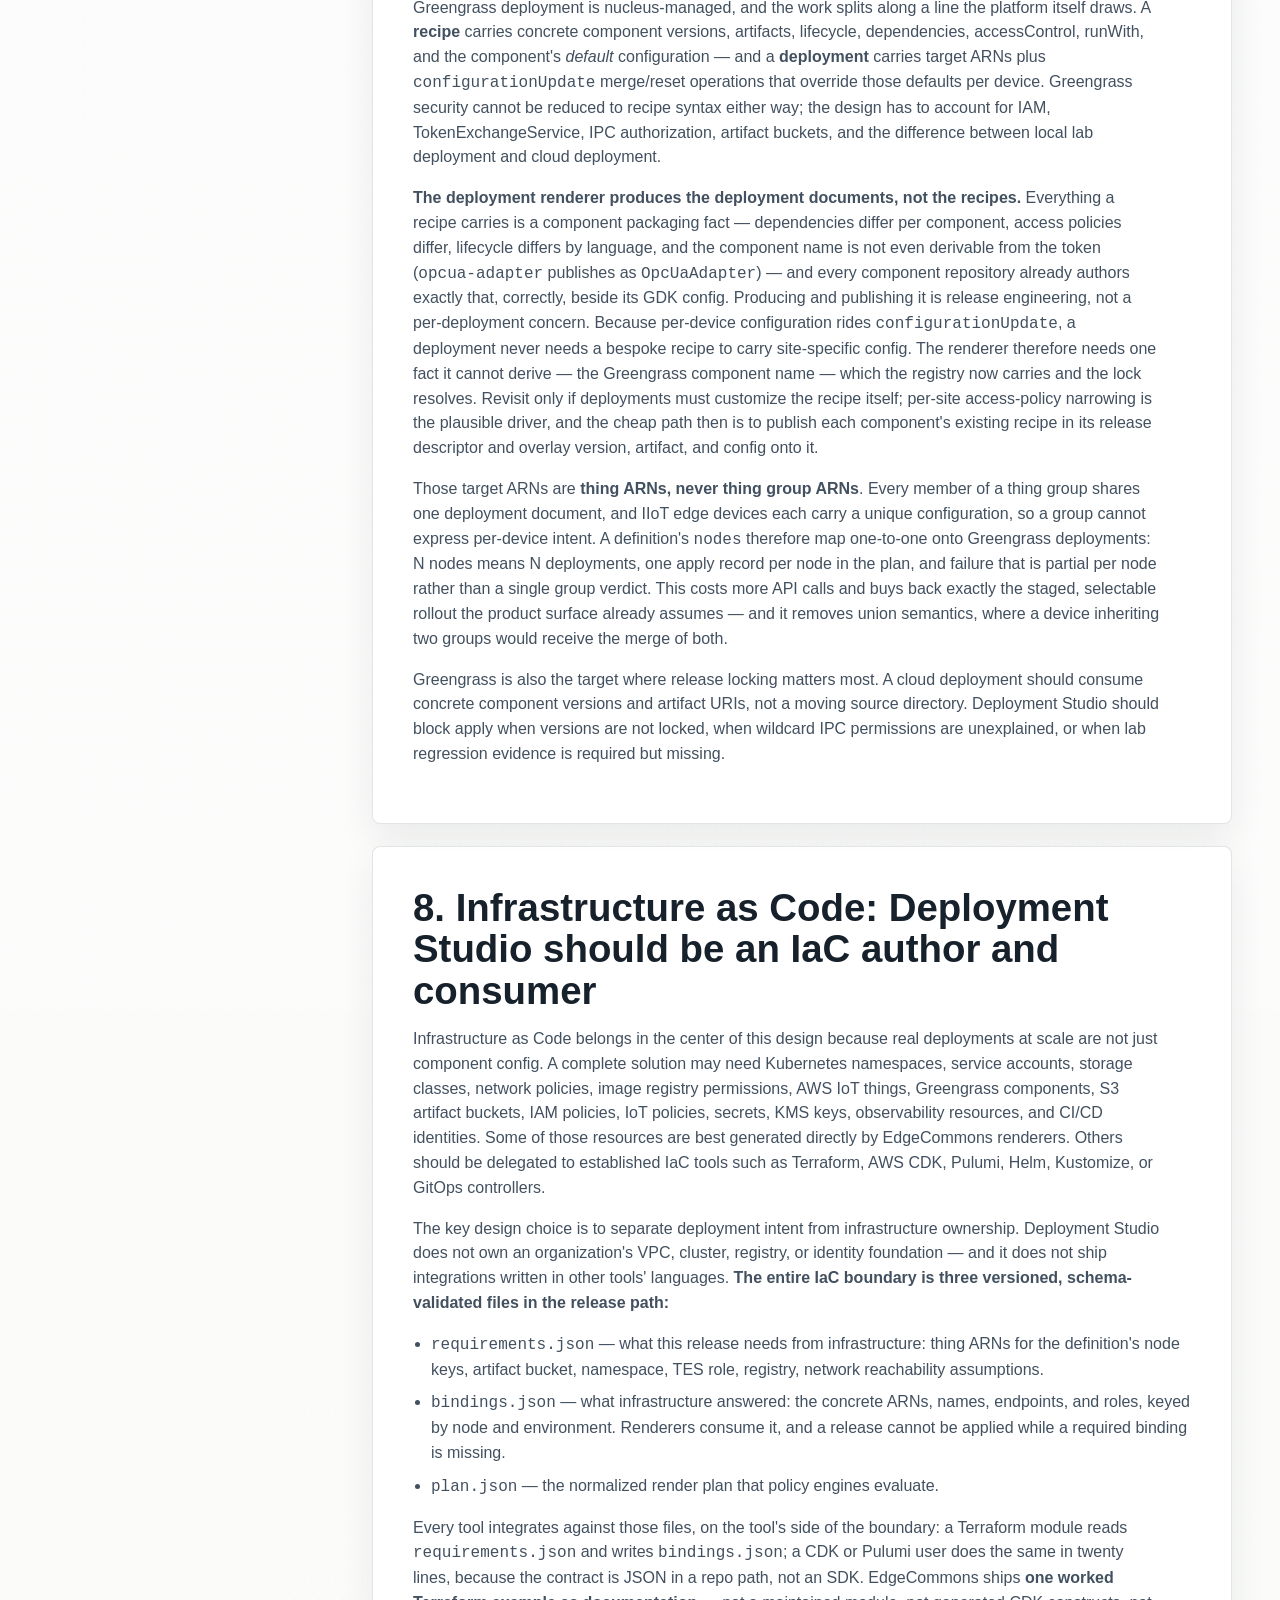
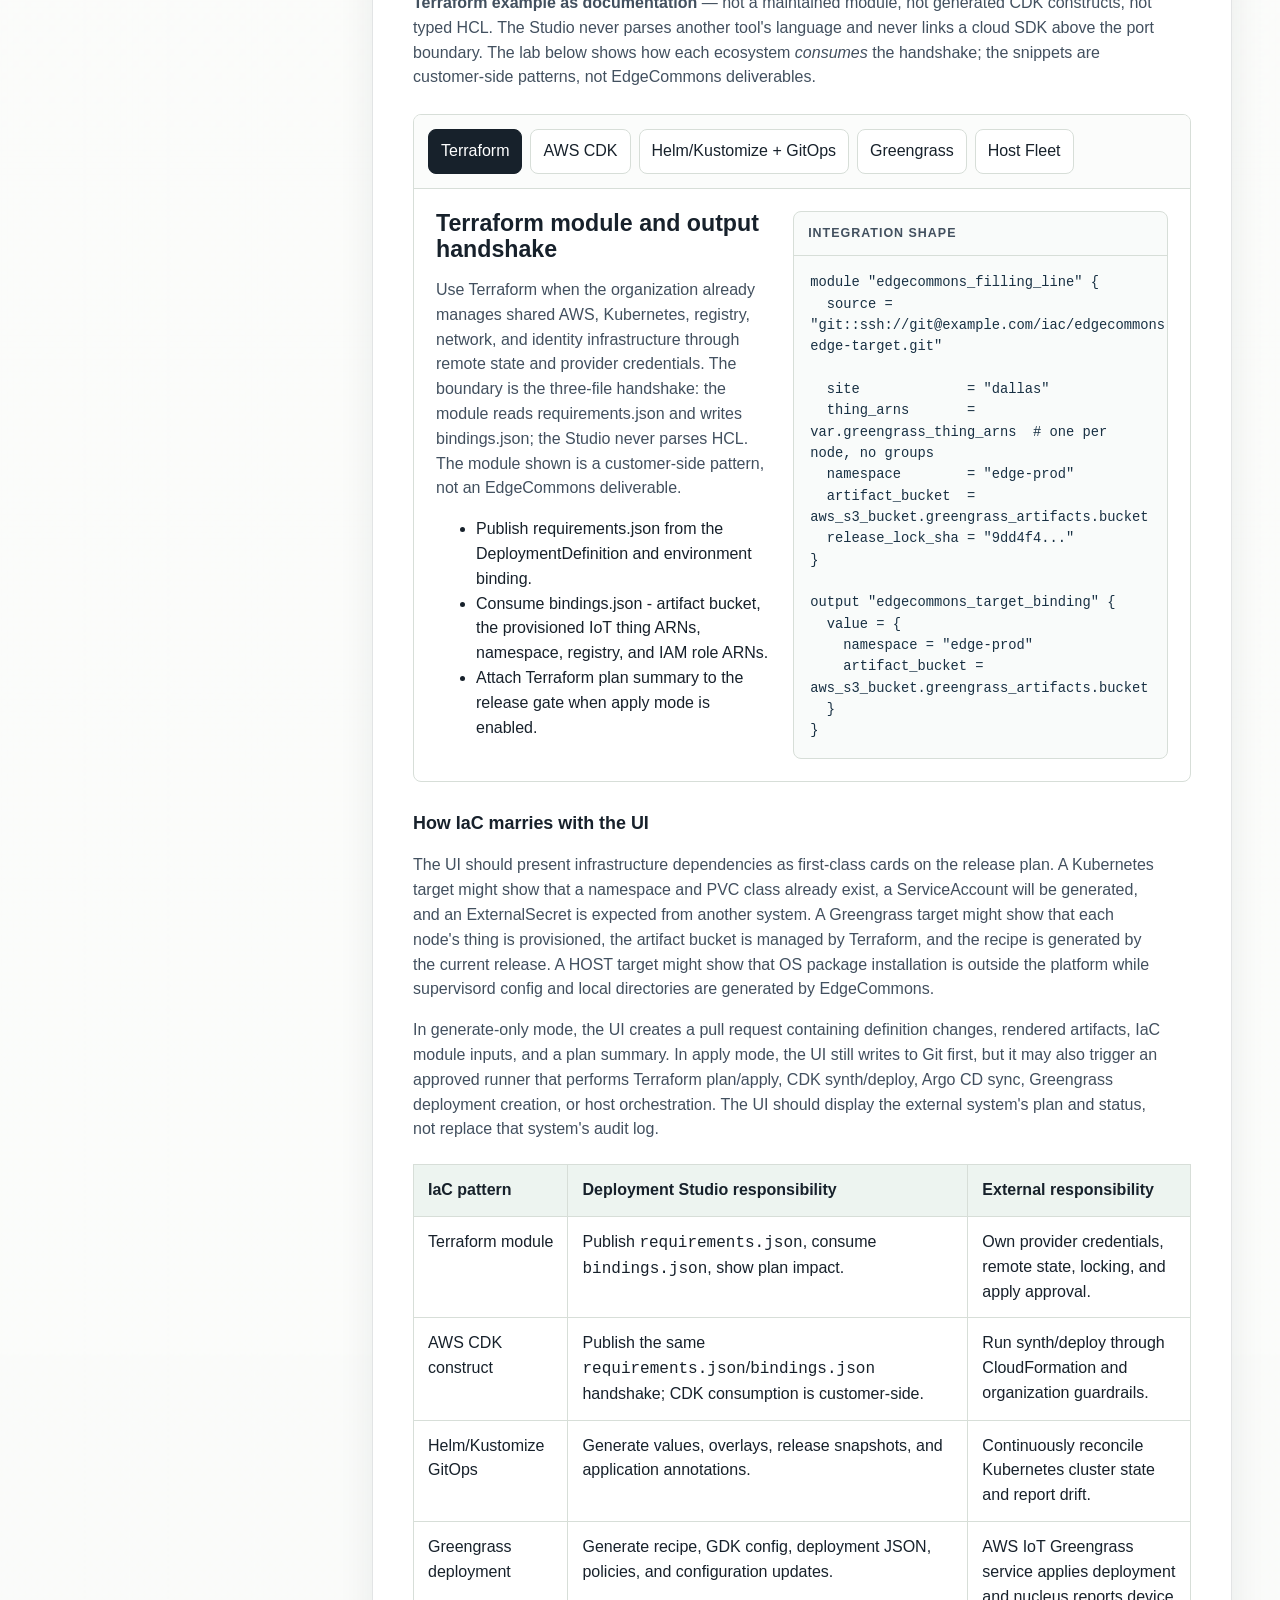
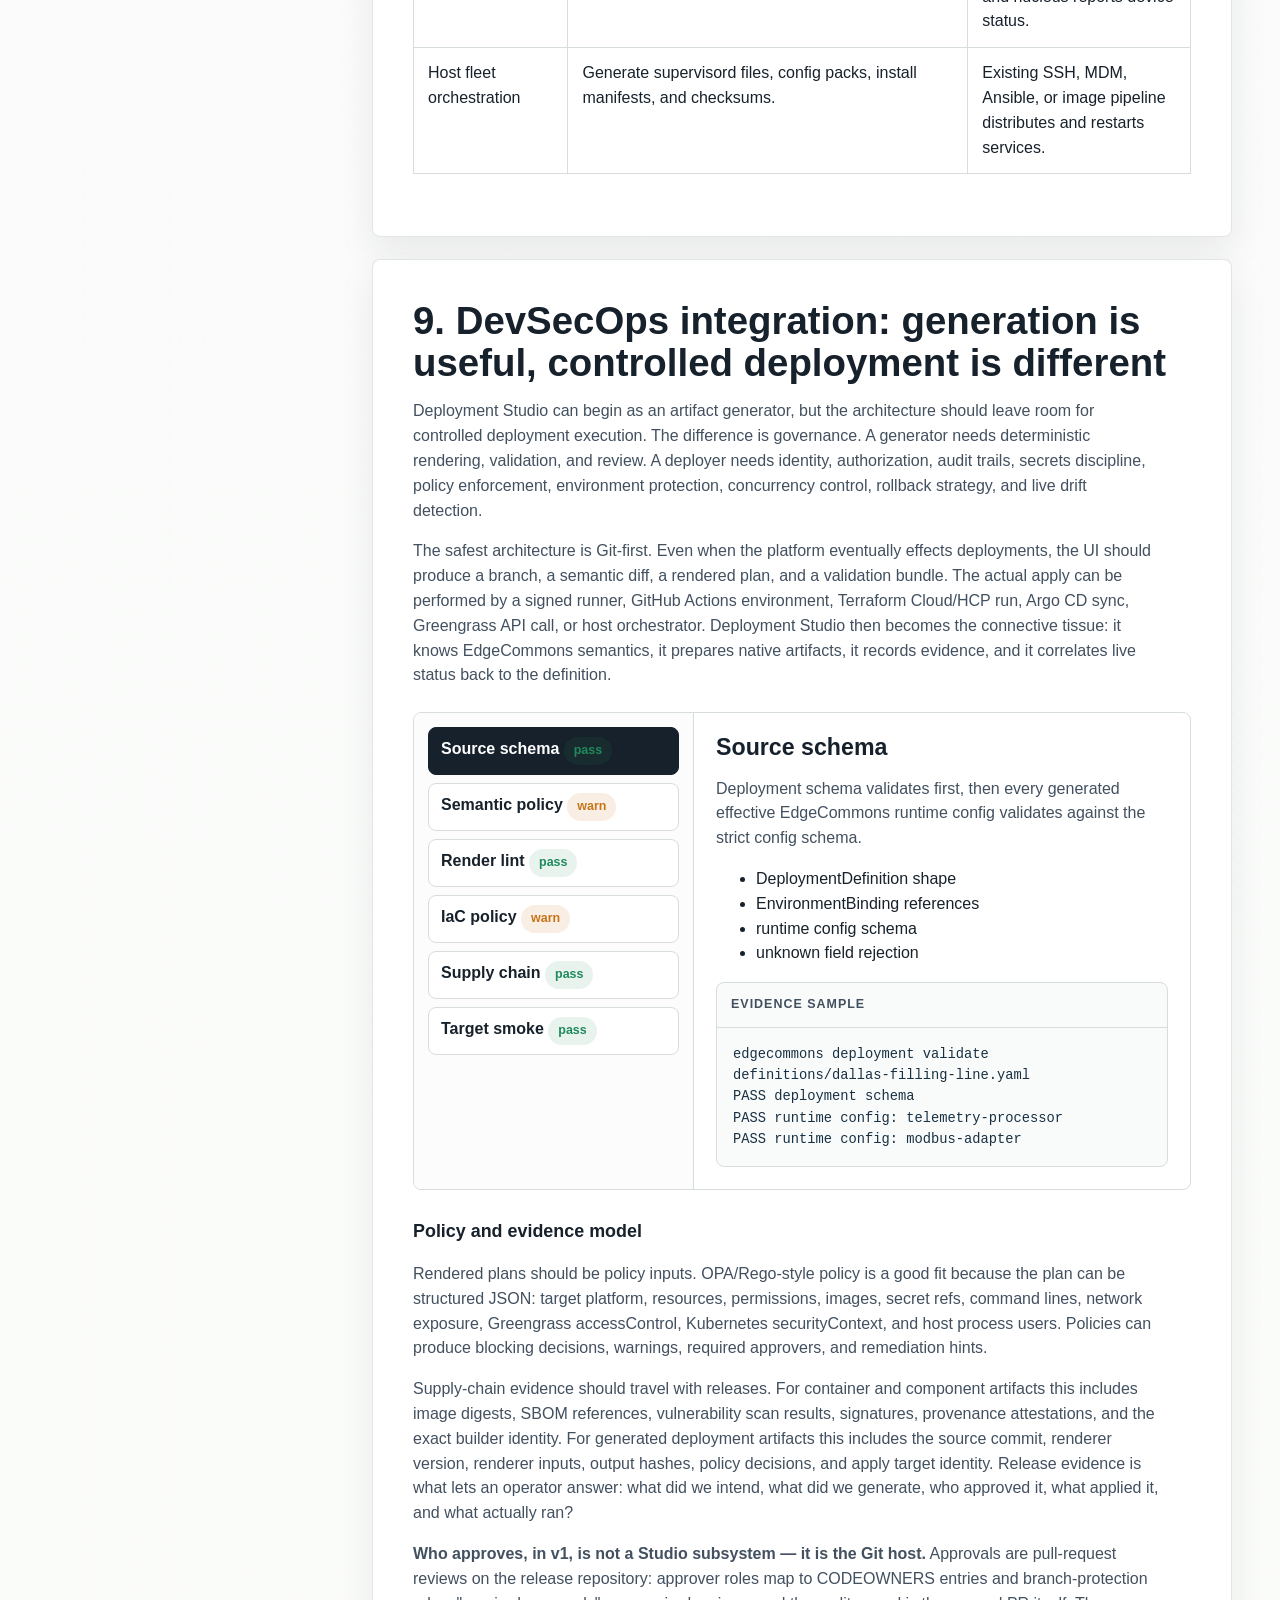
==== commit 13cf2463: "Propagate the recipe-ownership decision (REVIEW #15) and record the GG renderer The deployment rende" ====
--- a/design/index.html
+++ b/design/index.html
@@ -571,12 +571,27 @@
               </p>
               <h4>Greengrass</h4>
               <p>
-                Greengrass deployment is nucleus-managed. The renderer must emit recipes with concrete component
-                versions, artifacts, lifecycle, dependencies, component configuration, accessControl, and runWith
-                settings. It must also produce deployment JSON with target ARNs and configurationUpdate merge/reset
-                operations. Greengrass security cannot be reduced to recipe syntax; the design has to account for IAM,
-                TokenExchangeService, IPC authorization, artifact buckets, and the difference between local lab
-                deployment and cloud deployment.
+                Greengrass deployment is nucleus-managed, and the work splits along a line the platform itself
+                draws. A <b>recipe</b> carries concrete component versions, artifacts, lifecycle, dependencies,
+                accessControl, runWith, and the component's <em>default</em> configuration &mdash; and a
+                <b>deployment</b> carries target ARNs plus <code>configurationUpdate</code> merge/reset operations
+                that override those defaults per device. Greengrass security cannot be reduced to recipe syntax
+                either way; the design has to account for IAM, TokenExchangeService, IPC authorization, artifact
+                buckets, and the difference between local lab deployment and cloud deployment.
+              </p>
+              <p>
+                <b>The deployment renderer produces the deployment documents, not the recipes.</b> Everything a
+                recipe carries is a component packaging fact &mdash; dependencies differ per component, access
+                policies differ, lifecycle differs by language, and the component name is not even derivable from
+                the token (<code>opcua-adapter</code> publishes as <code>OpcUaAdapter</code>) &mdash; and every
+                component repository already authors exactly that, correctly, beside its GDK config. Producing and
+                publishing it is release engineering, not a per-deployment concern. Because per-device
+                configuration rides <code>configurationUpdate</code>, a deployment never needs a bespoke recipe to
+                carry site-specific config. The renderer therefore needs one fact it cannot derive &mdash; the
+                Greengrass component name &mdash; which the registry now carries and the lock resolves. Revisit
+                only if deployments must customize the recipe itself; per-site access-policy narrowing is the
+                plausible driver, and the cheap path then is to publish each component's existing recipe in its
+                release descriptor and overlay version, artifact, and config onto it.
               </p>
               <p>
                 Those target ARNs are <b>thing ARNs, never thing group ARNs</b>. Every member of a thing group shares one
@@ -1352,7 +1367,7 @@
               <ol class="roadmap-list">
                 <li><b>Kernel and CLI:</b> the deployment model, the Rust kernel crate, and the HOST renderer, emitting native artifacts plus the normalized plan. New code, no migration risk, no server. Acceptance: regenerate an existing hand-maintained site and diff against the files a human wrote.</li>
                 <li><b>Evidence:</b> artifact hashes, validation bundles, and release manifests tied to Git commits, produced in CI. Still no service.</li>
-                <li><b>Greengrass renderer and CLI port:</b> recipes, GDK config, deployment JSON, and the release-lock governance showcase against a real Greengrass device. Port the six existing CLI commands onto the Rust binary and retire the Python CLI, with the existing test suite as the oracle.</li>
+                <li><b>Greengrass renderer:</b> per-thing deployment documents &mdash; one per node, targeting a thing ARN, carrying pinned component versions and each component's effective config as a <code>configurationUpdate</code> merge &mdash; plus the release-lock governance showcase against a real Greengrass device. Recipes and GDK packaging stay with component release engineering, where every component already authors them. (The CLI port this slice once described is done: the kernel lives behind the <code>edgecommons deployment</code> verbs.)</li>
                 <li><b>Storage and Kubernetes:</b> Git-backed definition repositories, and either rendering catalogs into the existing file/ConfigMap sources from CI or a ConfigComponent <code>GitCatalogSource</code> that reads pinned refs safely. The Kubernetes renderer in this slice is demand-gated: it lands when its first concrete consumer exists, the leading candidate being the org's own hand-maintained Kubernetes test chart.</li>
                 <li><b>UI:</b> the Studio service from chapter 12 — <code>axum</code> plus the embedded Carbon SPA — beginning as a read-only pair of screens (config layers and render review) over Git, with identity delegated to the Git host.</li>
                 <li><b>Execution and convergence:</b> connect CI/CD, Terraform/CDK/Pulumi, Argo CD or Flux, Greengrass APIs, and host orchestrators behind explicit protected modes, then close the loop with drift, rollback, and the edge-console snapshot feed.</li>
@@ -1591,6 +1606,10 @@
             <article>
               <b>ReleaseLock shape &mdash; decided: two-stream</b>
               <p>Config releases and artifact releases are independently versioned and independently reconciled, each with its own drift signal and rollback target. The ReleaseLock is a correlation and evidence envelope over both, not an atomic apply unit: it records what was in effect together without forcing the two to move together. A config change therefore ships without reshipping the artifact, and the reverse. Fusing them was rejected as the Greengrass coupling RM-002 explicitly refuses.</p>
+            </article>
+            <article>
+              <b>Recipes &mdash; decided: owned by component release, not the deployment renderer</b>
+              <p>A recipe carries dependencies, access policies, lifecycle, platform, and default configuration &mdash; component packaging facts every repository already authors beside its GDK config, and none of them deployment intent. The deployment renderer emits per-thing deployment documents and takes per-device configuration through <code>configurationUpdate</code>, which is the split Greengrass itself makes: the recipe holds defaults, the deployment overrides them. The one fact the renderer cannot derive is the Greengrass component name &mdash; <code>opcua-adapter</code> publishes as <code>OpcUaAdapter</code> &mdash; so the registry carries it and the lock resolves it, and the renderer names both sources in an error rather than guessing. This replaces the earlier framing in which the renderer emitted recipes.</p>
             </article>
             <article>
               <b>Greengrass target granularity &mdash; decided: per-thing only</b>
